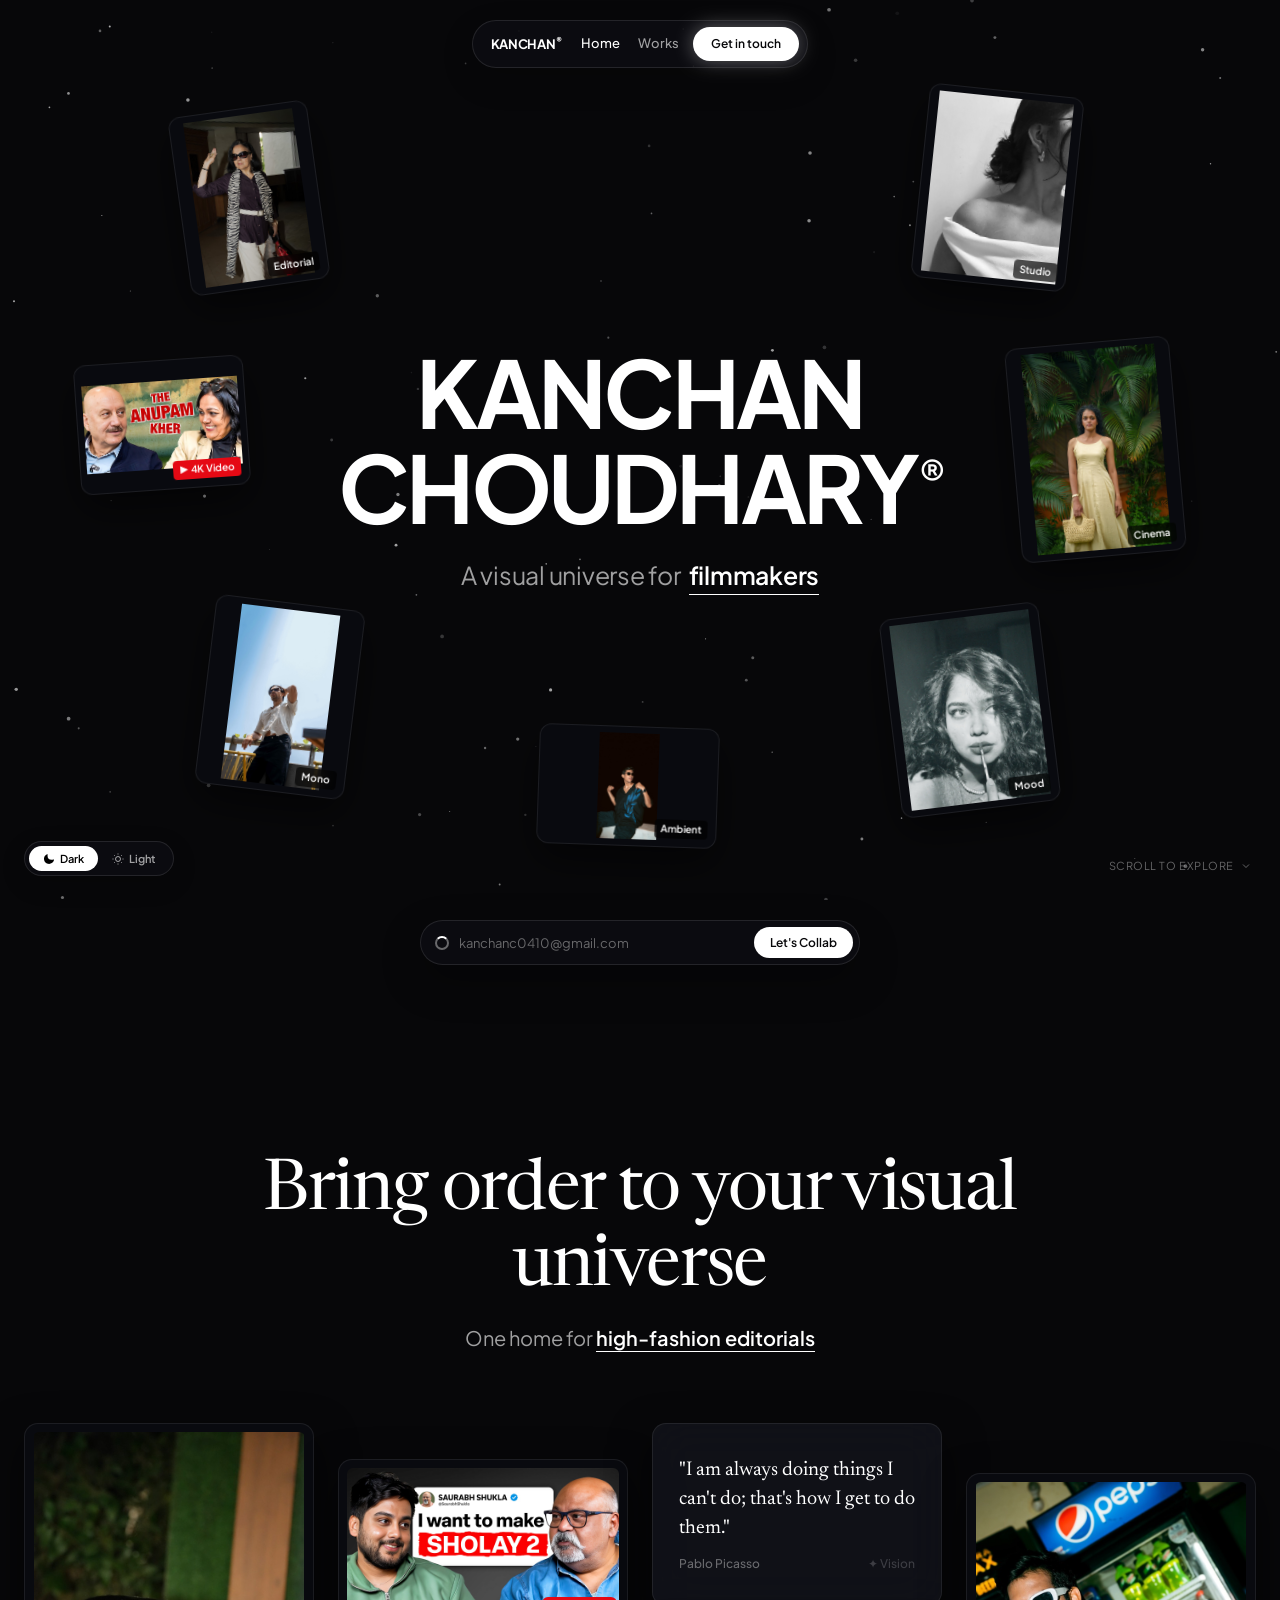
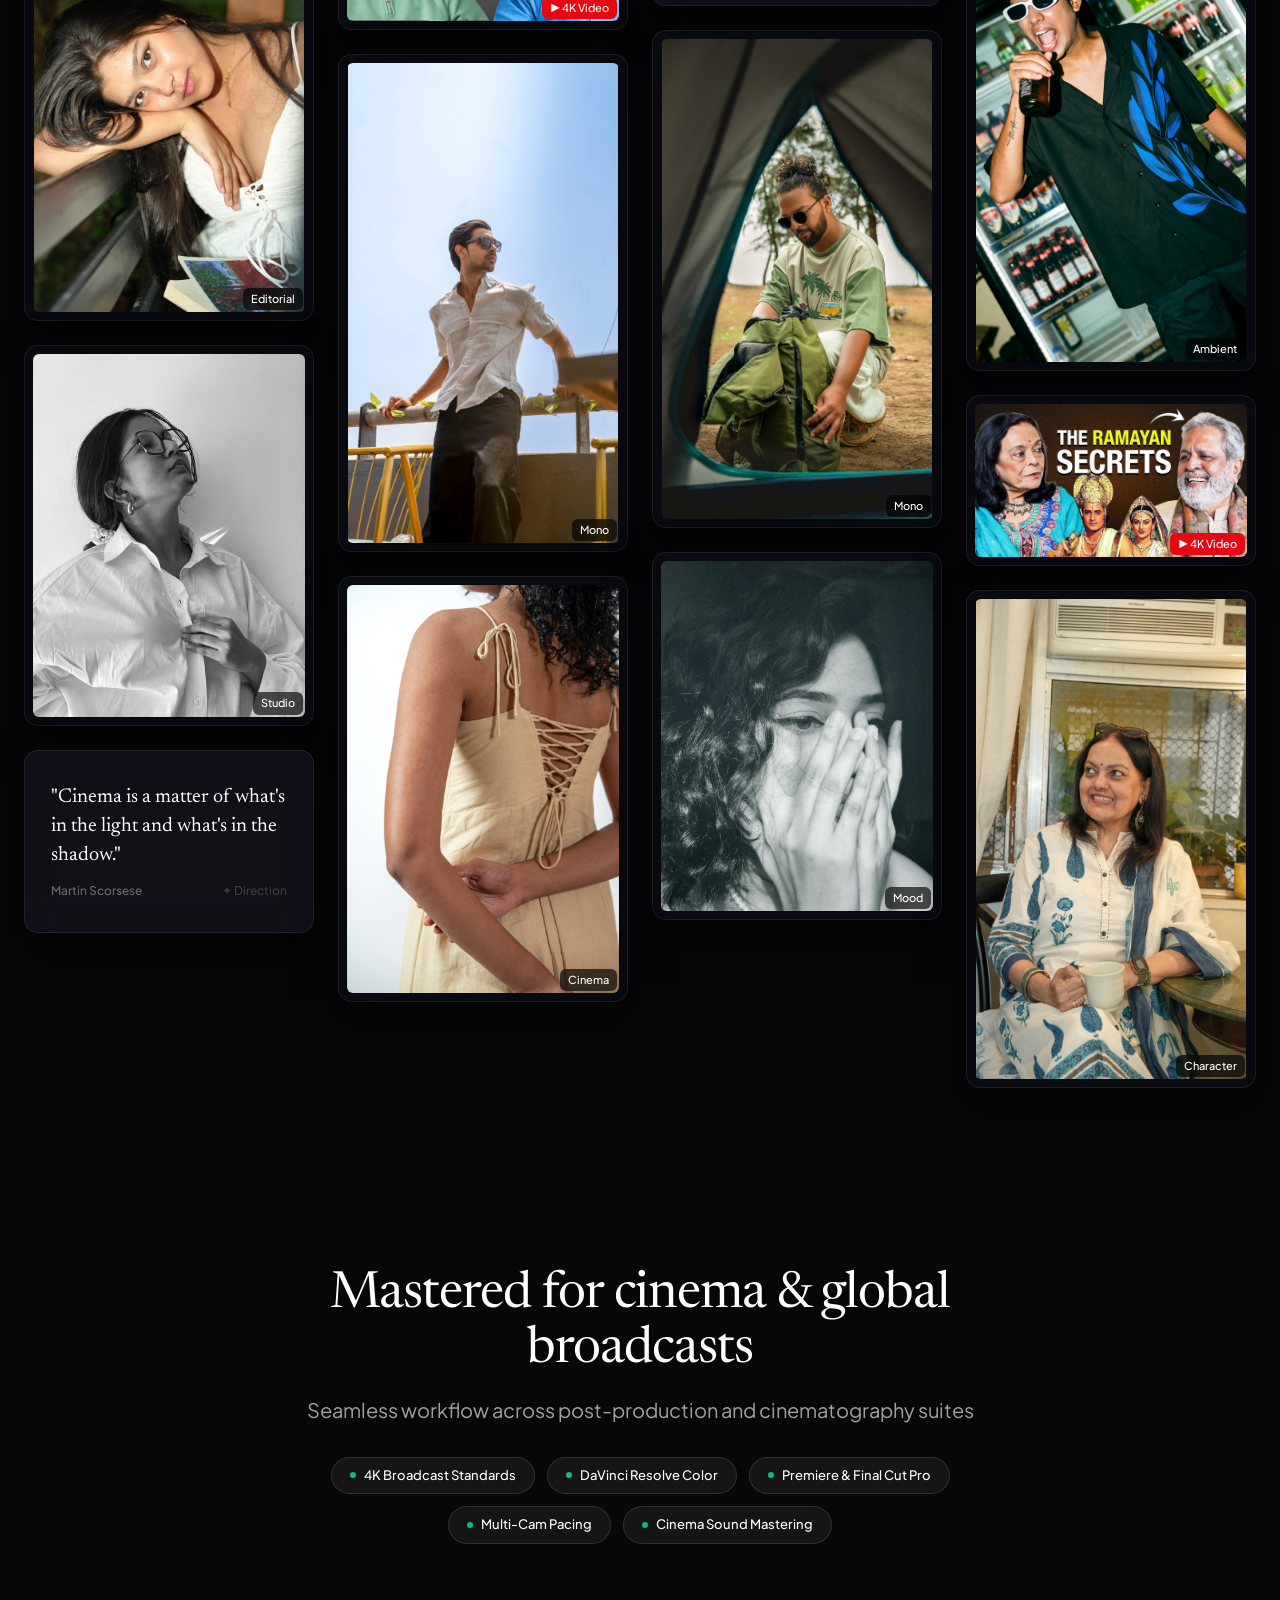
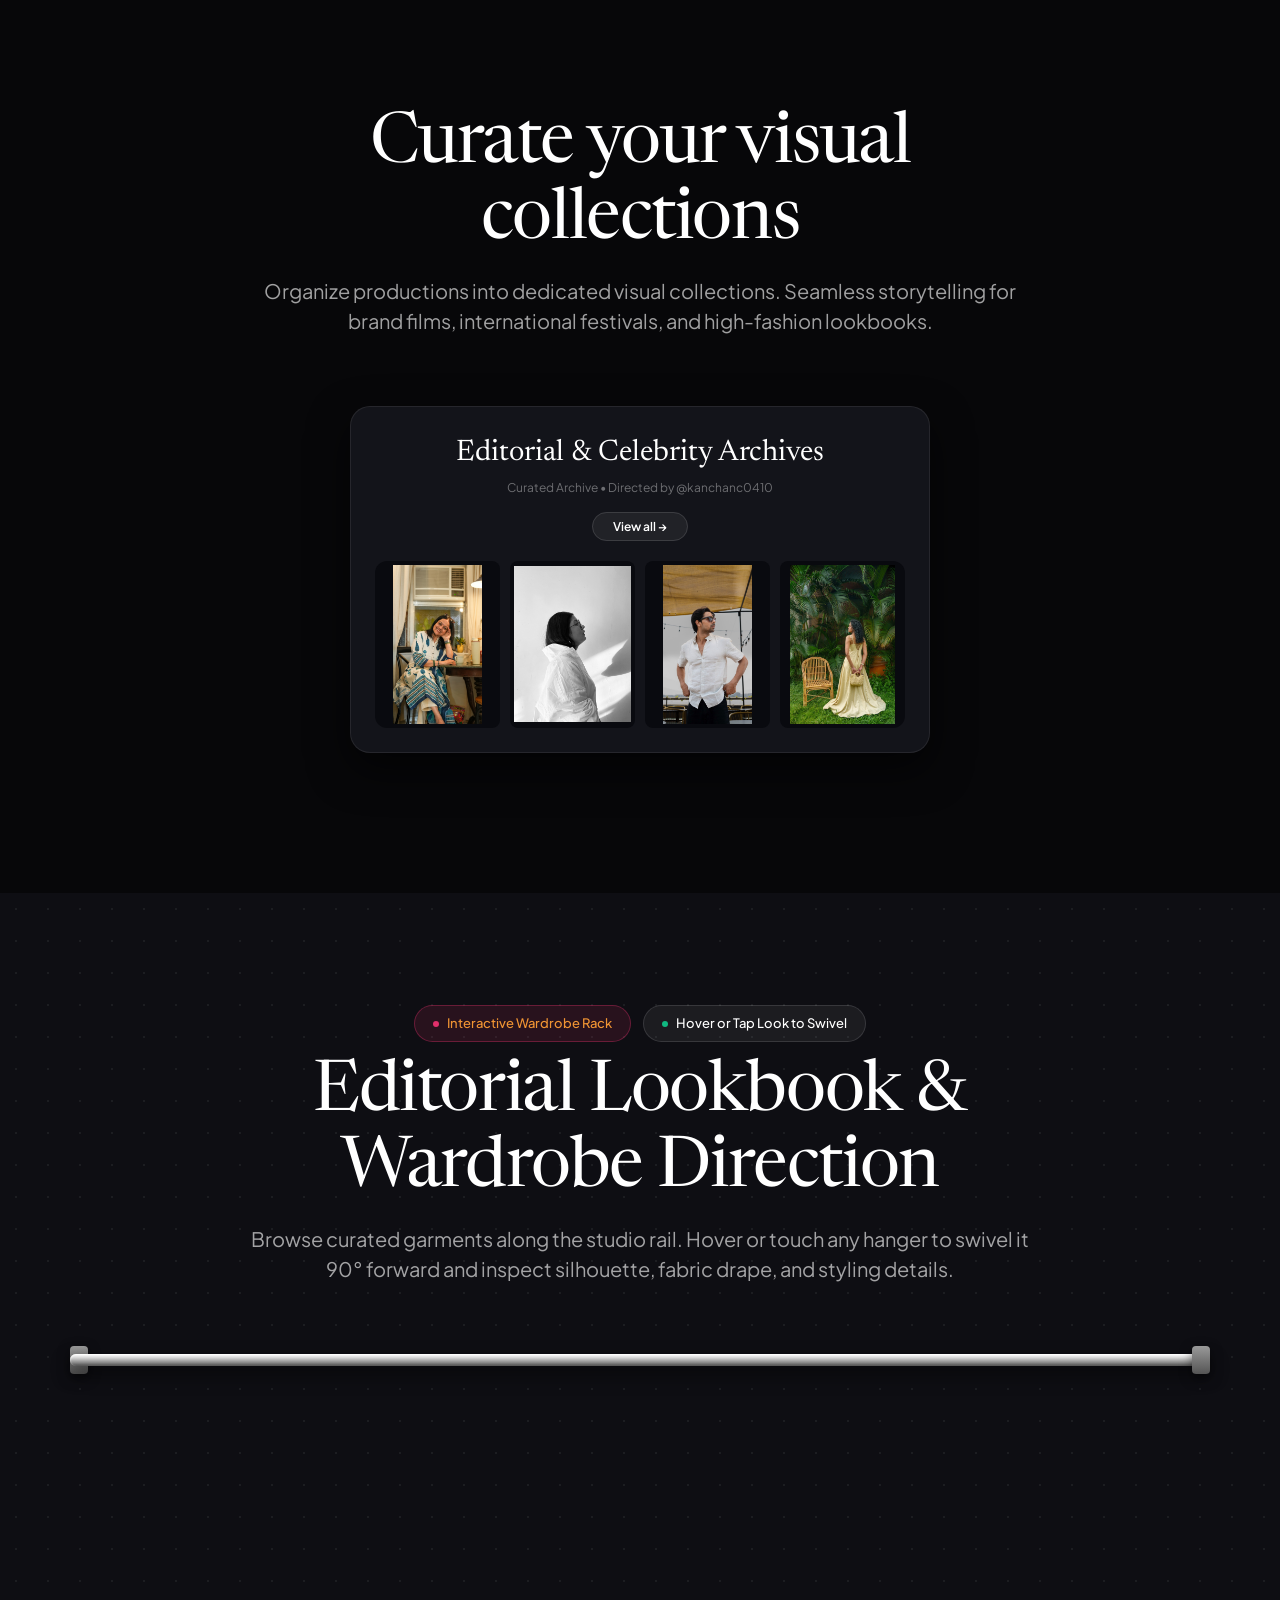
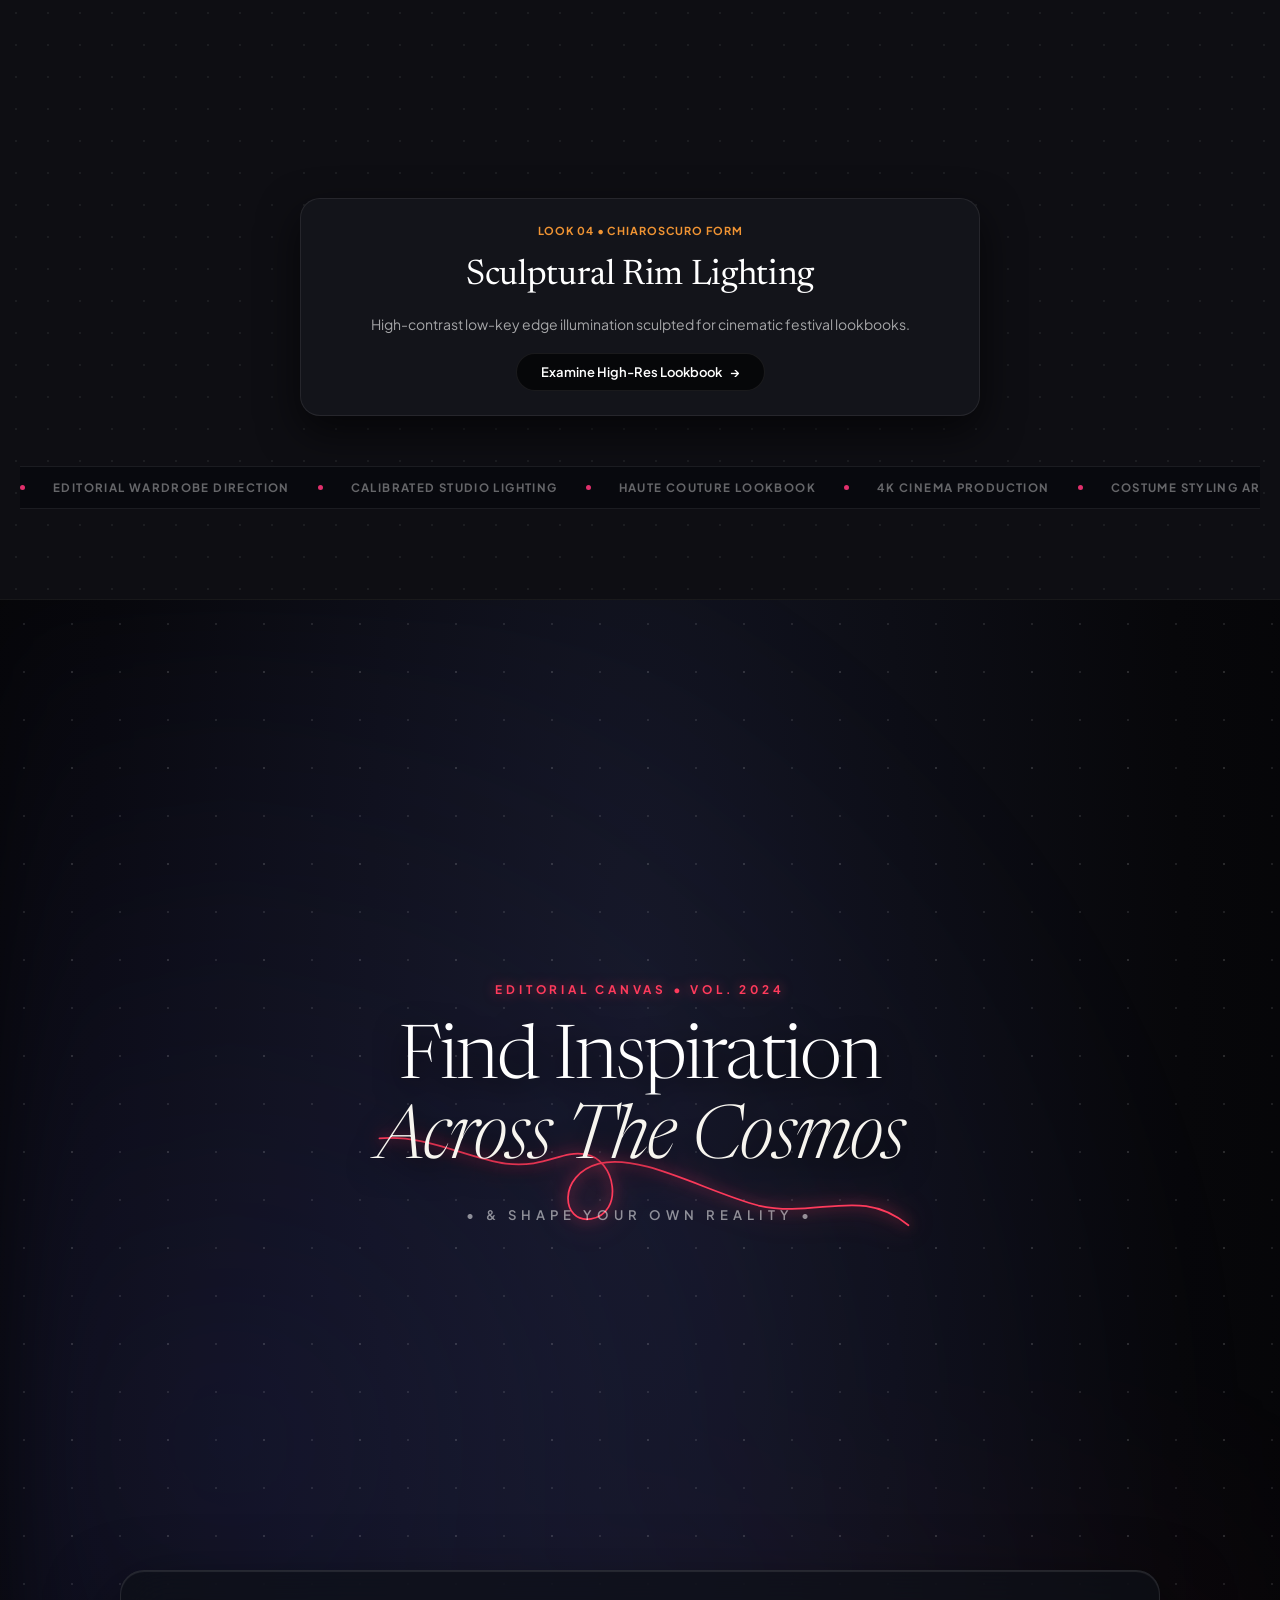
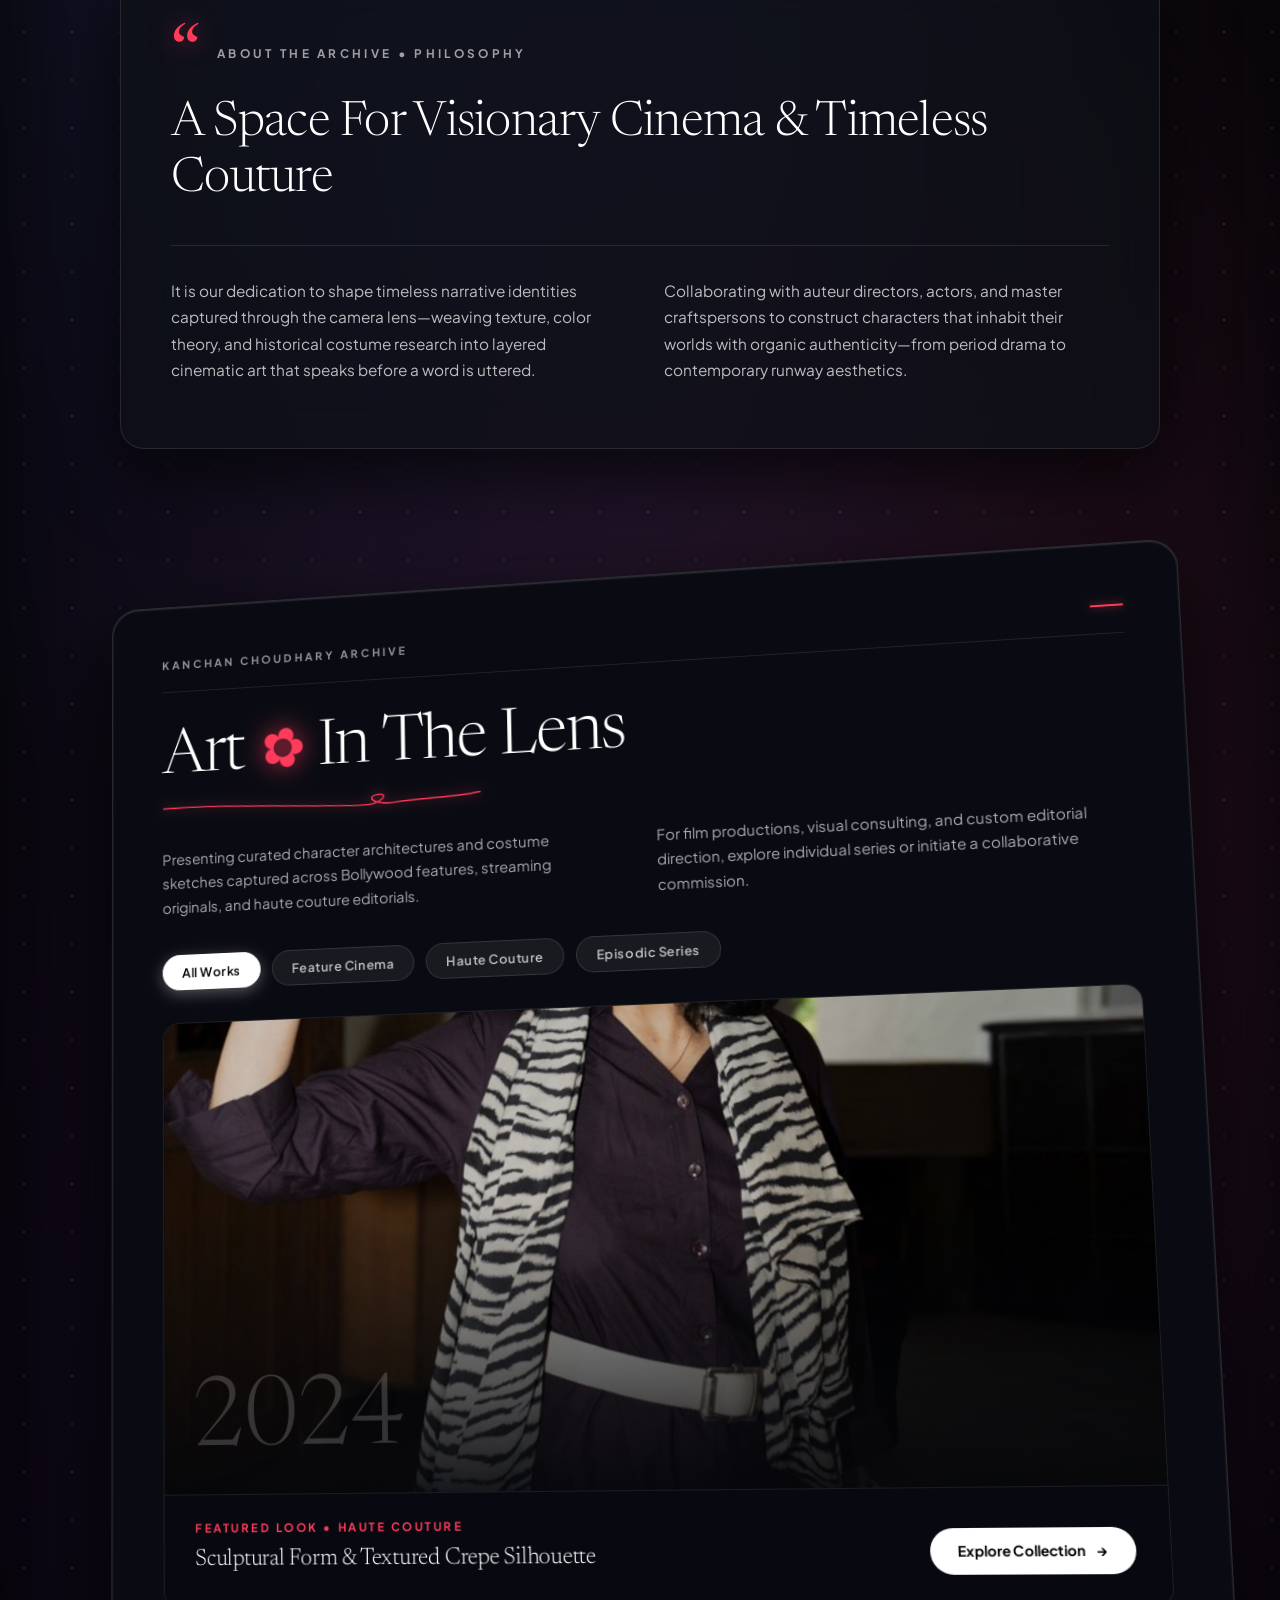
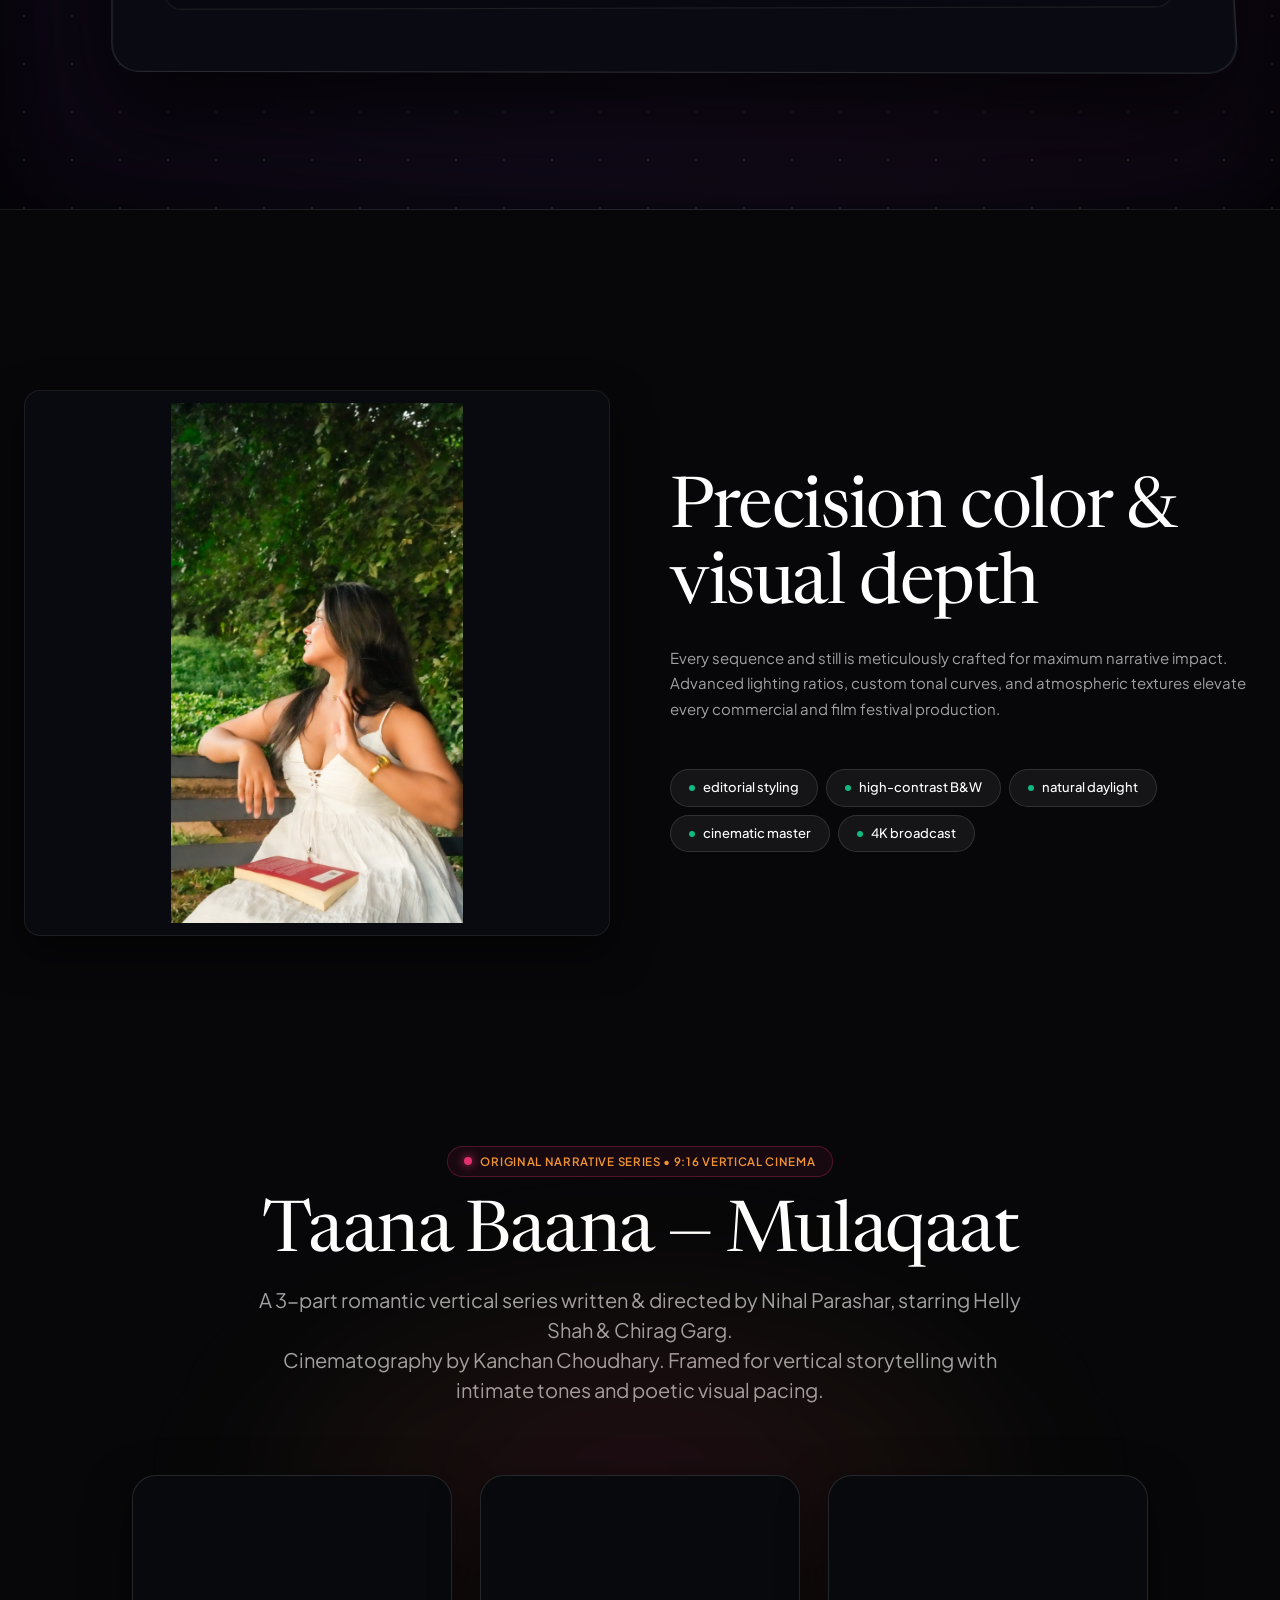
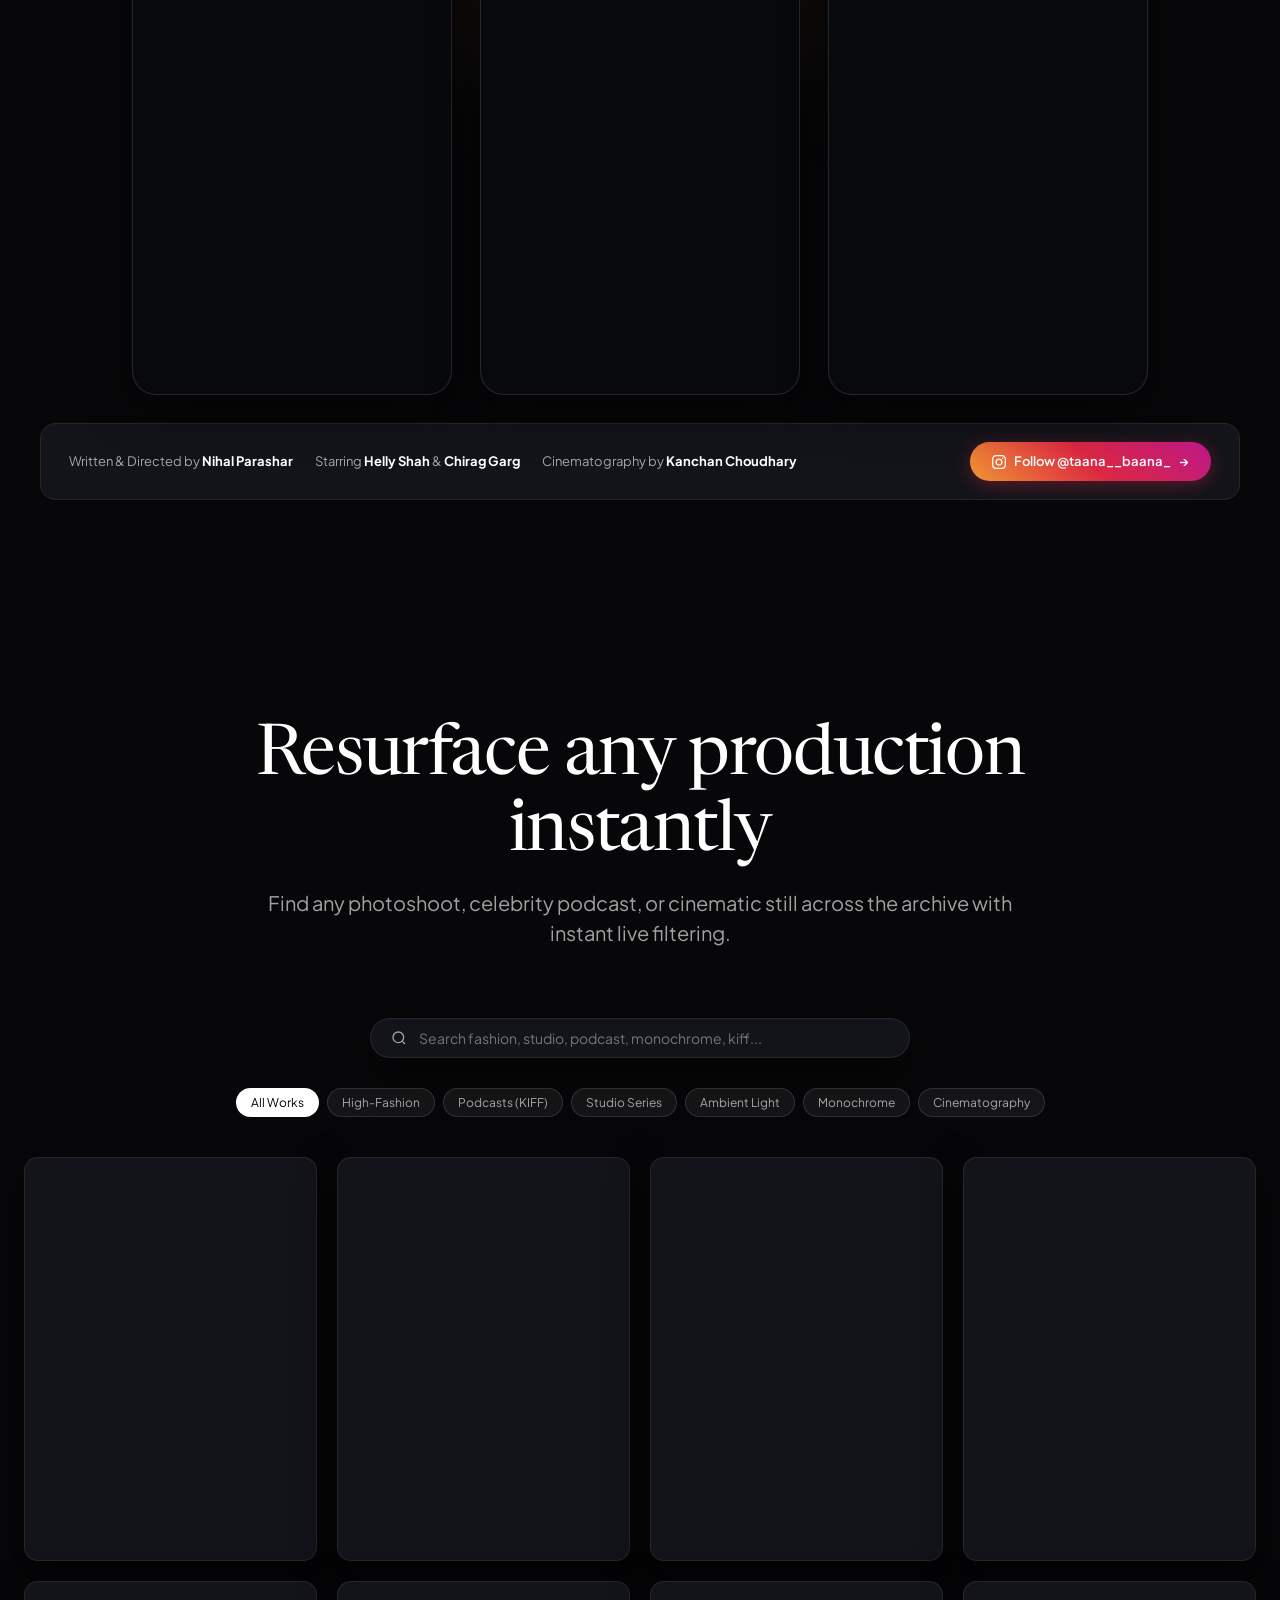
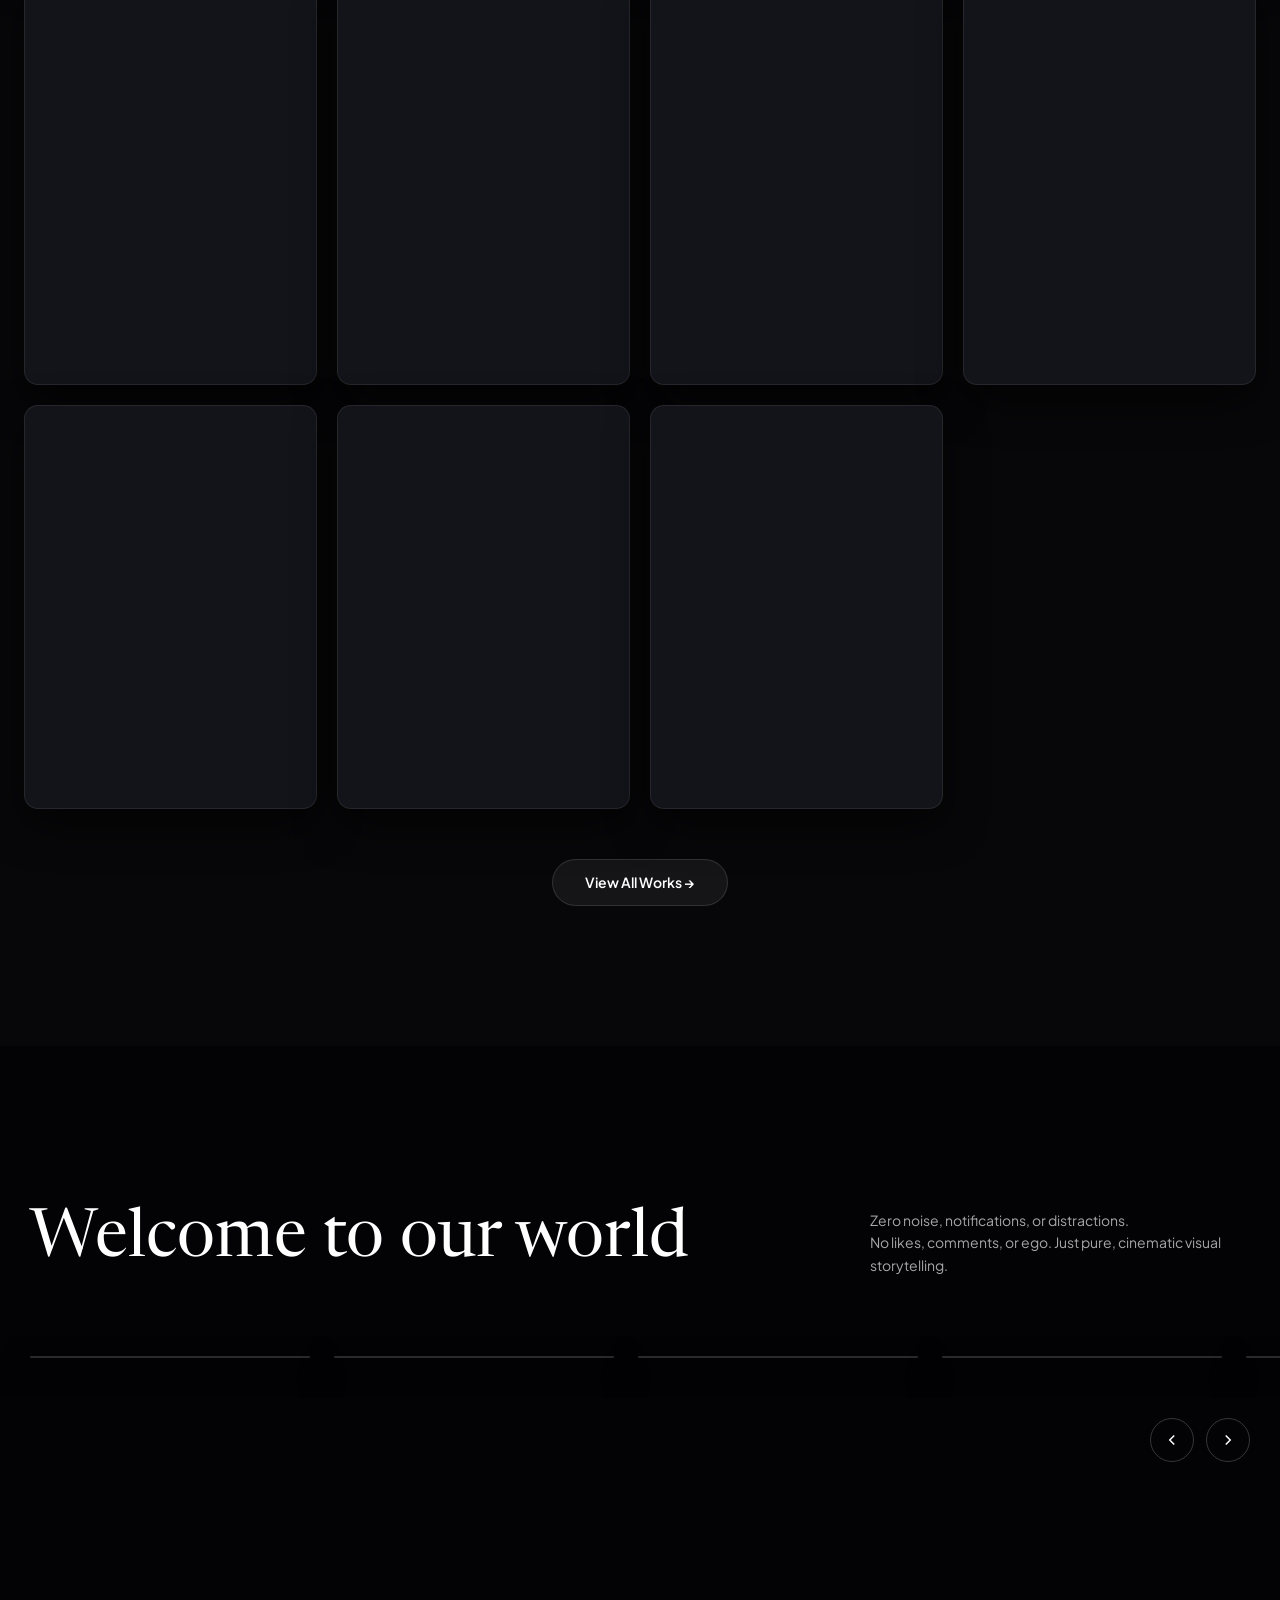
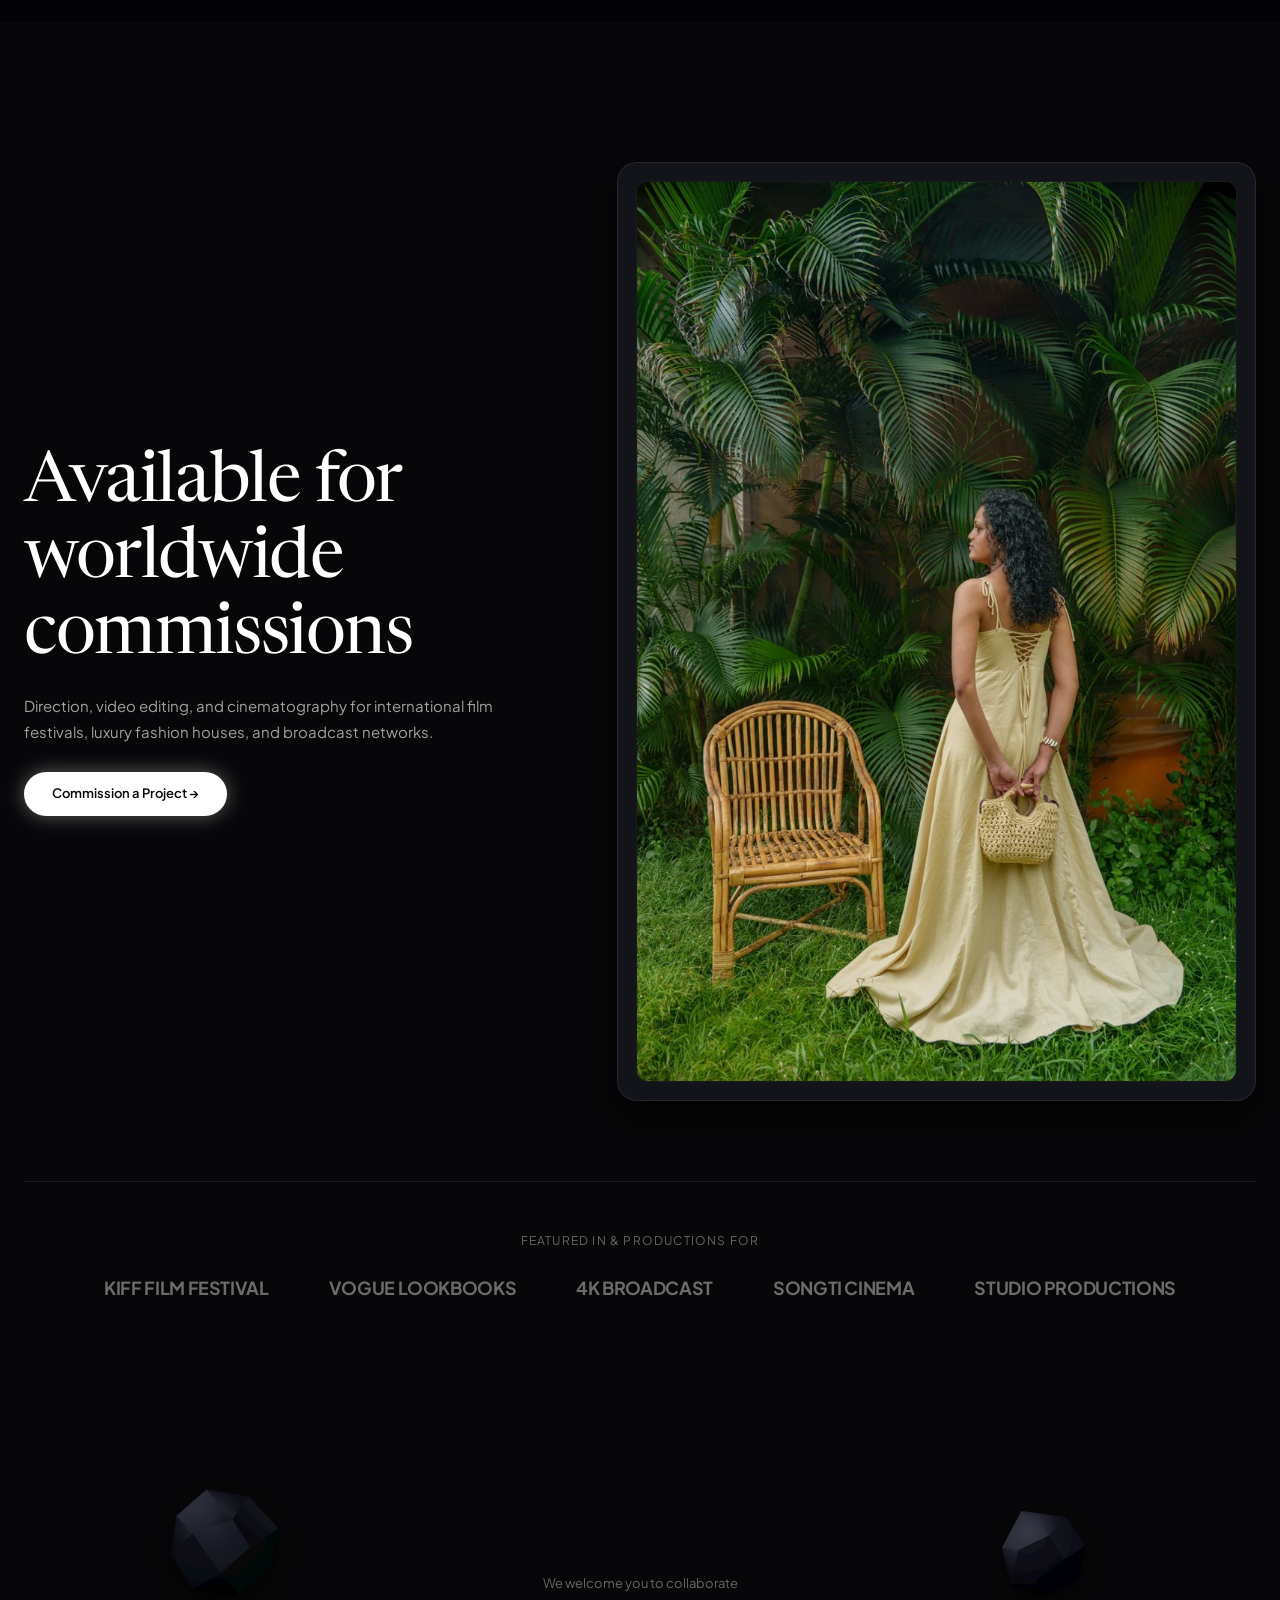
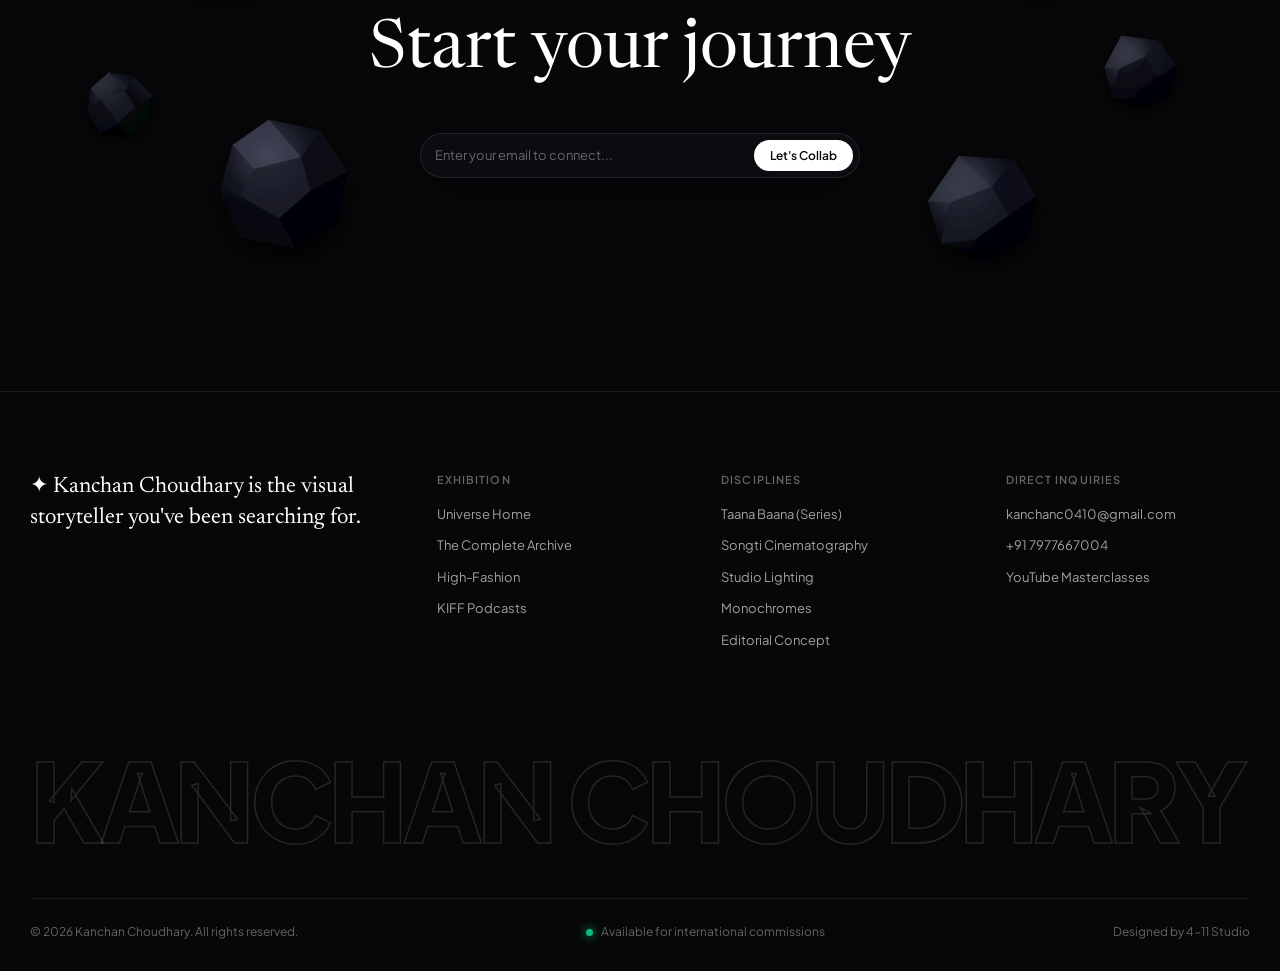
==== index.html @ fb9f8746 "Add Art In The Lens editorial showcase with floating canvas, ribbon thread, and 3D lookbook plate in" ====
<!DOCTYPE html>
<html lang="en">
<head>
  <meta charset="utf-8"/>
  <title>Kanchan Choudhary® — Creative Universe &amp; Visual Works Archive</title>
  <meta name="viewport" content="width=device-width, initial-scale=1, maximum-scale=1, viewport-fit=cover"/>
  <meta content="Kanchan Choudhary — Video Editor, Cinematographer &amp; Visual Storyteller. A creative universe for directors, fashion houses, and filmmakers. Curated photographs and 4K celebrity masterclasses." name="description"/>
  <meta content="Kanchan Choudhary® — Creative Universe" property="og:title"/>
  <meta content="Kanchan Choudhary — Video Editor, Cinematographer &amp; Visual Storyteller. A creative universe for directors, fashion houses, and filmmakers." property="og:description"/>
  <meta content="assets/slide_10_1.jpg" property="og:image"/>

  <!-- Google Fonts: Plus Jakarta Sans & Newsreader / Instrument Serif -->
  <link rel="preconnect" href="https://fonts.googleapis.com">
  <link rel="preconnect" href="https://fonts.gstatic.com" crossorigin>
  <link href="https://fonts.googleapis.com/css2?family=Newsreader:ital,opsz,wght@0,6..72,300;0,6..72,400;0,6..72,500;1,6..72,300;1,6..72,400&family=Plus+Jakarta+Sans:wght@300;400;500;600;700;800&display=swap" rel="stylesheet">

  <!-- Cosmos Stylesheet -->
  <link rel="stylesheet" href="css/cosmos.css">
</head>
<body>

  <!-- =========================================================================
       1. COSMOS PRELOADER (Exact to 00:00 in video)
       ========================================================================= -->
  <div id="cosmos-loader">
    <div class="loader-logo">KANCHAN CHOUDHARY<span style="font-size:0.5em; vertical-align:super;">®</span></div>
    <div class="loader-counter" id="loader-counter">0%</div>
  </div>


  <!-- =========================================================================
       FLOATING TOP NAVIGATION PILL
       ========================================================================= -->
  <div class="cosmos-nav-wrapper">
    <nav class="cosmos-nav">
      <a href="index.html" class="nav-brand">KANCHAN<span style="font-size:0.7em; vertical-align:super;">®</span></a>
      <div class="nav-links">
        <a href="index.html" class="nav-link active">Home</a>
        <a href="work.html" class="nav-link">Works</a>
      </div>
      <a href="mailto:kanchanc0410@gmail.com" class="nav-cta-btn">Get in touch</a>
    </nav>
  </div>


  <!-- =========================================================================
       BOTTOM FLOATING CONTROLS: Dark | Light Switch & Scroll Indicator
       ========================================================================= -->
  <div class="bottom-controls-left">
    <div class="theme-pill-switch">
      <button type="button" class="theme-btn active" id="theme-btn-dark" aria-label="Dark Mode">
        <svg viewBox="0 0 24 24" fill="currentColor"><path d="M21.64 13a1 1 0 0 0-1.05-.14 8.05 8.05 0 0 1-3.37.73A8.15 8.15 0 0 1 9.08 5.49a8.59 8.59 0 0 1 .25-2A1 1 0 0 0 8 2.36a10.14 10.14 0 1 0 14 11.69 1 1 0 0 0-.36-1.05z"/></svg>
        Dark
      </button>
      <button type="button" class="theme-btn" id="theme-btn-light" aria-label="Light Mode">
        <svg viewBox="0 0 24 24" fill="none" stroke="currentColor" stroke-width="2"><circle cx="12" cy="12" r="5"/><path d="M12 1v2M12 21v2M4.22 4.22l1.42 1.42M18.36 18.36l1.42 1.42M1 12h2M21 12h2M4.22 19.78l1.42-1.42M18.36 5.64l1.42-1.42"/></svg>
        Light
      </button>
    </div>
  </div>

  <div class="bottom-controls-right">
    <div class="scroll-hint">
      <span>Scroll to explore</span>
      <svg width="12" height="12" viewBox="0 0 24 24" fill="none" stroke="currentColor" stroke-width="2"><path d="M6 9l6 6 6-6"/></svg>
    </div>
  </div>


  <!-- =========================================================================
       HERO SECTION (Cosmic Constellation Vortex 00:01 - 00:07)
       ========================================================================= -->
  <section class="hero-cosmos" id="hero">
    <canvas id="cosmos-starfield"></canvas>

    <!-- 3D Orbit Layer with Floating Kanchan Moodboard Cards -->
    <div class="hero-vortex-orbit">
      <div class="orbit-layer">

        <!-- Card 1: High-Fashion Portrait -->
        <div class="orbit-card card-orbit-1" data-lightbox="true" data-src="assets/slide_10_1.jpg" data-title="High-Fashion Editorial Portrait">
          <img src="assets/slide_10_1.jpg" alt="High-Fashion Editorial Portrait" loading="eager"/>
          <span class="orbit-badge">Editorial</span>
        </div>

        <!-- Card 2: Studio Lighting Series -->
        <div class="orbit-card card-orbit-2" data-lightbox="true" data-src="assets/slide_5_1.jpg" data-title="Sculptural Rim Lighting">
          <img src="assets/slide_5_1.jpg" alt="Sculptural Rim Lighting" loading="eager"/>
          <span class="orbit-badge">Studio</span>
        </div>

        <!-- Card 3: KIFF 4K Celebrity Masterclass (Anupam Kher) -->
        <div class="orbit-card card-orbit-3" data-lightbox="true" data-video-id="Sh0jTGE660o" data-title="Anupam Kher Unfiltered — KIFF Masterclass">
          <img src="assets/yt_anupam_kher.jpg" alt="Anupam Kher KIFF Masterclass" loading="eager"/>
          <span class="orbit-badge" style="background:#e50914; color:#fff;">▶ 4K Video</span>
        </div>

        <!-- Card 4: Songti Cinematography Still -->
        <div class="orbit-card card-orbit-4" data-lightbox="true" data-src="assets/slide_7_1.jpg" data-title="Songti Film Production Still">
          <img src="assets/slide_7_1.jpg" alt="Songti Film Production Still" loading="eager"/>
          <span class="orbit-badge">Cinema</span>
        </div>

        <!-- Card 5: Monochrome & Tone -->
        <div class="orbit-card card-orbit-5" data-lightbox="true" data-src="assets/slide_13_1.jpg" data-title="Deep Monochrome Contrast">
          <img src="assets/slide_13_1.jpg" alt="Deep Monochrome Contrast" loading="eager"/>
          <span class="orbit-badge">Mono</span>
        </div>

        <!-- Card 6: Mood & Styling Series -->
        <div class="orbit-card card-orbit-6" data-lightbox="true" data-src="assets/slide_6_1.jpg" data-title="Natural Daylight Mood">
          <img src="assets/slide_6_1.jpg" alt="Natural Daylight Mood" loading="eager"/>
          <span class="orbit-badge">Mood</span>
        </div>

        <!-- Card 7: Ambient Light Series -->
        <div class="orbit-card card-orbit-7" data-lightbox="true" data-src="assets/slide_8_1.jpg" data-title="Organic Daylight Reflections">
          <img src="assets/slide_8_1.jpg" alt="Organic Daylight Reflections" loading="eager"/>
          <span class="orbit-badge">Ambient</span>
        </div>

      </div>
    </div>

    <!-- Center Hero Typography -->
    <div class="hero-content">
      <h1 class="hero-title">
        KANCHAN CHOUDHARY<span class="trademark">®</span>
      </h1>
      <div class="hero-subtitle-container">
        <span class="hero-static-sub">A visual universe for</span>
        <span id="hero-cycle" class="hero-cycling-word">directors</span>
      </div>
    </div>
  </section>


  <!-- =========================================================================
       STICKY FLOATING INPUT PILL (Transform from 00:08 - 00:11)
       ========================================================================= -->
  <div class="sticky-pill-bar">
    <form class="interactive-waitlist-pill waitlist-form" action="mailto:kanchanc0410@gmail.com" method="GET">
      <div class="pill-spinner"></div>
      <input type="email" class="pill-email-input" placeholder="kanchanc0410@gmail.com" required/>
      <button type="submit" class="pill-submit-btn">Let's Collab</button>
    </form>
  </div>


  <!-- =========================================================================
       SECTION 2: "Bring order to your creative universe" (00:09 - 00:11)
       ========================================================================= -->
  <section class="cosmos-section" id="order">
    <div class="section-editorial-header">
      <h2 class="editorial-title">Bring order to your visual universe</h2>
      <p class="editorial-subtitle">
        One home for <span id="sub-cycle" class="cycle-item">cinematography</span>
      </p>
    </div>

    <!-- 4-Column Floating Moodboard Grid with Parallax -->
    <div class="floating-moodboard-grid">

      <!-- Column 1 -->
      <div class="moodboard-column">
        <div class="moodboard-card" data-lightbox="true" data-src="assets/slide_12_1.jpg" data-title="Dramatic Facial Contours">
          <img src="assets/slide_12_1.jpg" alt="Dramatic Facial Contours" loading="lazy"/>
          <span class="moodboard-badge">Editorial</span>
        </div>
        <div class="moodboard-card" data-lightbox="true" data-src="assets/slide_5_4.jpg" data-title="Studio Shadow &amp; Symmetry">
          <img src="assets/slide_5_4.jpg" alt="Studio Shadow &amp; Symmetry" loading="lazy"/>
          <span class="moodboard-badge">Studio</span>
        </div>
        <div class="moodboard-quote-card">
          <p class="quote-text">"Cinema is a matter of what's in the light and what's in the shadow."</p>
          <div class="quote-author">
            <span>Martin Scorsese</span>
            <span style="opacity:0.5;">✦ Direction</span>
          </div>
        </div>
      </div>

      <!-- Column 2 -->
      <div class="moodboard-column" style="margin-top: 36px;">
        <div class="moodboard-card" data-lightbox="true" data-video-id="ojgap437XT8" data-title="Saurabh Shukla on Screenwriting &amp; Satya">
          <img src="assets/yt_saurabh_shukla.jpg" alt="Saurabh Shukla KIFF Masterclass" loading="lazy"/>
          <span class="moodboard-badge" style="background:#e50914; color:#fff;">▶ 4K Video</span>
        </div>
        <div class="moodboard-card" data-lightbox="true" data-src="assets/slide_13_2.jpg" data-title="Monochrome Shadow Play">
          <img src="assets/slide_13_2.jpg" alt="Monochrome Shadow Play" loading="lazy"/>
          <span class="moodboard-badge">Mono</span>
        </div>
        <div class="moodboard-card" data-lightbox="true" data-src="assets/slide_7_3.jpg" data-title="Songti Narrative Scene Study">
          <img src="assets/slide_7_3.jpg" alt="Songti Narrative Scene Study" loading="lazy"/>
          <span class="moodboard-badge">Cinema</span>
        </div>
      </div>

      <!-- Column 3 -->
      <div class="moodboard-column">
        <div class="moodboard-quote-card">
          <p class="quote-text">"I am always doing things I can't do; that's how I get to do them."</p>
          <div class="quote-author">
            <span>Pablo Picasso</span>
            <span style="opacity:0.5;">✦ Vision</span>
          </div>
        </div>
        <div class="moodboard-card" data-lightbox="true" data-src="assets/slide_14_1.jpg" data-title="Minimalist Shadow Profile">
          <img src="assets/slide_14_1.jpg" alt="Minimalist Shadow Profile" loading="lazy"/>
          <span class="moodboard-badge">Mono</span>
        </div>
        <div class="moodboard-card" data-lightbox="true" data-src="assets/slide_6_3.jpg" data-title="Subtle Color Palette">
          <img src="assets/slide_6_3.jpg" alt="Subtle Color Palette" loading="lazy"/>
          <span class="moodboard-badge">Mood</span>
        </div>
      </div>

      <!-- Column 4 -->
      <div class="moodboard-column" style="margin-top: 50px;">
        <div class="moodboard-card" data-lightbox="true" data-src="assets/slide_8_2.jpg" data-title="Ambient Rim Lighting Series">
          <img src="assets/slide_8_2.jpg" alt="Ambient Rim Lighting" loading="lazy"/>
          <span class="moodboard-badge">Ambient</span>
        </div>
        <div class="moodboard-card" data-lightbox="true" data-video-id="AWiazyKn8ak" data-title="Subhash Sehgal — National Award Film Editing">
          <img src="assets/yt_subhash_sehgal.jpg" alt="Subhash Sehgal Film Editing" loading="lazy"/>
          <span class="moodboard-badge" style="background:#e50914; color:#fff;">▶ 4K Video</span>
        </div>
        <div class="moodboard-card" data-lightbox="true" data-src="assets/slide_11_3.jpg" data-title="Cinematic Character Presence">
          <img src="assets/slide_11_3.jpg" alt="Cinematic Character Presence" loading="lazy"/>
          <span class="moodboard-badge">Character</span>
        </div>
      </div>

    </div>
  </section>


  <!-- =========================================================================
       SECTION 3: "Mastered for broadcast & cinema" / Craft Pills (00:12 - 00:14)
       ========================================================================= -->
  <section class="cosmos-section" style="padding-top: 40px; padding-bottom: 80px;">
    <div class="section-editorial-header" style="margin-bottom: 24px;">
      <h2 class="editorial-title" style="font-size: clamp(2rem, 4.2vw, 3.2rem);">Mastered for cinema &amp; global broadcasts</h2>
      <p class="editorial-subtitle">Seamless workflow across post-production and cinematography suites</p>
      
      <div class="craft-pills-row">
        <div class="craft-pill"><span class="dot"></span> 4K Broadcast Standards</div>
        <div class="craft-pill"><span class="dot"></span> DaVinci Resolve Color</div>
        <div class="craft-pill"><span class="dot"></span> Premiere &amp; Final Cut Pro</div>
        <div class="craft-pill"><span class="dot"></span> Multi-Cam Pacing</div>
        <div class="craft-pill"><span class="dot"></span> Cinema Sound Mastering</div>
      </div>
    </div>
  </section>


  <!-- =========================================================================
       SECTION 4: "Curate your elements" / Cluster Card Showcase (00:15 - 00:18)
       ========================================================================= -->
  <section class="cosmos-section" id="curate" style="padding-top: 60px;">
    <div class="section-editorial-header">
      <h2 class="editorial-title">Curate your visual collections</h2>
      <p class="editorial-subtitle">
        Organize productions into dedicated visual collections. Seamless storytelling for brand films, international festivals, and high-fashion lookbooks.
      </p>
    </div>

    <div class="cluster-showcase-wrapper">
      <div class="cluster-card">
        <div class="cluster-header">
          <h3 class="cluster-title">Editorial &amp; Celebrity Archives</h3>
          <p class="cluster-meta">Curated Archive • Directed by @kanchanc0410</p>
          <a href="work.html" class="cluster-follow-btn">View all &rarr;</a>
        </div>
        <div class="cluster-previews">
          <div class="cluster-thumb" data-lightbox="true" data-src="assets/slide_11_1.jpg" data-title="Intense Character Gaze">
            <img src="assets/slide_11_1.jpg" alt="Character Study" loading="lazy" decoding="async"/>
          </div>
          <div class="cluster-thumb" data-lightbox="true" data-src="assets/slide_5_2.jpg" data-title="Studio Lighting Series">
            <img src="assets/slide_5_2.jpg" alt="Studio Series" loading="lazy"/>
          </div>
          <div class="cluster-thumb" data-lightbox="true" data-src="assets/slide_13_3.jpg" data-title="Monochrome Collection">
            <img src="assets/slide_13_3.jpg" alt="Monochrome" loading="lazy"/>
          </div>
          <div class="cluster-thumb" data-lightbox="true" data-src="assets/slide_7_4.jpg" data-title="Songti Cinematography">
            <img src="assets/slide_7_4.jpg" alt="Songti Still" loading="lazy"/>
          </div>
        </div>
      </div>
    </div>
  </section>


  <!-- =========================================================================
       SECTION 4B: "Interactive Wardrobe & Closet Rack" (3D Swivel & Hover Spacing)
       ========================================================================= -->
  <section class="cosmos-section wardrobe-rack-section" id="wardrobe-rack">
    <!-- Studio Matrix Wall Background -->
    <div class="wardrobe-wall-bg" aria-hidden="true"></div>

    <div class="section-editorial-header" style="position: relative; z-index: 1;">
      <div class="craft-pills-row" style="justify-content: center; margin-bottom: 14px;">
        <span class="craft-pill" style="background: rgba(225, 48, 108, 0.12); border-color: rgba(225, 48, 108, 0.35); color: #f09433;">
          <span class="dot" style="background: #e1306c;"></span> Interactive Wardrobe Rack
        </span>
        <span class="craft-pill">
          <span class="dot"></span> Hover or Tap Look to Swivel
        </span>
      </div>
      <h2 class="editorial-title">Editorial Lookbook &amp; Wardrobe Direction</h2>
      <p class="editorial-subtitle">
        Browse curated garments along the studio rail. Hover or touch any hanger to swivel it 90&deg; forward and inspect silhouette, fabric drape, and styling details.
      </p>
    </div>

    <!-- Wardrobe Stage & Chrome Rail -->
    <div class="wardrobe-stage-wrapper">

      <!-- Chrome Rod Assembly -->
      <div class="wardrobe-rod-assembly">
        <div class="wardrobe-rod-bracket left"></div>
        <div class="wardrobe-chrome-rod"></div>
        <div class="wardrobe-rod-bracket right"></div>
      </div>

      <!-- Hangers Row (Dynamic 3D Swivel on Hover) -->
      <div class="wardrobe-hangers-row">

        <!-- Look 01 -->
        <div class="wardrobe-hanger-slot" data-index="0" data-title="Contemporary Haute Couture" data-tag="Look 01 &bull; High-Fashion Editorial" data-desc="Tailored architectural silhouette with directional studio lighting and textured wool-crepe contour." data-src="assets/slide_10_1.jpg">
          <div class="wardrobe-hanger-unit">
            <div class="hanger-hook"></div>
            <div class="hanger-wood"></div>
            <div class="garment-body">
              <img src="assets/slide_10_1.jpg" alt="Haute Couture Look" loading="lazy" decoding="async"/>
              <div class="garment-crease-overlay"></div>
              <span class="garment-tag-chip">Look 01</span>
            </div>
          </div>
        </div>

        <!-- Look 02 -->
        <div class="wardrobe-hanger-slot" data-index="1" data-title="Modern Wardrobe Direction" data-tag="Look 02 &bull; Streetwear &amp; Fluid Form" data-desc="Layered urban styling, relaxed drop-shoulder contour, and directional ambient daylight tone." data-src="assets/slide_7_4.jpg">
          <div class="wardrobe-hanger-unit">
            <div class="hanger-hook"></div>
            <div class="hanger-wood"></div>
            <div class="garment-body">
              <img src="assets/slide_7_4.jpg" alt="Modern Wardrobe Direction" loading="lazy" decoding="async"/>
              <div class="garment-crease-overlay"></div>
              <span class="garment-tag-chip">Look 02</span>
            </div>
          </div>
        </div>

        <!-- Look 03 -->
        <div class="wardrobe-hanger-slot" data-index="2" data-title="Textured Fabric Expression" data-tag="Look 03 &bull; Tactile Silhouette" data-desc="Tactile woven textures, rhythmic movement, and high-contrast ambient shadow play." data-src="assets/slide_7_3.jpg">
          <div class="wardrobe-hanger-unit">
            <div class="hanger-hook"></div>
            <div class="hanger-wood"></div>
            <div class="garment-body">
              <img src="assets/slide_7_3.jpg" alt="Textured Fabric Expression" loading="lazy" decoding="async"/>
              <div class="garment-crease-overlay"></div>
              <span class="garment-tag-chip">Look 03</span>
            </div>
          </div>
        </div>

        <!-- Look 04 (Center Default) -->
        <div class="wardrobe-hanger-slot is-active" data-index="3" data-title="Sculptural Rim Lighting" data-tag="Look 04 &bull; Chiaroscuro Form" data-desc="High-contrast low-key edge illumination sculpted for cinematic festival lookbooks." data-src="assets/slide_5_1.jpg">
          <div class="wardrobe-hanger-unit">
            <div class="hanger-hook"></div>
            <div class="hanger-wood"></div>
            <div class="garment-body">
              <img src="assets/slide_5_1.jpg" alt="Sculptural Rim Lighting" loading="lazy" decoding="async"/>
              <div class="garment-crease-overlay"></div>
              <span class="garment-tag-chip">Look 04</span>
            </div>
          </div>
        </div>

        <!-- Look 05 -->
        <div class="wardrobe-hanger-slot" data-index="4" data-title="Cinematic Natural Pose" data-tag="Look 05 &bull; Organic Harmony" data-desc="Organic daylight styling, earth-tone color grading, and relaxed editorial pose." data-src="assets/slide_7_5.jpg">
          <div class="wardrobe-hanger-unit">
            <div class="hanger-hook"></div>
            <div class="hanger-wood"></div>
            <div class="garment-body">
              <img src="assets/slide_7_5.jpg" alt="Cinematic Natural Pose" loading="lazy" decoding="async"/>
              <div class="garment-crease-overlay"></div>
              <span class="garment-tag-chip">Look 05</span>
            </div>
          </div>
        </div>

        <!-- Look 06 -->
        <div class="wardrobe-hanger-slot" data-index="5" data-title="Poised Editorial Attitude" data-tag="Look 06 &bull; Character Form" data-desc="Expressive character stance with balanced studio key and fill lighting ratios." data-src="assets/slide_12_5.jpg">
          <div class="wardrobe-hanger-unit">
            <div class="hanger-hook"></div>
            <div class="hanger-wood"></div>
            <div class="garment-body">
              <img src="assets/slide_12_5.jpg" alt="Poised Editorial Attitude" loading="lazy" decoding="async"/>
              <div class="garment-crease-overlay"></div>
              <span class="garment-tag-chip">Look 06</span>
            </div>
          </div>
        </div>

        <!-- Look 07 -->
        <div class="wardrobe-hanger-slot" data-index="6" data-title="Avant-Garde Cover Direction" data-tag="Look 07 &bull; Concept Lookbook" data-desc="Signature portfolio cover direction with noir shadow play and calibrated LUT curves." data-src="assets/slide_1_1.jpg">
          <div class="wardrobe-hanger-unit">
            <div class="hanger-hook"></div>
            <div class="hanger-wood"></div>
            <div class="garment-body">
              <img src="assets/slide_1_1.jpg" alt="Avant-Garde Concept" loading="lazy" decoding="async"/>
              <div class="garment-crease-overlay"></div>
              <span class="garment-tag-chip">Look 07</span>
            </div>
          </div>
        </div>

      </div>

      <!-- Active Look Floating Details Plaque -->
      <div class="wardrobe-details-plaque">
        <span class="wardrobe-plaque-tag" id="rack-active-tag">Look 04 &bull; Chiaroscuro Form</span>
        <h3 class="wardrobe-plaque-title" id="rack-active-title">Sculptural Rim Lighting</h3>
        <p class="wardrobe-plaque-desc" id="rack-active-desc">High-contrast low-key edge illumination sculpted for cinematic festival lookbooks.</p>
        <button type="button" class="wardrobe-examine-btn" id="rack-active-btn" data-lightbox="true" data-src="assets/slide_5_1.jpg" data-title="Sculptural Rim Lighting">
          <span>Examine High-Res Lookbook</span> &rarr;
        </button>
      </div>

    </div>

    <!-- Continuous Marquee Ticker Tape (Exact to video) -->
    <div class="wardrobe-ticker-strip">
      <div class="wardrobe-ticker-track">
        <div class="wardrobe-ticker-text">
          <span class="dot"></span> EDITORIAL WARDROBE DIRECTION
          <span class="dot"></span> CALIBRATED STUDIO LIGHTING
          <span class="dot"></span> HAUTE COUTURE LOOKBOOK
          <span class="dot"></span> 4K CINEMA PRODUCTION
          <span class="dot"></span> COSTUME STYLING ARCHIVE
          <span class="dot"></span> EDITORIAL WARDROBE DIRECTION
          <span class="dot"></span> CALIBRATED STUDIO LIGHTING
          <span class="dot"></span> HAUTE COUTURE LOOKBOOK
          <span class="dot"></span> 4K CINEMA PRODUCTION
          <span class="dot"></span> COSTUME STYLING ARCHIVE
        </div>
        <div class="wardrobe-ticker-text" aria-hidden="true">
          <span class="dot"></span> EDITORIAL WARDROBE DIRECTION
          <span class="dot"></span> CALIBRATED STUDIO LIGHTING
          <span class="dot"></span> HAUTE COUTURE LOOKBOOK
          <span class="dot"></span> 4K CINEMA PRODUCTION
          <span class="dot"></span> COSTUME STYLING ARCHIVE
          <span class="dot"></span> EDITORIAL WARDROBE DIRECTION
          <span class="dot"></span> CALIBRATED STUDIO LIGHTING
          <span class="dot"></span> HAUTE COUTURE LOOKBOOK
          <span class="dot"></span> 4K CINEMA PRODUCTION
          <span class="dot"></span> COSTUME STYLING ARCHIVE
        </div>
      </div>
    </div>
  </section>


  <!-- =========================================================================
       SECTION 4C: "Art In The Lens — The Creative Universe" (Pinterest Inspired)
       ========================================================================= -->
  <section class="cosmos-section art-lens-section" id="art-lens">
    <!-- Cosmic Nebula & Starfield Canvas Backdrop -->
    <div class="art-lens-nebula"></div>
    <div class="art-lens-stars"></div>

    <!-- Part 1: Floating Editorial Canvas -->
    <div class="art-lens-canvas" id="art-lens-canvas">
      
      <!-- Interactive Magnetic Floating Cursor Badge -->
      <div class="art-lens-cursor-badge" id="art-lens-cursor" aria-hidden="true">
        <svg class="art-lens-badge-svg" viewBox="0 0 100 100">
          <path id="badge-circle-path" d="M 50, 50 m -36, 0 a 36,36 0 1,1 72,0 a 36,36 0 1,1 -72,0" fill="none" />
          <text class="art-lens-badge-text">
            <textPath href="#badge-circle-path" startOffset="0%">
              ✦ EXPLORE ARCHIVE ✦ KANCHAN CHOUDHARY ✦
            </textPath>
          </text>
        </svg>
        <div class="art-lens-badge-center">
          <svg class="badge-flower-icon" viewBox="0 0 24 24" fill="currentColor">
            <path d="M12 2C12 7 7 12 2 12C7 12 12 17 12 22C12 17 17 12 22 12C17 12 12 7 12 2Z"/>
          </svg>
        </div>
      </div>

      <!-- Center Title & Handcrafted Looping Crimson Ribbon -->
      <div class="art-lens-center-hero">
        <span class="art-lens-kicker">EDITORIAL CANVAS &bull; VOL. 2024</span>
        <h2 class="art-lens-hero-title">
          Find Inspiration<br>
          <span class="hero-line-break">Across The Cosmos</span>
        </h2>
        <p class="art-lens-hero-subtitle">&bull; &amp; SHAPE YOUR OWN REALITY &bull;</p>

        <!-- Handcrafted Looping Crimson Thread Line (Exact to video) -->
        <svg class="art-lens-thread-svg" viewBox="0 0 720 200" fill="none" xmlns="http://www.w3.org/2000/svg">
          <path class="art-lens-thread-path" d="M 30 60 C 90 55, 140 85, 190 92 C 240 98, 260 75, 290 80 C 330 86, 340 155, 298 162 C 260 168, 255 106, 308 92 C 360 78, 445 128, 510 145 C 585 162, 640 120, 700 170" />
        </svg>
      </div>

      <!-- Scattered Floating Lookbook Cards with Parallax Physics -->
      <div class="art-lens-floating-cards" id="art-lens-cards-grid">
        <!-- Card 1: Top Left -->
        <div class="art-lens-card card-pos-1" data-depth="0.18">
          <div class="art-lens-card-inner">
            <img src="assets/slide_10_1.jpg" alt="Contemporary Haute Couture" loading="lazy">
          </div>
          <span class="art-lens-card-label">&mdash; BUTTERFLY</span>
        </div>

        <!-- Card 2: Top Center Left -->
        <div class="art-lens-card card-pos-2" data-depth="0.12">
          <div class="art-lens-card-inner">
            <img src="assets/slide_7_4.jpg" alt="Modern Fluid Form" loading="lazy">
          </div>
          <span class="art-lens-card-label">&mdash; SILHOUETTE</span>
        </div>

        <!-- Card 3: Top Right -->
        <div class="art-lens-card card-pos-3" data-depth="0.22">
          <div class="art-lens-card-inner">
            <img src="assets/slide_1_1.jpg" alt="Noir Vision" loading="lazy">
          </div>
          <span class="art-lens-card-label">&mdash; NOIR VISION</span>
        </div>

        <!-- Card 4: Middle Left -->
        <div class="art-lens-card card-pos-4" data-depth="0.15">
          <div class="art-lens-card-inner">
            <img src="assets/slide_5_1.jpg" alt="Chiaroscuro Form" loading="lazy">
          </div>
          <span class="art-lens-card-label">&mdash; CHIAROSCURO</span>
        </div>

        <!-- Card 5: Middle Right -->
        <div class="art-lens-card card-pos-5" data-depth="0.25">
          <div class="art-lens-card-inner">
            <img src="assets/yt_anupam_kher.jpg" alt="Cinema Icon Costume" loading="lazy">
          </div>
          <span class="art-lens-card-label">&mdash; ANUPAM KHER</span>
        </div>

        <!-- Card 6: Bottom Left -->
        <div class="art-lens-card card-pos-6" data-depth="0.14">
          <div class="art-lens-card-inner">
            <img src="assets/slide_7_3.jpg" alt="Tactile Texture" loading="lazy">
          </div>
          <span class="art-lens-card-label">&mdash; TACTILE FORM</span>
        </div>

        <!-- Card 7: Bottom Center -->
        <div class="art-lens-card card-pos-7" data-depth="0.20">
          <div class="art-lens-card-inner">
            <img src="assets/mulaqaat_ep1.jpg" alt="Mulaqaat Series" loading="lazy">
          </div>
          <span class="art-lens-card-label">&mdash; MULAQAAT</span>
        </div>

        <!-- Card 8: Bottom Right -->
        <div class="art-lens-card card-pos-8" data-depth="0.16">
          <div class="art-lens-card-inner">
            <img src="assets/slide_12_5.jpg" alt="Character Attitude" loading="lazy">
          </div>
          <span class="art-lens-card-label">&mdash; CHARACTER</span>
        </div>
      </div>
    </div>

    <!-- Part 2: Manifesto & Dark Statement Transition -->
    <div class="art-lens-manifesto-wrap">
      <div class="art-lens-manifesto-inner">
        <div class="manifesto-top-meta">
          <span class="manifesto-quote-mark">&ldquo;</span>
          <span class="manifesto-kicker">ABOUT THE ARCHIVE &bull; PHILOSOPHY</span>
        </div>
        <h3 class="manifesto-headline">A Space For Visionary Cinema &amp; Timeless Couture</h3>
        <div class="manifesto-columns">
          <p class="manifesto-col">
            It is our dedication to shape timeless narrative identities captured through the camera lens&mdash;weaving texture, color theory, and historical costume research into layered cinematic art that speaks before a word is uttered.
          </p>
          <p class="manifesto-col">
            Collaborating with auteur directors, actors, and master craftspersons to construct characters that inhabit their worlds with organic authenticity&mdash;from period drama to contemporary runway aesthetics.
          </p>
        </div>
      </div>
    </div>

    <!-- Part 3: The 3D Tilted Lookbook Spread (Art In The Lens) -->
    <div class="art-lens-spread-stage">
      <div class="art-lens-3d-plate" id="art-lens-plate">
        <div class="plate-top-bar">
          <span class="plate-journal-tag">KANCHAN CHOUDHARY ARCHIVE</span>
          <div class="plate-hamburger-line"></div>
        </div>

        <!-- Art In The Lens Headline with Floral Star Glyph & Calligraphic Flourish -->
        <div class="plate-title-row">
          <h2 class="plate-main-title">
            Art <span class="plate-flower-glyph" aria-hidden="true">&#10047;</span> In The Lens
          </h2>
          <!-- Elegant Calligraphic SVG Flourish Underline -->
          <svg class="plate-flourish-svg" viewBox="0 0 460 28" fill="none" xmlns="http://www.w3.org/2000/svg">
            <path d="M 2 12 C 90 8, 220 22, 290 22 C 320 22, 330 6, 312 8 C 295 10, 305 24, 340 20 C 380 16, 420 18, 458 12" stroke="currentColor" stroke-width="1.8" stroke-linecap="round"/>
          </svg>
        </div>

        <!-- Two Column Overview inside the Plate -->
        <div class="plate-columns-row">
          <p class="plate-subtext">
            Presenting curated character architectures and costume sketches captured across Bollywood features, streaming originals, and haute couture editorials.
          </p>
          <p class="plate-subtext">
            For film productions, visual consulting, and custom editorial direction, explore individual series or initiate a collaborative commission.
          </p>
        </div>

        <!-- Interactive Category Tabs -->
        <div class="plate-tabs-row" id="plate-tabs">
          <button type="button" class="plate-tab is-active" data-filter="all">All Works</button>
          <button type="button" class="plate-tab" data-filter="cinema">Feature Cinema</button>
          <button type="button" class="plate-tab" data-filter="editorial">Haute Couture</button>
          <button type="button" class="plate-tab" data-filter="series">Episodic Series</button>
        </div>

        <!-- Plate Featured Visual Showcase -->
        <div class="plate-visual-showcase">
          <div class="showcase-img-wrap">
            <img src="assets/slide_10_1.jpg" id="plate-active-img" alt="Art In The Lens Feature Look" loading="lazy">
            <div class="showcase-watermark-year">2024</div>
            <div class="showcase-gradient-shade"></div>
          </div>
          <div class="showcase-caption-bar">
            <div>
              <span class="showcase-tag" id="plate-active-tag">FEATURED LOOK &bull; HAUTE COUTURE</span>
              <h4 class="showcase-name" id="plate-active-name">Sculptural Form &amp; Textured Crepe Silhouette</h4>
            </div>
            <a href="#curate" class="showcase-explore-btn">
              <span>Explore Collection</span> &rarr;
            </a>
          </div>
        </div>
      </div>
    </div>

  </section>


  <!-- =========================================================================
       SECTION 5: "Precision Color & Visual Direction" (Featured Editorial Still)
       ========================================================================= -->
  <section class="cosmos-section" id="tagging">
    <div class="tagged-interactive-grid">

      <!-- Left: Full Pristine Featured Photograph (Clean & Unblocked) -->
      <div class="interactive-image-box" data-lightbox="true" data-src="assets/slide_12_3.jpg" data-title="Bold Cinematic Expression" style="cursor: pointer;">
        <img src="assets/slide_12_3.jpg" alt="Bold Cinematic Expression" loading="lazy" decoding="async"/>
      </div>

      <!-- Right: Editorial Content -->
      <div class="tagged-content-side">
        <h2 class="editorial-title" style="text-align:left; margin-bottom: 20px;">
          Precision color &amp; visual depth
        </h2>
        <p style="font-size: 15px; color: var(--text-secondary); line-height: 1.7; margin-bottom: 24px;">
          Every sequence and still is meticulously crafted for maximum narrative impact. Advanced lighting ratios, custom tonal curves, and atmospheric textures elevate every commercial and film festival production.
        </p>

        <div class="tagged-pills-shelf">
          <span class="craft-pill"><span class="dot"></span> editorial styling</span>
          <span class="craft-pill"><span class="dot"></span> high-contrast B&amp;W</span>
          <span class="craft-pill"><span class="dot"></span> natural daylight</span>
          <span class="craft-pill"><span class="dot"></span> cinematic master</span>
          <span class="craft-pill"><span class="dot"></span> 4K broadcast</span>
        </div>
      </div>

    </div>
  </section>


  <!-- =========================================================================
       SECTION 5B: "Featured Vertical Cinematography" — Taana Baana (Mulaqaat)
       Horizontal Cinema Runway
       ========================================================================= -->
  <section class="cosmos-section reels-horizon-section" id="reels-series">
    <!-- Atmospheric Ambient Glow -->
    <div class="reels-ambient-glow" aria-hidden="true"></div>

    <div class="section-editorial-header">
      <div class="reels-eyebrow-pill">
        <span class="live-rec-dot"></span>
        <span>Original Narrative Series &bull; 9:16 Vertical Cinema</span>
      </div>
      <h2 class="editorial-title" style="margin-top: 12px; margin-bottom: 12px;">Taana Baana — Mulaqaat</h2>
      <p class="editorial-subtitle">
        A 3-part romantic vertical series written &amp; directed by Nihal Parashar, starring Helly Shah &amp; Chirag Garg.<br class="hide-mobile"/>
        Cinematography by Kanchan Choudhary. Framed for vertical storytelling with intimate tones and poetic visual pacing.
      </p>
    </div>

    <!-- Single Continuous Horizontal Runway Line of Reel Cards -->
    <div class="reels-horizontal-track-wrapper">
      <div class="reels-horizontal-track">

        <!-- Card 1: Episode 1 -->
        <div class="cinema-reel-frame" data-lightbox="true" data-src="assets/mulaqaat_ep1.jpg" data-title="Mulaqaat | Episode 1: Sab Badhiya Hai" data-reel-url="https://www.instagram.com/taana__baana_/reel/DevZG4rhivG/" data-embed-url="https://www.instagram.com/reel/DevZG4rhivG/embed/">
          <!-- Background Poster Still -->
          <img src="assets/mulaqaat_ep1.jpg" alt="Mulaqaat Episode 1" class="reel-bg-image" loading="lazy" decoding="async"/>
          <div class="reel-cinema-vignette"></div>

          <!-- Top Meta Bar -->
          <div class="reel-top-bar">
            <span class="reel-ep-chip">Episode 01</span>
            <span class="reel-dop-chip">Cinematography</span>
          </div>

          <!-- Center Hover Play Action -->
          <div class="reel-center-play">
            <div class="reel-play-circle">
              <svg width="22" height="22" viewBox="0 0 24 24" fill="currentColor"><path d="M8 5v14l11-7z"/></svg>
            </div>
            <span class="reel-play-text">Play Episode</span>
          </div>

          <!-- Bottom Story Details Card -->
          <div class="reel-bottom-sheet">
            <span class="reel-sheet-label">Mulaqaat &bull; Part 1</span>
            <h3 class="reel-sheet-title">Sab Badhiya Hai</h3>
            <p class="reel-sheet-quote">&ldquo;He receives a message from her after years&hellip;&rdquo;</p>
            <div class="reel-sheet-footer">
              <span class="reel-likes-badge">&hearts; 1,060+ likes</span>
              <span class="reel-cta-link">Watch on Instagram &rarr;</span>
            </div>
          </div>
        </div>

        <!-- Card 2: Episode 2 -->
        <div class="cinema-reel-frame" data-lightbox="true" data-src="assets/mulaqaat_ep2.jpg" data-title="Mulaqaat | Episode 2: Kitna Bewkoof Tha Main" data-reel-url="https://www.instagram.com/taana__baana_/reel/De3Hg0VBuUY/" data-embed-url="https://www.instagram.com/reel/De3Hg0VBuUY/embed/">
          <!-- Background Poster Still -->
          <img src="assets/mulaqaat_ep2.jpg" alt="Mulaqaat Episode 2" class="reel-bg-image" loading="lazy" decoding="async"/>
          <div class="reel-cinema-vignette"></div>

          <!-- Top Meta Bar -->
          <div class="reel-top-bar">
            <span class="reel-ep-chip">Episode 02</span>
            <span class="reel-dop-chip">Cinematography</span>
          </div>

          <!-- Center Hover Play Action -->
          <div class="reel-center-play">
            <div class="reel-play-circle">
              <svg width="22" height="22" viewBox="0 0 24 24" fill="currentColor"><path d="M8 5v14l11-7z"/></svg>
            </div>
            <span class="reel-play-text">Play Episode</span>
          </div>

          <!-- Bottom Story Details Card -->
          <div class="reel-bottom-sheet">
            <span class="reel-sheet-label">Mulaqaat &bull; Part 2</span>
            <h3 class="reel-sheet-title">Kitna Bewkoof Tha Main</h3>
            <p class="reel-sheet-quote">&ldquo;She remembers a meaningless conversation&hellip;&rdquo;</p>
            <div class="reel-sheet-footer">
              <span class="reel-likes-badge">&hearts; 998+ likes</span>
              <span class="reel-cta-link">Watch on Instagram &rarr;</span>
            </div>
          </div>
        </div>

        <!-- Card 3: Episode 3 -->
        <div class="cinema-reel-frame" data-lightbox="true" data-src="assets/mulaqaat_ep3.jpg" data-title="Mulaqaat | Episode 3: Woh Jeevan Beet Chuka Hai" data-reel-url="https://www.instagram.com/taana__baana_/reel/DfJ9HEUBVZ6/" data-embed-url="https://www.instagram.com/reel/DfJ9HEUBVZ6/embed/">
          <!-- Background Poster Still -->
          <img src="assets/mulaqaat_ep3.jpg" alt="Mulaqaat Episode 3" class="reel-bg-image" loading="lazy" decoding="async"/>
          <div class="reel-cinema-vignette"></div>

          <!-- Top Meta Bar -->
          <div class="reel-top-bar">
            <span class="reel-ep-chip">Episode 03</span>
            <span class="reel-dop-chip">Cinematography</span>
          </div>

          <!-- Center Hover Play Action -->
          <div class="reel-center-play">
            <div class="reel-play-circle">
              <svg width="22" height="22" viewBox="0 0 24 24" fill="currentColor"><path d="M8 5v14l11-7z"/></svg>
            </div>
            <span class="reel-play-text">Play Episode</span>
          </div>

          <!-- Bottom Story Details Card -->
          <div class="reel-bottom-sheet">
            <span class="reel-sheet-label">Mulaqaat &bull; Part 3</span>
            <h3 class="reel-sheet-title">Woh Jeevan Beet Chuka Hai</h3>
            <p class="reel-sheet-quote">&ldquo;He asks her to recite a forgotten poem from their life&hellip;&rdquo;</p>
            <div class="reel-sheet-footer">
              <span class="reel-likes-badge">&hearts; 2,510+ likes</span>
              <span class="reel-cta-link">Watch on Instagram &rarr;</span>
            </div>
          </div>
        </div>

      </div>
    </div>

    <!-- Sleek Horizontal Credits Bar -->
    <div class="reels-credits-banner">
      <div class="reels-credits-content">
        <span>Written &amp; Directed by <strong>Nihal Parashar</strong></span>
        <span>Starring <strong>Helly Shah</strong> &amp; <strong>Chirag Garg</strong></span>
        <span>Cinematography by <strong>Kanchan Choudhary</strong></span>
      </div>
      <a href="https://www.instagram.com/taana__baana_/" target="_blank" rel="noopener noreferrer" class="reels-follow-btn">
        <svg width="14" height="14" viewBox="0 0 24 24" fill="currentColor"><path d="M12 2.163c3.204 0 3.584.012 4.85.07 3.252.148 4.771 1.691 4.919 4.919.058 1.265.069 1.645.069 4.849 0 3.205-.012 3.584-.069 4.849-.149 3.225-1.664 4.771-4.919 4.919-1.266.058-1.644.07-4.85.07-3.204 0-3.584-.012-4.849-.07-3.26-.149-4.771-1.699-4.919-4.92-.058-1.265-.07-1.644-.07-4.849 0-3.204.013-3.583.07-4.849.149-3.227 1.664-4.771 4.919-4.919 1.266-.057 1.645-.069 4.849-.069zm0-2.163c-3.259 0-3.667.014-4.947.072-4.358.2-6.78 2.618-6.98 6.98-.059 1.281-.073 1.689-.073 4.948 0 3.259.014 3.668.072 4.948.2 4.358 2.618 6.78 6.98 6.98 1.281.058 1.689.072 4.948.072 3.259 0 3.668-.014 4.948-.072 4.354-.2 6.782-2.618 6.979-6.98.059-1.28.073-1.689.073-4.948 0-3.259-.014-3.667-.072-4.947-.196-4.354-2.617-6.78-6.979-6.98-1.281-.059-1.69-.073-4.949-.073zm0 5.838c-3.403 0-6.162 2.759-6.162 6.162s2.759 6.163 6.162 6.163 6.162-2.759 6.162-6.163c0-3.403-2.759-6.162-6.162-6.162zm0 10.162c-2.209 0-4-1.79-4-4 0-2.209 1.791-4 4-4s4 1.791 4 4c0 2.21-1.791 4-4 4zm6.406-11.845c-.796 0-1.441.645-1.441 1.44s.645 1.44 1.441 1.44c.795 0 1.439-.645 1.439-1.44s-.644-1.44-1.439-1.44z"/></svg>
        <span>Follow @taana__baana_</span> &rarr;
      </a>
    </div>
  </section>


  <!-- =========================================================================
       SECTION 6: "Resurface your elements instantly" (Live Search & Grid 00:22 - 00:23)
       ========================================================================= -->
  <section class="cosmos-section" id="resurface">
    <div class="section-editorial-header">
      <h2 class="editorial-title">Resurface any production instantly</h2>
      <p class="editorial-subtitle">
        Find any photoshoot, celebrity podcast, or cinematic still across the archive with instant live filtering.
      </p>
    </div>

    <!-- Live Search Input Pill -->
    <div class="resurface-search-bar">
      <svg width="16" height="16" viewBox="0 0 24 24" fill="none" stroke="currentColor" stroke-width="2" style="opacity:0.6;"><circle cx="11" cy="11" r="8"/><path d="M21 21l-4.35-4.35"/></svg>
      <input type="text" id="resurface-input" class="resurface-search-input" placeholder="Search fashion, studio, podcast, monochrome, kiff..."/>
    </div>

    <!-- Quick Filter Category Pills -->
    <div class="search-filters-row">
      <button type="button" class="search-filter-btn active" data-filter="all">All Works</button>
      <button type="button" class="search-filter-btn" data-filter="fashion">High-Fashion</button>
      <button type="button" class="search-filter-btn" data-filter="podcast">Podcasts (KIFF)</button>
      <button type="button" class="search-filter-btn" data-filter="studio">Studio Series</button>
      <button type="button" class="search-filter-btn" data-filter="ambient">Ambient Light</button>
      <button type="button" class="search-filter-btn" data-filter="mono">Monochrome</button>
      <button type="button" class="search-filter-btn" data-filter="cinema">Cinematography</button>
    </div>

    <!-- Instant Resurface Results Grid -->
    <div class="resurface-results-grid" id="resurface-grid">

      <!-- Item 1: High-Fashion -->
      <div class="resurface-item" data-cat="fashion editorial" data-title="High-Fashion Editorial Portrait" data-tags="fashion portrait model styling" data-lightbox="true" data-src="assets/slide_10_1.jpg">
        <img src="assets/slide_10_1.jpg" alt="High-Fashion Editorial Portrait" loading="lazy"/>
        <div class="resurface-meta">
          <span class="resurface-title">Editorial Portrait</span>
          <span class="resurface-tag">Fashion</span>
        </div>
      </div>

      <!-- Item 2: KIFF Anupam Kher Video -->
      <div class="resurface-item" data-cat="podcast video kiff" data-title="Anupam Kher Unfiltered (KIFF)" data-tags="podcast acting masterclass interview film" data-lightbox="true" data-video-id="Sh0jTGE660o">
        <img src="assets/yt_anupam_kher.jpg" alt="Anupam Kher" loading="lazy"/>
        <div class="resurface-meta">
          <span class="resurface-title">Anupam Kher</span>
          <span class="resurface-tag" style="color:#e50914;">▶ 4K Video</span>
        </div>
      </div>

      <!-- Item 3: Studio Lighting Series -->
      <div class="resurface-item" data-cat="studio lighting" data-title="Intimate Contour Study" data-tags="studio shadows forms poses" data-lightbox="true" data-src="assets/slide_5_5.jpg">
        <img src="assets/slide_5_5.jpg" alt="Studio Series" loading="lazy"/>
        <div class="resurface-meta">
          <span class="resurface-title">Intimate Contour</span>
          <span class="resurface-tag">Studio</span>
        </div>
      </div>

      <!-- Item 4: Saurabh Shukla Podcast -->
      <div class="resurface-item" data-cat="podcast video kiff" data-title="Saurabh Shukla — Satya &amp; Cinema" data-tags="podcast screenwriting interview satya" data-lightbox="true" data-video-id="ojgap437XT8">
        <img src="assets/yt_saurabh_shukla.jpg" alt="Saurabh Shukla" loading="lazy"/>
        <div class="resurface-meta">
          <span class="resurface-title">Saurabh Shukla</span>
          <span class="resurface-tag" style="color:#e50914;">▶ 4K Video</span>
        </div>
      </div>

      <!-- Item 5: Songti Cinematography -->
      <div class="resurface-item" data-cat="cinema still" data-title="Songti Color Grade Framing" data-tags="cinema production color grading" data-lightbox="true" data-src="assets/slide_7_2.jpg">
        <img src="assets/slide_7_2.jpg" alt="Songti Still" loading="lazy"/>
        <div class="resurface-meta">
          <span class="resurface-title">Songti Still</span>
          <span class="resurface-tag">Cinema</span>
        </div>
      </div>

      <!-- Item 5b: Taana Baana Episode 1 -->
      <div class="resurface-item" data-cat="cinema video taanabaana" data-title="Mulaqaat | Ep 1: Sab Badhiya Hai" data-tags="cinema cinematography mulaqaat taana baana series reel episode helly shah chirag garg" data-lightbox="true" data-src="assets/mulaqaat_ep1.jpg" data-reel-url="https://www.instagram.com/taana__baana_/reel/DevZG4rhivG/" data-embed-url="https://www.instagram.com/reel/DevZG4rhivG/embed/">
        <img src="assets/mulaqaat_ep1.jpg" alt="Mulaqaat Episode 1" loading="lazy" decoding="async"/>
        <div class="resurface-meta">
          <span class="resurface-title">Mulaqaat | Ep 1</span>
          <span class="resurface-tag" style="background: linear-gradient(45deg, #f09433, #dc2743, #bc1888); -webkit-background-clip: text; -webkit-text-fill-color: transparent; font-weight:700;">▶ Reel</span>
        </div>
      </div>

      <!-- Item 5c: Taana Baana Episode 2 -->
      <div class="resurface-item" data-cat="cinema video taanabaana" data-title="Mulaqaat | Ep 2: Kitna Bewkoof Tha Main" data-tags="cinema cinematography mulaqaat taana baana series reel episode helly shah chirag garg" data-lightbox="true" data-src="assets/mulaqaat_ep2.jpg" data-reel-url="https://www.instagram.com/taana__baana_/reel/De3Hg0VBuUY/" data-embed-url="https://www.instagram.com/reel/De3Hg0VBuUY/embed/">
        <img src="assets/mulaqaat_ep2.jpg" alt="Mulaqaat Episode 2" loading="lazy" decoding="async"/>
        <div class="resurface-meta">
          <span class="resurface-title">Mulaqaat | Ep 2</span>
          <span class="resurface-tag" style="background: linear-gradient(45deg, #f09433, #dc2743, #bc1888); -webkit-background-clip: text; -webkit-text-fill-color: transparent; font-weight:700;">▶ Reel</span>
        </div>
      </div>

      <!-- Item 5d: Taana Baana Episode 3 -->
      <div class="resurface-item" data-cat="cinema video taanabaana" data-title="Mulaqaat | Ep 3: Woh Jeevan Beet Chuka Hai" data-tags="cinema cinematography mulaqaat taana baana series reel episode helly shah chirag garg" data-lightbox="true" data-src="assets/mulaqaat_ep3.jpg" data-reel-url="https://www.instagram.com/taana__baana_/reel/DfJ9HEUBVZ6/" data-embed-url="https://www.instagram.com/reel/DfJ9HEUBVZ6/embed/">
        <img src="assets/mulaqaat_ep3.jpg" alt="Mulaqaat Episode 3" loading="lazy" decoding="async"/>
        <div class="resurface-meta">
          <span class="resurface-title">Mulaqaat | Ep 3</span>
          <span class="resurface-tag" style="background: linear-gradient(45deg, #f09433, #dc2743, #bc1888); -webkit-background-clip: text; -webkit-text-fill-color: transparent; font-weight:700;">▶ Reel</span>
        </div>
      </div>

      <!-- Item 6: Monochrome Tone -->
      <div class="resurface-item" data-cat="mono monochrome" data-title="Silver Gelatin Tone" data-tags="monochrome black white shadow" data-lightbox="true" data-src="assets/slide_13_4.jpg">
        <img src="assets/slide_13_4.jpg" alt="Monochrome Study" loading="lazy"/>
        <div class="resurface-meta">
          <span class="resurface-title">Monochrome Tone</span>
          <span class="resurface-tag">Mono</span>
        </div>
      </div>

      <!-- Item 7: Deepshikha Nagpal Podcast -->
      <div class="resurface-item" data-cat="podcast video kiff" data-title="Deepshikha Nagpal (KIFF)" data-tags="podcast interview industry direction" data-lightbox="true" data-video-id="hcNVkH6HhVk">
        <img src="assets/yt_deepshikha_nagpal.jpg" alt="Deepshikha Nagpal" loading="lazy"/>
        <div class="resurface-meta">
          <span class="resurface-title">Deepshikha Nagpal</span>
          <span class="resurface-tag" style="color:#e50914;">▶ 4K Video</span>
        </div>
      </div>

      <!-- Item 8: Ambient Light Series -->
      <div class="resurface-item" data-cat="ambient light" data-title="Atmospheric Depth &amp; Grain" data-tags="ambient light mood daylight" data-lightbox="true" data-src="assets/slide_8_4.jpg">
        <img src="assets/slide_8_4.jpg" alt="Ambient Light" loading="lazy"/>
        <div class="resurface-meta">
          <span class="resurface-title">Ambient Study</span>
          <span class="resurface-tag">Ambient</span>
        </div>
      </div>

    </div>

    <!-- Link to full works -->
    <div style="text-align: center; margin-top: 50px;">
      <a href="work.html" class="craft-pill" style="padding: 12px 32px; font-weight: 600; font-size: 14px;">
        View All Works &rarr;
      </a>
    </div>
  </section>


  <!-- =========================================================================
       SECTION 7: "Welcome to our world" / Constellation Starfield & Carousel (00:24 - 00:30)
       ========================================================================= -->
  <section class="world-section" id="world">
    <canvas id="world-starfield" class="world-starfield"></canvas>

    <div class="world-header-row">
      <h2 class="world-title">Welcome to our world</h2>
      <p class="world-subtext">
        Zero noise, notifications, or distractions.<br/>
        No likes, comments, or ego. Just pure, cinematic visual storytelling.
      </p>
    </div>

    <!-- Draggable Carousel Track -->
    <div class="world-carousel-wrapper">
      <div class="world-carousel-track">

        <!-- Card 1: High-Fashion Editorial -->
        <div class="world-card" data-lightbox="true" data-src="assets/slide_10_4.jpg" data-title="Editorial Form &amp; Texture">
          <div class="world-card-media">
            <img src="assets/slide_10_4.jpg" alt="Editorial Form &amp; Texture" loading="lazy"/>
          </div>
          <div class="world-card-info">
            <h4 class="world-card-title">High-Fashion Editorial</h4>
            <span class="world-card-creator">By @kanchanc0410</span>
          </div>
        </div>

        <!-- Card 2: Anupam Kher Masterclass -->
        <div class="world-card" data-lightbox="true" data-video-id="Sh0jTGE660o" data-title="Anupam Kher Unfiltered — KIFF Masterclass">
          <div class="world-card-media">
            <img src="assets/yt_anupam_kher.jpg" alt="Anupam Kher" loading="lazy"/>
            <span class="orbit-badge" style="background:#e50914; color:#fff;">▶ 4K Video</span>
          </div>
          <div class="world-card-info">
            <h4 class="world-card-title">KIFF Celebrity Podcast</h4>
            <span class="world-card-creator">By @kanchanc0410</span>
          </div>
        </div>

        <!-- Card 3: Studio Lighting Series -->
        <div class="world-card" data-lightbox="true" data-src="assets/slide_5_6.jpg" data-title="Studio Lighting Series">
          <div class="world-card-media">
            <img src="assets/slide_5_6.jpg" alt="Studio Series" loading="lazy"/>
          </div>
          <div class="world-card-info">
            <h4 class="world-card-title">Studio Lighting Series</h4>
            <span class="world-card-creator">By @kanchanc0410</span>
          </div>
        </div>

        <!-- Card 4: Saurabh Shukla Interview -->
        <div class="world-card" data-lightbox="true" data-video-id="ojgap437XT8" data-title="Saurabh Shukla — Satya Screenwriting">
          <div class="world-card-media">
            <img src="assets/yt_saurabh_shukla.jpg" alt="Saurabh Shukla" loading="lazy"/>
            <span class="orbit-badge" style="background:#e50914; color:#fff;">▶ 4K Video</span>
          </div>
          <div class="world-card-info">
            <h4 class="world-card-title">Screenplay &amp; Directing</h4>
            <span class="world-card-creator">By @kanchanc0410</span>
          </div>
        </div>

        <!-- Card 5: Songti Cinematography -->
        <div class="world-card" data-lightbox="true" data-src="assets/slide_7_5.jpg" data-title="Songti Production Stills">
          <div class="world-card-media">
            <img src="assets/slide_7_5.jpg" alt="Songti Production" loading="lazy"/>
          </div>
          <div class="world-card-info">
            <h4 class="world-card-title">Songti Cinematography</h4>
            <span class="world-card-creator">By @kanchanc0410</span>
          </div>
        </div>

        <!-- Card 5b: Taana Baana Cinematography Series -->
        <div class="world-card" data-lightbox="true" data-src="assets/mulaqaat_ep1.jpg" data-title="Taana Baana — Mulaqaat (Original Series)" data-reel-url="https://www.instagram.com/taana__baana_/reel/DevZG4rhivG/" data-embed-url="https://www.instagram.com/reel/DevZG4rhivG/embed/">
          <div class="world-card-media">
            <img src="assets/mulaqaat_ep1.jpg" alt="Taana Baana Mulaqaat" loading="lazy" decoding="async"/>
            <span class="orbit-badge" style="background: linear-gradient(45deg, #f09433, #dc2743, #bc1888); color:#fff;">▶ Series</span>
          </div>
          <div class="world-card-info">
            <h4 class="world-card-title">Taana Baana: Mulaqaat</h4>
            <span class="world-card-creator">Cinematography by @kanchanc0410</span>
          </div>
        </div>

        <!-- Card 6: Monochromes & Tone -->
        <div class="world-card" data-lightbox="true" data-src="assets/slide_13_5.jpg" data-title="Monochromes &amp; Tone">
          <div class="world-card-media">
            <img src="assets/slide_13_5.jpg" alt="Monochromes" loading="lazy"/>
          </div>
          <div class="world-card-info">
            <h4 class="world-card-title">Monochromes &amp; Tone</h4>
            <span class="world-card-creator">By @kanchanc0410</span>
          </div>
        </div>

        <!-- Card 7: Limited Edition 2030 -->
        <div class="world-card" data-lightbox="true" data-src="assets/slide_1_1.jpg" data-title="Cover Visual Direction">
          <div class="world-card-media">
            <img src="assets/slide_1_1.jpg" alt="Cover Visual Direction" loading="lazy"/>
          </div>
          <div class="world-card-info">
            <h4 class="world-card-title">Editorial Concept</h4>
            <span class="world-card-creator">By @kanchanc0410</span>
          </div>
        </div>

      </div>
    </div>

    <!-- Navigation Arrows -->
    <div class="carousel-nav-arrows">
      <button type="button" class="carousel-arrow-btn" id="carousel-prev" aria-label="Previous">
        <svg width="18" height="18" viewBox="0 0 24 24" fill="none" stroke="currentColor" stroke-width="2"><path d="M15 18l-6-6 6-6"/></svg>
      </button>
      <button type="button" class="carousel-arrow-btn" id="carousel-next" aria-label="Next">
        <svg width="18" height="18" viewBox="0 0 24 24" fill="none" stroke="currentColor" stroke-width="2"><path d="M9 18l6-6-6-6"/></svg>
      </button>
    </div>
  </section>


  <!-- =========================================================================
       SECTION 8: "Available across platforms" & Collaborators (00:31 - 00:32)
       ========================================================================= -->
  <section class="cosmos-section" style="padding-bottom: 60px;">
    <div class="platforms-grid">
      <div>
        <h2 class="editorial-title" style="text-align: left; margin-bottom: 18px;">
          Available for worldwide commissions
        </h2>
        <p style="font-size: 15px; color: var(--text-secondary); line-height: 1.7; margin-bottom: 28px;">
          Direction, video editing, and cinematography for international film festivals, luxury fashion houses, and broadcast networks.
        </p>
        <a href="mailto:kanchanc0410@gmail.com" class="nav-cta-btn" style="display:inline-block; margin-left:0; padding:12px 28px; font-size:13px;">
          Commission a Project &rarr;
        </a>
      </div>

      <div class="platform-mockup-wrapper">
        <div class="device-mockup-inner">
          <img src="assets/slide_7_4.jpg" alt="Kanchan Portfolio Production" style="width:100%; height:auto; opacity:0.9;" loading="lazy" decoding="async"/>
        </div>
      </div>
    </div>

    <!-- Collaborators & Festivals Row (matching logos at 00:32) -->
    <div class="collaborators-row">
      <div class="collaborators-label">Featured In &amp; Productions For</div>
      <div class="collaborators-list">
        <span class="collab-brand">KIFF FILM FESTIVAL</span>
        <span class="collab-brand">VOGUE LOOKBOOKS</span>
        <span class="collab-brand">4K BROADCAST</span>
        <span class="collab-brand">SONGTI CINEMA</span>
        <span class="collab-brand">STUDIO PRODUCTIONS</span>
      </div>
    </div>
  </section>


  <!-- =========================================================================
       SECTION 9: "Start your journey" & Floating 3D Cosmic Rocks (00:33 - 00:34)
       ========================================================================= -->
  <section class="journey-section" id="journey">

    <!-- Floating 3D Asteroid Layer with Parallax -->
    <div class="floating-rocks-layer">
      <img src="assets/rock_1.svg" class="cosmic-rock rock-1" alt="Cosmic asteroid"/>
      <img src="assets/rock_2.svg" class="cosmic-rock rock-2" alt="Cosmic asteroid"/>
      <img src="assets/rock_3.svg" class="cosmic-rock rock-3" alt="Cosmic asteroid"/>
      <img src="assets/rock_4.svg" class="cosmic-rock rock-4" alt="Cosmic asteroid"/>
      <img src="assets/rock_1.svg" class="cosmic-rock rock-5" alt="Cosmic asteroid"/>
      <img src="assets/rock_2.svg" class="cosmic-rock rock-6" alt="Cosmic asteroid"/>
    </div>

    <div class="journey-content">
      <div class="journey-eyebrow">We welcome you to collaborate</div>
      <h2 class="journey-title">Start your journey</h2>

      <form class="interactive-waitlist-pill waitlist-form" style="margin: 0 auto;" action="mailto:kanchanc0410@gmail.com" method="GET">
        <input type="email" class="pill-email-input" placeholder="Enter your email to connect..." required/>
        <button type="submit" class="pill-submit-btn">Let's Collab</button>
      </form>
    </div>
  </section>


  <!-- =========================================================================
       SECTION 10: GIANT FOOTER (Cosmos Full-Bleed Typography 00:35 - 00:36)
       ========================================================================= -->
  <footer class="cosmos-footer">
    <div class="footer-top-grid">

      <!-- Col 1: Quote -->
      <div>
        <p class="footer-quote">
          ✦ Kanchan Choudhary is the visual storyteller you've been searching for.
        </p>
      </div>

      <!-- Col 2: Navigation -->
      <div>
        <div class="footer-col-title">Exhibition</div>
        <div class="footer-links-list">
          <a href="index.html">Universe Home</a>
          <a href="work.html">The Complete Archive</a>
          <a href="work.html#cat-editorial">High-Fashion</a>
          <a href="work.html#cat-kiff">KIFF Podcasts</a>
        </div>
      </div>

      <!-- Col 3: Disciplines -->
      <div>
        <div class="footer-col-title">Disciplines</div>
        <div class="footer-links-list">
          <a href="work.html#cat-mulaqaat">Taana Baana (Series)</a>
          <a href="work.html#cat-songti">Songti Cinematography</a>
          <a href="work.html#cat-studio">Studio Lighting</a>
          <a href="work.html#cat-monochrome">Monochromes</a>
          <a href="work.html#cat-limited-edition">Editorial Concept</a>
        </div>
      </div>

      <!-- Col 4: Contact -->
      <div>
        <div class="footer-col-title">Direct Inquiries</div>
        <div class="footer-links-list">
          <a href="mailto:kanchanc0410@gmail.com">kanchanc0410@gmail.com</a>
          <a href="tel:7977667004">+91 7977667004</a>
          <a href="https://www.youtube.com/watch?v=Sh0jTGE660o" target="_blank" rel="noopener">YouTube Masterclasses</a>
        </div>
      </div>

    </div>

    <!-- Giant Viewport Outline Typography (Exact to 00:36 in video) -->
    <div class="giant-footer-brand">
      <span class="giant-footer-text">KANCHAN CHOUDHARY®</span>
    </div>

    <!-- Bottom Bar -->
    <div class="footer-bottom-bar">
      <div>&copy; 2026 Kanchan Choudhary. All rights reserved.</div>
      <div class="footer-availability">
        <span class="status-dot"></span>
        <span>Available for international commissions</span>
      </div>
      <div>Designed by 4-11 Studio</div>
    </div>
  </footer>


  <!-- =========================================================================
       FULLSCREEN LIGHTBOX MODAL & 4K VIDEO LIGHTBOX
       ========================================================================= -->
  <div id="cosmos-lightbox">
    <div class="lightbox-dialog">

      <div class="lightbox-header">
        <div class="lightbox-meta">
          <span class="lightbox-title" id="lightbox-title">Photograph Exhibition</span>
        </div>
        <button type="button" class="lightbox-close-btn" id="lightbox-close">Close &times;</button>
      </div>

      <div class="lightbox-body" id="lightbox-body">
        <img src="" alt="" class="lightbox-img" id="lightbox-img"/>
        <div class="lightbox-video-container" id="lightbox-video" style="display:none;"></div>
      </div>

      <div class="lightbox-footer">
        <button type="button" class="lightbox-nav-btn" id="lb-prev">&larr; Previous</button>
        <span style="font-size:12px; color:var(--text-muted);">Kanchan Choudhary Archive</span>
        <button type="button" class="lightbox-nav-btn" id="lb-next">Next &rarr;</button>
      </div>

    </div>
  </div>

  <!-- Cosmos Scripts -->
  <script src="js/cosmos.js"></script>
</body>
</html>
---- css/cosmos.css ----
/* ==========================================================================
   COSMOS — Kanchan Choudhary Creative Portfolio
   Inspired by Cosmos (cosmos.so) by Unseen Studio
   ========================================================================== */

:root {
  /* Dark Mode (Default Cosmos Palette) */
  --bg-color: #070709;
  --bg-secondary: #0e0f14;
  --card-bg: rgba(20, 21, 28, 0.75);
  --card-bg-solid: #13141a;
  --card-border: rgba(255, 255, 255, 0.08);
  --card-border-hover: rgba(255, 255, 255, 0.24);
  --text-primary: #ffffff;
  --text-secondary: rgba(255, 255, 255, 0.62);
  --text-muted: rgba(255, 255, 255, 0.38);
  --pill-bg: rgba(255, 255, 255, 0.06);
  --pill-bg-hover: rgba(255, 255, 255, 0.12);
  --pill-border: rgba(255, 255, 255, 0.12);
  --pill-active-bg: #ffffff;
  --pill-active-text: #000000;
  --cta-btn-bg: #ffffff;
  --cta-btn-text: #070709;
  --cta-btn-glow: rgba(255, 255, 255, 0.35);
  --nav-bg: rgba(14, 15, 20, 0.72);
  --nav-border: rgba(255, 255, 255, 0.1);
  --footer-outline: rgba(255, 255, 255, 0.12);
  --quote-bg: rgba(18, 19, 26, 0.85);
  --badge-bg: rgba(0, 0, 0, 0.65);
  --badge-text: #ffffff;
  --shadow-card: 0 16px 40px rgba(0, 0, 0, 0.6);
  --star-opacity: 0.85;
  --rock-filter: brightness(0.85) contrast(1.1);

  /* Typography */
  --font-sans: 'Plus Jakarta Sans', -apple-system, BlinkMacSystemFont, 'Segoe UI', Roboto, sans-serif;
  --font-serif: 'Newsreader', 'Instrument Serif', Georgia, serif;
}

/* Light Mode (Warm Ivory Editorial Palette - exact to 00:06 in video) */
body.light-theme {
  --bg-color: #f7f6f2;
  --bg-secondary: #eeebe3;
  --card-bg: rgba(255, 255, 255, 0.82);
  --card-bg-solid: #ffffff;
  --card-border: rgba(0, 0, 0, 0.08);
  --card-border-hover: rgba(0, 0, 0, 0.22);
  --text-primary: #121214;
  --text-secondary: rgba(18, 18, 20, 0.65);
  --text-muted: rgba(18, 18, 20, 0.42);
  --pill-bg: rgba(0, 0, 0, 0.04);
  --pill-bg-hover: rgba(0, 0, 0, 0.08);
  --pill-border: rgba(0, 0, 0, 0.12);
  --pill-active-bg: #121214;
  --pill-active-text: #ffffff;
  --cta-btn-bg: #121214;
  --cta-btn-text: #ffffff;
  --cta-btn-glow: rgba(0, 0, 0, 0.18);
  --nav-bg: rgba(247, 246, 242, 0.82);
  --nav-border: rgba(0, 0, 0, 0.1);
  --footer-outline: rgba(0, 0, 0, 0.12);
  --quote-bg: rgba(255, 255, 255, 0.9);
  --badge-bg: rgba(255, 255, 255, 0.85);
  --badge-text: #121214;
  --shadow-card: 0 16px 36px rgba(0, 0, 0, 0.07);
  --star-opacity: 0.15;
  --rock-filter: brightness(0.3) contrast(1.2);
}

/* Base Reset */
*, *::before, *::after {
  box-sizing: border-box;
  margin: 0;
  padding: 0;
}

html {
  scroll-behavior: smooth;
  font-size: 16px;
  background-color: var(--bg-color);
  color: var(--text-primary);
  transition: background-color 0.45s cubic-bezier(0.16, 1, 0.3, 1), color 0.45s cubic-bezier(0.16, 1, 0.3, 1);
}

body {
  font-family: var(--font-sans);
  background-color: var(--bg-color);
  color: var(--text-primary);
  line-height: 1.5;
  overflow-x: hidden;
  -webkit-font-smoothing: antialiased;
  -moz-osx-font-smoothing: grayscale;
  transition: background-color 0.45s cubic-bezier(0.16, 1, 0.3, 1), color 0.45s cubic-bezier(0.16, 1, 0.3, 1);
}

a {
  color: inherit;
  text-decoration: none;
}

button {
  font-family: inherit;
  cursor: pointer;
  border: none;
  background: none;
  color: inherit;
}

img {
  max-width: 100%;
  display: block;
}

/* ==========================================================================
   Preloader
   ========================================================================== */
#cosmos-loader {
  position: fixed;
  inset: 0;
  background: #f7f6f2;
  color: #121214;
  z-index: 999999;
  display: flex;
  flex-direction: column;
  justify-content: center;
  align-items: center;
  transition: opacity 0.25s ease, visibility 0.25s;
  will-change: opacity;
}

/* Rendering performance containment for smooth 60fps scrolling */
.orbit-card, .moodboard-card, .resurface-item, .world-card, .photo-card-wrapper, .cinema-reel-frame, .wardrobe-hanger-slot, .art-lens-card {
  contain: content;
  content-visibility: auto;
}

#cosmos-loader.loaded {
  opacity: 0;
  visibility: hidden;
  pointer-events: none;
}

.loader-logo {
  font-family: var(--font-sans);
  font-size: clamp(2rem, 5vw, 3.5rem);
  font-weight: 600;
  letter-spacing: -0.04em;
  margin-bottom: 1rem;
}

.loader-counter {
  font-size: 11px;
  letter-spacing: 0.1em;
  color: #88888e;
  font-weight: 500;
  font-variant-numeric: tabular-nums;
  position: absolute;
  bottom: 40px;
}

/* ==========================================================================
   Floating Top Navigation (Cosmos Glass Pill)
   ========================================================================== */
.cosmos-nav-wrapper {
  position: fixed;
  top: 20px;
  left: 0;
  width: 100%;
  z-index: 1000;
  display: flex;
  justify-content: center;
  pointer-events: none;
  padding: 0 16px;
}

.cosmos-nav {
  pointer-events: auto;
  display: flex;
  align-items: center;
  gap: 8px;
  background: var(--nav-bg);
  backdrop-filter: blur(24px);
  -webkit-backdrop-filter: blur(24px);
  border: 1px solid var(--nav-border);
  padding: 6px 8px 6px 18px;
  border-radius: 9999px;
  box-shadow: 0 12px 32px rgba(0, 0, 0, 0.18);
  transition: all 0.35s ease;
}

.nav-brand {
  font-weight: 700;
  font-size: 13px;
  letter-spacing: -0.02em;
  margin-right: 12px;
  white-space: nowrap;
}

.nav-links {
  display: flex;
  align-items: center;
  gap: 18px;
}

.nav-link {
  font-size: 13px;
  font-weight: 500;
  color: var(--text-secondary);
  transition: color 0.2s ease;
  white-space: nowrap;
}

.nav-link:hover, .nav-link.active {
  color: var(--text-primary);
}

.nav-cta-btn {
  background: var(--cta-btn-bg);
  color: var(--cta-btn-text);
  font-size: 12px;
  font-weight: 600;
  padding: 8px 18px;
  border-radius: 9999px;
  box-shadow: 0 0 20px var(--cta-btn-glow);
  transition: transform 0.2s ease, opacity 0.2s ease;
  white-space: nowrap;
  margin-left: 6px;
}

.nav-cta-btn:hover {
  transform: scale(1.03);
  opacity: 0.95;
}

@media (max-width: 680px) {
  .cosmos-nav-wrapper {
    top: 10px;
    padding: 0 10px;
  }
  .cosmos-nav {
    padding: 5px 6px 5px 12px;
    gap: 8px;
    max-width: calc(100vw - 20px);
  }
  .nav-brand {
    font-size: 11px;
    margin-right: 2px;
  }
  .nav-links {
    display: flex;
    gap: 10px;
  }
  .nav-link {
    font-size: 11px;
  }
  .nav-cta-btn {
    font-size: 11px;
    padding: 6px 12px;
    margin-left: 2px;
  }
}

/* ==========================================================================
   Bottom Floating Theme Switcher & Scroll Indicators
   ========================================================================== */
.bottom-controls-left {
  position: fixed;
  bottom: 24px;
  left: 24px;
  z-index: 990;
}

.theme-pill-switch {
  display: flex;
  align-items: center;
  background: var(--nav-bg);
  backdrop-filter: blur(20px);
  -webkit-backdrop-filter: blur(20px);
  border: 1px solid var(--nav-border);
  border-radius: 9999px;
  padding: 4px;
  box-shadow: 0 8px 24px rgba(0, 0, 0, 0.2);
}

.theme-btn {
  display: flex;
  align-items: center;
  gap: 5px;
  padding: 6px 14px;
  font-size: 11px;
  font-weight: 600;
  border-radius: 9999px;
  color: var(--text-secondary);
  transition: all 0.25s ease;
}

.theme-btn.active {
  background: var(--pill-active-bg);
  color: var(--pill-active-text);
}

.theme-btn svg {
  width: 12px;
  height: 12px;
}

.bottom-controls-right {
  position: fixed;
  bottom: 26px;
  right: 28px;
  z-index: 990;
}

.scroll-hint {
  display: flex;
  align-items: center;
  gap: 6px;
  font-size: 11px;
  color: var(--text-muted);
  letter-spacing: 0.05em;
  text-transform: uppercase;
  pointer-events: none;
}

.scroll-hint svg {
  animation: bounceHint 2s infinite ease-in-out;
}

@keyframes bounceHint {
  0%, 100% { transform: translateY(0); }
  50% { transform: translateY(4px); }
}

@media (max-width: 600px) {
  .bottom-controls-left {
    bottom: calc(16px + env(safe-area-inset-bottom, 0px));
    left: 14px;
  }
  .theme-btn {
    padding: 5px 10px;
    font-size: 10px;
  }
  .bottom-controls-right {
    display: none;
  }
}

/* ==========================================================================
   HERO SECTION (Cosmic Constellation Vortex)
   ========================================================================== */
.hero-cosmos {
  position: relative;
  min-height: 100vh;
  width: 100vw;
  display: flex;
  flex-direction: column;
  justify-content: center;
  align-items: center;
  overflow: hidden;
  padding: 120px 20px 80px 20px;
}

#cosmos-starfield {
  position: absolute;
  inset: 0;
  width: 100%;
  height: 100%;
  pointer-events: none;
  opacity: var(--star-opacity);
  transition: opacity 0.5s ease;
}

.hero-vortex-orbit {
  position: absolute;
  inset: 0;
  width: 100%;
  height: 100%;
  perspective: 1200px;
  pointer-events: none;
  overflow: hidden;
}

.orbit-layer {
  position: absolute;
  inset: 0;
  width: 100%;
  height: 100%;
  transform-style: preserve-3d;
  transition: transform 0.15s ease-out;
}

/* Individual Orbiting Floating Cards */
.orbit-card {
  position: absolute;
  pointer-events: auto;
  border-radius: 12px;
  overflow: hidden;
  border: 1px solid var(--card-border);
  background: #090a0f;
  box-shadow: var(--shadow-card);
  transition: transform 0.3s cubic-bezier(0.16, 1, 0.3, 1), border-color 0.25s, box-shadow 0.3s;
  cursor: pointer;
  display: flex;
  align-items: center;
  justify-content: center;
  padding: 6px;
}

.orbit-card:hover {
  transform: scale(1.08) translateZ(40px) !important;
  border-color: var(--card-border-hover);
  z-index: 50;
  box-shadow: 0 24px 60px rgba(0, 0, 0, 0.45);
}

.orbit-card img {
  max-width: 100%;
  max-height: 100%;
  width: auto;
  height: auto;
  object-fit: contain !important;
  display: block;
  margin: auto;
}

.orbit-badge {
  position: absolute;
  bottom: 8px;
  right: 8px;
  background: var(--badge-bg);
  color: var(--badge-text);
  font-size: 10px;
  font-weight: 600;
  padding: 2px 6px;
  border-radius: 4px;
  backdrop-filter: blur(8px);
}

/* Specific Orbit Card Positions */
.card-orbit-1 { width: 140px; height: 180px; top: 12%; left: 14%; transform: rotate(-8deg); }
.card-orbit-2 { width: 155px; height: 195px; top: 10%; right: 16%; transform: rotate(6deg); }
.card-orbit-3 { width: 170px; height: 130px; top: 40%; left: 6%; transform: rotate(-4deg); }
.card-orbit-4 { width: 165px; height: 215px; top: 38%; right: 8%; transform: rotate(-5deg); }
.card-orbit-5 { width: 150px; height: 190px; bottom: 12%; left: 16%; transform: rotate(7deg); }
.card-orbit-6 { width: 160px; height: 200px; bottom: 10%; right: 18%; transform: rotate(-7deg); }
.card-orbit-7 { width: 180px; height: 120px; bottom: 6%; left: 42%; transform: rotate(2deg); }
.card-orbit-8 { width: 130px; height: 160px; top: 22%; left: 32%; transform: rotate(11deg); opacity: 0.75; }

@media (max-width: 900px) {
  .card-orbit-1, .card-orbit-2, .card-orbit-5, .card-orbit-6 {
    opacity: 0.35;
    transform: scale(0.75);
  }
  .card-orbit-3, .card-orbit-4, .card-orbit-7, .card-orbit-8 {
    display: none;
  }
}

/* Center Hero Typography */
.hero-content {
  position: relative;
  z-index: 10;
  text-align: center;
  max-width: 820px;
  margin: auto;
  pointer-events: none;
}

.hero-title {
  font-family: var(--font-sans);
  font-size: clamp(2.8rem, 7.5vw, 5.8rem);
  font-weight: 700;
  letter-spacing: -0.04em;
  line-height: 1.02;
  margin-bottom: 22px;
  text-transform: uppercase;
}

.hero-title .trademark {
  font-size: 0.45em;
  vertical-align: super;
  font-weight: 400;
  margin-left: 2px;
}

.hero-subtitle-container {
  display: inline-flex;
  align-items: center;
  justify-content: center;
  flex-wrap: wrap;
  gap: 8px;
  font-size: clamp(1.1rem, 2.2vw, 1.55rem);
  color: var(--text-secondary);
  font-weight: 400;
  letter-spacing: -0.01em;
}

.hero-static-sub {
  color: var(--text-secondary);
}

.hero-cycling-word {
  color: var(--text-primary);
  font-weight: 600;
  border-bottom: 1px solid var(--text-primary);
  display: inline-block;
  min-width: 120px;
  text-align: left;
  transition: opacity 0.25s, transform 0.25s;
}

/* ==========================================================================
   INPUT PILL (Between Hero and Section 2)
   ========================================================================== */
.sticky-pill-bar {
  position: relative;
  z-index: 50;
  display: flex;
  justify-content: center;
  padding: 10px 16px;
  margin: 10px auto 40px auto;
  pointer-events: auto;
}

.interactive-waitlist-pill {
  pointer-events: auto;
  display: flex;
  align-items: center;
  gap: 10px;
  background: var(--nav-bg);
  backdrop-filter: blur(28px);
  -webkit-backdrop-filter: blur(28px);
  border: 1px solid var(--nav-border);
  padding: 6px 6px 6px 14px;
  border-radius: 9999px;
  box-shadow: 0 16px 40px rgba(0, 0, 0, 0.3);
  max-width: 440px;
  width: 100%;
  transition: border-color 0.25s ease, box-shadow 0.25s ease;
}

.interactive-waitlist-pill:focus-within {
  border-color: rgba(255, 255, 255, 0.35);
  box-shadow: 0 20px 50px rgba(0, 0, 0, 0.5);
}

.pill-spinner {
  width: 14px;
  height: 14px;
  border: 2px solid var(--text-muted);
  border-top-color: var(--text-primary);
  border-radius: 50%;
  animation: spinPill 1.6s linear infinite;
  flex-shrink: 0;
}

@keyframes spinPill {
  to { transform: rotate(360deg); }
}

.pill-email-input {
  flex-grow: 1;
  background: none;
  border: none;
  outline: none;
  font-size: 13px;
  color: var(--text-primary);
  font-family: inherit;
}

.pill-email-input::placeholder {
  color: var(--text-muted);
}

.pill-submit-btn {
  background: var(--cta-btn-bg);
  color: var(--cta-btn-text);
  font-size: 12px;
  font-weight: 600;
  padding: 8px 16px;
  border-radius: 9999px;
  white-space: nowrap;
  transition: transform 0.2s, opacity 0.2s;
}

.pill-submit-btn:hover {
  transform: scale(1.02);
  opacity: 0.95;
}

/* ==========================================================================
   SECTION 2: "Bring order to your creative universe"
   ========================================================================== */
.cosmos-section {
  position: relative;
  padding: 140px 24px;
  max-width: 1340px;
  margin: 0 auto;
}

.section-editorial-header {
  text-align: center;
  max-width: 780px;
  margin: 0 auto 70px auto;
}

.editorial-title {
  font-family: var(--font-serif);
  font-size: clamp(2.4rem, 5.5vw, 4.4rem);
  font-weight: 400;
  letter-spacing: -0.02em;
  line-height: 1.08;
  margin-bottom: 16px;
}

.editorial-subtitle {
  font-size: clamp(1rem, 1.8vw, 1.25rem);
  color: var(--text-secondary);
  font-weight: 400;
}

.editorial-subtitle .cycle-item {
  color: var(--text-primary);
  font-weight: 600;
  border-bottom: 1px solid var(--text-primary);
  padding-bottom: 1px;
}

/* Floating Moodboard Grid with Parallax */
.floating-moodboard-grid {
  display: grid;
  grid-template-columns: repeat(4, 1fr);
  gap: 24px;
  align-items: start;
}

.moodboard-column {
  display: flex;
  flex-direction: column;
  gap: 24px;
  transition: transform 0.2s ease-out;
}

.moodboard-card {
  position: relative;
  border-radius: 14px;
  overflow: hidden;
  background: #090a0f;
  border: 1px solid var(--card-border);
  box-shadow: var(--shadow-card);
  transition: transform 0.35s cubic-bezier(0.16, 1, 0.3, 1), border-color 0.25s, box-shadow 0.35s;
  cursor: pointer;
  display: flex;
  align-items: center;
  justify-content: center;
  padding: 8px;
}

.moodboard-card:hover {
  transform: translateY(-8px) scale(1.02);
  border-color: var(--card-border-hover);
  box-shadow: 0 24px 50px rgba(0, 0, 0, 0.4);
}

.moodboard-card img {
  width: 100%;
  height: auto;
  max-height: 480px;
  object-fit: contain !important;
  display: block;
  margin: auto;
  border-radius: 6px;
}

.moodboard-badge {
  position: absolute;
  bottom: 10px;
  right: 10px;
  background: var(--badge-bg);
  color: var(--badge-text);
  font-size: 11px;
  font-weight: 500;
  padding: 3px 8px;
  border-radius: 6px;
  backdrop-filter: blur(10px);
  -webkit-backdrop-filter: blur(10px);
}

.moodboard-quote-card {
  background: var(--quote-bg);
  backdrop-filter: blur(20px);
  -webkit-backdrop-filter: blur(20px);
  border: 1px solid var(--card-border);
  border-radius: 14px;
  padding: 32px 26px;
  box-shadow: var(--shadow-card);
}

.quote-text {
  font-family: var(--font-serif);
  font-size: 1.25rem;
  line-height: 1.45;
  color: var(--text-primary);
  margin-bottom: 12px;
}

.quote-author {
  font-size: 12px;
  color: var(--text-muted);
  font-weight: 500;
  display: flex;
  align-items: center;
  justify-content: space-between;
}

@media (max-width: 1024px) {
  .floating-moodboard-grid {
    grid-template-columns: repeat(2, 1fr);
  }
}

@media (max-width: 600px) {
  .floating-moodboard-grid {
    grid-template-columns: 1fr;
  }
}

/* ==========================================================================
   SECTION 3: "Save from anywhere with our extensions" / Craft Pills
   ========================================================================== */
.craft-pills-row {
  display: flex;
  justify-content: center;
  gap: 12px;
  flex-wrap: wrap;
  margin-top: 32px;
}

.craft-pill {
  display: inline-flex;
  align-items: center;
  gap: 8px;
  background: var(--pill-bg);
  border: 1px solid var(--pill-border);
  padding: 8px 18px;
  border-radius: 9999px;
  font-size: 13px;
  font-weight: 500;
  color: var(--text-primary);
  transition: all 0.2s ease;
}

.craft-pill:hover {
  background: var(--pill-bg-hover);
  border-color: var(--card-border-hover);
}

.craft-pill .dot {
  width: 6px;
  height: 6px;
  border-radius: 50%;
  background: #10b981;
}

/* ==========================================================================
   SECTION 4: "Curate your elements" / Cluster Card Showcase
   ========================================================================== */
.cluster-showcase-wrapper {
  max-width: 580px;
  margin: 40px auto 0 auto;
}

.cluster-card {
  background: var(--card-bg-solid);
  border: 1px solid var(--card-border);
  border-radius: 20px;
  padding: 24px;
  box-shadow: var(--shadow-card);
  transition: transform 0.3s ease, border-color 0.3s ease;
}

.cluster-card:hover {
  border-color: var(--card-border-hover);
  transform: translateY(-4px);
}

.cluster-header {
  text-align: center;
  margin-bottom: 24px;
}

.cluster-title {
  font-family: var(--font-serif);
  font-size: 1.85rem;
  font-weight: 400;
  margin-bottom: 4px;
}

.cluster-meta {
  font-size: 12px;
  color: var(--text-muted);
  margin-bottom: 16px;
}

.cluster-follow-btn {
  background: var(--pill-bg);
  border: 1px solid var(--pill-border);
  color: var(--text-primary);
  font-size: 12px;
  font-weight: 600;
  padding: 6px 20px;
  border-radius: 9999px;
  transition: all 0.2s;
}

.cluster-follow-btn:hover {
  background: var(--pill-active-bg);
  color: var(--pill-active-text);
}

.cluster-previews {
  display: grid;
  grid-template-columns: repeat(4, 1fr);
  gap: 10px;
  border-radius: 12px;
  overflow: hidden;
}

.cluster-thumb {
  aspect-ratio: 3/4;
  overflow: hidden;
  border-radius: 8px;
  background: #090a0f;
  cursor: pointer;
  display: flex;
  align-items: center;
  justify-content: center;
  padding: 4px;
}

.cluster-thumb img {
  max-width: 100%;
  max-height: 100%;
  width: auto;
  height: auto;
  object-fit: contain !important;
  display: block;
  margin: auto;
  transition: transform 0.3s ease;
}

.cluster-thumb:hover img {
  transform: scale(1.08);
}

/* ==========================================================================
   SECTION 5: "AI-Powered Tagging System" (Interactive Tagged Image)
   ========================================================================== */
.tagged-interactive-grid {
  display: grid;
  grid-template-columns: 1fr 1fr;
  gap: 60px;
  align-items: center;
  margin-top: 40px;
}

.interactive-image-box {
  position: relative;
  border-radius: 16px;
  overflow: hidden;
  background: #090a0f;
  border: 1px solid var(--card-border);
  box-shadow: var(--shadow-card);
  display: flex;
  align-items: center;
  justify-content: center;
  padding: 12px;
}

.interactive-image-box img {
  max-width: 100%;
  max-height: 520px;
  width: auto;
  height: auto;
  object-fit: contain !important;
  display: block;
  margin: auto;
}

/* Pulsing Hotspots & Emanating Tags */
.hotspot-pin {
  position: absolute;
  cursor: pointer;
  z-index: 20;
}

.pin-dot {
  width: 12px;
  height: 12px;
  background: #ffffff;
  border-radius: 50%;
  box-shadow: 0 0 16px rgba(255, 255, 255, 0.9);
  position: relative;
  transition: transform 0.2s;
}

.pin-dot::after {
  content: '';
  position: absolute;
  inset: -6px;
  border-radius: 50%;
  border: 1px solid rgba(255, 255, 255, 0.7);
  animation: pulsePin 2s infinite ease-out;
}

@keyframes pulsePin {
  0% { transform: scale(0.8); opacity: 1; }
  100% { transform: scale(2.2); opacity: 0; }
}

.pin-tag {
  position: absolute;
  left: 20px;
  top: -8px;
  background: rgba(10, 11, 16, 0.88);
  backdrop-filter: blur(14px);
  -webkit-backdrop-filter: blur(14px);
  border: 1px solid rgba(255, 255, 255, 0.2);
  color: #fff;
  font-size: 11px;
  font-weight: 600;
  padding: 4px 10px;
  border-radius: 9999px;
  white-space: nowrap;
  pointer-events: none;
  opacity: 0.95;
  transform: translateX(0);
  transition: all 0.2s ease;
  box-shadow: 0 6px 18px rgba(0, 0, 0, 0.4);
}

.hotspot-pin:hover .pin-dot {
  transform: scale(1.3);
}

.hotspot-pin:hover .pin-tag {
  opacity: 1;
  background: #ffffff;
  color: #000000;
}

.tagged-content-side {
  display: flex;
  flex-direction: column;
  justify-content: center;
}

.tagged-pills-shelf {
  display: flex;
  gap: 8px;
  flex-wrap: wrap;
  margin-top: 24px;
}

@media (max-width: 860px) {
  .tagged-interactive-grid {
    grid-template-columns: 1fr;
    gap: 36px;
  }
}

/* ==========================================================================
   SECTION 6: "Resurface your elements instantly" (Live Search & Grid)
   ========================================================================== */
.resurface-search-bar {
  display: flex;
  align-items: center;
  gap: 12px;
  background: var(--card-bg-solid);
  border: 1px solid var(--card-border);
  border-radius: 9999px;
  padding: 10px 20px;
  max-width: 540px;
  margin: 0 auto 30px auto;
  box-shadow: var(--shadow-card);
  transition: border-color 0.25s;
}

.resurface-search-bar:focus-within {
  border-color: var(--card-border-hover);
}

.resurface-search-input {
  flex-grow: 1;
  background: none;
  border: none;
  outline: none;
  font-size: 14px;
  color: var(--text-primary);
  font-family: inherit;
}

.search-filters-row {
  display: flex;
  justify-content: center;
  gap: 8px;
  flex-wrap: wrap;
  margin-bottom: 40px;
}

.search-filter-btn {
  font-size: 12px;
  padding: 6px 14px;
  border-radius: 9999px;
  background: var(--pill-bg);
  border: 1px solid var(--pill-border);
  color: var(--text-secondary);
  transition: all 0.2s;
}

.search-filter-btn.active, .search-filter-btn:hover {
  background: var(--pill-active-bg);
  color: var(--pill-active-text);
}

.resurface-results-grid {
  display: grid;
  grid-template-columns: repeat(4, 1fr);
  gap: 20px;
}

.resurface-item {
  border-radius: 14px;
  overflow: hidden;
  background: var(--card-bg-solid);
  border: 1px solid var(--card-border);
  box-shadow: var(--shadow-card);
  cursor: pointer;
  transition: transform 0.3s, border-color 0.3s;
  display: flex;
  flex-direction: column;
}

.resurface-item:hover {
  transform: translateY(-6px);
  border-color: var(--card-border-hover);
}

.resurface-item img {
  width: 100%;
  aspect-ratio: 4/5;
  background: #090a0f;
  object-fit: contain !important;
  display: block;
  margin: auto;
  padding: 8px;
  box-sizing: border-box;
  transition: transform 0.25s ease;
}

.resurface-item:hover img {
  transform: scale(1.03);
}

.resurface-meta {
  padding: 10px 14px;
  display: flex;
  justify-content: space-between;
  align-items: center;
  font-size: 12px;
}

.resurface-title {
  color: var(--text-primary);
  font-weight: 500;
  white-space: nowrap;
  overflow: hidden;
  text-overflow: ellipsis;
  max-width: 140px;
}

.resurface-tag {
  color: var(--text-muted);
}

@media (max-width: 991px) {
  .resurface-results-grid {
    grid-template-columns: repeat(2, 1fr);
  }
}

@media (max-width: 500px) {
  .resurface-results-grid {
    grid-template-columns: 1fr;
  }
}

/* ==========================================================================
   SECTION 7: "Welcome to our world" / Constellation Starfield & Carousel
   ========================================================================== */
.world-section {
  position: relative;
  background: #030305;
  color: #ffffff;
  padding: 160px 0;
  overflow: hidden;
}

.world-starfield {
  position: absolute;
  inset: 0;
  width: 100%;
  height: 100%;
  pointer-events: none;
}

.world-header-row {
  max-width: 1300px;
  margin: 0 auto 60px auto;
  padding: 0 30px;
  display: flex;
  justify-content: space-between;
  align-items: flex-end;
  gap: 40px;
  flex-wrap: wrap;
}

.world-title {
  font-family: var(--font-serif);
  font-size: clamp(2.6rem, 5.5vw, 4.2rem);
  font-weight: 400;
  line-height: 1.05;
}

.world-subtext {
  max-width: 380px;
  font-size: 14px;
  color: rgba(255, 255, 255, 0.65);
  line-height: 1.6;
}

/* Horizontal Draggable Carousel */
.world-carousel-wrapper {
  position: relative;
  width: 100%;
  overflow-x: auto;
  padding: 20px 30px 40px 30px;
  scrollbar-width: none;
  -ms-overflow-style: none;
  cursor: grab;
}

.world-carousel-wrapper::-webkit-scrollbar {
  display: none;
}

.world-carousel-track {
  display: flex;
  gap: 24px;
  width: max-content;
}

.world-card {
  width: 280px;
  border-radius: 18px;
  overflow: hidden;
  background: rgba(20, 21, 28, 0.85);
  backdrop-filter: blur(16px);
  border: 1px solid rgba(255, 255, 255, 0.1);
  box-shadow: 0 20px 50px rgba(0, 0, 0, 0.6);
  transition: transform 0.3s cubic-bezier(0.16, 1, 0.3, 1), border-color 0.25s;
  flex-shrink: 0;
  cursor: pointer;
}

.world-card:hover {
  transform: translateY(-8px) scale(1.02);
  border-color: rgba(255, 255, 255, 0.35);
}

.world-card-media {
  width: 100%;
  aspect-ratio: 4/5;
  background: #090a0f;
  overflow: hidden;
  position: relative;
  display: flex;
  align-items: center;
  justify-content: center;
  padding: 10px;
}

.world-card-media img {
  max-width: 100%;
  max-height: 100%;
  width: auto;
  height: auto;
  object-fit: contain !important;
  display: block;
  margin: auto;
  transition: transform 0.3s ease;
}

.world-card:hover .world-card-media img {
  transform: scale(1.04);
}

.world-card-info {
  padding: 16px 18px;
}

.world-card-title {
  font-family: var(--font-sans);
  font-size: 15px;
  font-weight: 600;
  color: #fff;
  margin-bottom: 4px;
}

.world-card-creator {
  font-size: 12px;
  color: rgba(255, 255, 255, 0.5);
}

.carousel-nav-arrows {
  display: flex;
  justify-content: flex-end;
  gap: 12px;
  max-width: 1300px;
  margin: 20px auto 0 auto;
  padding: 0 30px;
}

.carousel-arrow-btn {
  width: 44px;
  height: 44px;
  border-radius: 50%;
  border: 1px solid rgba(255, 255, 255, 0.2);
  display: flex;
  align-items: center;
  justify-content: center;
  color: #fff;
  transition: all 0.2s;
}

.carousel-arrow-btn:hover {
  background: #fff;
  color: #000;
}

/* ==========================================================================
   SECTION 8: "Available across platforms" & Collaborators
   ========================================================================== */
.platforms-grid {
  display: grid;
  grid-template-columns: 1fr 1.2fr;
  gap: 60px;
  align-items: center;
  margin-bottom: 80px;
}

.platform-mockup-wrapper {
  position: relative;
  border-radius: 20px;
  overflow: hidden;
  background: var(--card-bg-solid);
  border: 1px solid var(--card-border);
  box-shadow: var(--shadow-card);
  padding: 18px;
}

.device-mockup-inner {
  border-radius: 12px;
  overflow: hidden;
  background: #000;
  border: 1px solid rgba(255, 255, 255, 0.1);
}

.collaborators-row {
  border-top: 1px solid var(--card-border);
  padding-top: 50px;
  text-align: center;
}

.collaborators-label {
  font-size: 12px;
  text-transform: uppercase;
  letter-spacing: 0.1em;
  color: var(--text-muted);
  margin-bottom: 24px;
}

.collaborators-list {
  display: flex;
  justify-content: center;
  align-items: center;
  gap: clamp(24px, 5vw, 60px);
  flex-wrap: wrap;
}

.collab-brand {
  font-family: var(--font-sans);
  font-size: clamp(14px, 1.8vw, 18px);
  font-weight: 700;
  letter-spacing: -0.02em;
  color: var(--text-secondary);
  opacity: 0.65;
  transition: opacity 0.2s, color 0.2s;
}

.collab-brand:hover {
  opacity: 1;
  color: var(--text-primary);
}

@media (max-width: 860px) {
  .platforms-grid {
    grid-template-columns: 1fr;
  }
}

/* ==========================================================================
   SECTION 9: "Start your journey" & Floating 3D Cosmic Rocks (00:33 - 00:34)
   ========================================================================== */
.journey-section {
  position: relative;
  min-height: 70vh;
  display: flex;
  flex-direction: column;
  justify-content: center;
  align-items: center;
  text-align: center;
  padding: 140px 20px;
  overflow: hidden;
}

.floating-rocks-layer {
  position: absolute;
  inset: 0;
  pointer-events: none;
  overflow: hidden;
}

.cosmic-rock {
  position: absolute;
  filter: var(--rock-filter);
  transition: transform 0.2s ease-out;
  animation: floatRock 8s ease-in-out infinite alternate;
}

@keyframes floatRock {
  0% { transform: translateY(0) rotate(0deg); }
  50% { transform: translateY(-16px) rotate(4deg); }
  100% { transform: translateY(0) rotate(-2deg); }
}

.rock-1 { width: 140px; top: 18%; left: 12%; animation-duration: 9s; }
.rock-2 { width: 110px; top: 22%; right: 14%; animation-duration: 7s; }
.rock-3 { width: 160px; bottom: 20%; left: 16%; animation-duration: 11s; }
.rock-4 { width: 135px; bottom: 18%; right: 18%; animation-duration: 8.5s; }
.rock-5 { width: 85px; top: 48%; left: 6%; animation-duration: 6.5s; }
.rock-6 { width: 95px; top: 42%; right: 7%; animation-duration: 10s; }

.journey-content {
  position: relative;
  z-index: 10;
  max-width: 600px;
}

.journey-eyebrow {
  font-size: 13px;
  color: var(--text-muted);
  margin-bottom: 8px;
}

.journey-title {
  font-family: var(--font-serif);
  font-size: clamp(2.4rem, 5.5vw, 4.2rem);
  font-weight: 400;
  margin-bottom: 30px;
}

/* ==========================================================================
   SECTION 10: GIANT FOOTER (Cosmos Edge-to-Edge Typography 00:35 - 00:36)
   ========================================================================== */
.cosmos-footer {
  position: relative;
  border-top: 1px solid var(--card-border);
  padding: 80px 30px 30px 30px;
  background: var(--bg-color);
  overflow: hidden;
}

.footer-top-grid {
  max-width: 1300px;
  margin: 0 auto 60px auto;
  display: grid;
  grid-template-columns: 1.5fr 1fr 1fr 1fr;
  gap: 40px;
}

.footer-quote {
  font-family: var(--font-serif);
  font-size: 1.4rem;
  line-height: 1.4;
  color: var(--text-primary);
  max-width: 360px;
}

.footer-col-title {
  font-size: 11px;
  font-weight: 600;
  text-transform: uppercase;
  letter-spacing: 0.1em;
  color: var(--text-muted);
  margin-bottom: 16px;
}

.footer-links-list {
  display: flex;
  flex-direction: column;
  gap: 12px;
}

.footer-links-list a {
  font-size: 13px;
  color: var(--text-secondary);
  transition: color 0.2s;
}

.footer-links-list a:hover {
  color: var(--text-primary);
}

/* Giant Viewport Outline Typography */
.giant-footer-brand {
  width: 100%;
  text-align: center;
  overflow: hidden;
  user-select: none;
  pointer-events: none;
  padding: 40px 0 20px 0;
}

.giant-footer-text {
  font-family: var(--font-sans);
  font-size: clamp(1.8rem, 8.5vw, 12rem);
  font-weight: 800;
  letter-spacing: -0.05em;
  line-height: 0.9;
  text-transform: uppercase;
  color: transparent;
  -webkit-text-stroke: 1.5px var(--footer-outline);
  white-space: nowrap;
  display: block;
}

.footer-bottom-bar {
  max-width: 1300px;
  margin: 30px auto 0 auto;
  padding-top: 24px;
  border-top: 1px solid var(--card-border);
  display: flex;
  justify-content: space-between;
  align-items: center;
  font-size: 12px;
  color: var(--text-muted);
  flex-wrap: wrap;
  gap: 14px;
}

.footer-availability {
  display: flex;
  align-items: center;
  gap: 8px;
}

.status-dot {
  width: 7px;
  height: 7px;
  border-radius: 50%;
  background: #10b981;
  box-shadow: 0 0 10px #10b981;
}

@media (max-width: 860px) {
  .footer-top-grid {
    grid-template-columns: 1fr 1fr;
  }
}

@media (max-width: 500px) {
  .footer-top-grid {
    grid-template-columns: 1fr;
  }
}

/* ==========================================================================
   FULLSCREEN LIGHTBOX MODAL & 4K VIDEO PLAYER
   ========================================================================== */
#cosmos-lightbox {
  display: none;
  position: fixed;
  inset: 0;
  width: 100vw;
  height: 100vh;
  background: rgba(4, 5, 8, 0.96);
  backdrop-filter: blur(20px);
  -webkit-backdrop-filter: blur(20px);
  z-index: 999999;
  align-items: center;
  justify-content: center;
  padding: 1.5rem;
}

.lightbox-dialog {
  position: relative;
  width: 100%;
  max-width: 1100px;
  max-height: 94vh;
  background: #08090d;
  border: 1px solid rgba(255, 255, 255, 0.12);
  border-radius: 16px;
  display: flex;
  flex-direction: column;
  overflow: hidden;
  box-shadow: 0 30px 80px rgba(0, 0, 0, 0.85);
}

.lightbox-header {
  display: flex;
  justify-content: space-between;
  align-items: center;
  padding: 14px 22px;
  border-bottom: 1px solid rgba(255, 255, 255, 0.08);
}

.lightbox-meta {
  display: flex;
  align-items: center;
  gap: 12px;
}

.lightbox-counter {
  font-size: 12px;
  color: var(--text-muted);
}

.lightbox-title {
  font-size: 14px;
  font-weight: 600;
  color: #fff;
}

.lightbox-close-btn {
  font-size: 13px;
  color: rgba(255, 255, 255, 0.7);
  padding: 4px 10px;
  border-radius: 9999px;
  border: 1px solid rgba(255, 255, 255, 0.15);
  transition: all 0.2s;
}

.lightbox-close-btn:hover {
  color: #fff;
  border-color: #fff;
}

.lightbox-body {
  position: relative;
  width: 100%;
  flex-grow: 1;
  display: flex;
  align-items: center;
  justify-content: center;
  overflow: hidden;
  background: #000;
  padding: 16px;
  min-height: 380px;
}

.lightbox-img {
  max-width: 100%;
  max-height: 72vh;
  object-fit: contain;
  display: block;
}

.lightbox-video-container {
  width: 100%;
  max-width: 960px;
  aspect-ratio: 16/9;
}

.lightbox-video-container.is-reel {
  max-width: 440px;
  aspect-ratio: unset;
  height: auto;
}

.lightbox-footer {
  display: flex;
  justify-content: space-between;
  align-items: center;
  padding: 12px 22px;
  border-top: 1px solid rgba(255, 255, 255, 0.08);
}

.lightbox-nav-btn {
  border: 1px solid rgba(255, 255, 255, 0.15);
  padding: 6px 16px;
  border-radius: 9999px;
  font-size: 12px;
  color: #fff;
  transition: all 0.2s;
}

.lightbox-nav-btn:hover {
  background: #fff;
  color: #000;
}

/* ==========================================================================
   HOMEPAGE HORIZONTAL REEL RUNWAY: "Taana Baana — Mulaqaat"
   ========================================================================== */
.reels-horizon-section {
  position: relative;
  overflow: hidden;
  padding: 70px 20px 80px 20px;
}

.reels-ambient-glow {
  position: absolute;
  top: 15%;
  left: 50%;
  transform: translateX(-50%);
  width: 900px;
  height: 480px;
  background: radial-gradient(ellipse at center, rgba(225, 48, 108, 0.12) 0%, rgba(240, 148, 51, 0.05) 45%, transparent 70%);
  filter: blur(60px);
  pointer-events: none;
  z-index: 0;
}

.reels-eyebrow-pill {
  display: inline-flex;
  align-items: center;
  gap: 8px;
  padding: 6px 16px;
  border-radius: 9999px;
  background: rgba(225, 48, 108, 0.08);
  border: 1px solid rgba(225, 48, 108, 0.28);
  color: #f09433;
  font-size: 11.5px;
  font-weight: 600;
  letter-spacing: 0.06em;
  text-transform: uppercase;
  margin-bottom: 8px;
}

.live-rec-dot {
  width: 8px;
  height: 8px;
  border-radius: 50%;
  background: #e1306c;
  box-shadow: 0 0 10px #e1306c;
  animation: recPulse 1.8s infinite ease-in-out;
}

@keyframes recPulse {
  0%, 100% { opacity: 1; transform: scale(1); }
  50% { opacity: 0.4; transform: scale(0.85); }
}

/* Horizontal Track Wrapper */
.reels-horizontal-track-wrapper {
  position: relative;
  z-index: 1;
  max-width: 1200px;
  margin: 44px auto 28px auto;
}

.reels-horizontal-track {
  display: flex;
  flex-direction: row;
  justify-content: center;
  align-items: stretch;
  gap: 28px;
  flex-wrap: nowrap;
}

/* Single Vertical Cinema Frame */
.cinema-reel-frame {
  position: relative;
  flex: 0 0 320px;
  width: 320px;
  height: 520px;
  border-radius: 24px;
  overflow: hidden;
  background: #08090d;
  border: 1px solid rgba(255, 255, 255, 0.12);
  cursor: pointer;
  box-shadow: 0 16px 45px rgba(0, 0, 0, 0.5);
  transition: transform 0.4s cubic-bezier(0.16, 1, 0.3, 1), 
              border-color 0.35s ease, 
              box-shadow 0.4s cubic-bezier(0.16, 1, 0.3, 1);
  contain: content;
  content-visibility: auto;
}

.cinema-reel-frame:hover {
  transform: translateY(-10px) scale(1.02);
  border-color: rgba(225, 48, 108, 0.55);
  box-shadow: 0 28px 70px rgba(0, 0, 0, 0.6), 0 0 30px rgba(225, 48, 108, 0.25);
}

.reel-bg-image {
  position: absolute;
  inset: 0;
  width: 100%;
  height: 100%;
  object-fit: cover;
  transition: transform 0.6s cubic-bezier(0.16, 1, 0.3, 1);
  z-index: 1;
}

.cinema-reel-frame:hover .reel-bg-image {
  transform: scale(1.06);
}

/* Full Bleed Cinematic Vignette Overlay */
.reel-cinema-vignette {
  position: absolute;
  inset: 0;
  background: linear-gradient(to top, 
    rgba(6, 7, 10, 0.96) 0%, 
    rgba(6, 7, 10, 0.72) 34%, 
    rgba(6, 7, 10, 0.15) 60%, 
    rgba(6, 7, 10, 0.65) 100%);
  z-index: 2;
  pointer-events: none;
  transition: opacity 0.3s ease;
}

.cinema-reel-frame:hover .reel-cinema-vignette {
  background: linear-gradient(to top, 
    rgba(6, 7, 10, 0.98) 0%, 
    rgba(6, 7, 10, 0.65) 34%, 
    rgba(6, 7, 10, 0.1) 60%, 
    rgba(6, 7, 10, 0.55) 100%);
}

/* Top Meta Bar */
.reel-top-bar {
  position: absolute;
  top: 16px;
  left: 16px;
  right: 16px;
  display: flex;
  justify-content: space-between;
  align-items: center;
  z-index: 3;
}

.reel-ep-chip {
  padding: 5px 12px;
  border-radius: 9999px;
  background: linear-gradient(135deg, rgba(240, 148, 51, 0.9), rgba(220, 39, 67, 0.9));
  color: #fff;
  font-size: 10.5px;
  font-weight: 700;
  letter-spacing: 0.08em;
  text-transform: uppercase;
  box-shadow: 0 4px 14px rgba(220, 39, 67, 0.4);
}

.reel-dop-chip {
  padding: 4px 10px;
  border-radius: 9999px;
  background: rgba(0, 0, 0, 0.5);
  backdrop-filter: blur(10px);
  -webkit-backdrop-filter: blur(10px);
  color: rgba(255, 255, 255, 0.85);
  border: 1px solid rgba(255, 255, 255, 0.18);
  font-size: 10px;
  font-weight: 600;
  letter-spacing: 0.05em;
  text-transform: uppercase;
}

/* Center Play Action */
.reel-center-play {
  position: absolute;
  top: 44%;
  left: 50%;
  transform: translate(-50%, -50%);
  display: flex;
  flex-direction: column;
  align-items: center;
  gap: 10px;
  z-index: 3;
  opacity: 0.85;
  transition: opacity 0.3s ease, transform 0.3s ease;
}

.reel-play-circle {
  width: 54px;
  height: 54px;
  border-radius: 50%;
  background: rgba(0, 0, 0, 0.45);
  backdrop-filter: blur(12px);
  -webkit-backdrop-filter: blur(12px);
  border: 1.5px solid rgba(255, 255, 255, 0.4);
  color: #fff;
  display: flex;
  align-items: center;
  justify-content: center;
  transition: all 0.3s cubic-bezier(0.16, 1, 0.3, 1);
  box-shadow: 0 8px 24px rgba(0, 0, 0, 0.4);
}

.reel-play-circle svg {
  margin-left: 2px;
}

.reel-play-text {
  font-size: 11px;
  font-weight: 600;
  letter-spacing: 0.06em;
  text-transform: uppercase;
  color: #fff;
  text-shadow: 0 2px 8px rgba(0, 0, 0, 0.8);
  opacity: 0;
  transform: translateY(4px);
  transition: all 0.3s ease;
}

.cinema-reel-frame:hover .reel-center-play {
  opacity: 1;
}

.cinema-reel-frame:hover .reel-play-circle {
  background: linear-gradient(45deg, #f09433, #dc2743, #bc1888);
  border-color: rgba(255, 255, 255, 0.8);
  transform: scale(1.12);
  box-shadow: 0 10px 28px rgba(220, 39, 67, 0.55);
}

.cinema-reel-frame:hover .reel-play-text {
  opacity: 1;
  transform: translateY(0);
}

/* Bottom Sheet Details */
.reel-bottom-sheet {
  position: absolute;
  bottom: 0;
  left: 0;
  right: 0;
  padding: 24px 20px 20px 20px;
  display: flex;
  flex-direction: column;
  gap: 6px;
  z-index: 3;
}

.reel-sheet-label {
  font-size: 10.5px;
  font-weight: 600;
  text-transform: uppercase;
  letter-spacing: 0.08em;
  color: var(--text-muted);
}

.reel-sheet-title {
  font-family: var(--font-serif);
  font-size: 1.4rem;
  font-weight: 400;
  color: #fff;
  margin: 0;
  line-height: 1.2;
}

.reel-sheet-quote {
  font-size: 12.5px;
  color: rgba(255, 255, 255, 0.75);
  line-height: 1.45;
  margin: 2px 0 6px 0;
  font-style: italic;
}

.reel-sheet-footer {
  display: flex;
  justify-content: space-between;
  align-items: center;
  padding-top: 10px;
  border-top: 1px solid rgba(255, 255, 255, 0.12);
  font-size: 11.5px;
}

.reel-likes-badge {
  color: rgba(255, 255, 255, 0.65);
  font-weight: 500;
}

.reel-cta-link {
  background: linear-gradient(45deg, #f09433, #dc2743, #bc1888);
  -webkit-background-clip: text;
  -webkit-text-fill-color: transparent;
  font-weight: 700;
  letter-spacing: 0.02em;
}

.reels-credits-banner {
  max-width: 1200px;
  margin: 24px auto 0 auto;
  padding: 18px 28px;
  background: var(--card-bg-solid);
  border: 1px solid var(--card-border);
  border-radius: 16px;
  display: flex;
  justify-content: space-between;
  align-items: center;
  flex-wrap: wrap;
  gap: 16px;
  font-size: 13px;
  color: var(--text-secondary);
}

.reels-credits-content {
  display: flex;
  align-items: center;
  gap: 22px;
  flex-wrap: wrap;
}

.reels-credits-content strong {
  color: var(--text-primary);
}

/* Follow Button */
.reels-follow-btn {
  padding: 10px 22px;
  font-size: 13px;
  font-weight: 600;
  text-decoration: none;
  background: linear-gradient(45deg, #f09433, #dc2743, #bc1888);
  color: #fff !important;
  border-radius: 9999px;
  display: inline-flex;
  align-items: center;
  gap: 8px;
  box-shadow: 0 4px 18px rgba(220, 39, 67, 0.35);
  transition: transform 0.25s ease, box-shadow 0.25s ease;
}

.reels-follow-btn:hover {
  transform: translateY(-2px);
  box-shadow: 0 8px 24px rgba(220, 39, 67, 0.55);
}

/* Responsive behavior: Keeps them in ONE horizontal line with horizontal scroll on smaller viewports */
@media (max-width: 1080px) {
  .reels-horizontal-track-wrapper {
    overflow-x: auto;
    -webkit-overflow-scrolling: touch;
    scroll-snap-type: x mandatory;
    padding: 10px 20px 20px 20px;
  }
  .reels-horizontal-track {
    justify-content: flex-start;
    width: max-content;
    gap: 22px;
  }
  .cinema-reel-frame {
    scroll-snap-align: center;
    flex: 0 0 290px;
    width: 290px;
    height: 480px;
  }
  .reels-credits-banner {
    margin: 16px;
    flex-direction: column;
    align-items: flex-start;
  }
}

/* ==========================================================================
   INTERACTIVE WARDROBE RACK SECTION (Pinterest Closet Animation)
   ========================================================================== */
.wardrobe-rack-section {
  position: relative;
  overflow: hidden;
  padding: 80px 20px 90px 20px;
}

/* Studio Matrix Wall Background */
.wardrobe-wall-bg {
  position: absolute;
  inset: 0;
  background-color: var(--card-bg-solid);
  background-image: radial-gradient(rgba(255, 255, 255, 0.1) 1px, transparent 1px);
  background-size: 32px 32px;
  opacity: 0.6;
  pointer-events: none;
  z-index: 0;
}

body.light-theme .wardrobe-wall-bg {
  background-color: #f6f5f2;
  background-image: radial-gradient(rgba(0, 0, 0, 0.12) 1px, transparent 1px);
}

.wardrobe-stage-wrapper {
  position: relative;
  z-index: 1;
  max-width: 1140px;
  margin: 50px auto 30px auto;
  perspective: 1200px;
  -webkit-perspective: 1200px;
}

/* The Chrome Wardrobe Rod & Wall Mounts */
.wardrobe-rod-assembly {
  position: relative;
  width: 100%;
  height: 14px;
  margin-bottom: -10px;
  z-index: 5;
}

.wardrobe-chrome-rod {
  width: 100%;
  height: 12px;
  background: linear-gradient(180deg, #ffffff 0%, #d8d8d8 30%, #8c8c8c 70%, #4a4a4a 100%);
  border-radius: 6px;
  box-shadow: 0 8px 18px rgba(0, 0, 0, 0.6), inset 0 1px 2px rgba(255, 255, 255, 0.8);
  position: relative;
}

.wardrobe-rod-bracket {
  position: absolute;
  top: -8px;
  width: 18px;
  height: 28px;
  background: linear-gradient(180deg, #999, #555);
  border-radius: 4px;
  box-shadow: 0 4px 12px rgba(0, 0, 0, 0.5);
}
.wardrobe-rod-bracket.left { left: 0; }
.wardrobe-rod-bracket.right { right: 0; }

/* The Hangers Row Container */
.wardrobe-hangers-row {
  display: flex;
  justify-content: center;
  align-items: flex-start;
  padding: 0 20px;
  transform-style: preserve-3d;
  -webkit-transform-style: preserve-3d;
  gap: 16px;
  overflow-x: auto;
  -webkit-overflow-scrolling: touch;
  padding-bottom: 24px;
}

/* Individual Hanger Slot */
.wardrobe-hanger-slot {
  position: relative;
  flex: 0 0 120px;
  width: 120px;
  height: 380px;
  cursor: pointer;
  transform-style: preserve-3d;
  -webkit-transform-style: preserve-3d;
  transition: transform 0.45s cubic-bezier(0.22, 1, 0.36, 1), 
              margin 0.45s cubic-bezier(0.22, 1, 0.36, 1), 
              z-index 0.3s ease;
  user-select: none;
}

/* Hanger Unit */
.wardrobe-hanger-unit {
  position: relative;
  width: 100%;
  height: 100%;
  display: flex;
  flex-direction: column;
  align-items: center;
  transform-origin: center top;
  transform-style: preserve-3d;
  -webkit-transform-style: preserve-3d;
  transition: transform 0.48s cubic-bezier(0.25, 1, 0.5, 1), box-shadow 0.4s ease;
  transform: rotateY(-54deg);
}

/* Metal Hook */
.hanger-hook {
  width: 16px;
  height: 24px;
  border: 3px solid #e0e0e0;
  border-bottom: none;
  border-radius: 12px 12px 0 0;
  background: transparent;
  margin-bottom: -2px;
  position: relative;
  z-index: 6;
  filter: drop-shadow(0 2px 4px rgba(0,0,0,0.4));
}

/* Wooden Hanger Bar */
.hanger-wood {
  width: 150px;
  height: 18px;
  background: linear-gradient(180deg, #96613d 0%, #5a3821 100%);
  border-radius: 10px 10px 4px 4px;
  box-shadow: 0 4px 10px rgba(0, 0, 0, 0.5), inset 0 1px 1px rgba(255, 255, 255, 0.25);
  position: relative;
  z-index: 5;
}

/* Garment Cutout / Silhouette Card */
.garment-body {
  position: relative;
  width: 165px;
  height: 320px;
  margin-top: -6px;
  border-radius: 14px 14px 20px 20px;
  overflow: hidden;
  background: #0a0b10;
  border: 1px solid rgba(255, 255, 255, 0.12);
  box-shadow: 0 14px 32px rgba(0, 0, 0, 0.6);
  transition: transform 0.45s ease, box-shadow 0.45s ease, border-color 0.3s ease;
}

.garment-body img {
  width: 100%;
  height: 100%;
  object-fit: cover;
  display: block;
  transition: transform 0.5s ease;
}

.garment-crease-overlay {
  position: absolute;
  inset: 0;
  background: linear-gradient(90deg, 
    rgba(255, 255, 255, 0.08) 0%, 
    rgba(0, 0, 0, 0.25) 30%, 
    rgba(255, 255, 255, 0.05) 55%, 
    rgba(0, 0, 0, 0.4) 100%);
  pointer-events: none;
  transition: opacity 0.35s ease;
}

.garment-tag-chip {
  position: absolute;
  bottom: 12px;
  left: 50%;
  transform: translateX(-50%);
  background: rgba(0, 0, 0, 0.75);
  backdrop-filter: blur(8px);
  -webkit-backdrop-filter: blur(8px);
  color: #fff;
  font-size: 10px;
  font-weight: 700;
  letter-spacing: 0.06em;
  text-transform: uppercase;
  padding: 3px 10px;
  border-radius: 6px;
  border: 1px solid rgba(255, 255, 255, 0.15);
  white-space: nowrap;
}

/* ==========================================================================
   INTERACTION STATES: Swivel 90° Forward & Slide Neighbors Aside
   ========================================================================== */

/* Active Frontal Swivel */
.wardrobe-hanger-slot.is-active {
  z-index: 10;
  flex: 0 0 190px;
  width: 190px;
}

.wardrobe-hanger-slot.is-active .wardrobe-hanger-unit {
  transform: rotateY(0deg) translateZ(40px) scale(1.06);
}

.wardrobe-hanger-slot.is-active .garment-body {
  border-color: rgba(225, 48, 108, 0.6);
  box-shadow: 0 26px 65px rgba(0, 0, 0, 0.7), 0 0 30px rgba(225, 48, 108, 0.3);
}

.wardrobe-hanger-slot.is-active .garment-crease-overlay {
  opacity: 0.2;
}

.wardrobe-hanger-slot.is-active .garment-body img {
  transform: scale(1.03);
}

/* Slide Neighbors to Left */
.wardrobe-hanger-slot.slide-left {
  transform: translateX(-18px);
}

.wardrobe-hanger-slot.slide-left .wardrobe-hanger-unit {
  transform: rotateY(-62deg);
}

/* Slide Neighbors to Right */
.wardrobe-hanger-slot.slide-right {
  transform: translateX(18px);
}

.wardrobe-hanger-slot.slide-right .wardrobe-hanger-unit {
  transform: rotateY(-46deg);
}

/* Active Look Floating Details Plaque */
.wardrobe-details-plaque {
  max-width: 680px;
  margin: 36px auto 0 auto;
  padding: 24px 32px;
  background: var(--card-bg-solid);
  border: 1px solid var(--card-border);
  border-radius: 20px;
  box-shadow: var(--shadow-card);
  text-align: center;
  display: flex;
  flex-direction: column;
  align-items: center;
  gap: 10px;
  position: relative;
  z-index: 2;
  transition: all 0.3s ease;
}

.wardrobe-plaque-tag {
  font-size: 11px;
  font-weight: 700;
  letter-spacing: 0.08em;
  text-transform: uppercase;
  color: #f09433;
}

.wardrobe-plaque-title {
  font-family: var(--font-serif);
  font-size: clamp(1.6rem, 3.2vw, 2.2rem);
  font-weight: 400;
  color: var(--text-primary);
  margin: 0;
  letter-spacing: -0.01em;
}

.wardrobe-plaque-desc {
  font-size: 14px;
  color: var(--text-secondary);
  line-height: 1.6;
  max-width: 540px;
  margin: 0;
}

.wardrobe-examine-btn {
  margin-top: 8px;
  padding: 10px 24px;
  font-size: 13px;
  font-weight: 600;
  border-radius: 9999px;
  background: var(--badge-bg);
  border: 1px solid var(--card-border);
  color: var(--text-primary);
  display: inline-flex;
  align-items: center;
  gap: 8px;
  cursor: pointer;
  transition: all 0.25s ease;
  text-decoration: none;
}

.wardrobe-examine-btn:hover {
  background: #fff;
  color: #000;
  transform: translateY(-2px);
}

/* Continuous Bottom Marquee Ticker (Exact to video) */
.wardrobe-ticker-strip {
  width: 100%;
  overflow: hidden;
  background: #08090e;
  border-top: 1px solid rgba(255, 255, 255, 0.08);
  border-bottom: 1px solid rgba(255, 255, 255, 0.08);
  padding: 12px 0;
  margin-top: 50px;
  position: relative;
  z-index: 1;
}

.wardrobe-ticker-track {
  display: flex;
  white-space: nowrap;
  gap: 28px;
  width: max-content;
  animation: wardrobeTicker 22s linear infinite;
}

.wardrobe-ticker-text {
  font-size: 11.5px;
  font-weight: 700;
  letter-spacing: 0.12em;
  text-transform: uppercase;
  color: var(--text-muted);
  display: inline-flex;
  align-items: center;
  gap: 28px;
}

.wardrobe-ticker-text span.dot {
  width: 5px;
  height: 5px;
  border-radius: 50%;
  background: #e1306c;
}

@keyframes wardrobeTicker {
  0% { transform: translateX(0); }
  100% { transform: translateX(-50%); }
}

@media (max-width: 768px) {
  .wardrobe-hanger-slot {
    flex: 0 0 100px;
    width: 100px;
    height: 330px;
  }
  .wardrobe-hanger-slot.is-active {
    flex: 0 0 150px;
    width: 150px;
  }
  .hanger-wood {
    width: 120px;
  }
  .garment-body {
    width: 135px;
    height: 270px;
  }
  .wardrobe-hangers-row {
    justify-content: flex-start;
  }
}

/* ==========================================================================
   SECTION 4C: ART IN THE LENS — THE CREATIVE UNIVERSE
   Inspired by Mob Journal Editorial Concept (Black Galaxy Theme)
   ========================================================================== */
.art-lens-section {
  position: relative;
  overflow: hidden;
  padding: 130px 24px 150px 24px;
  background: radial-gradient(ellipse at 50% 15%, #131522 0%, #07070a 60%, #030305 100%) !important;
  color: #ffffff !important;
  border-top: 1px solid rgba(255, 255, 255, 0.08);
  border-bottom: 1px solid rgba(255, 255, 255, 0.08);
}

/* Nebula Dust & Ambient Starfield */
.art-lens-nebula {
  position: absolute;
  inset: 0;
  background: 
    radial-gradient(circle at 18% 30%, rgba(99, 102, 241, 0.12) 0%, transparent 45%),
    radial-gradient(circle at 82% 65%, rgba(255, 59, 92, 0.09) 0%, transparent 50%),
    radial-gradient(circle at 50% 85%, rgba(147, 51, 234, 0.1) 0%, transparent 60%);
  filter: blur(50px);
  pointer-events: none;
  z-index: 0;
}

.art-lens-stars {
  position: absolute;
  inset: 0;
  background-image: 
    radial-gradient(rgba(255, 255, 255, 0.22) 1px, transparent 1px),
    radial-gradient(rgba(255, 255, 255, 0.12) 1.5px, transparent 1.5px);
  background-size: 48px 48px, 96px 96px;
  background-position: 0 0, 24px 24px;
  opacity: 0.45;
  pointer-events: none;
  z-index: 0;
}

/* --------------------------------------------------------------------------
   PART 1: FLOATING EDITORIAL CANVAS & PARALLAX LOOKBOOK CARDS
   -------------------------------------------------------------------------- */
.art-lens-canvas {
  position: relative;
  z-index: 1;
  max-width: 1280px;
  min-height: 740px;
  margin: 0 auto 100px auto;
  display: flex;
  align-items: center;
  justify-content: center;
}

/* Custom Magnetic Cursor Follower Badge */
.art-lens-cursor-badge {
  position: absolute;
  top: 0;
  left: 0;
  width: 104px;
  height: 104px;
  pointer-events: none;
  z-index: 45;
  transform: translate(-50%, -50%);
  opacity: 0;
  transition: opacity 0.3s ease, transform 0.08s linear;
  display: flex;
  align-items: center;
  justify-content: center;
}

.art-lens-badge-svg {
  width: 100%;
  height: 100%;
  animation: rotateBadge 12s linear infinite;
  transform-origin: center center;
}

.art-lens-badge-text {
  font-family: var(--font-sans);
  font-size: 8.2px;
  font-weight: 700;
  letter-spacing: 0.18em;
  fill: #ffffff;
  text-transform: uppercase;
}

.art-lens-badge-center {
  position: absolute;
  width: 36px;
  height: 36px;
  border-radius: 50%;
  background: rgba(255, 59, 92, 0.18);
  border: 1px solid rgba(255, 59, 92, 0.45);
  display: flex;
  align-items: center;
  justify-content: center;
  box-shadow: 0 0 16px rgba(255, 59, 92, 0.5);
  color: #ff3b5c;
}

.badge-flower-icon {
  width: 16px;
  height: 16px;
  animation: pulseFlower 3s ease-in-out infinite alternate;
}

@keyframes rotateBadge {
  0% { transform: rotate(0deg); }
  100% { transform: rotate(360deg); }
}

@keyframes pulseFlower {
  0% { transform: scale(0.9) rotate(0deg); }
  100% { transform: scale(1.15) rotate(20deg); }
}

/* Center Editorial Hero Typography */
.art-lens-center-hero {
  position: relative;
  z-index: 10;
  text-align: center;
  max-width: 820px;
  padding: 0 20px;
  pointer-events: none;
}

.art-lens-kicker {
  display: inline-block;
  font-family: var(--font-sans);
  font-size: 0.74rem;
  font-weight: 700;
  letter-spacing: 0.32em;
  text-transform: uppercase;
  color: #ff3b5c;
  margin-bottom: 22px;
  text-shadow: 0 0 12px rgba(255, 59, 92, 0.6);
}

.art-lens-hero-title {
  font-family: var(--font-serif);
  font-size: clamp(2.9rem, 5.8vw, 5.2rem);
  font-weight: 300;
  line-height: 1.08;
  letter-spacing: -0.025em;
  color: #ffffff;
  margin: 0;
  text-shadow: 0 10px 30px rgba(0, 0, 0, 0.9);
}

.art-lens-hero-title .hero-line-break {
  display: block;
  font-style: italic;
  font-weight: 300;
  color: #f7f5ef;
}

.art-lens-hero-subtitle {
  font-family: var(--font-sans);
  font-size: 0.82rem;
  letter-spacing: 0.38em;
  text-transform: uppercase;
  color: rgba(255, 255, 255, 0.52);
  margin-top: 24px;
  font-weight: 600;
}

/* Flowing Looping Crimson Thread SVG */
.art-lens-thread-svg {
  position: absolute;
  left: 50%;
  top: 54%;
  transform: translate(-50%, -20%);
  width: 100%;
  max-width: 720px;
  height: 200px;
  pointer-events: none;
  z-index: -1;
  overflow: visible;
}

.art-lens-thread-path {
  stroke: #ff3b5c;
  stroke-width: 2.2px;
  stroke-linecap: round;
  stroke-linejoin: round;
  fill: none;
  filter: drop-shadow(0 0 8px rgba(255, 59, 92, 0.85)) drop-shadow(0 0 20px rgba(255, 59, 92, 0.45));
  stroke-dasharray: 1400;
  stroke-dashoffset: 0;
  animation: threadBreathe 6s ease-in-out infinite alternate;
}

@keyframes threadBreathe {
  0% { transform: scale(1) translateY(0); opacity: 0.9; }
  100% { transform: scale(1.02) translateY(-4px); opacity: 1; }
}

/* Scattered Floating Lookbook Cards */
.art-lens-floating-cards {
  position: absolute;
  inset: 0;
  pointer-events: none;
}

.art-lens-card {
  position: absolute;
  pointer-events: auto;
  cursor: pointer;
  transition: transform 0.45s cubic-bezier(0.22, 1, 0.36, 1), box-shadow 0.35s ease, z-index 0.2s ease;
  will-change: transform;
}

.art-lens-card-inner {
  position: relative;
  width: 100%;
  height: 100%;
  border-radius: 10px;
  overflow: hidden;
  background: #0d0f17;
  border: 1px solid rgba(255, 255, 255, 0.12);
  box-shadow: 0 18px 42px rgba(0, 0, 0, 0.7);
  transition: border-color 0.3s ease, box-shadow 0.35s ease;
}

.art-lens-card-inner img {
  width: 100%;
  height: 100%;
  object-fit: cover;
  display: block;
  filter: brightness(0.9) contrast(1.04);
  transition: transform 0.6s cubic-bezier(0.22, 1, 0.36, 1), filter 0.3s ease;
}

.art-lens-card-label {
  display: block;
  margin-top: 8px;
  font-family: var(--font-sans);
  font-size: 0.66rem;
  font-weight: 700;
  letter-spacing: 0.2em;
  text-transform: uppercase;
  color: rgba(255, 255, 255, 0.45);
  transition: color 0.3s ease, transform 0.3s ease;
  white-space: nowrap;
}

.art-lens-card:hover {
  z-index: 35 !important;
}

.art-lens-card:hover .art-lens-card-inner {
  border-color: rgba(255, 255, 255, 0.38);
  box-shadow: 0 26px 58px rgba(0, 0, 0, 0.85), 0 0 24px rgba(255, 59, 92, 0.35);
}

.art-lens-card:hover .art-lens-card-inner img {
  transform: scale(1.06);
  filter: brightness(1.06) contrast(1.05);
}

.art-lens-card:hover .art-lens-card-label {
  color: #ff3b5c;
  transform: translateX(4px);
}

/* Asymmetrical Coordinate Positioning (Echoing the video layout) */
.card-pos-1 { top: 4%; left: 3%; width: 115px; height: 160px; }
.card-pos-2 { top: 1%; left: 33%; width: 92px; height: 125px; }
.card-pos-3 { top: 6%; right: 4%; width: 125px; height: 170px; }
.card-pos-4 { top: 46%; left: 6%; width: 105px; height: 145px; }
.card-pos-5 { top: 38%; right: 5%; width: 135px; height: 130px; }
.card-pos-6 { bottom: 6%; left: 14%; width: 98px; height: 135px; }
.card-pos-7 { bottom: 2%; left: 45%; width: 105px; height: 150px; }
.card-pos-8 { bottom: 5%; right: 15%; width: 112px; height: 150px; }

/* --------------------------------------------------------------------------
   PART 2: MANIFESTO & PHILOSOPHY TRANSITION
   -------------------------------------------------------------------------- */
.art-lens-manifesto-wrap {
  position: relative;
  z-index: 2;
  max-width: 1040px;
  margin: 40px auto 110px auto;
  padding: 64px 50px;
  background: rgba(14, 16, 24, 0.7);
  border: 1px solid rgba(255, 255, 255, 0.1);
  border-radius: 24px;
  backdrop-filter: blur(24px);
  -webkit-backdrop-filter: blur(24px);
  box-shadow: 0 28px 70px rgba(0, 0, 0, 0.65), inset 0 1px 1px rgba(255, 255, 255, 0.1);
}

.manifesto-top-meta {
  display: flex;
  align-items: center;
  gap: 16px;
  margin-bottom: 24px;
}

.manifesto-quote-mark {
  font-family: var(--font-serif);
  font-size: 4.6rem;
  line-height: 0.5;
  color: #ff3b5c;
  display: inline-block;
  transform: translateY(6px);
  filter: drop-shadow(0 0 12px rgba(255, 59, 92, 0.5));
}

.manifesto-kicker {
  font-family: var(--font-sans);
  font-size: 0.74rem;
  font-weight: 700;
  letter-spacing: 0.28em;
  text-transform: uppercase;
  color: rgba(255, 255, 255, 0.6);
}

.manifesto-headline {
  font-family: var(--font-serif);
  font-size: clamp(2.1rem, 3.8vw, 3.2rem);
  font-weight: 300;
  line-height: 1.16;
  letter-spacing: -0.015em;
  color: #ffffff;
  margin: 0 0 36px 0;
  max-width: 860px;
}

.manifesto-columns {
  display: grid;
  grid-template-columns: 1fr 1fr;
  gap: 48px;
  border-top: 1px solid rgba(255, 255, 255, 0.1);
  padding-top: 32px;
}

.manifesto-col {
  font-family: var(--font-sans);
  font-size: 0.96rem;
  line-height: 1.72;
  color: rgba(255, 255, 255, 0.72);
  margin: 0;
  font-weight: 400;
}

/* --------------------------------------------------------------------------
   PART 3: 3D TILTED LOOKBOOK PLATE ("ART IN THE LENS")
   -------------------------------------------------------------------------- */
.art-lens-spread-stage {
  position: relative;
  z-index: 2;
  max-width: 1100px;
  margin: 0 auto;
  perspective: 1600px;
  -webkit-perspective: 1600px;
}

.art-lens-3d-plate {
  position: relative;
  background: #0a0b12;
  border: 1px solid rgba(255, 255, 255, 0.13);
  border-radius: 28px;
  padding: 54px 54px 60px 54px;
  box-shadow: 0 36px 90px rgba(0, 0, 0, 0.85), inset 0 1px 2px rgba(255, 255, 255, 0.18);
  transform-style: preserve-3d;
  -webkit-transform-style: preserve-3d;
  transform: rotateX(4.5deg) rotateY(-6deg) rotateZ(-1.5deg);
  transition: transform 0.55s cubic-bezier(0.22, 1, 0.36, 1), box-shadow 0.55s ease, border-color 0.4s ease;
  will-change: transform;
}

.art-lens-3d-plate:hover {
  transform: rotateX(0deg) rotateY(0deg) rotateZ(0deg) translateY(-8px);
  border-color: rgba(255, 255, 255, 0.28);
  box-shadow: 0 46px 110px rgba(0, 0, 0, 0.95), 0 0 32px rgba(255, 59, 92, 0.18);
}

.plate-top-bar {
  display: flex;
  justify-content: space-between;
  align-items: center;
  border-bottom: 1px solid rgba(255, 255, 255, 0.09);
  padding-bottom: 20px;
  margin-bottom: 36px;
}

.plate-journal-tag {
  font-family: var(--font-sans);
  font-size: 0.72rem;
  font-weight: 700;
  letter-spacing: 0.26em;
  text-transform: uppercase;
  color: rgba(255, 255, 255, 0.55);
}

.plate-hamburger-line {
  width: 32px;
  height: 2px;
  background: #ff3b5c;
  box-shadow: 0 0 8px rgba(255, 59, 92, 0.7);
}

.plate-title-row {
  margin-bottom: 24px;
}

.plate-main-title {
  font-family: var(--font-serif);
  font-size: clamp(2.6rem, 5.2vw, 4.6rem);
  font-weight: 300;
  line-height: 1.05;
  letter-spacing: -0.02em;
  color: #ffffff;
  margin: 0;
  display: flex;
  align-items: center;
  flex-wrap: wrap;
}

.plate-flower-glyph {
  color: #ff3b5c;
  font-size: 0.85em;
  margin: 0 16px;
  display: inline-block;
  transform: rotate(15deg);
  filter: drop-shadow(0 0 12px rgba(255, 59, 92, 0.8));
}

.plate-flourish-svg {
  width: 340px;
  height: 24px;
  color: #ff3b5c;
  margin-top: 8px;
  display: block;
  filter: drop-shadow(0 0 6px rgba(255, 59, 92, 0.7));
}

.plate-columns-row {
  display: grid;
  grid-template-columns: 1fr 1fr;
  gap: 48px;
  margin: 28px 0 38px 0;
}

.plate-subtext {
  font-family: var(--font-sans);
  font-size: 0.94rem;
  line-height: 1.68;
  color: rgba(255, 255, 255, 0.65);
  margin: 0;
}

/* Category Filter Tabs inside Plate */
.plate-tabs-row {
  display: flex;
  gap: 12px;
  margin-bottom: 34px;
  flex-wrap: wrap;
}

.plate-tab {
  background: rgba(255, 255, 255, 0.06);
  border: 1px solid rgba(255, 255, 255, 0.12);
  color: rgba(255, 255, 255, 0.72);
  padding: 9px 20px;
  border-radius: 999px;
  font-family: var(--font-sans);
  font-size: 0.82rem;
  font-weight: 600;
  letter-spacing: 0.04em;
  cursor: pointer;
  transition: all 0.25s ease;
}

.plate-tab:hover {
  background: rgba(255, 255, 255, 0.16);
  color: #ffffff;
  border-color: rgba(255, 255, 255, 0.3);
}

.plate-tab.is-active {
  background: #ffffff;
  color: #000000;
  border-color: #ffffff;
  box-shadow: 0 4px 16px rgba(255, 255, 255, 0.3);
}

/* Large Featured Visual Showcase */
.plate-visual-showcase {
  position: relative;
  width: 100%;
  border-radius: 18px;
  overflow: hidden;
  background: #05060a;
  border: 1px solid rgba(255, 255, 255, 0.1);
}

.showcase-img-wrap {
  position: relative;
  width: 100%;
  height: 480px;
  overflow: hidden;
  background: #05060a;
}

.showcase-img-wrap img {
  width: 100%;
  height: 100%;
  object-fit: cover;
  display: block;
  transition: transform 0.65s cubic-bezier(0.22, 1, 0.36, 1), opacity 0.35s ease;
}

.showcase-watermark-year {
  position: absolute;
  bottom: 24px;
  left: 28px;
  font-family: var(--font-serif);
  font-size: 6rem;
  font-weight: 300;
  line-height: 1;
  color: rgba(255, 255, 255, 0.18);
  pointer-events: none;
  z-index: 2;
  letter-spacing: -0.03em;
}

.showcase-gradient-shade {
  position: absolute;
  inset: 0;
  background: linear-gradient(180deg, transparent 40%, rgba(5, 6, 10, 0.9) 100%);
  pointer-events: none;
  z-index: 1;
}

.showcase-caption-bar {
  display: flex;
  justify-content: space-between;
  align-items: flex-end;
  padding: 24px 32px 30px 32px;
  background: #080910;
  border-top: 1px solid rgba(255, 255, 255, 0.08);
}

.showcase-tag {
  font-family: var(--font-sans);
  font-size: 0.72rem;
  font-weight: 700;
  letter-spacing: 0.22em;
  text-transform: uppercase;
  color: #ff3b5c;
  display: block;
  margin-bottom: 6px;
}

.showcase-name {
  font-family: var(--font-serif);
  font-size: 1.45rem;
  font-weight: 300;
  color: #ffffff;
  margin: 0;
  letter-spacing: -0.01em;
}

.showcase-explore-btn {
  display: inline-flex;
  align-items: center;
  gap: 10px;
  background: #ffffff;
  color: #07070a;
  padding: 12px 26px;
  border-radius: 999px;
  font-family: var(--font-sans);
  font-size: 0.85rem;
  font-weight: 700;
  text-decoration: none;
  transition: transform 0.25s ease, box-shadow 0.25s ease, background-color 0.25s ease;
  flex-shrink: 0;
}

.showcase-explore-btn:hover {
  transform: translateY(-2px);
  background: #f0f0f5;
  box-shadow: 0 8px 24px rgba(255, 255, 255, 0.35);
}

/* --------------------------------------------------------------------------
   RESPONSIVE DESIGN (Tablets & Mobile)
   -------------------------------------------------------------------------- */
@media (max-width: 1024px) {
  .art-lens-canvas {
    min-height: 620px;
  }
  .card-pos-1 { width: 95px; height: 135px; }
  .card-pos-3 { width: 105px; height: 145px; }
  .card-pos-5 { width: 110px; height: 110px; }
  .card-pos-7 { display: none; }
  .art-lens-manifesto-wrap {
    padding: 48px 36px;
  }
  .art-lens-3d-plate {
    padding: 38px 30px;
    transform: none !important;
  }
}

@media (max-width: 768px) {
  .art-lens-section {
    padding: 90px 18px 110px 18px;
  }
  .art-lens-canvas {
    min-height: 520px;
    margin-bottom: 60px;
  }
  .art-lens-cursor-badge {
    display: none; /* Hide custom cursor on touch devices */
  }
  .art-lens-hero-title {
    font-size: 2.5rem;
  }
  .art-lens-thread-svg {
    max-width: 320px;
    height: 120px;
  }
  /* Show only 4 corner floating cards on mobile to prevent clutter */
  .card-pos-2, .card-pos-5, .card-pos-6, .card-pos-7 {
    display: none;
  }
  .card-pos-1 { top: 2%; left: 2%; width: 78px; height: 105px; }
  .card-pos-3 { top: 2%; right: 2%; width: 85px; height: 115px; }
  .card-pos-4 { bottom: 4%; left: 3%; top: auto; width: 75px; height: 105px; }
  .card-pos-8 { bottom: 4%; right: 3%; width: 82px; height: 110px; }
  
  .art-lens-manifesto-wrap {
    padding: 36px 24px;
    margin-bottom: 70px;
  }
  .manifesto-columns {
    grid-template-columns: 1fr;
    gap: 20px;
  }
  
  .art-lens-3d-plate {
    padding: 28px 20px 34px 20px;
    border-radius: 20px;
  }
  .plate-columns-row {
    grid-template-columns: 1fr;
    gap: 16px;
    margin: 20px 0 26px 0;
  }
  .plate-flourish-svg {
    width: 240px;
  }
  .showcase-img-wrap {
    height: 320px;
  }
  .showcase-watermark-year {
    font-size: 3.5rem;
  }
  .showcase-caption-bar {
    flex-direction: column;
    align-items: flex-start;
    gap: 18px;
    padding: 20px;
  }
}
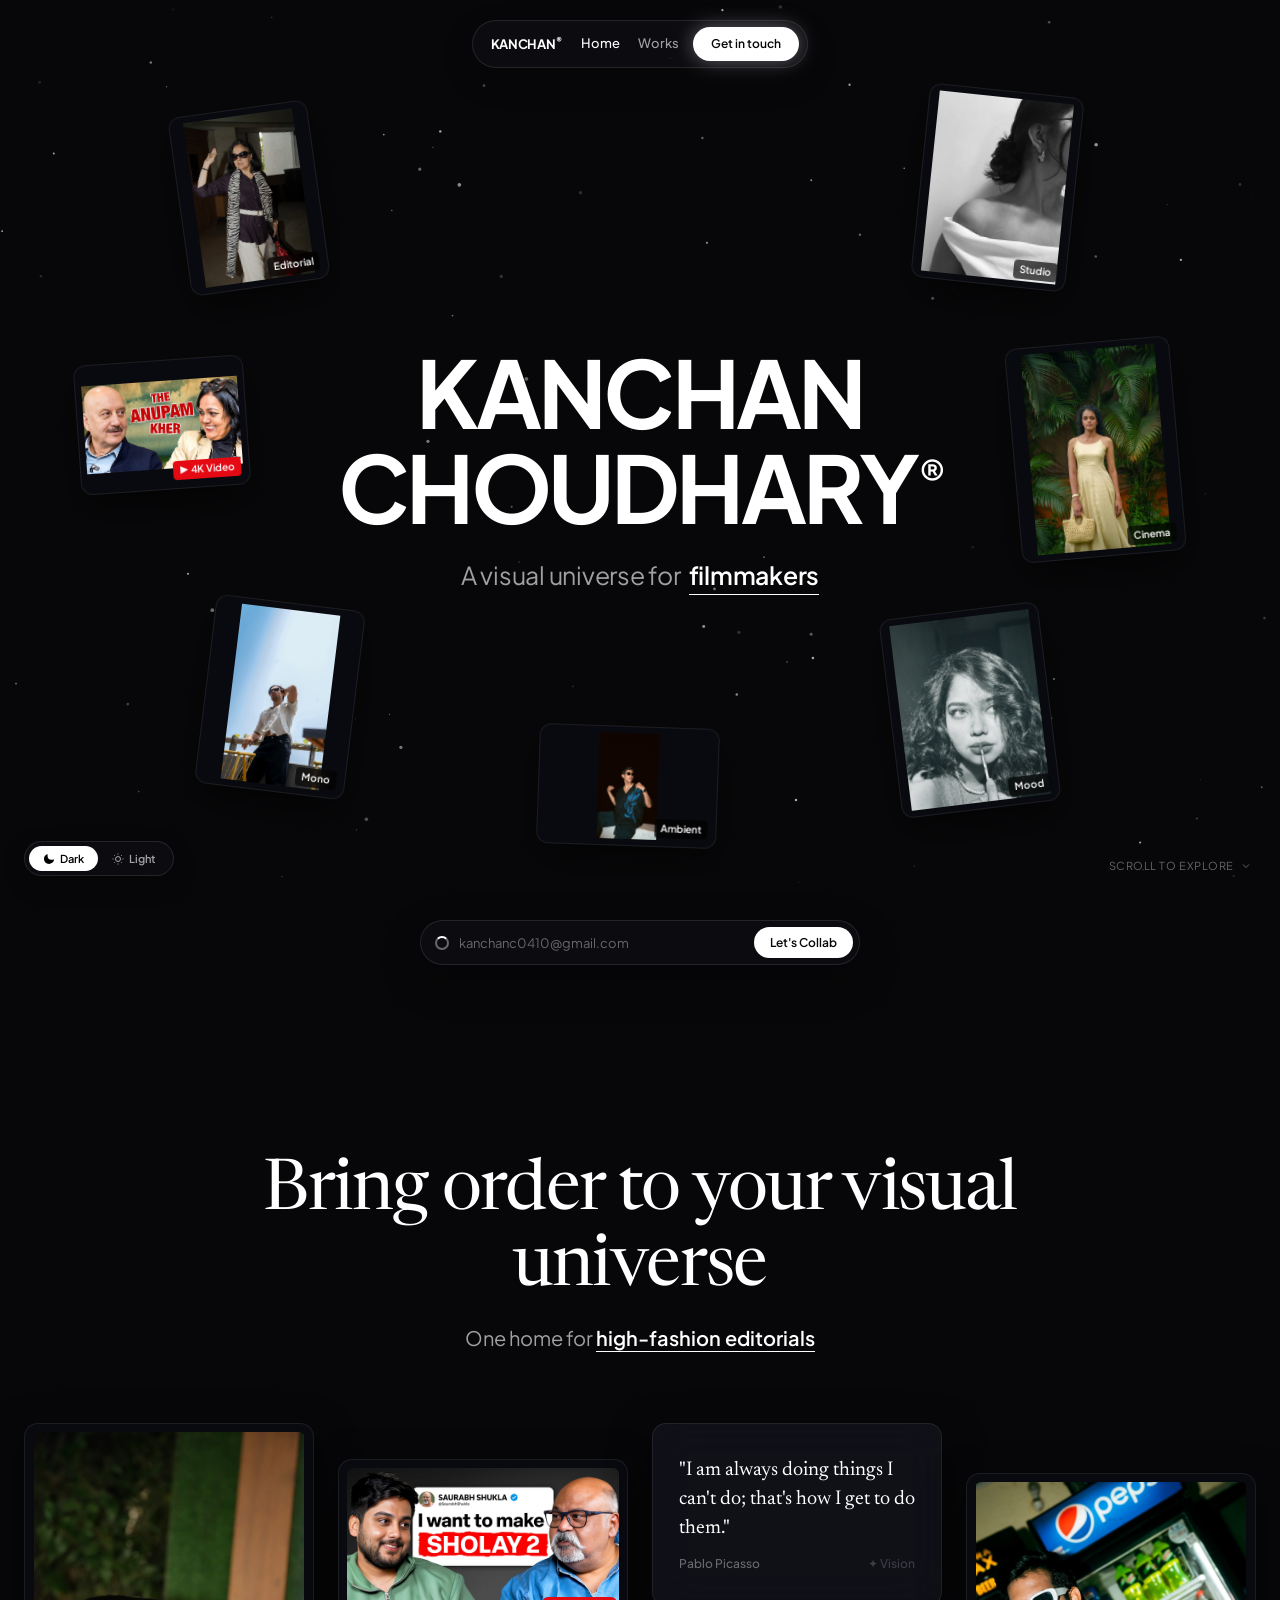
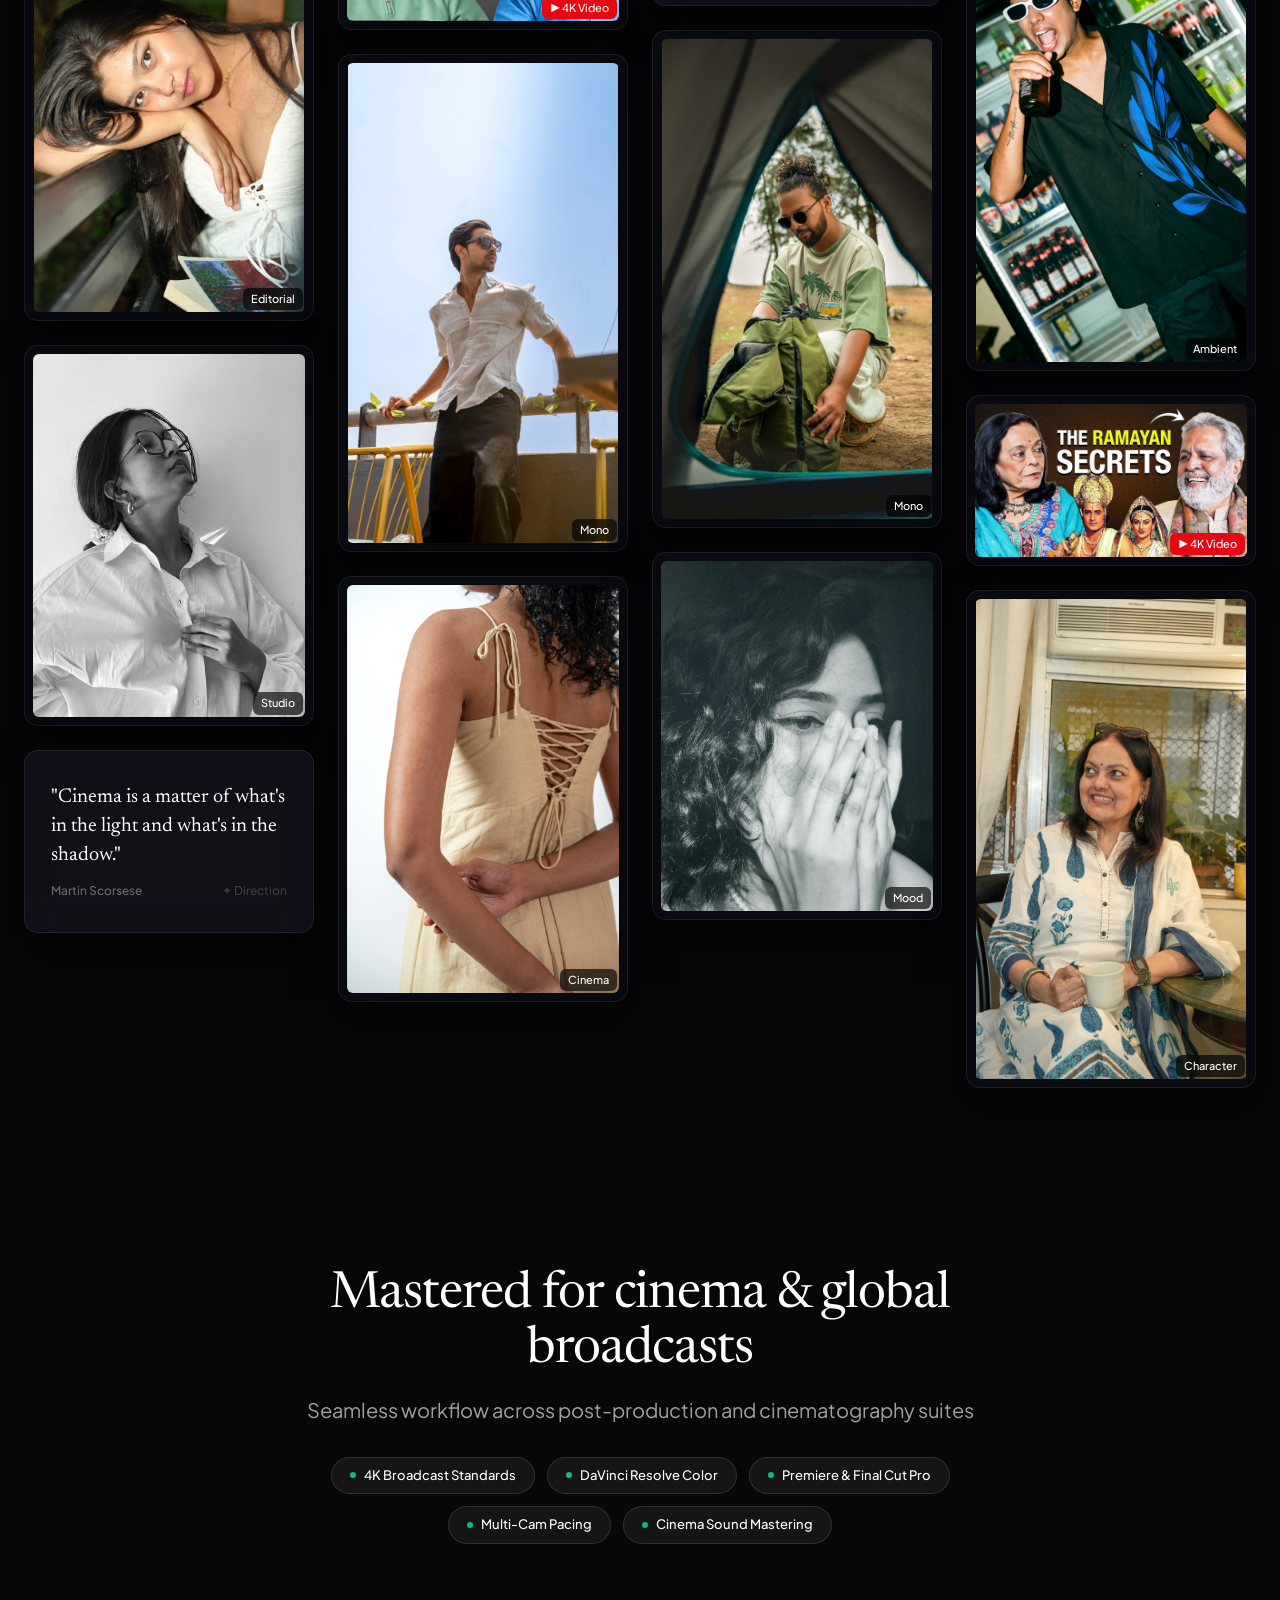
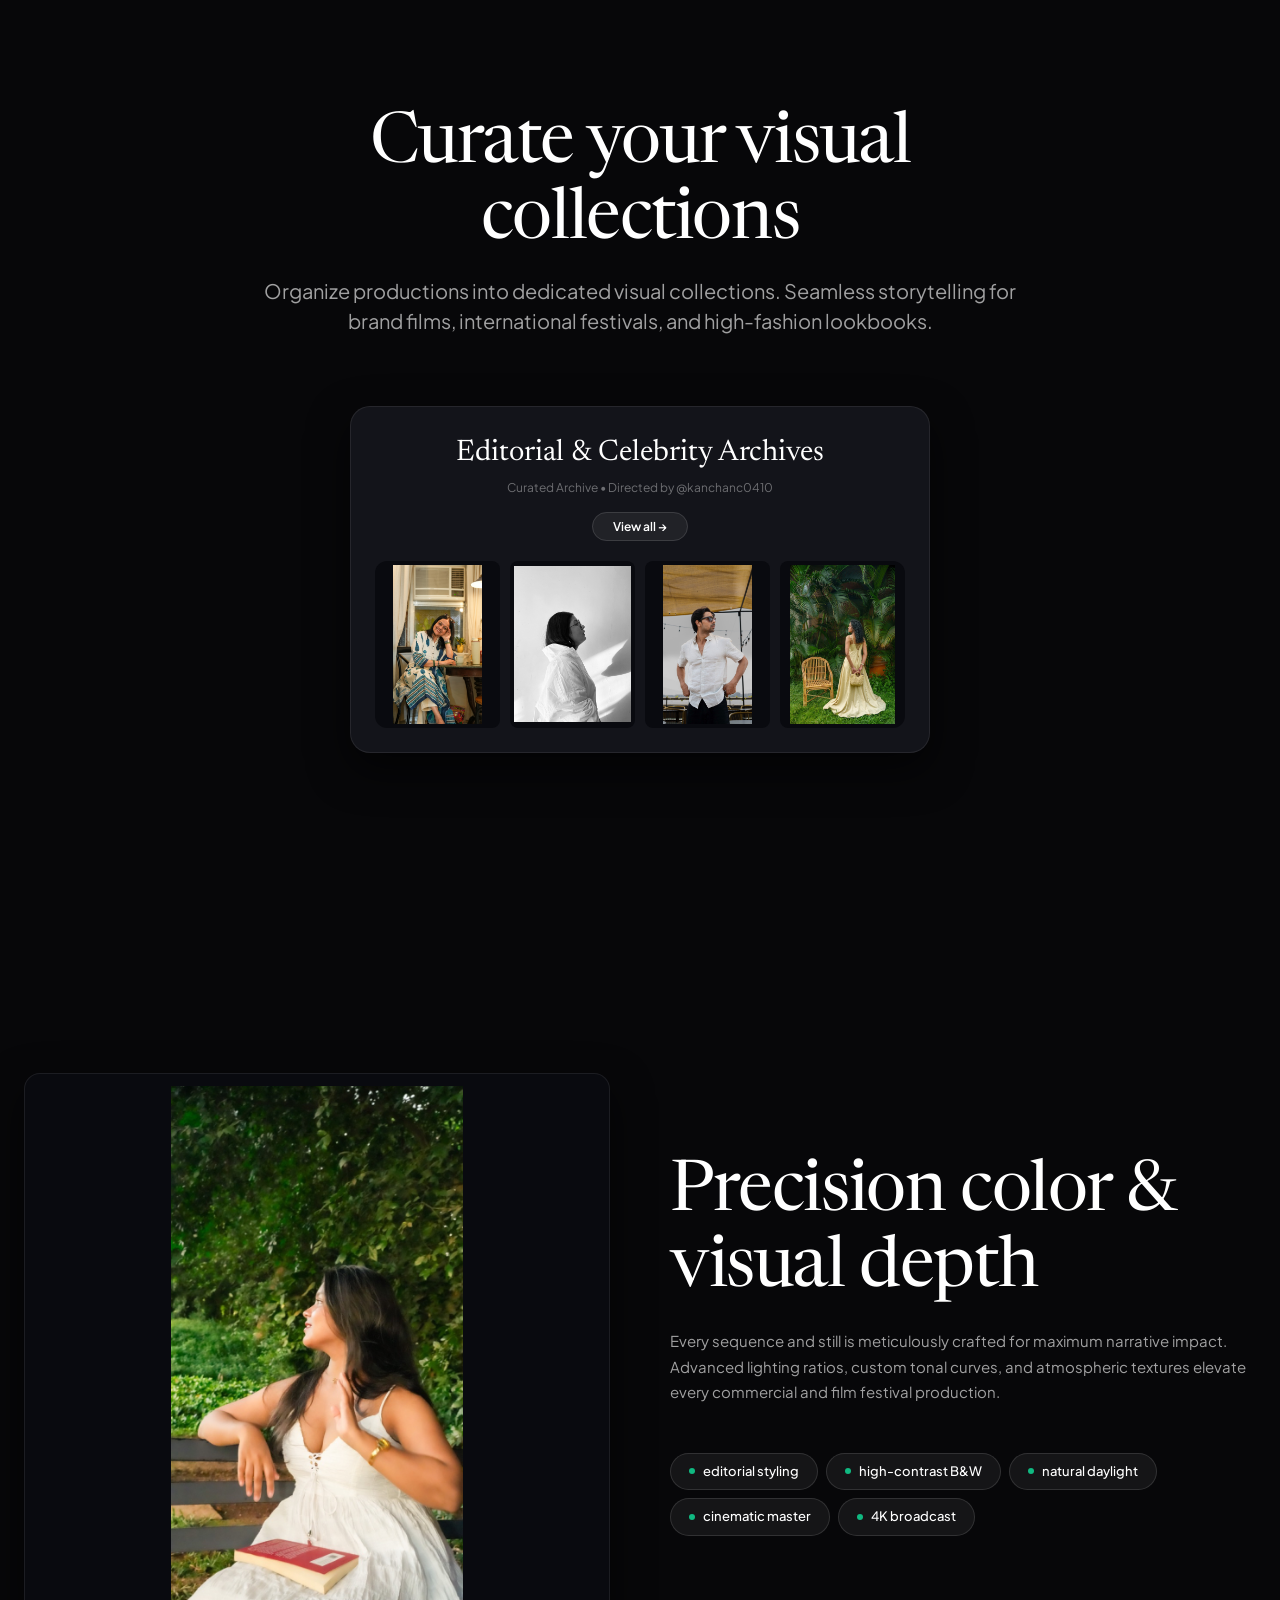
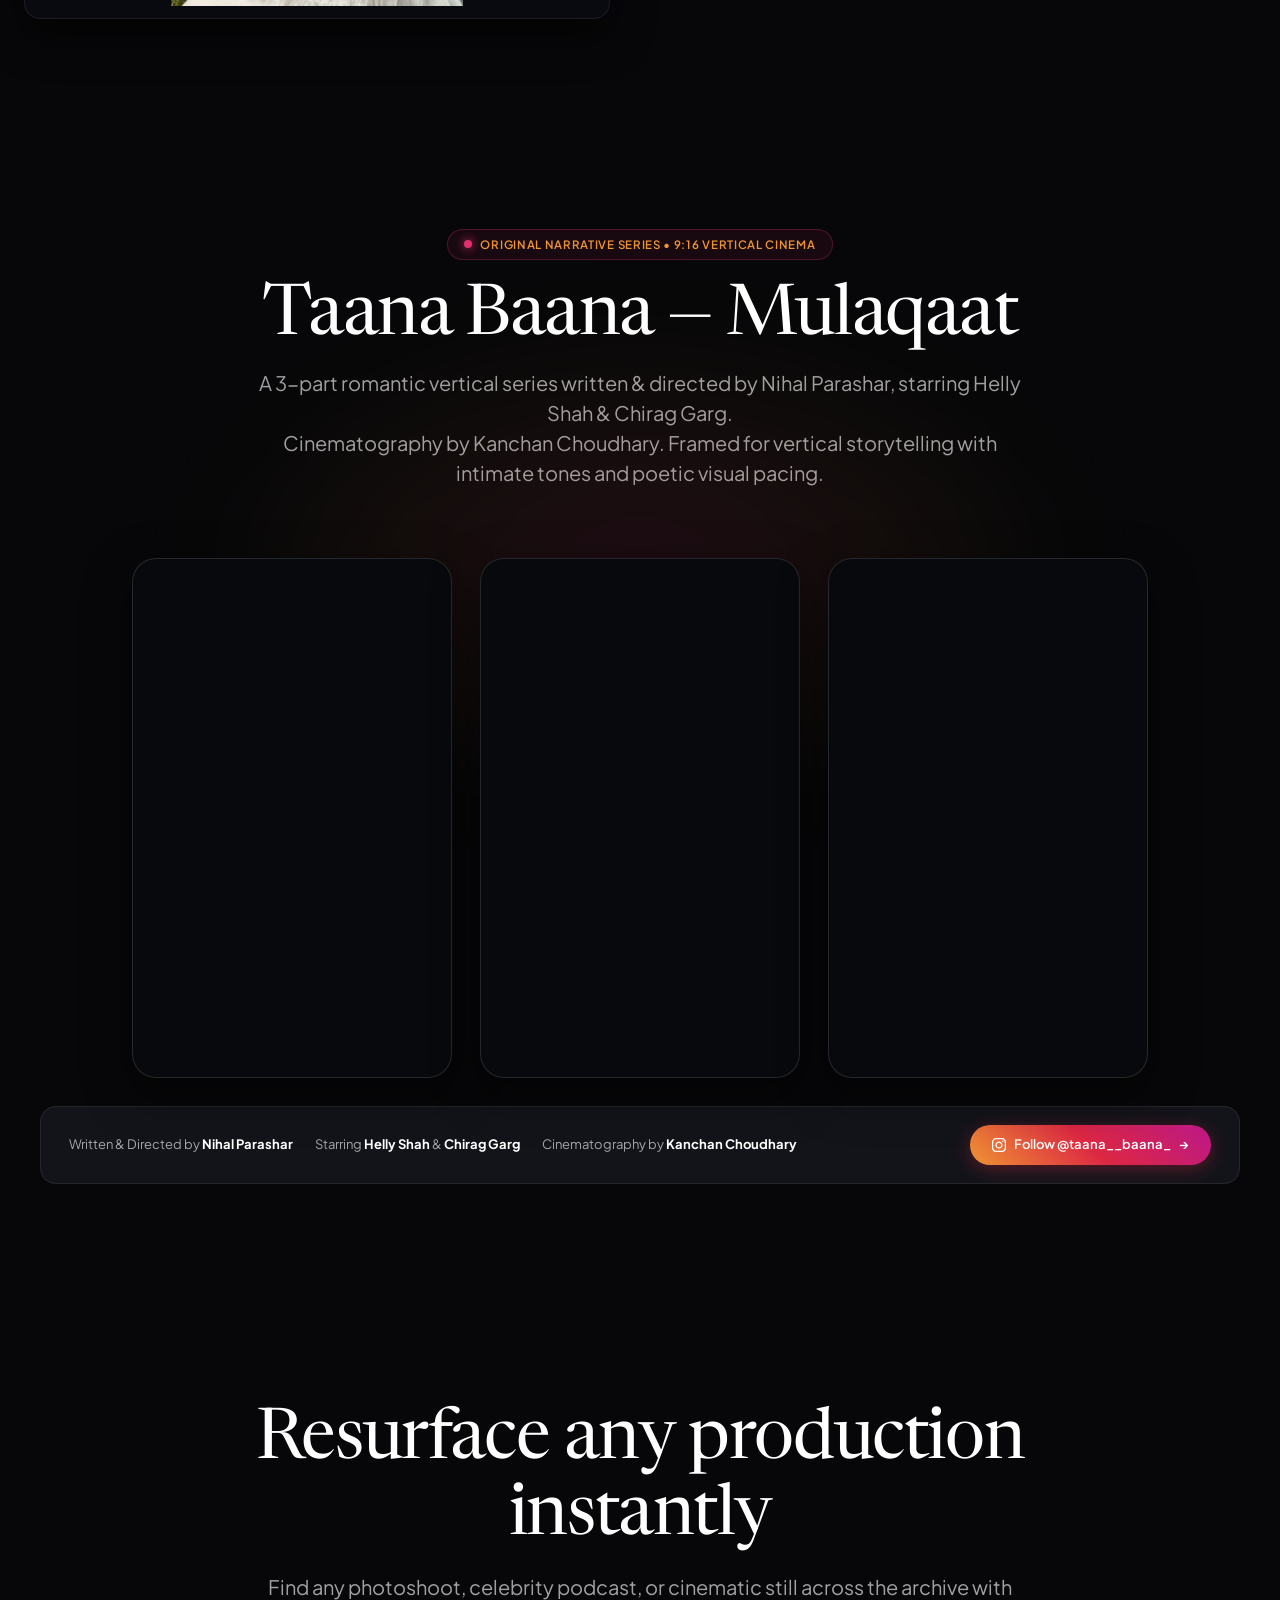
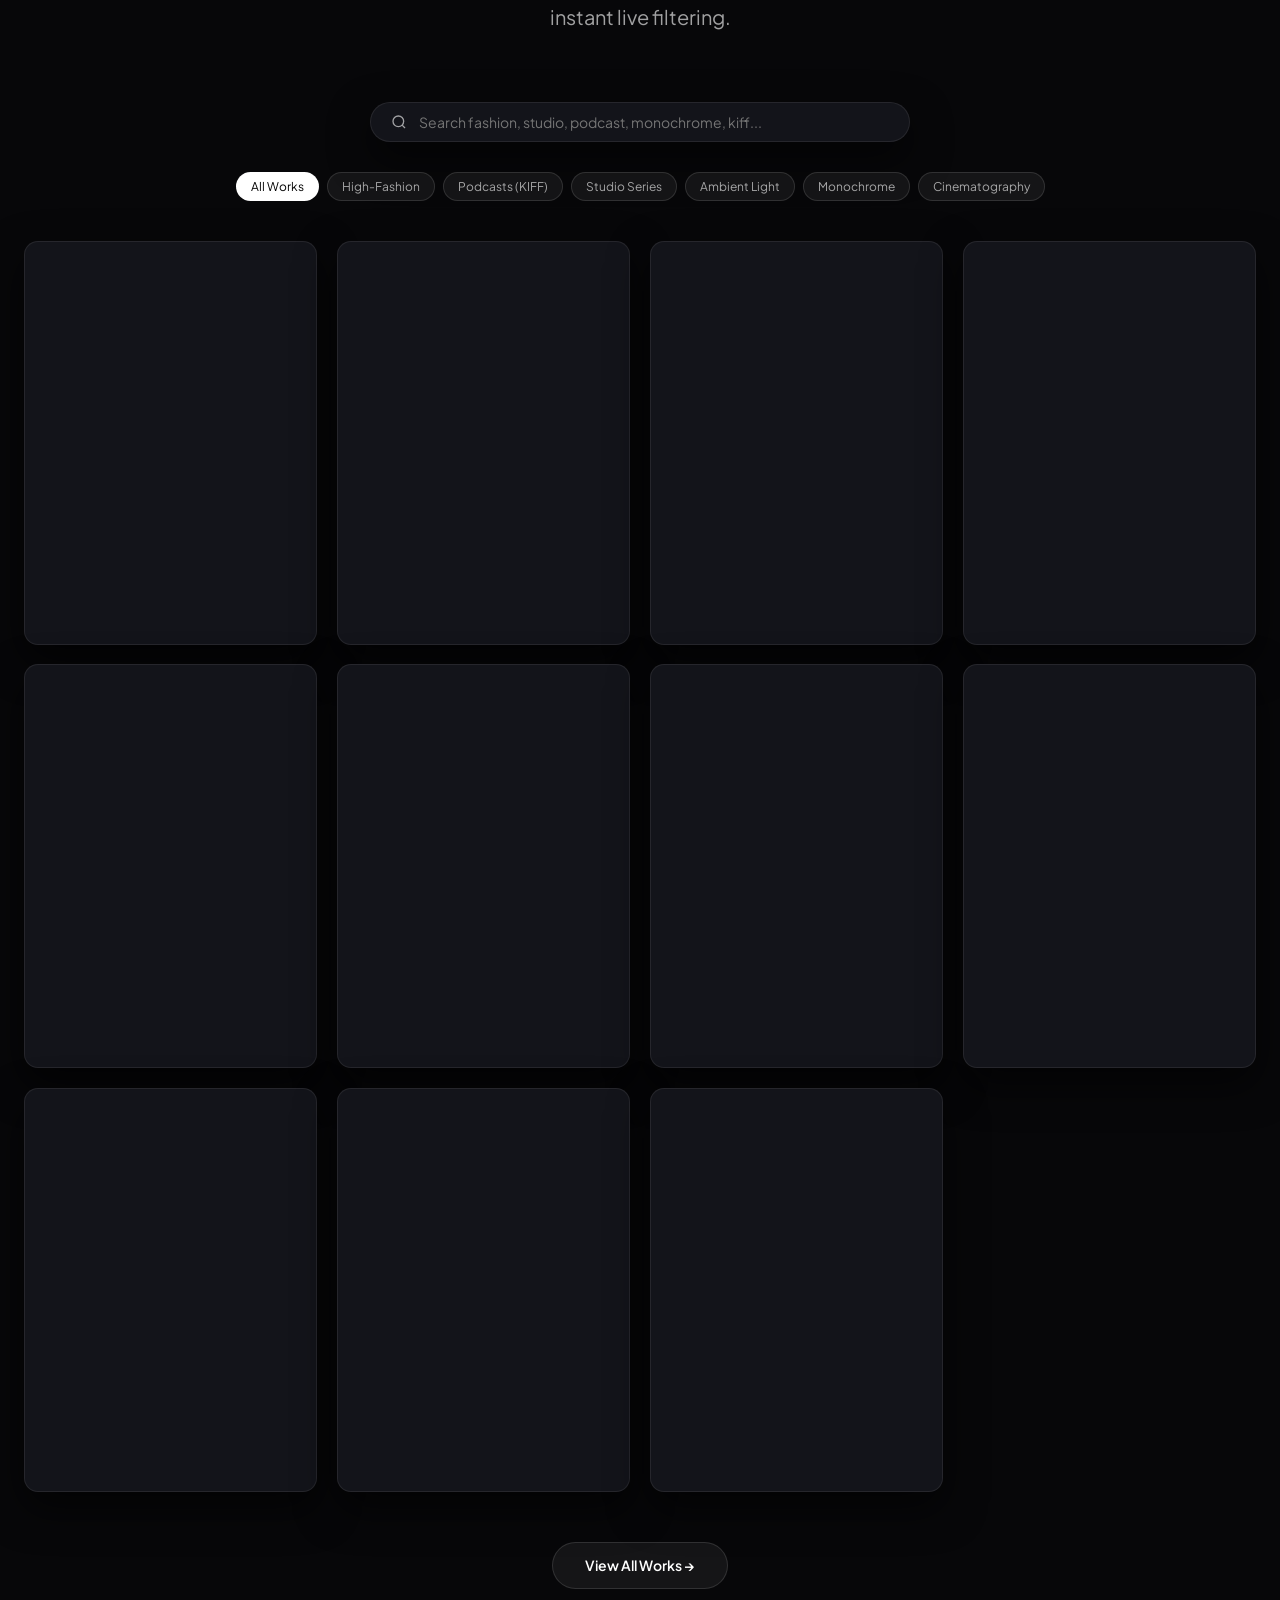
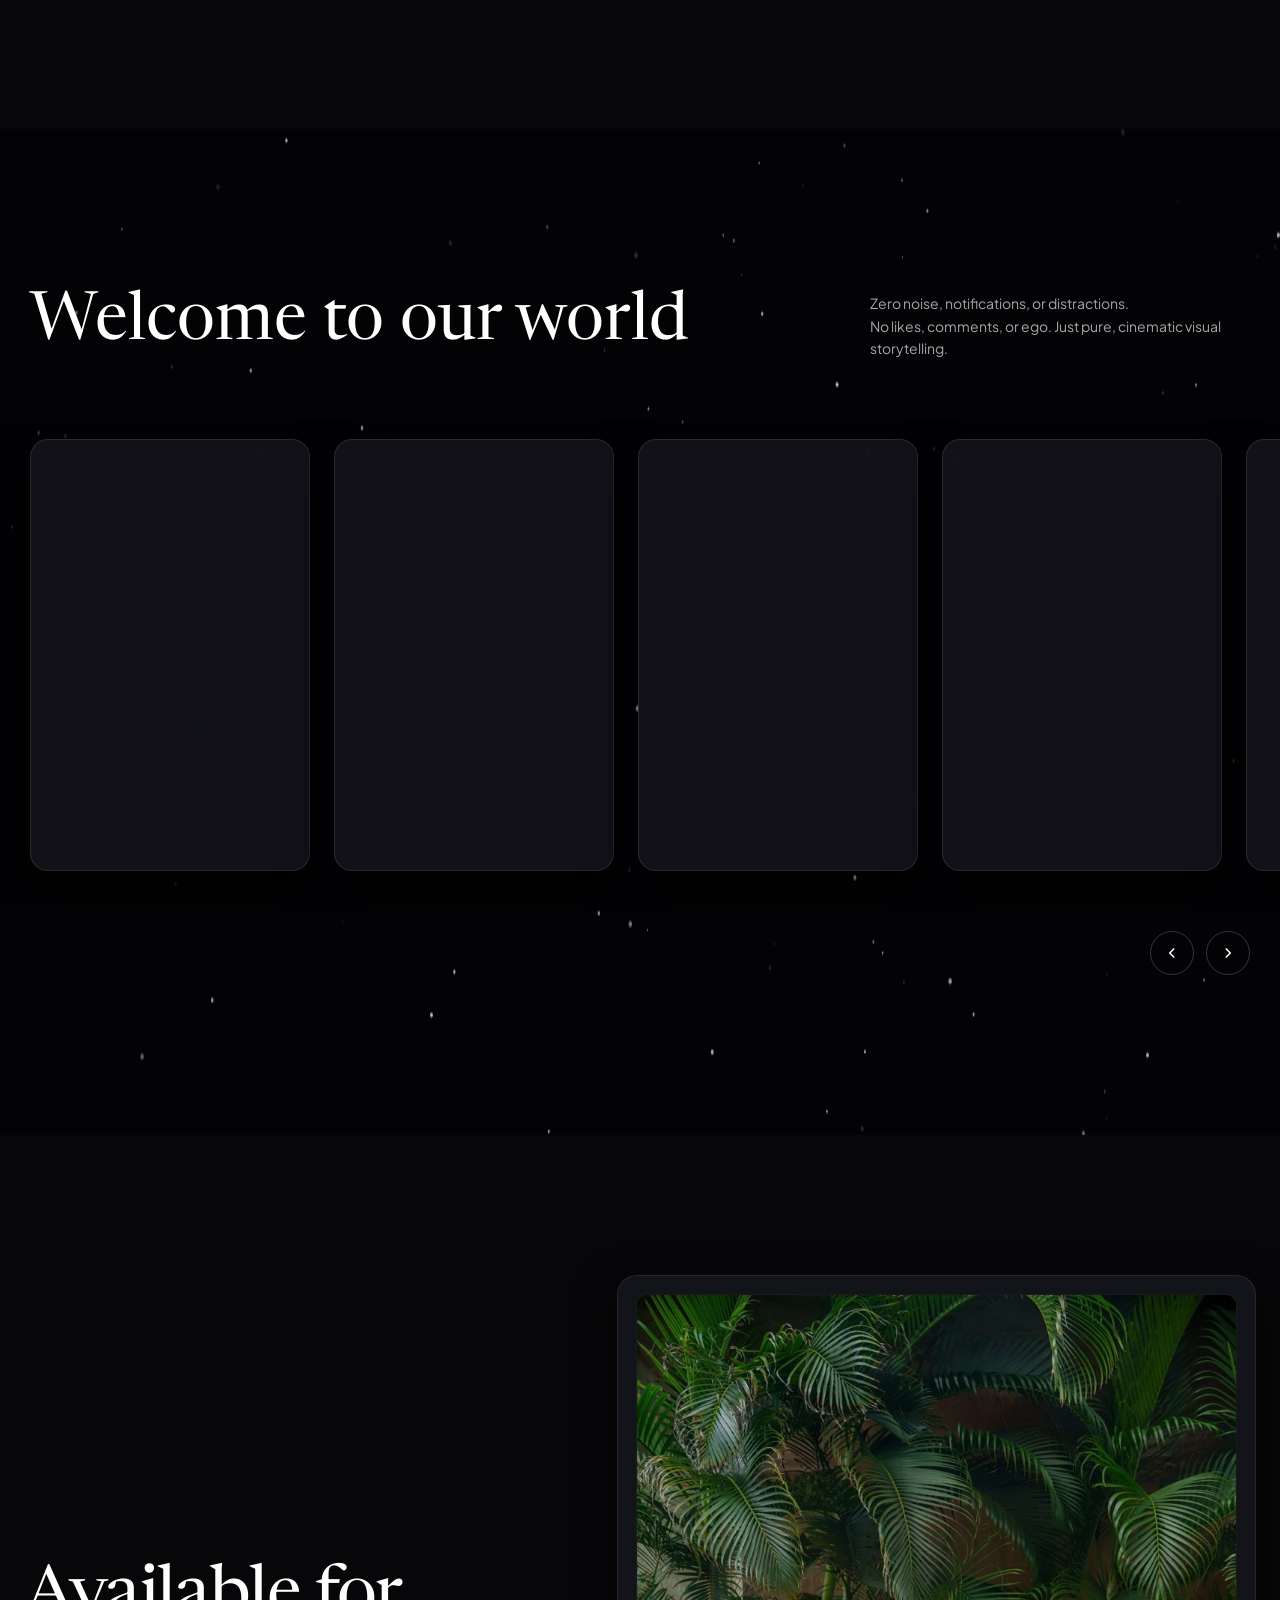
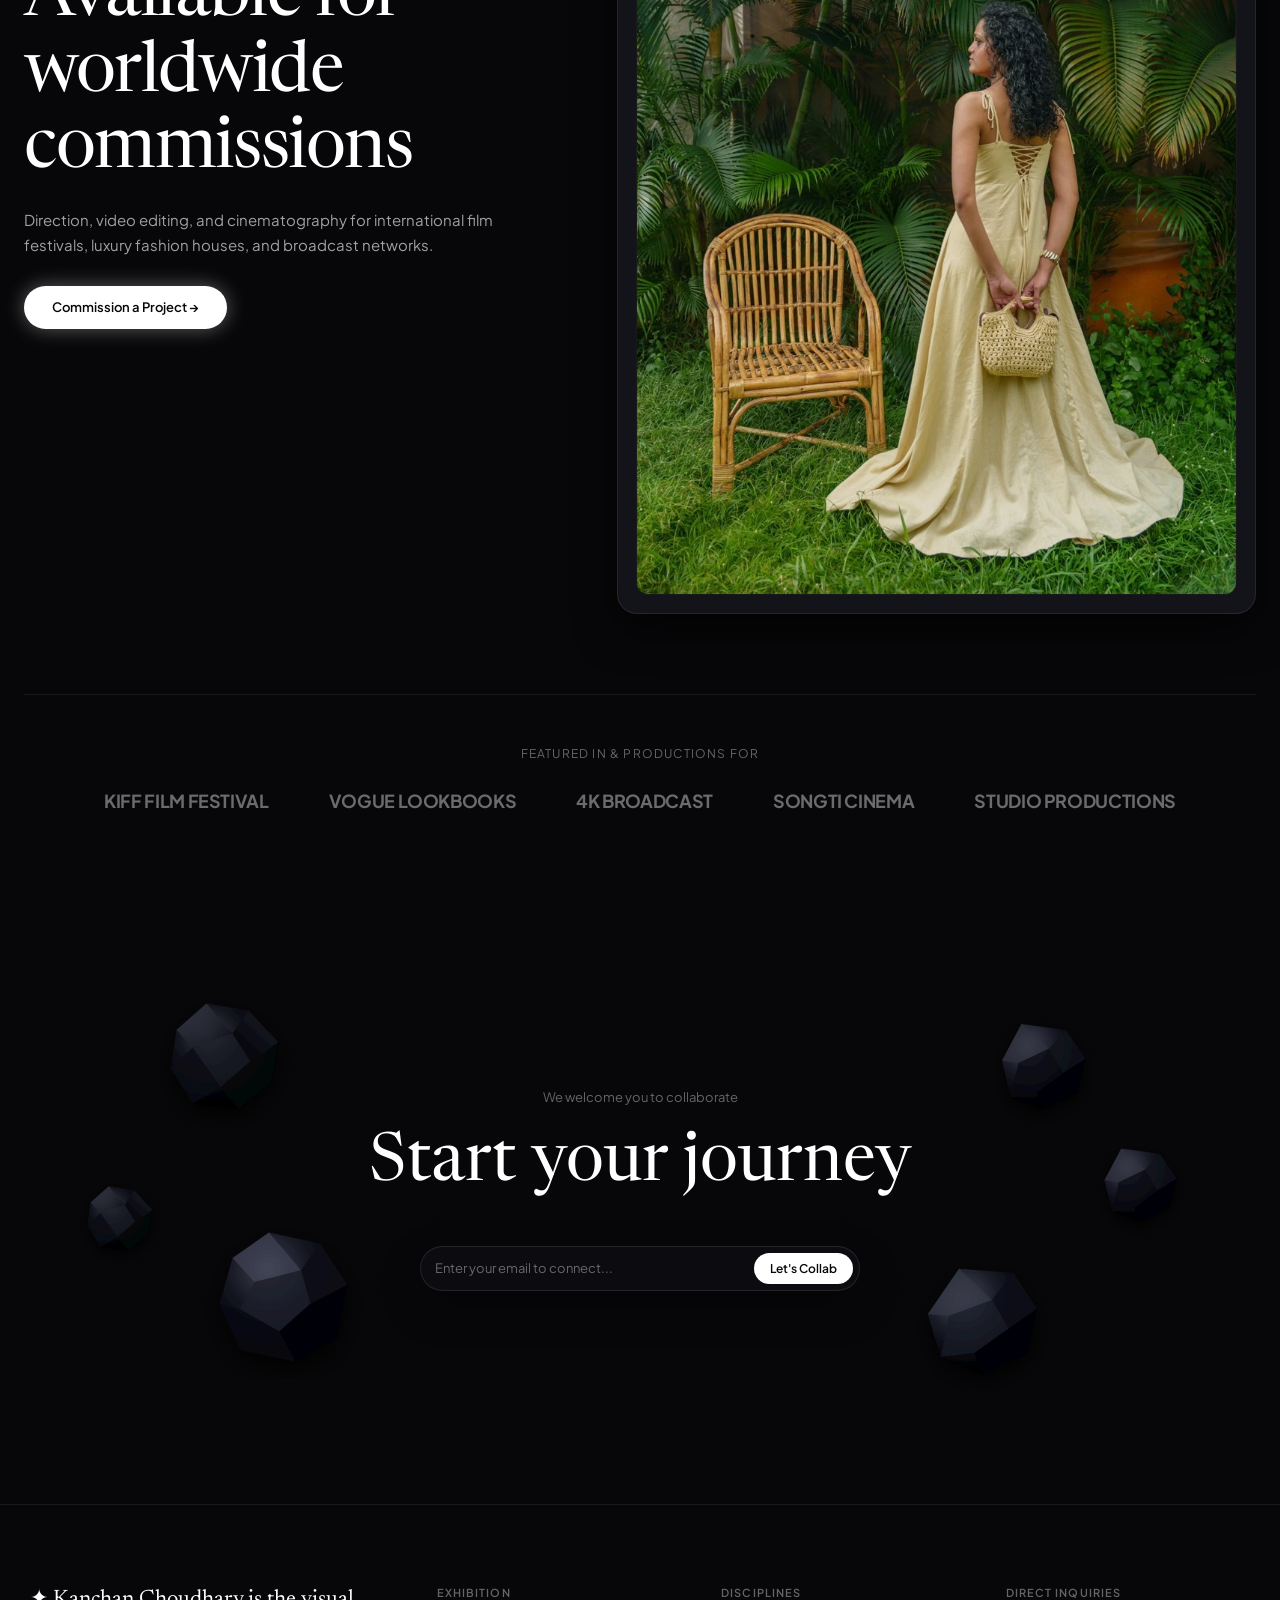
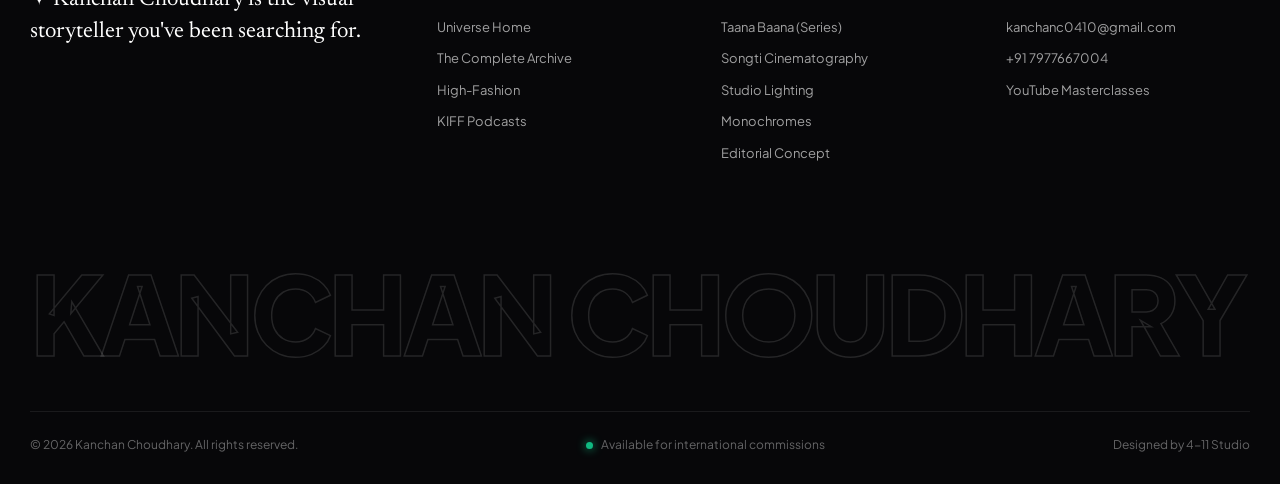
==== commit 5d1e5654: "Remove wardrobe rack and Art in the Lens sections from homepage as requested" ====
--- a/index.html
+++ b/index.html
@@ -288,368 +288,6 @@
         </div>
       </div>
     </div>
-  </section>
-
-
-  <!-- =========================================================================
-       SECTION 4B: "Interactive Wardrobe & Closet Rack" (3D Swivel & Hover Spacing)
-       ========================================================================= -->
-  <section class="cosmos-section wardrobe-rack-section" id="wardrobe-rack">
-    <!-- Studio Matrix Wall Background -->
-    <div class="wardrobe-wall-bg" aria-hidden="true"></div>
-
-    <div class="section-editorial-header" style="position: relative; z-index: 1;">
-      <div class="craft-pills-row" style="justify-content: center; margin-bottom: 14px;">
-        <span class="craft-pill" style="background: rgba(225, 48, 108, 0.12); border-color: rgba(225, 48, 108, 0.35); color: #f09433;">
-          <span class="dot" style="background: #e1306c;"></span> Interactive Wardrobe Rack
-        </span>
-        <span class="craft-pill">
-          <span class="dot"></span> Hover or Tap Look to Swivel
-        </span>
-      </div>
-      <h2 class="editorial-title">Editorial Lookbook &amp; Wardrobe Direction</h2>
-      <p class="editorial-subtitle">
-        Browse curated garments along the studio rail. Hover or touch any hanger to swivel it 90&deg; forward and inspect silhouette, fabric drape, and styling details.
-      </p>
-    </div>
-
-    <!-- Wardrobe Stage & Chrome Rail -->
-    <div class="wardrobe-stage-wrapper">
-
-      <!-- Chrome Rod Assembly -->
-      <div class="wardrobe-rod-assembly">
-        <div class="wardrobe-rod-bracket left"></div>
-        <div class="wardrobe-chrome-rod"></div>
-        <div class="wardrobe-rod-bracket right"></div>
-      </div>
-
-      <!-- Hangers Row (Dynamic 3D Swivel on Hover) -->
-      <div class="wardrobe-hangers-row">
-
-        <!-- Look 01 -->
-        <div class="wardrobe-hanger-slot" data-index="0" data-title="Contemporary Haute Couture" data-tag="Look 01 &bull; High-Fashion Editorial" data-desc="Tailored architectural silhouette with directional studio lighting and textured wool-crepe contour." data-src="assets/slide_10_1.jpg">
-          <div class="wardrobe-hanger-unit">
-            <div class="hanger-hook"></div>
-            <div class="hanger-wood"></div>
-            <div class="garment-body">
-              <img src="assets/slide_10_1.jpg" alt="Haute Couture Look" loading="lazy" decoding="async"/>
-              <div class="garment-crease-overlay"></div>
-              <span class="garment-tag-chip">Look 01</span>
-            </div>
-          </div>
-        </div>
-
-        <!-- Look 02 -->
-        <div class="wardrobe-hanger-slot" data-index="1" data-title="Modern Wardrobe Direction" data-tag="Look 02 &bull; Streetwear &amp; Fluid Form" data-desc="Layered urban styling, relaxed drop-shoulder contour, and directional ambient daylight tone." data-src="assets/slide_7_4.jpg">
-          <div class="wardrobe-hanger-unit">
-            <div class="hanger-hook"></div>
-            <div class="hanger-wood"></div>
-            <div class="garment-body">
-              <img src="assets/slide_7_4.jpg" alt="Modern Wardrobe Direction" loading="lazy" decoding="async"/>
-              <div class="garment-crease-overlay"></div>
-              <span class="garment-tag-chip">Look 02</span>
-            </div>
-          </div>
-        </div>
-
-        <!-- Look 03 -->
-        <div class="wardrobe-hanger-slot" data-index="2" data-title="Textured Fabric Expression" data-tag="Look 03 &bull; Tactile Silhouette" data-desc="Tactile woven textures, rhythmic movement, and high-contrast ambient shadow play." data-src="assets/slide_7_3.jpg">
-          <div class="wardrobe-hanger-unit">
-            <div class="hanger-hook"></div>
-            <div class="hanger-wood"></div>
-            <div class="garment-body">
-              <img src="assets/slide_7_3.jpg" alt="Textured Fabric Expression" loading="lazy" decoding="async"/>
-              <div class="garment-crease-overlay"></div>
-              <span class="garment-tag-chip">Look 03</span>
-            </div>
-          </div>
-        </div>
-
-        <!-- Look 04 (Center Default) -->
-        <div class="wardrobe-hanger-slot is-active" data-index="3" data-title="Sculptural Rim Lighting" data-tag="Look 04 &bull; Chiaroscuro Form" data-desc="High-contrast low-key edge illumination sculpted for cinematic festival lookbooks." data-src="assets/slide_5_1.jpg">
-          <div class="wardrobe-hanger-unit">
-            <div class="hanger-hook"></div>
-            <div class="hanger-wood"></div>
-            <div class="garment-body">
-              <img src="assets/slide_5_1.jpg" alt="Sculptural Rim Lighting" loading="lazy" decoding="async"/>
-              <div class="garment-crease-overlay"></div>
-              <span class="garment-tag-chip">Look 04</span>
-            </div>
-          </div>
-        </div>
-
-        <!-- Look 05 -->
-        <div class="wardrobe-hanger-slot" data-index="4" data-title="Cinematic Natural Pose" data-tag="Look 05 &bull; Organic Harmony" data-desc="Organic daylight styling, earth-tone color grading, and relaxed editorial pose." data-src="assets/slide_7_5.jpg">
-          <div class="wardrobe-hanger-unit">
-            <div class="hanger-hook"></div>
-            <div class="hanger-wood"></div>
-            <div class="garment-body">
-              <img src="assets/slide_7_5.jpg" alt="Cinematic Natural Pose" loading="lazy" decoding="async"/>
-              <div class="garment-crease-overlay"></div>
-              <span class="garment-tag-chip">Look 05</span>
-            </div>
-          </div>
-        </div>
-
-        <!-- Look 06 -->
-        <div class="wardrobe-hanger-slot" data-index="5" data-title="Poised Editorial Attitude" data-tag="Look 06 &bull; Character Form" data-desc="Expressive character stance with balanced studio key and fill lighting ratios." data-src="assets/slide_12_5.jpg">
-          <div class="wardrobe-hanger-unit">
-            <div class="hanger-hook"></div>
-            <div class="hanger-wood"></div>
-            <div class="garment-body">
-              <img src="assets/slide_12_5.jpg" alt="Poised Editorial Attitude" loading="lazy" decoding="async"/>
-              <div class="garment-crease-overlay"></div>
-              <span class="garment-tag-chip">Look 06</span>
-            </div>
-          </div>
-        </div>
-
-        <!-- Look 07 -->
-        <div class="wardrobe-hanger-slot" data-index="6" data-title="Avant-Garde Cover Direction" data-tag="Look 07 &bull; Concept Lookbook" data-desc="Signature portfolio cover direction with noir shadow play and calibrated LUT curves." data-src="assets/slide_1_1.jpg">
-          <div class="wardrobe-hanger-unit">
-            <div class="hanger-hook"></div>
-            <div class="hanger-wood"></div>
-            <div class="garment-body">
-              <img src="assets/slide_1_1.jpg" alt="Avant-Garde Concept" loading="lazy" decoding="async"/>
-              <div class="garment-crease-overlay"></div>
-              <span class="garment-tag-chip">Look 07</span>
-            </div>
-          </div>
-        </div>
-
-      </div>
-
-      <!-- Active Look Floating Details Plaque -->
-      <div class="wardrobe-details-plaque">
-        <span class="wardrobe-plaque-tag" id="rack-active-tag">Look 04 &bull; Chiaroscuro Form</span>
-        <h3 class="wardrobe-plaque-title" id="rack-active-title">Sculptural Rim Lighting</h3>
-        <p class="wardrobe-plaque-desc" id="rack-active-desc">High-contrast low-key edge illumination sculpted for cinematic festival lookbooks.</p>
-        <button type="button" class="wardrobe-examine-btn" id="rack-active-btn" data-lightbox="true" data-src="assets/slide_5_1.jpg" data-title="Sculptural Rim Lighting">
-          <span>Examine High-Res Lookbook</span> &rarr;
-        </button>
-      </div>
-
-    </div>
-
-    <!-- Continuous Marquee Ticker Tape (Exact to video) -->
-    <div class="wardrobe-ticker-strip">
-      <div class="wardrobe-ticker-track">
-        <div class="wardrobe-ticker-text">
-          <span class="dot"></span> EDITORIAL WARDROBE DIRECTION
-          <span class="dot"></span> CALIBRATED STUDIO LIGHTING
-          <span class="dot"></span> HAUTE COUTURE LOOKBOOK
-          <span class="dot"></span> 4K CINEMA PRODUCTION
-          <span class="dot"></span> COSTUME STYLING ARCHIVE
-          <span class="dot"></span> EDITORIAL WARDROBE DIRECTION
-          <span class="dot"></span> CALIBRATED STUDIO LIGHTING
-          <span class="dot"></span> HAUTE COUTURE LOOKBOOK
-          <span class="dot"></span> 4K CINEMA PRODUCTION
-          <span class="dot"></span> COSTUME STYLING ARCHIVE
-        </div>
-        <div class="wardrobe-ticker-text" aria-hidden="true">
-          <span class="dot"></span> EDITORIAL WARDROBE DIRECTION
-          <span class="dot"></span> CALIBRATED STUDIO LIGHTING
-          <span class="dot"></span> HAUTE COUTURE LOOKBOOK
-          <span class="dot"></span> 4K CINEMA PRODUCTION
-          <span class="dot"></span> COSTUME STYLING ARCHIVE
-          <span class="dot"></span> EDITORIAL WARDROBE DIRECTION
-          <span class="dot"></span> CALIBRATED STUDIO LIGHTING
-          <span class="dot"></span> HAUTE COUTURE LOOKBOOK
-          <span class="dot"></span> 4K CINEMA PRODUCTION
-          <span class="dot"></span> COSTUME STYLING ARCHIVE
-        </div>
-      </div>
-    </div>
-  </section>
-
-
-  <!-- =========================================================================
-       SECTION 4C: "Art In The Lens — The Creative Universe" (Pinterest Inspired)
-       ========================================================================= -->
-  <section class="cosmos-section art-lens-section" id="art-lens">
-    <!-- Cosmic Nebula & Starfield Canvas Backdrop -->
-    <div class="art-lens-nebula"></div>
-    <div class="art-lens-stars"></div>
-
-    <!-- Part 1: Floating Editorial Canvas -->
-    <div class="art-lens-canvas" id="art-lens-canvas">
-      
-      <!-- Interactive Magnetic Floating Cursor Badge -->
-      <div class="art-lens-cursor-badge" id="art-lens-cursor" aria-hidden="true">
-        <svg class="art-lens-badge-svg" viewBox="0 0 100 100">
-          <path id="badge-circle-path" d="M 50, 50 m -36, 0 a 36,36 0 1,1 72,0 a 36,36 0 1,1 -72,0" fill="none" />
-          <text class="art-lens-badge-text">
-            <textPath href="#badge-circle-path" startOffset="0%">
-              ✦ EXPLORE ARCHIVE ✦ KANCHAN CHOUDHARY ✦
-            </textPath>
-          </text>
-        </svg>
-        <div class="art-lens-badge-center">
-          <svg class="badge-flower-icon" viewBox="0 0 24 24" fill="currentColor">
-            <path d="M12 2C12 7 7 12 2 12C7 12 12 17 12 22C12 17 17 12 22 12C17 12 12 7 12 2Z"/>
-          </svg>
-        </div>
-      </div>
-
-      <!-- Center Title & Handcrafted Looping Crimson Ribbon -->
-      <div class="art-lens-center-hero">
-        <span class="art-lens-kicker">EDITORIAL CANVAS &bull; VOL. 2024</span>
-        <h2 class="art-lens-hero-title">
-          Find Inspiration<br>
-          <span class="hero-line-break">Across The Cosmos</span>
-        </h2>
-        <p class="art-lens-hero-subtitle">&bull; &amp; SHAPE YOUR OWN REALITY &bull;</p>
-
-        <!-- Handcrafted Looping Crimson Thread Line (Exact to video) -->
-        <svg class="art-lens-thread-svg" viewBox="0 0 720 200" fill="none" xmlns="http://www.w3.org/2000/svg">
-          <path class="art-lens-thread-path" d="M 30 60 C 90 55, 140 85, 190 92 C 240 98, 260 75, 290 80 C 330 86, 340 155, 298 162 C 260 168, 255 106, 308 92 C 360 78, 445 128, 510 145 C 585 162, 640 120, 700 170" />
-        </svg>
-      </div>
-
-      <!-- Scattered Floating Lookbook Cards with Parallax Physics -->
-      <div class="art-lens-floating-cards" id="art-lens-cards-grid">
-        <!-- Card 1: Top Left -->
-        <div class="art-lens-card card-pos-1" data-depth="0.18">
-          <div class="art-lens-card-inner">
-            <img src="assets/slide_10_1.jpg" alt="Contemporary Haute Couture" loading="lazy">
-          </div>
-          <span class="art-lens-card-label">&mdash; BUTTERFLY</span>
-        </div>
-
-        <!-- Card 2: Top Center Left -->
-        <div class="art-lens-card card-pos-2" data-depth="0.12">
-          <div class="art-lens-card-inner">
-            <img src="assets/slide_7_4.jpg" alt="Modern Fluid Form" loading="lazy">
-          </div>
-          <span class="art-lens-card-label">&mdash; SILHOUETTE</span>
-        </div>
-
-        <!-- Card 3: Top Right -->
-        <div class="art-lens-card card-pos-3" data-depth="0.22">
-          <div class="art-lens-card-inner">
-            <img src="assets/slide_1_1.jpg" alt="Noir Vision" loading="lazy">
-          </div>
-          <span class="art-lens-card-label">&mdash; NOIR VISION</span>
-        </div>
-
-        <!-- Card 4: Middle Left -->
-        <div class="art-lens-card card-pos-4" data-depth="0.15">
-          <div class="art-lens-card-inner">
-            <img src="assets/slide_5_1.jpg" alt="Chiaroscuro Form" loading="lazy">
-          </div>
-          <span class="art-lens-card-label">&mdash; CHIAROSCURO</span>
-        </div>
-
-        <!-- Card 5: Middle Right -->
-        <div class="art-lens-card card-pos-5" data-depth="0.25">
-          <div class="art-lens-card-inner">
-            <img src="assets/yt_anupam_kher.jpg" alt="Cinema Icon Costume" loading="lazy">
-          </div>
-          <span class="art-lens-card-label">&mdash; ANUPAM KHER</span>
-        </div>
-
-        <!-- Card 6: Bottom Left -->
-        <div class="art-lens-card card-pos-6" data-depth="0.14">
-          <div class="art-lens-card-inner">
-            <img src="assets/slide_7_3.jpg" alt="Tactile Texture" loading="lazy">
-          </div>
-          <span class="art-lens-card-label">&mdash; TACTILE FORM</span>
-        </div>
-
-        <!-- Card 7: Bottom Center -->
-        <div class="art-lens-card card-pos-7" data-depth="0.20">
-          <div class="art-lens-card-inner">
-            <img src="assets/mulaqaat_ep1.jpg" alt="Mulaqaat Series" loading="lazy">
-          </div>
-          <span class="art-lens-card-label">&mdash; MULAQAAT</span>
-        </div>
-
-        <!-- Card 8: Bottom Right -->
-        <div class="art-lens-card card-pos-8" data-depth="0.16">
-          <div class="art-lens-card-inner">
-            <img src="assets/slide_12_5.jpg" alt="Character Attitude" loading="lazy">
-          </div>
-          <span class="art-lens-card-label">&mdash; CHARACTER</span>
-        </div>
-      </div>
-    </div>
-
-    <!-- Part 2: Manifesto & Dark Statement Transition -->
-    <div class="art-lens-manifesto-wrap">
-      <div class="art-lens-manifesto-inner">
-        <div class="manifesto-top-meta">
-          <span class="manifesto-quote-mark">&ldquo;</span>
-          <span class="manifesto-kicker">ABOUT THE ARCHIVE &bull; PHILOSOPHY</span>
-        </div>
-        <h3 class="manifesto-headline">A Space For Visionary Cinema &amp; Timeless Couture</h3>
-        <div class="manifesto-columns">
-          <p class="manifesto-col">
-            It is our dedication to shape timeless narrative identities captured through the camera lens&mdash;weaving texture, color theory, and historical costume research into layered cinematic art that speaks before a word is uttered.
-          </p>
-          <p class="manifesto-col">
-            Collaborating with auteur directors, actors, and master craftspersons to construct characters that inhabit their worlds with organic authenticity&mdash;from period drama to contemporary runway aesthetics.
-          </p>
-        </div>
-      </div>
-    </div>
-
-    <!-- Part 3: The 3D Tilted Lookbook Spread (Art In The Lens) -->
-    <div class="art-lens-spread-stage">
-      <div class="art-lens-3d-plate" id="art-lens-plate">
-        <div class="plate-top-bar">
-          <span class="plate-journal-tag">KANCHAN CHOUDHARY ARCHIVE</span>
-          <div class="plate-hamburger-line"></div>
-        </div>
-
-        <!-- Art In The Lens Headline with Floral Star Glyph & Calligraphic Flourish -->
-        <div class="plate-title-row">
-          <h2 class="plate-main-title">
-            Art <span class="plate-flower-glyph" aria-hidden="true">&#10047;</span> In The Lens
-          </h2>
-          <!-- Elegant Calligraphic SVG Flourish Underline -->
-          <svg class="plate-flourish-svg" viewBox="0 0 460 28" fill="none" xmlns="http://www.w3.org/2000/svg">
-            <path d="M 2 12 C 90 8, 220 22, 290 22 C 320 22, 330 6, 312 8 C 295 10, 305 24, 340 20 C 380 16, 420 18, 458 12" stroke="currentColor" stroke-width="1.8" stroke-linecap="round"/>
-          </svg>
-        </div>
-
-        <!-- Two Column Overview inside the Plate -->
-        <div class="plate-columns-row">
-          <p class="plate-subtext">
-            Presenting curated character architectures and costume sketches captured across Bollywood features, streaming originals, and haute couture editorials.
-          </p>
-          <p class="plate-subtext">
-            For film productions, visual consulting, and custom editorial direction, explore individual series or initiate a collaborative commission.
-          </p>
-        </div>
-
-        <!-- Interactive Category Tabs -->
-        <div class="plate-tabs-row" id="plate-tabs">
-          <button type="button" class="plate-tab is-active" data-filter="all">All Works</button>
-          <button type="button" class="plate-tab" data-filter="cinema">Feature Cinema</button>
-          <button type="button" class="plate-tab" data-filter="editorial">Haute Couture</button>
-          <button type="button" class="plate-tab" data-filter="series">Episodic Series</button>
-        </div>
-
-        <!-- Plate Featured Visual Showcase -->
-        <div class="plate-visual-showcase">
-          <div class="showcase-img-wrap">
-            <img src="assets/slide_10_1.jpg" id="plate-active-img" alt="Art In The Lens Feature Look" loading="lazy">
-            <div class="showcase-watermark-year">2024</div>
-            <div class="showcase-gradient-shade"></div>
-          </div>
-          <div class="showcase-caption-bar">
-            <div>
-              <span class="showcase-tag" id="plate-active-tag">FEATURED LOOK &bull; HAUTE COUTURE</span>
-              <h4 class="showcase-name" id="plate-active-name">Sculptural Form &amp; Textured Crepe Silhouette</h4>
-            </div>
-            <a href="#curate" class="showcase-explore-btn">
-              <span>Explore Collection</span> &rarr;
-            </a>
-          </div>
-        </div>
-      </div>
-    </div>
-
   </section>
 
 
--- a/css/cosmos.css
+++ b/css/cosmos.css
@@ -129,7 +129,7 @@
 }
 
 /* Rendering performance containment for smooth 60fps scrolling */
-.orbit-card, .moodboard-card, .resurface-item, .world-card, .photo-card-wrapper, .cinema-reel-frame, .wardrobe-hanger-slot, .art-lens-card {
+.orbit-card, .moodboard-card, .resurface-item, .world-card, .photo-card-wrapper, .cinema-reel-frame {
   contain: content;
   content-visibility: auto;
 }
@@ -1985,1040 +1985,3 @@
   }
 }
 
-/* ==========================================================================
-   INTERACTIVE WARDROBE RACK SECTION (Pinterest Closet Animation)
-   ========================================================================== */
-.wardrobe-rack-section {
-  position: relative;
-  overflow: hidden;
-  padding: 80px 20px 90px 20px;
-}
-
-/* Studio Matrix Wall Background */
-.wardrobe-wall-bg {
-  position: absolute;
-  inset: 0;
-  background-color: var(--card-bg-solid);
-  background-image: radial-gradient(rgba(255, 255, 255, 0.1) 1px, transparent 1px);
-  background-size: 32px 32px;
-  opacity: 0.6;
-  pointer-events: none;
-  z-index: 0;
-}
-
-body.light-theme .wardrobe-wall-bg {
-  background-color: #f6f5f2;
-  background-image: radial-gradient(rgba(0, 0, 0, 0.12) 1px, transparent 1px);
-}
-
-.wardrobe-stage-wrapper {
-  position: relative;
-  z-index: 1;
-  max-width: 1140px;
-  margin: 50px auto 30px auto;
-  perspective: 1200px;
-  -webkit-perspective: 1200px;
-}
-
-/* The Chrome Wardrobe Rod & Wall Mounts */
-.wardrobe-rod-assembly {
-  position: relative;
-  width: 100%;
-  height: 14px;
-  margin-bottom: -10px;
-  z-index: 5;
-}
-
-.wardrobe-chrome-rod {
-  width: 100%;
-  height: 12px;
-  background: linear-gradient(180deg, #ffffff 0%, #d8d8d8 30%, #8c8c8c 70%, #4a4a4a 100%);
-  border-radius: 6px;
-  box-shadow: 0 8px 18px rgba(0, 0, 0, 0.6), inset 0 1px 2px rgba(255, 255, 255, 0.8);
-  position: relative;
-}
-
-.wardrobe-rod-bracket {
-  position: absolute;
-  top: -8px;
-  width: 18px;
-  height: 28px;
-  background: linear-gradient(180deg, #999, #555);
-  border-radius: 4px;
-  box-shadow: 0 4px 12px rgba(0, 0, 0, 0.5);
-}
-.wardrobe-rod-bracket.left { left: 0; }
-.wardrobe-rod-bracket.right { right: 0; }
-
-/* The Hangers Row Container */
-.wardrobe-hangers-row {
-  display: flex;
-  justify-content: center;
-  align-items: flex-start;
-  padding: 0 20px;
-  transform-style: preserve-3d;
-  -webkit-transform-style: preserve-3d;
-  gap: 16px;
-  overflow-x: auto;
-  -webkit-overflow-scrolling: touch;
-  padding-bottom: 24px;
-}
-
-/* Individual Hanger Slot */
-.wardrobe-hanger-slot {
-  position: relative;
-  flex: 0 0 120px;
-  width: 120px;
-  height: 380px;
-  cursor: pointer;
-  transform-style: preserve-3d;
-  -webkit-transform-style: preserve-3d;
-  transition: transform 0.45s cubic-bezier(0.22, 1, 0.36, 1), 
-              margin 0.45s cubic-bezier(0.22, 1, 0.36, 1), 
-              z-index 0.3s ease;
-  user-select: none;
-}
-
-/* Hanger Unit */
-.wardrobe-hanger-unit {
-  position: relative;
-  width: 100%;
-  height: 100%;
-  display: flex;
-  flex-direction: column;
-  align-items: center;
-  transform-origin: center top;
-  transform-style: preserve-3d;
-  -webkit-transform-style: preserve-3d;
-  transition: transform 0.48s cubic-bezier(0.25, 1, 0.5, 1), box-shadow 0.4s ease;
-  transform: rotateY(-54deg);
-}
-
-/* Metal Hook */
-.hanger-hook {
-  width: 16px;
-  height: 24px;
-  border: 3px solid #e0e0e0;
-  border-bottom: none;
-  border-radius: 12px 12px 0 0;
-  background: transparent;
-  margin-bottom: -2px;
-  position: relative;
-  z-index: 6;
-  filter: drop-shadow(0 2px 4px rgba(0,0,0,0.4));
-}
-
-/* Wooden Hanger Bar */
-.hanger-wood {
-  width: 150px;
-  height: 18px;
-  background: linear-gradient(180deg, #96613d 0%, #5a3821 100%);
-  border-radius: 10px 10px 4px 4px;
-  box-shadow: 0 4px 10px rgba(0, 0, 0, 0.5), inset 0 1px 1px rgba(255, 255, 255, 0.25);
-  position: relative;
-  z-index: 5;
-}
-
-/* Garment Cutout / Silhouette Card */
-.garment-body {
-  position: relative;
-  width: 165px;
-  height: 320px;
-  margin-top: -6px;
-  border-radius: 14px 14px 20px 20px;
-  overflow: hidden;
-  background: #0a0b10;
-  border: 1px solid rgba(255, 255, 255, 0.12);
-  box-shadow: 0 14px 32px rgba(0, 0, 0, 0.6);
-  transition: transform 0.45s ease, box-shadow 0.45s ease, border-color 0.3s ease;
-}
-
-.garment-body img {
-  width: 100%;
-  height: 100%;
-  object-fit: cover;
-  display: block;
-  transition: transform 0.5s ease;
-}
-
-.garment-crease-overlay {
-  position: absolute;
-  inset: 0;
-  background: linear-gradient(90deg, 
-    rgba(255, 255, 255, 0.08) 0%, 
-    rgba(0, 0, 0, 0.25) 30%, 
-    rgba(255, 255, 255, 0.05) 55%, 
-    rgba(0, 0, 0, 0.4) 100%);
-  pointer-events: none;
-  transition: opacity 0.35s ease;
-}
-
-.garment-tag-chip {
-  position: absolute;
-  bottom: 12px;
-  left: 50%;
-  transform: translateX(-50%);
-  background: rgba(0, 0, 0, 0.75);
-  backdrop-filter: blur(8px);
-  -webkit-backdrop-filter: blur(8px);
-  color: #fff;
-  font-size: 10px;
-  font-weight: 700;
-  letter-spacing: 0.06em;
-  text-transform: uppercase;
-  padding: 3px 10px;
-  border-radius: 6px;
-  border: 1px solid rgba(255, 255, 255, 0.15);
-  white-space: nowrap;
-}
-
-/* ==========================================================================
-   INTERACTION STATES: Swivel 90° Forward & Slide Neighbors Aside
-   ========================================================================== */
-
-/* Active Frontal Swivel */
-.wardrobe-hanger-slot.is-active {
-  z-index: 10;
-  flex: 0 0 190px;
-  width: 190px;
-}
-
-.wardrobe-hanger-slot.is-active .wardrobe-hanger-unit {
-  transform: rotateY(0deg) translateZ(40px) scale(1.06);
-}
-
-.wardrobe-hanger-slot.is-active .garment-body {
-  border-color: rgba(225, 48, 108, 0.6);
-  box-shadow: 0 26px 65px rgba(0, 0, 0, 0.7), 0 0 30px rgba(225, 48, 108, 0.3);
-}
-
-.wardrobe-hanger-slot.is-active .garment-crease-overlay {
-  opacity: 0.2;
-}
-
-.wardrobe-hanger-slot.is-active .garment-body img {
-  transform: scale(1.03);
-}
-
-/* Slide Neighbors to Left */
-.wardrobe-hanger-slot.slide-left {
-  transform: translateX(-18px);
-}
-
-.wardrobe-hanger-slot.slide-left .wardrobe-hanger-unit {
-  transform: rotateY(-62deg);
-}
-
-/* Slide Neighbors to Right */
-.wardrobe-hanger-slot.slide-right {
-  transform: translateX(18px);
-}
-
-.wardrobe-hanger-slot.slide-right .wardrobe-hanger-unit {
-  transform: rotateY(-46deg);
-}
-
-/* Active Look Floating Details Plaque */
-.wardrobe-details-plaque {
-  max-width: 680px;
-  margin: 36px auto 0 auto;
-  padding: 24px 32px;
-  background: var(--card-bg-solid);
-  border: 1px solid var(--card-border);
-  border-radius: 20px;
-  box-shadow: var(--shadow-card);
-  text-align: center;
-  display: flex;
-  flex-direction: column;
-  align-items: center;
-  gap: 10px;
-  position: relative;
-  z-index: 2;
-  transition: all 0.3s ease;
-}
-
-.wardrobe-plaque-tag {
-  font-size: 11px;
-  font-weight: 700;
-  letter-spacing: 0.08em;
-  text-transform: uppercase;
-  color: #f09433;
-}
-
-.wardrobe-plaque-title {
-  font-family: var(--font-serif);
-  font-size: clamp(1.6rem, 3.2vw, 2.2rem);
-  font-weight: 400;
-  color: var(--text-primary);
-  margin: 0;
-  letter-spacing: -0.01em;
-}
-
-.wardrobe-plaque-desc {
-  font-size: 14px;
-  color: var(--text-secondary);
-  line-height: 1.6;
-  max-width: 540px;
-  margin: 0;
-}
-
-.wardrobe-examine-btn {
-  margin-top: 8px;
-  padding: 10px 24px;
-  font-size: 13px;
-  font-weight: 600;
-  border-radius: 9999px;
-  background: var(--badge-bg);
-  border: 1px solid var(--card-border);
-  color: var(--text-primary);
-  display: inline-flex;
-  align-items: center;
-  gap: 8px;
-  cursor: pointer;
-  transition: all 0.25s ease;
-  text-decoration: none;
-}
-
-.wardrobe-examine-btn:hover {
-  background: #fff;
-  color: #000;
-  transform: translateY(-2px);
-}
-
-/* Continuous Bottom Marquee Ticker (Exact to video) */
-.wardrobe-ticker-strip {
-  width: 100%;
-  overflow: hidden;
-  background: #08090e;
-  border-top: 1px solid rgba(255, 255, 255, 0.08);
-  border-bottom: 1px solid rgba(255, 255, 255, 0.08);
-  padding: 12px 0;
-  margin-top: 50px;
-  position: relative;
-  z-index: 1;
-}
-
-.wardrobe-ticker-track {
-  display: flex;
-  white-space: nowrap;
-  gap: 28px;
-  width: max-content;
-  animation: wardrobeTicker 22s linear infinite;
-}
-
-.wardrobe-ticker-text {
-  font-size: 11.5px;
-  font-weight: 700;
-  letter-spacing: 0.12em;
-  text-transform: uppercase;
-  color: var(--text-muted);
-  display: inline-flex;
-  align-items: center;
-  gap: 28px;
-}
-
-.wardrobe-ticker-text span.dot {
-  width: 5px;
-  height: 5px;
-  border-radius: 50%;
-  background: #e1306c;
-}
-
-@keyframes wardrobeTicker {
-  0% { transform: translateX(0); }
-  100% { transform: translateX(-50%); }
-}
-
-@media (max-width: 768px) {
-  .wardrobe-hanger-slot {
-    flex: 0 0 100px;
-    width: 100px;
-    height: 330px;
-  }
-  .wardrobe-hanger-slot.is-active {
-    flex: 0 0 150px;
-    width: 150px;
-  }
-  .hanger-wood {
-    width: 120px;
-  }
-  .garment-body {
-    width: 135px;
-    height: 270px;
-  }
-  .wardrobe-hangers-row {
-    justify-content: flex-start;
-  }
-}
-
-/* ==========================================================================
-   SECTION 4C: ART IN THE LENS — THE CREATIVE UNIVERSE
-   Inspired by Mob Journal Editorial Concept (Black Galaxy Theme)
-   ========================================================================== */
-.art-lens-section {
-  position: relative;
-  overflow: hidden;
-  padding: 130px 24px 150px 24px;
-  background: radial-gradient(ellipse at 50% 15%, #131522 0%, #07070a 60%, #030305 100%) !important;
-  color: #ffffff !important;
-  border-top: 1px solid rgba(255, 255, 255, 0.08);
-  border-bottom: 1px solid rgba(255, 255, 255, 0.08);
-}
-
-/* Nebula Dust & Ambient Starfield */
-.art-lens-nebula {
-  position: absolute;
-  inset: 0;
-  background: 
-    radial-gradient(circle at 18% 30%, rgba(99, 102, 241, 0.12) 0%, transparent 45%),
-    radial-gradient(circle at 82% 65%, rgba(255, 59, 92, 0.09) 0%, transparent 50%),
-    radial-gradient(circle at 50% 85%, rgba(147, 51, 234, 0.1) 0%, transparent 60%);
-  filter: blur(50px);
-  pointer-events: none;
-  z-index: 0;
-}
-
-.art-lens-stars {
-  position: absolute;
-  inset: 0;
-  background-image: 
-    radial-gradient(rgba(255, 255, 255, 0.22) 1px, transparent 1px),
-    radial-gradient(rgba(255, 255, 255, 0.12) 1.5px, transparent 1.5px);
-  background-size: 48px 48px, 96px 96px;
-  background-position: 0 0, 24px 24px;
-  opacity: 0.45;
-  pointer-events: none;
-  z-index: 0;
-}
-
-/* --------------------------------------------------------------------------
-   PART 1: FLOATING EDITORIAL CANVAS & PARALLAX LOOKBOOK CARDS
-   -------------------------------------------------------------------------- */
-.art-lens-canvas {
-  position: relative;
-  z-index: 1;
-  max-width: 1280px;
-  min-height: 740px;
-  margin: 0 auto 100px auto;
-  display: flex;
-  align-items: center;
-  justify-content: center;
-}
-
-/* Custom Magnetic Cursor Follower Badge */
-.art-lens-cursor-badge {
-  position: absolute;
-  top: 0;
-  left: 0;
-  width: 104px;
-  height: 104px;
-  pointer-events: none;
-  z-index: 45;
-  transform: translate(-50%, -50%);
-  opacity: 0;
-  transition: opacity 0.3s ease, transform 0.08s linear;
-  display: flex;
-  align-items: center;
-  justify-content: center;
-}
-
-.art-lens-badge-svg {
-  width: 100%;
-  height: 100%;
-  animation: rotateBadge 12s linear infinite;
-  transform-origin: center center;
-}
-
-.art-lens-badge-text {
-  font-family: var(--font-sans);
-  font-size: 8.2px;
-  font-weight: 700;
-  letter-spacing: 0.18em;
-  fill: #ffffff;
-  text-transform: uppercase;
-}
-
-.art-lens-badge-center {
-  position: absolute;
-  width: 36px;
-  height: 36px;
-  border-radius: 50%;
-  background: rgba(255, 59, 92, 0.18);
-  border: 1px solid rgba(255, 59, 92, 0.45);
-  display: flex;
-  align-items: center;
-  justify-content: center;
-  box-shadow: 0 0 16px rgba(255, 59, 92, 0.5);
-  color: #ff3b5c;
-}
-
-.badge-flower-icon {
-  width: 16px;
-  height: 16px;
-  animation: pulseFlower 3s ease-in-out infinite alternate;
-}
-
-@keyframes rotateBadge {
-  0% { transform: rotate(0deg); }
-  100% { transform: rotate(360deg); }
-}
-
-@keyframes pulseFlower {
-  0% { transform: scale(0.9) rotate(0deg); }
-  100% { transform: scale(1.15) rotate(20deg); }
-}
-
-/* Center Editorial Hero Typography */
-.art-lens-center-hero {
-  position: relative;
-  z-index: 10;
-  text-align: center;
-  max-width: 820px;
-  padding: 0 20px;
-  pointer-events: none;
-}
-
-.art-lens-kicker {
-  display: inline-block;
-  font-family: var(--font-sans);
-  font-size: 0.74rem;
-  font-weight: 700;
-  letter-spacing: 0.32em;
-  text-transform: uppercase;
-  color: #ff3b5c;
-  margin-bottom: 22px;
-  text-shadow: 0 0 12px rgba(255, 59, 92, 0.6);
-}
-
-.art-lens-hero-title {
-  font-family: var(--font-serif);
-  font-size: clamp(2.9rem, 5.8vw, 5.2rem);
-  font-weight: 300;
-  line-height: 1.08;
-  letter-spacing: -0.025em;
-  color: #ffffff;
-  margin: 0;
-  text-shadow: 0 10px 30px rgba(0, 0, 0, 0.9);
-}
-
-.art-lens-hero-title .hero-line-break {
-  display: block;
-  font-style: italic;
-  font-weight: 300;
-  color: #f7f5ef;
-}
-
-.art-lens-hero-subtitle {
-  font-family: var(--font-sans);
-  font-size: 0.82rem;
-  letter-spacing: 0.38em;
-  text-transform: uppercase;
-  color: rgba(255, 255, 255, 0.52);
-  margin-top: 24px;
-  font-weight: 600;
-}
-
-/* Flowing Looping Crimson Thread SVG */
-.art-lens-thread-svg {
-  position: absolute;
-  left: 50%;
-  top: 54%;
-  transform: translate(-50%, -20%);
-  width: 100%;
-  max-width: 720px;
-  height: 200px;
-  pointer-events: none;
-  z-index: -1;
-  overflow: visible;
-}
-
-.art-lens-thread-path {
-  stroke: #ff3b5c;
-  stroke-width: 2.2px;
-  stroke-linecap: round;
-  stroke-linejoin: round;
-  fill: none;
-  filter: drop-shadow(0 0 8px rgba(255, 59, 92, 0.85)) drop-shadow(0 0 20px rgba(255, 59, 92, 0.45));
-  stroke-dasharray: 1400;
-  stroke-dashoffset: 0;
-  animation: threadBreathe 6s ease-in-out infinite alternate;
-}
-
-@keyframes threadBreathe {
-  0% { transform: scale(1) translateY(0); opacity: 0.9; }
-  100% { transform: scale(1.02) translateY(-4px); opacity: 1; }
-}
-
-/* Scattered Floating Lookbook Cards */
-.art-lens-floating-cards {
-  position: absolute;
-  inset: 0;
-  pointer-events: none;
-}
-
-.art-lens-card {
-  position: absolute;
-  pointer-events: auto;
-  cursor: pointer;
-  transition: transform 0.45s cubic-bezier(0.22, 1, 0.36, 1), box-shadow 0.35s ease, z-index 0.2s ease;
-  will-change: transform;
-}
-
-.art-lens-card-inner {
-  position: relative;
-  width: 100%;
-  height: 100%;
-  border-radius: 10px;
-  overflow: hidden;
-  background: #0d0f17;
-  border: 1px solid rgba(255, 255, 255, 0.12);
-  box-shadow: 0 18px 42px rgba(0, 0, 0, 0.7);
-  transition: border-color 0.3s ease, box-shadow 0.35s ease;
-}
-
-.art-lens-card-inner img {
-  width: 100%;
-  height: 100%;
-  object-fit: cover;
-  display: block;
-  filter: brightness(0.9) contrast(1.04);
-  transition: transform 0.6s cubic-bezier(0.22, 1, 0.36, 1), filter 0.3s ease;
-}
-
-.art-lens-card-label {
-  display: block;
-  margin-top: 8px;
-  font-family: var(--font-sans);
-  font-size: 0.66rem;
-  font-weight: 700;
-  letter-spacing: 0.2em;
-  text-transform: uppercase;
-  color: rgba(255, 255, 255, 0.45);
-  transition: color 0.3s ease, transform 0.3s ease;
-  white-space: nowrap;
-}
-
-.art-lens-card:hover {
-  z-index: 35 !important;
-}
-
-.art-lens-card:hover .art-lens-card-inner {
-  border-color: rgba(255, 255, 255, 0.38);
-  box-shadow: 0 26px 58px rgba(0, 0, 0, 0.85), 0 0 24px rgba(255, 59, 92, 0.35);
-}
-
-.art-lens-card:hover .art-lens-card-inner img {
-  transform: scale(1.06);
-  filter: brightness(1.06) contrast(1.05);
-}
-
-.art-lens-card:hover .art-lens-card-label {
-  color: #ff3b5c;
-  transform: translateX(4px);
-}
-
-/* Asymmetrical Coordinate Positioning (Echoing the video layout) */
-.card-pos-1 { top: 4%; left: 3%; width: 115px; height: 160px; }
-.card-pos-2 { top: 1%; left: 33%; width: 92px; height: 125px; }
-.card-pos-3 { top: 6%; right: 4%; width: 125px; height: 170px; }
-.card-pos-4 { top: 46%; left: 6%; width: 105px; height: 145px; }
-.card-pos-5 { top: 38%; right: 5%; width: 135px; height: 130px; }
-.card-pos-6 { bottom: 6%; left: 14%; width: 98px; height: 135px; }
-.card-pos-7 { bottom: 2%; left: 45%; width: 105px; height: 150px; }
-.card-pos-8 { bottom: 5%; right: 15%; width: 112px; height: 150px; }
-
-/* --------------------------------------------------------------------------
-   PART 2: MANIFESTO & PHILOSOPHY TRANSITION
-   -------------------------------------------------------------------------- */
-.art-lens-manifesto-wrap {
-  position: relative;
-  z-index: 2;
-  max-width: 1040px;
-  margin: 40px auto 110px auto;
-  padding: 64px 50px;
-  background: rgba(14, 16, 24, 0.7);
-  border: 1px solid rgba(255, 255, 255, 0.1);
-  border-radius: 24px;
-  backdrop-filter: blur(24px);
-  -webkit-backdrop-filter: blur(24px);
-  box-shadow: 0 28px 70px rgba(0, 0, 0, 0.65), inset 0 1px 1px rgba(255, 255, 255, 0.1);
-}
-
-.manifesto-top-meta {
-  display: flex;
-  align-items: center;
-  gap: 16px;
-  margin-bottom: 24px;
-}
-
-.manifesto-quote-mark {
-  font-family: var(--font-serif);
-  font-size: 4.6rem;
-  line-height: 0.5;
-  color: #ff3b5c;
-  display: inline-block;
-  transform: translateY(6px);
-  filter: drop-shadow(0 0 12px rgba(255, 59, 92, 0.5));
-}
-
-.manifesto-kicker {
-  font-family: var(--font-sans);
-  font-size: 0.74rem;
-  font-weight: 700;
-  letter-spacing: 0.28em;
-  text-transform: uppercase;
-  color: rgba(255, 255, 255, 0.6);
-}
-
-.manifesto-headline {
-  font-family: var(--font-serif);
-  font-size: clamp(2.1rem, 3.8vw, 3.2rem);
-  font-weight: 300;
-  line-height: 1.16;
-  letter-spacing: -0.015em;
-  color: #ffffff;
-  margin: 0 0 36px 0;
-  max-width: 860px;
-}
-
-.manifesto-columns {
-  display: grid;
-  grid-template-columns: 1fr 1fr;
-  gap: 48px;
-  border-top: 1px solid rgba(255, 255, 255, 0.1);
-  padding-top: 32px;
-}
-
-.manifesto-col {
-  font-family: var(--font-sans);
-  font-size: 0.96rem;
-  line-height: 1.72;
-  color: rgba(255, 255, 255, 0.72);
-  margin: 0;
-  font-weight: 400;
-}
-
-/* --------------------------------------------------------------------------
-   PART 3: 3D TILTED LOOKBOOK PLATE ("ART IN THE LENS")
-   -------------------------------------------------------------------------- */
-.art-lens-spread-stage {
-  position: relative;
-  z-index: 2;
-  max-width: 1100px;
-  margin: 0 auto;
-  perspective: 1600px;
-  -webkit-perspective: 1600px;
-}
-
-.art-lens-3d-plate {
-  position: relative;
-  background: #0a0b12;
-  border: 1px solid rgba(255, 255, 255, 0.13);
-  border-radius: 28px;
-  padding: 54px 54px 60px 54px;
-  box-shadow: 0 36px 90px rgba(0, 0, 0, 0.85), inset 0 1px 2px rgba(255, 255, 255, 0.18);
-  transform-style: preserve-3d;
-  -webkit-transform-style: preserve-3d;
-  transform: rotateX(4.5deg) rotateY(-6deg) rotateZ(-1.5deg);
-  transition: transform 0.55s cubic-bezier(0.22, 1, 0.36, 1), box-shadow 0.55s ease, border-color 0.4s ease;
-  will-change: transform;
-}
-
-.art-lens-3d-plate:hover {
-  transform: rotateX(0deg) rotateY(0deg) rotateZ(0deg) translateY(-8px);
-  border-color: rgba(255, 255, 255, 0.28);
-  box-shadow: 0 46px 110px rgba(0, 0, 0, 0.95), 0 0 32px rgba(255, 59, 92, 0.18);
-}
-
-.plate-top-bar {
-  display: flex;
-  justify-content: space-between;
-  align-items: center;
-  border-bottom: 1px solid rgba(255, 255, 255, 0.09);
-  padding-bottom: 20px;
-  margin-bottom: 36px;
-}
-
-.plate-journal-tag {
-  font-family: var(--font-sans);
-  font-size: 0.72rem;
-  font-weight: 700;
-  letter-spacing: 0.26em;
-  text-transform: uppercase;
-  color: rgba(255, 255, 255, 0.55);
-}
-
-.plate-hamburger-line {
-  width: 32px;
-  height: 2px;
-  background: #ff3b5c;
-  box-shadow: 0 0 8px rgba(255, 59, 92, 0.7);
-}
-
-.plate-title-row {
-  margin-bottom: 24px;
-}
-
-.plate-main-title {
-  font-family: var(--font-serif);
-  font-size: clamp(2.6rem, 5.2vw, 4.6rem);
-  font-weight: 300;
-  line-height: 1.05;
-  letter-spacing: -0.02em;
-  color: #ffffff;
-  margin: 0;
-  display: flex;
-  align-items: center;
-  flex-wrap: wrap;
-}
-
-.plate-flower-glyph {
-  color: #ff3b5c;
-  font-size: 0.85em;
-  margin: 0 16px;
-  display: inline-block;
-  transform: rotate(15deg);
-  filter: drop-shadow(0 0 12px rgba(255, 59, 92, 0.8));
-}
-
-.plate-flourish-svg {
-  width: 340px;
-  height: 24px;
-  color: #ff3b5c;
-  margin-top: 8px;
-  display: block;
-  filter: drop-shadow(0 0 6px rgba(255, 59, 92, 0.7));
-}
-
-.plate-columns-row {
-  display: grid;
-  grid-template-columns: 1fr 1fr;
-  gap: 48px;
-  margin: 28px 0 38px 0;
-}
-
-.plate-subtext {
-  font-family: var(--font-sans);
-  font-size: 0.94rem;
-  line-height: 1.68;
-  color: rgba(255, 255, 255, 0.65);
-  margin: 0;
-}
-
-/* Category Filter Tabs inside Plate */
-.plate-tabs-row {
-  display: flex;
-  gap: 12px;
-  margin-bottom: 34px;
-  flex-wrap: wrap;
-}
-
-.plate-tab {
-  background: rgba(255, 255, 255, 0.06);
-  border: 1px solid rgba(255, 255, 255, 0.12);
-  color: rgba(255, 255, 255, 0.72);
-  padding: 9px 20px;
-  border-radius: 999px;
-  font-family: var(--font-sans);
-  font-size: 0.82rem;
-  font-weight: 600;
-  letter-spacing: 0.04em;
-  cursor: pointer;
-  transition: all 0.25s ease;
-}
-
-.plate-tab:hover {
-  background: rgba(255, 255, 255, 0.16);
-  color: #ffffff;
-  border-color: rgba(255, 255, 255, 0.3);
-}
-
-.plate-tab.is-active {
-  background: #ffffff;
-  color: #000000;
-  border-color: #ffffff;
-  box-shadow: 0 4px 16px rgba(255, 255, 255, 0.3);
-}
-
-/* Large Featured Visual Showcase */
-.plate-visual-showcase {
-  position: relative;
-  width: 100%;
-  border-radius: 18px;
-  overflow: hidden;
-  background: #05060a;
-  border: 1px solid rgba(255, 255, 255, 0.1);
-}
-
-.showcase-img-wrap {
-  position: relative;
-  width: 100%;
-  height: 480px;
-  overflow: hidden;
-  background: #05060a;
-}
-
-.showcase-img-wrap img {
-  width: 100%;
-  height: 100%;
-  object-fit: cover;
-  display: block;
-  transition: transform 0.65s cubic-bezier(0.22, 1, 0.36, 1), opacity 0.35s ease;
-}
-
-.showcase-watermark-year {
-  position: absolute;
-  bottom: 24px;
-  left: 28px;
-  font-family: var(--font-serif);
-  font-size: 6rem;
-  font-weight: 300;
-  line-height: 1;
-  color: rgba(255, 255, 255, 0.18);
-  pointer-events: none;
-  z-index: 2;
-  letter-spacing: -0.03em;
-}
-
-.showcase-gradient-shade {
-  position: absolute;
-  inset: 0;
-  background: linear-gradient(180deg, transparent 40%, rgba(5, 6, 10, 0.9) 100%);
-  pointer-events: none;
-  z-index: 1;
-}
-
-.showcase-caption-bar {
-  display: flex;
-  justify-content: space-between;
-  align-items: flex-end;
-  padding: 24px 32px 30px 32px;
-  background: #080910;
-  border-top: 1px solid rgba(255, 255, 255, 0.08);
-}
-
-.showcase-tag {
-  font-family: var(--font-sans);
-  font-size: 0.72rem;
-  font-weight: 700;
-  letter-spacing: 0.22em;
-  text-transform: uppercase;
-  color: #ff3b5c;
-  display: block;
-  margin-bottom: 6px;
-}
-
-.showcase-name {
-  font-family: var(--font-serif);
-  font-size: 1.45rem;
-  font-weight: 300;
-  color: #ffffff;
-  margin: 0;
-  letter-spacing: -0.01em;
-}
-
-.showcase-explore-btn {
-  display: inline-flex;
-  align-items: center;
-  gap: 10px;
-  background: #ffffff;
-  color: #07070a;
-  padding: 12px 26px;
-  border-radius: 999px;
-  font-family: var(--font-sans);
-  font-size: 0.85rem;
-  font-weight: 700;
-  text-decoration: none;
-  transition: transform 0.25s ease, box-shadow 0.25s ease, background-color 0.25s ease;
-  flex-shrink: 0;
-}
-
-.showcase-explore-btn:hover {
-  transform: translateY(-2px);
-  background: #f0f0f5;
-  box-shadow: 0 8px 24px rgba(255, 255, 255, 0.35);
-}
-
-/* --------------------------------------------------------------------------
-   RESPONSIVE DESIGN (Tablets & Mobile)
-   -------------------------------------------------------------------------- */
-@media (max-width: 1024px) {
-  .art-lens-canvas {
-    min-height: 620px;
-  }
-  .card-pos-1 { width: 95px; height: 135px; }
-  .card-pos-3 { width: 105px; height: 145px; }
-  .card-pos-5 { width: 110px; height: 110px; }
-  .card-pos-7 { display: none; }
-  .art-lens-manifesto-wrap {
-    padding: 48px 36px;
-  }
-  .art-lens-3d-plate {
-    padding: 38px 30px;
-    transform: none !important;
-  }
-}
-
-@media (max-width: 768px) {
-  .art-lens-section {
-    padding: 90px 18px 110px 18px;
-  }
-  .art-lens-canvas {
-    min-height: 520px;
-    margin-bottom: 60px;
-  }
-  .art-lens-cursor-badge {
-    display: none; /* Hide custom cursor on touch devices */
-  }
-  .art-lens-hero-title {
-    font-size: 2.5rem;
-  }
-  .art-lens-thread-svg {
-    max-width: 320px;
-    height: 120px;
-  }
-  /* Show only 4 corner floating cards on mobile to prevent clutter */
-  .card-pos-2, .card-pos-5, .card-pos-6, .card-pos-7 {
-    display: none;
-  }
-  .card-pos-1 { top: 2%; left: 2%; width: 78px; height: 105px; }
-  .card-pos-3 { top: 2%; right: 2%; width: 85px; height: 115px; }
-  .card-pos-4 { bottom: 4%; left: 3%; top: auto; width: 75px; height: 105px; }
-  .card-pos-8 { bottom: 4%; right: 3%; width: 82px; height: 110px; }
-  
-  .art-lens-manifesto-wrap {
-    padding: 36px 24px;
-    margin-bottom: 70px;
-  }
-  .manifesto-columns {
-    grid-template-columns: 1fr;
-    gap: 20px;
-  }
-  
-  .art-lens-3d-plate {
-    padding: 28px 20px 34px 20px;
-    border-radius: 20px;
-  }
-  .plate-columns-row {
-    grid-template-columns: 1fr;
-    gap: 16px;
-    margin: 20px 0 26px 0;
-  }
-  .plate-flourish-svg {
-    width: 240px;
-  }
-  .showcase-img-wrap {
-    height: 320px;
-  }
-  .showcase-watermark-year {
-    font-size: 3.5rem;
-  }
-  .showcase-caption-bar {
-    flex-direction: column;
-    align-items: flex-start;
-    gap: 18px;
-    padding: 20px;
-  }
-}
-
-
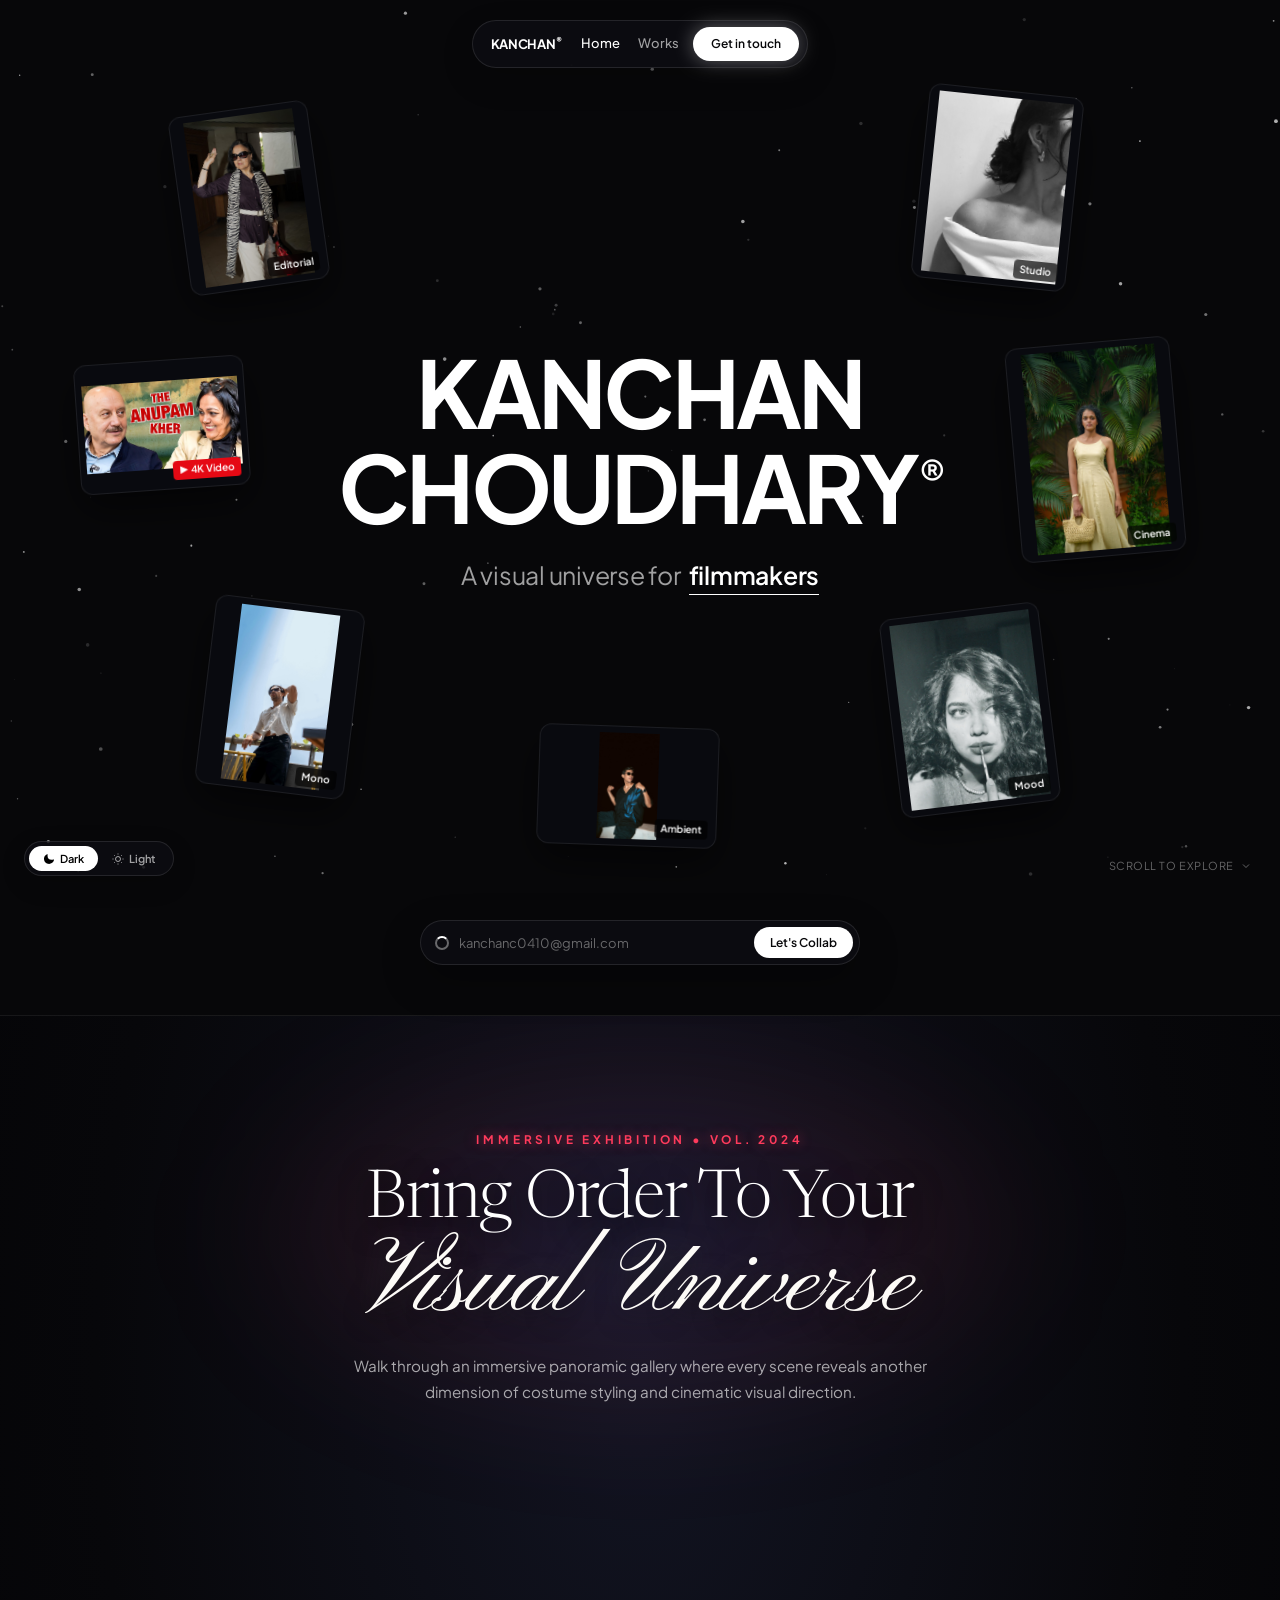
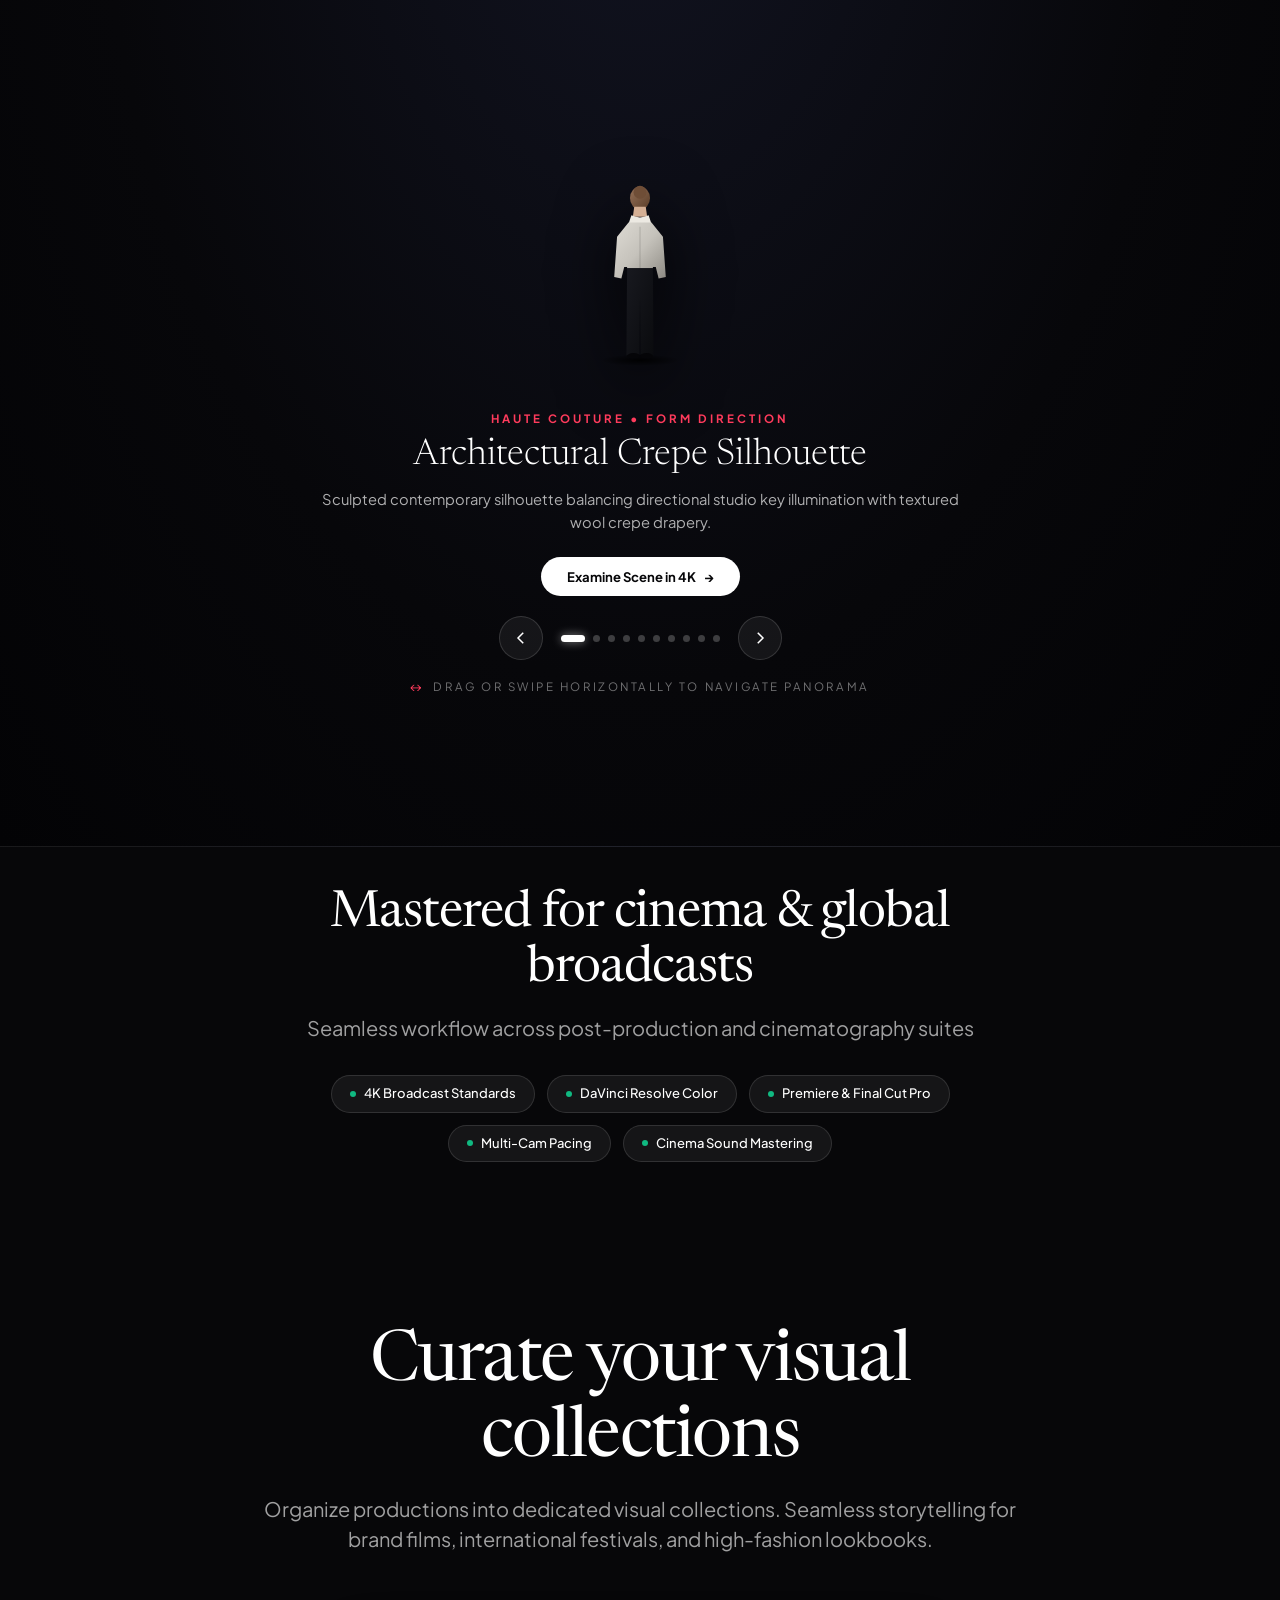
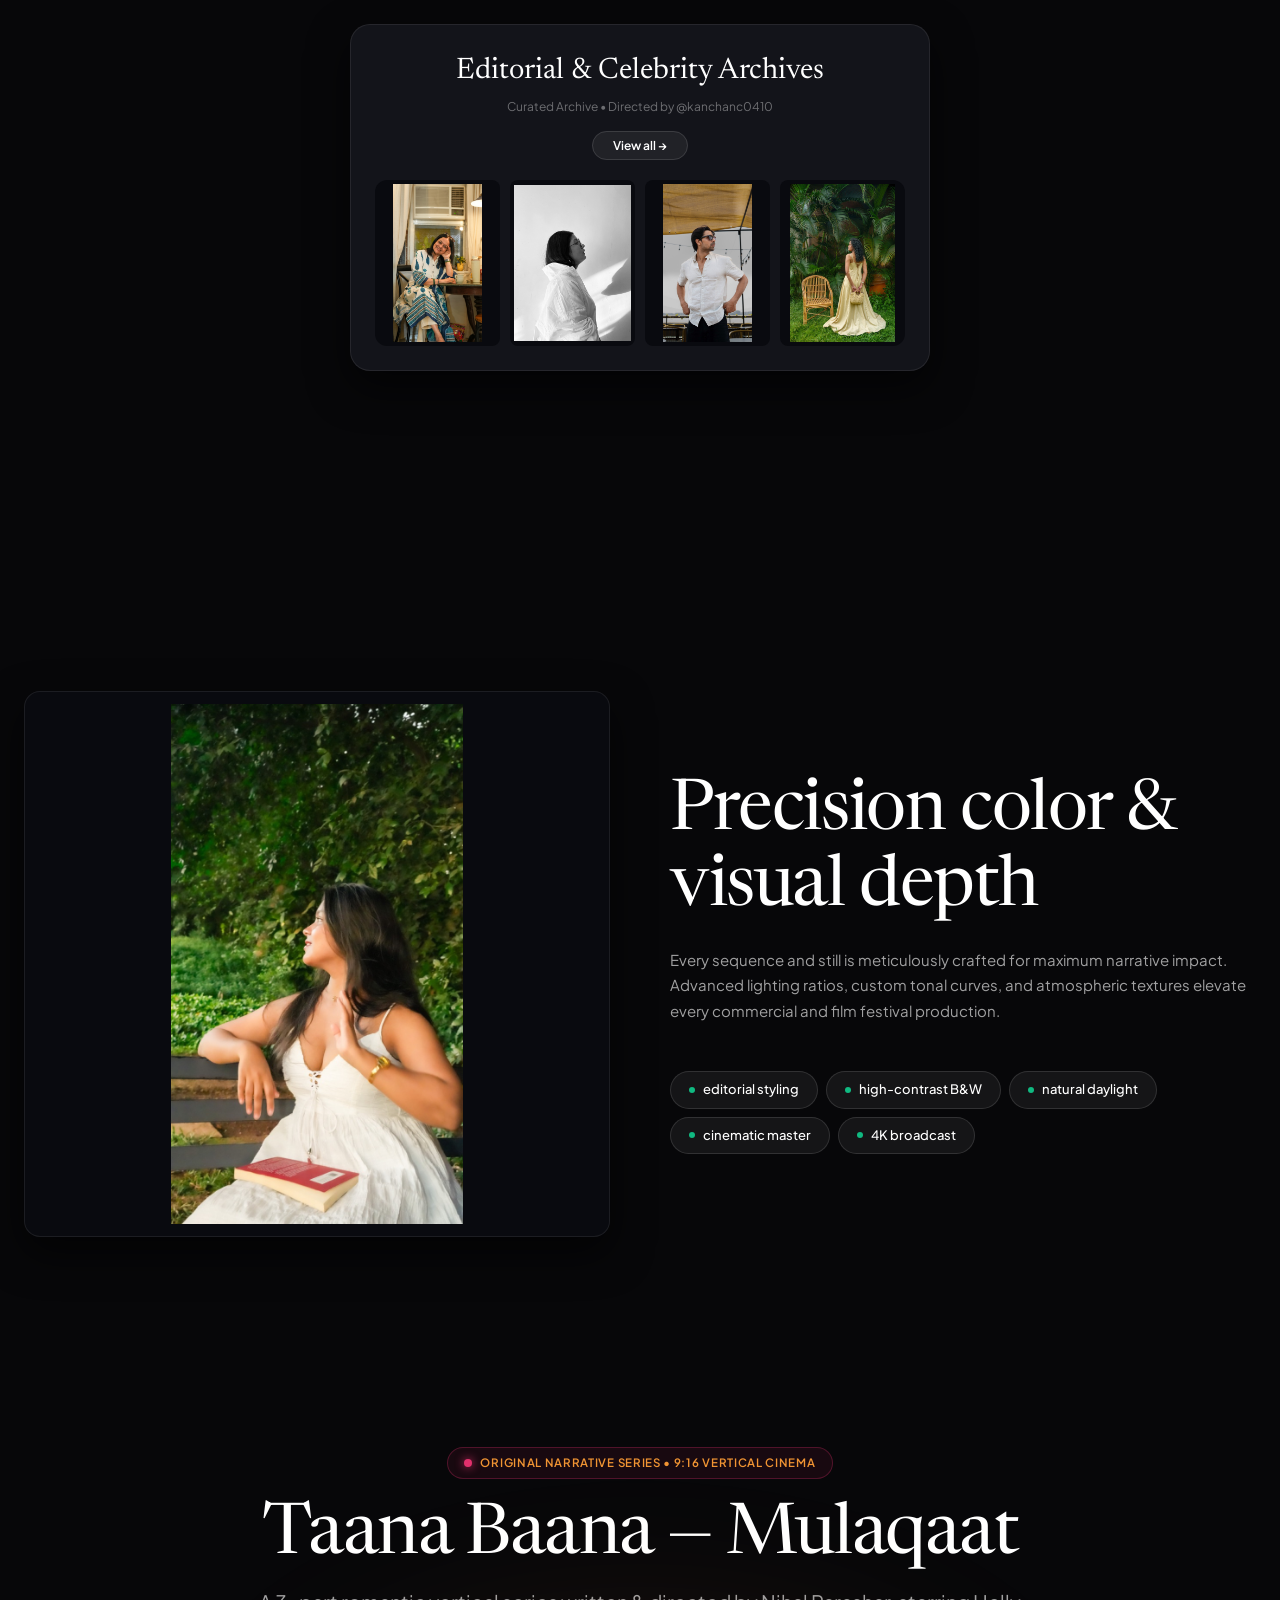
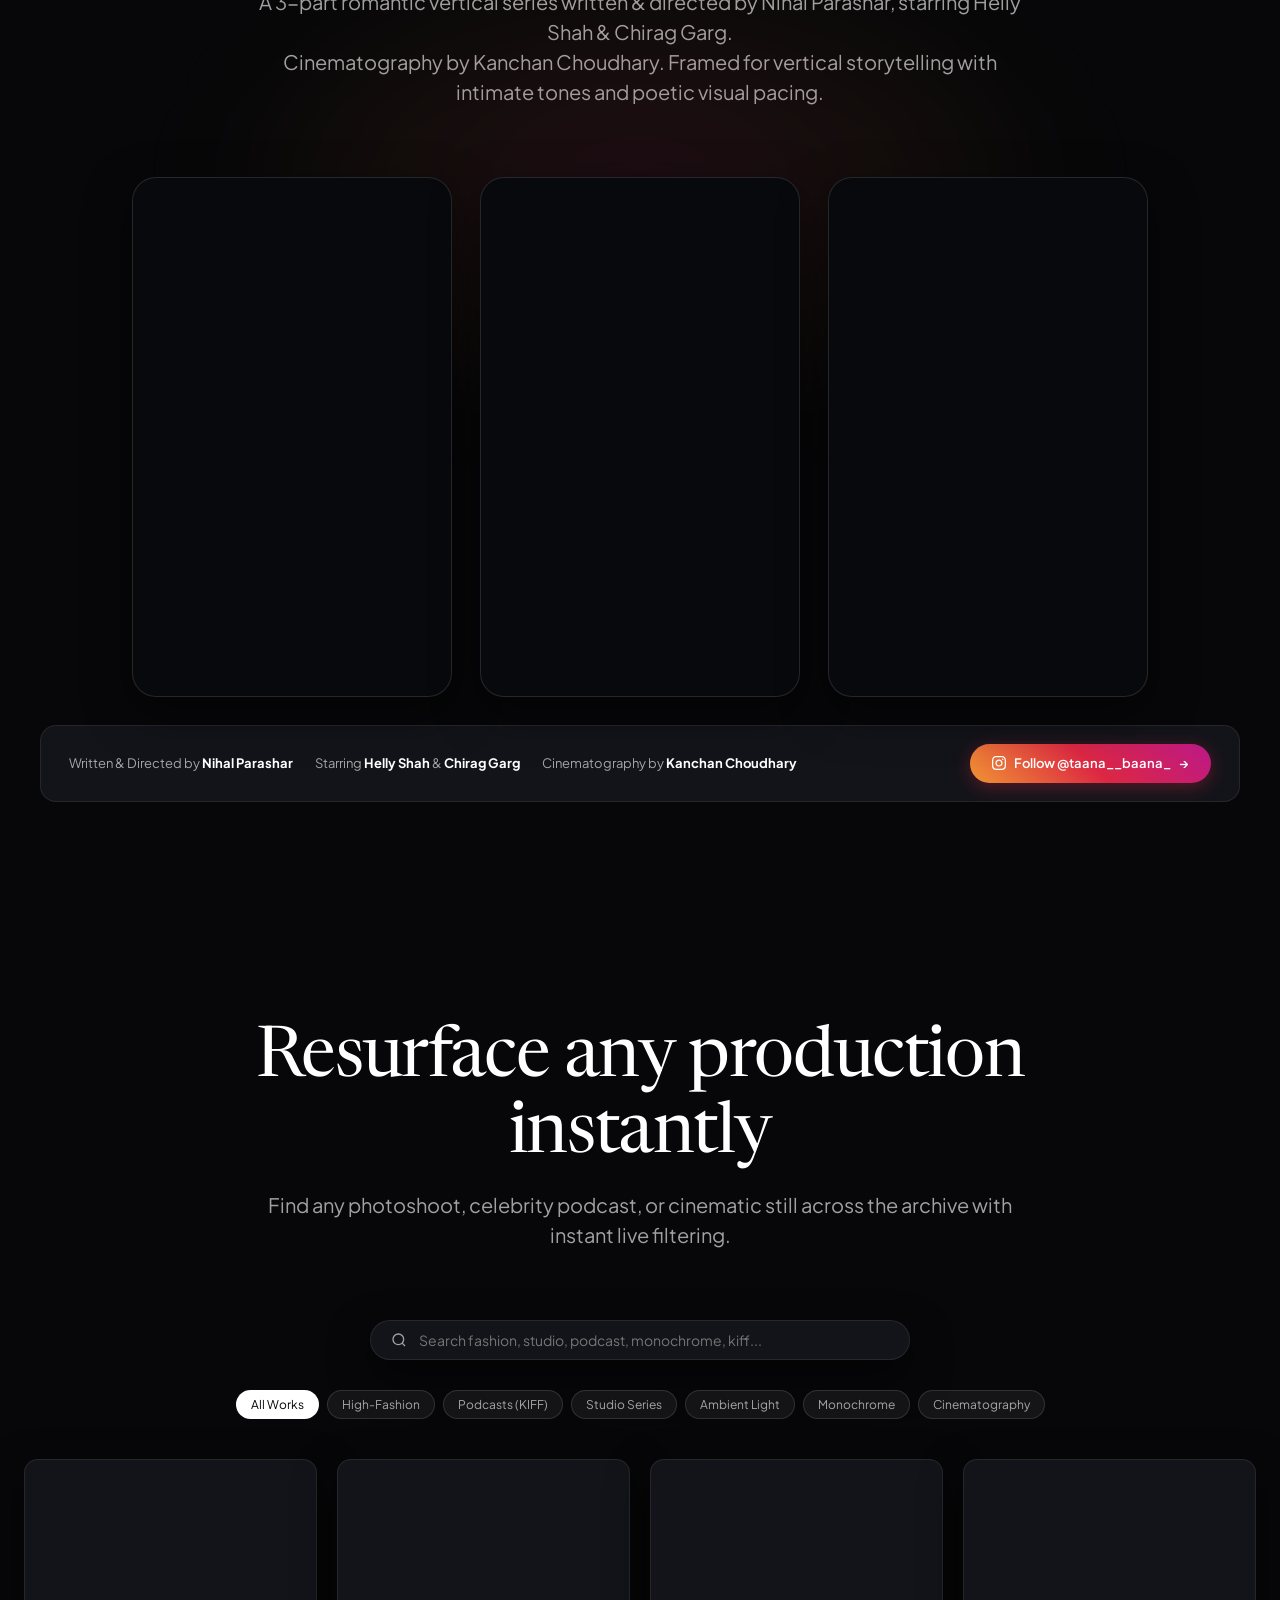
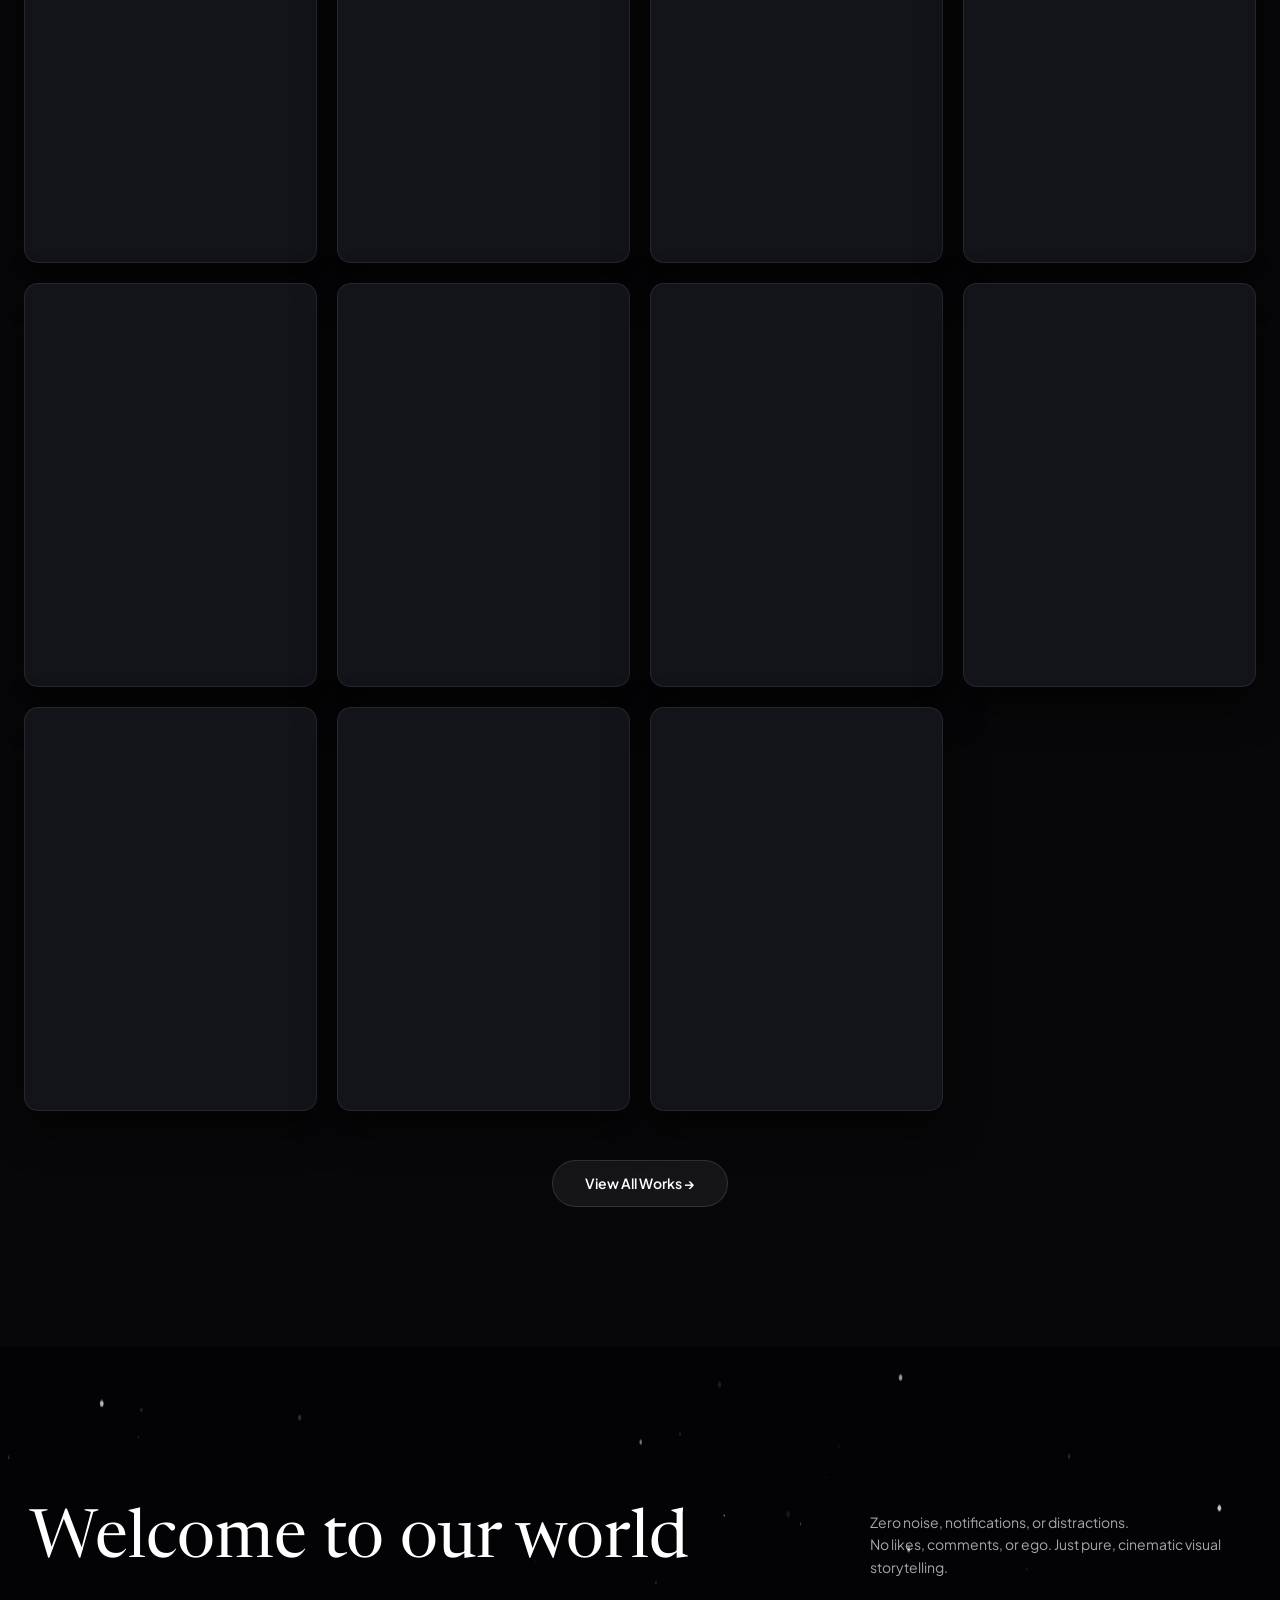
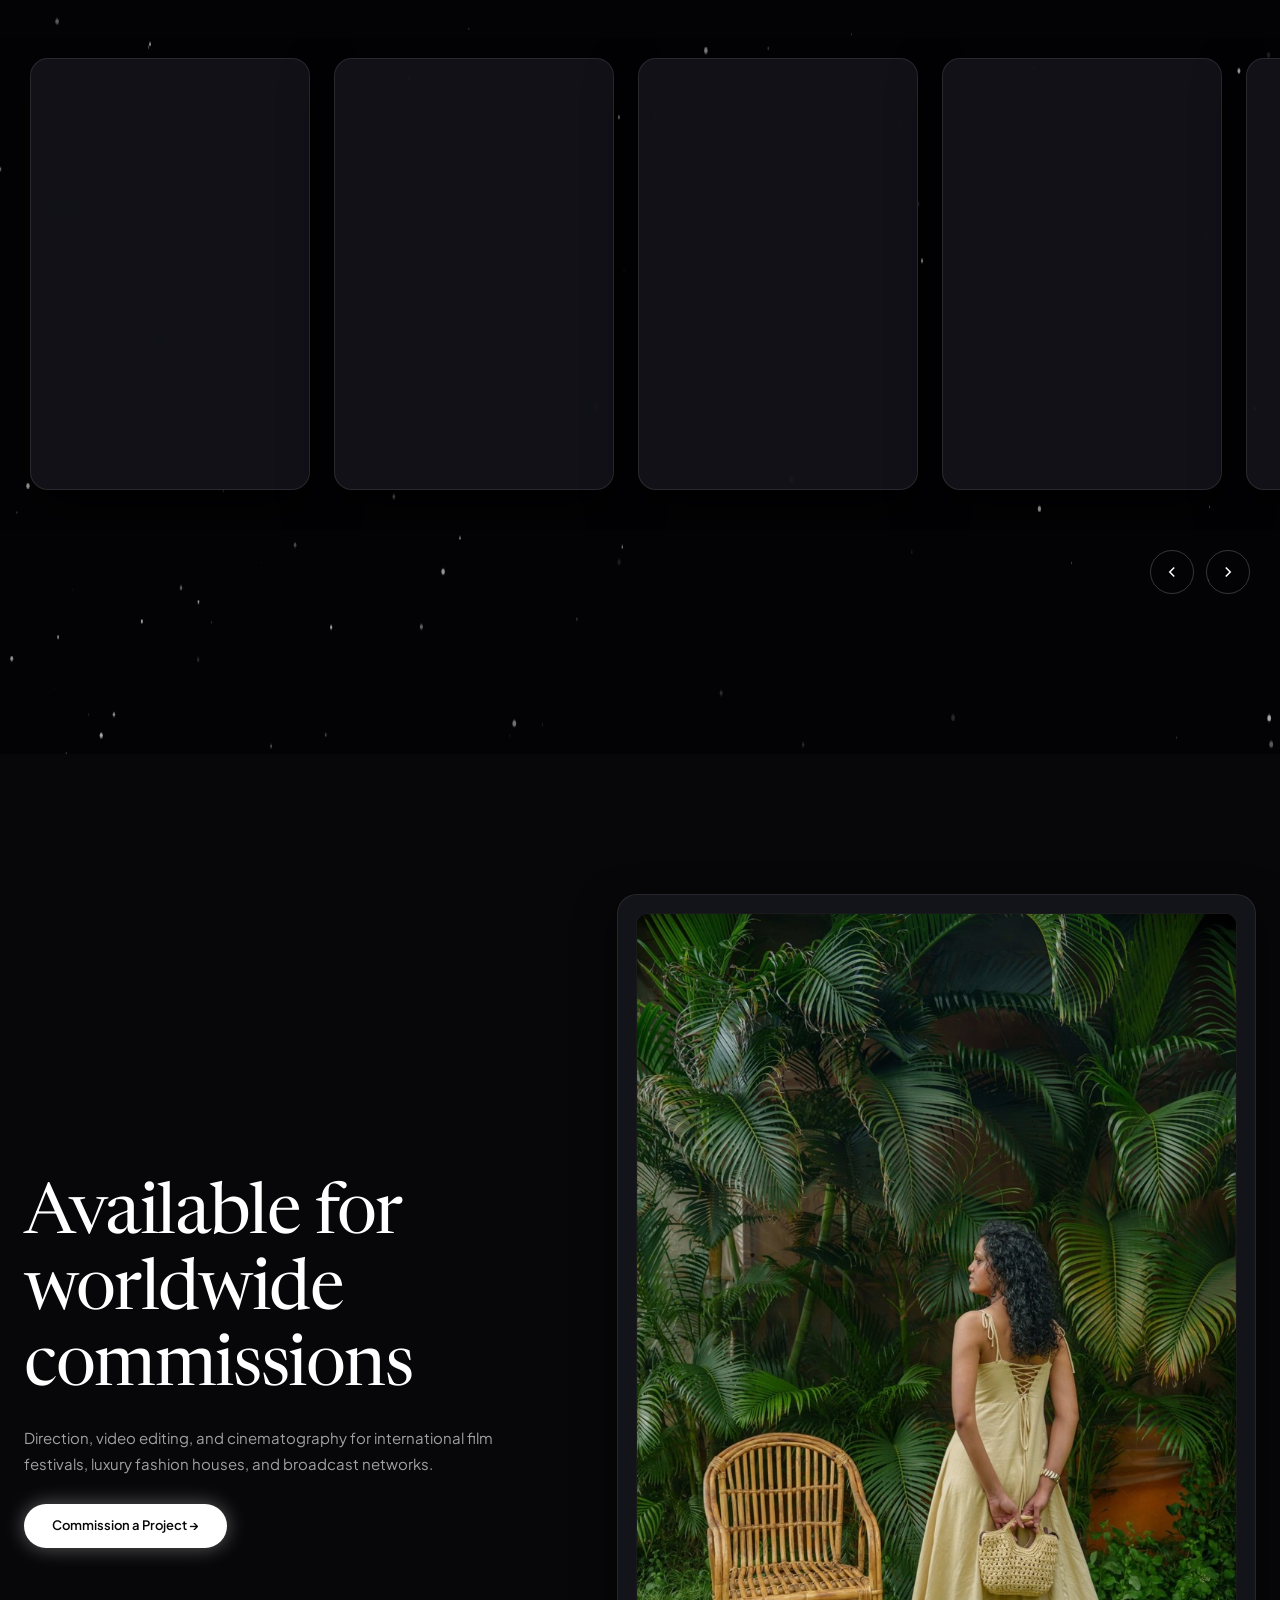
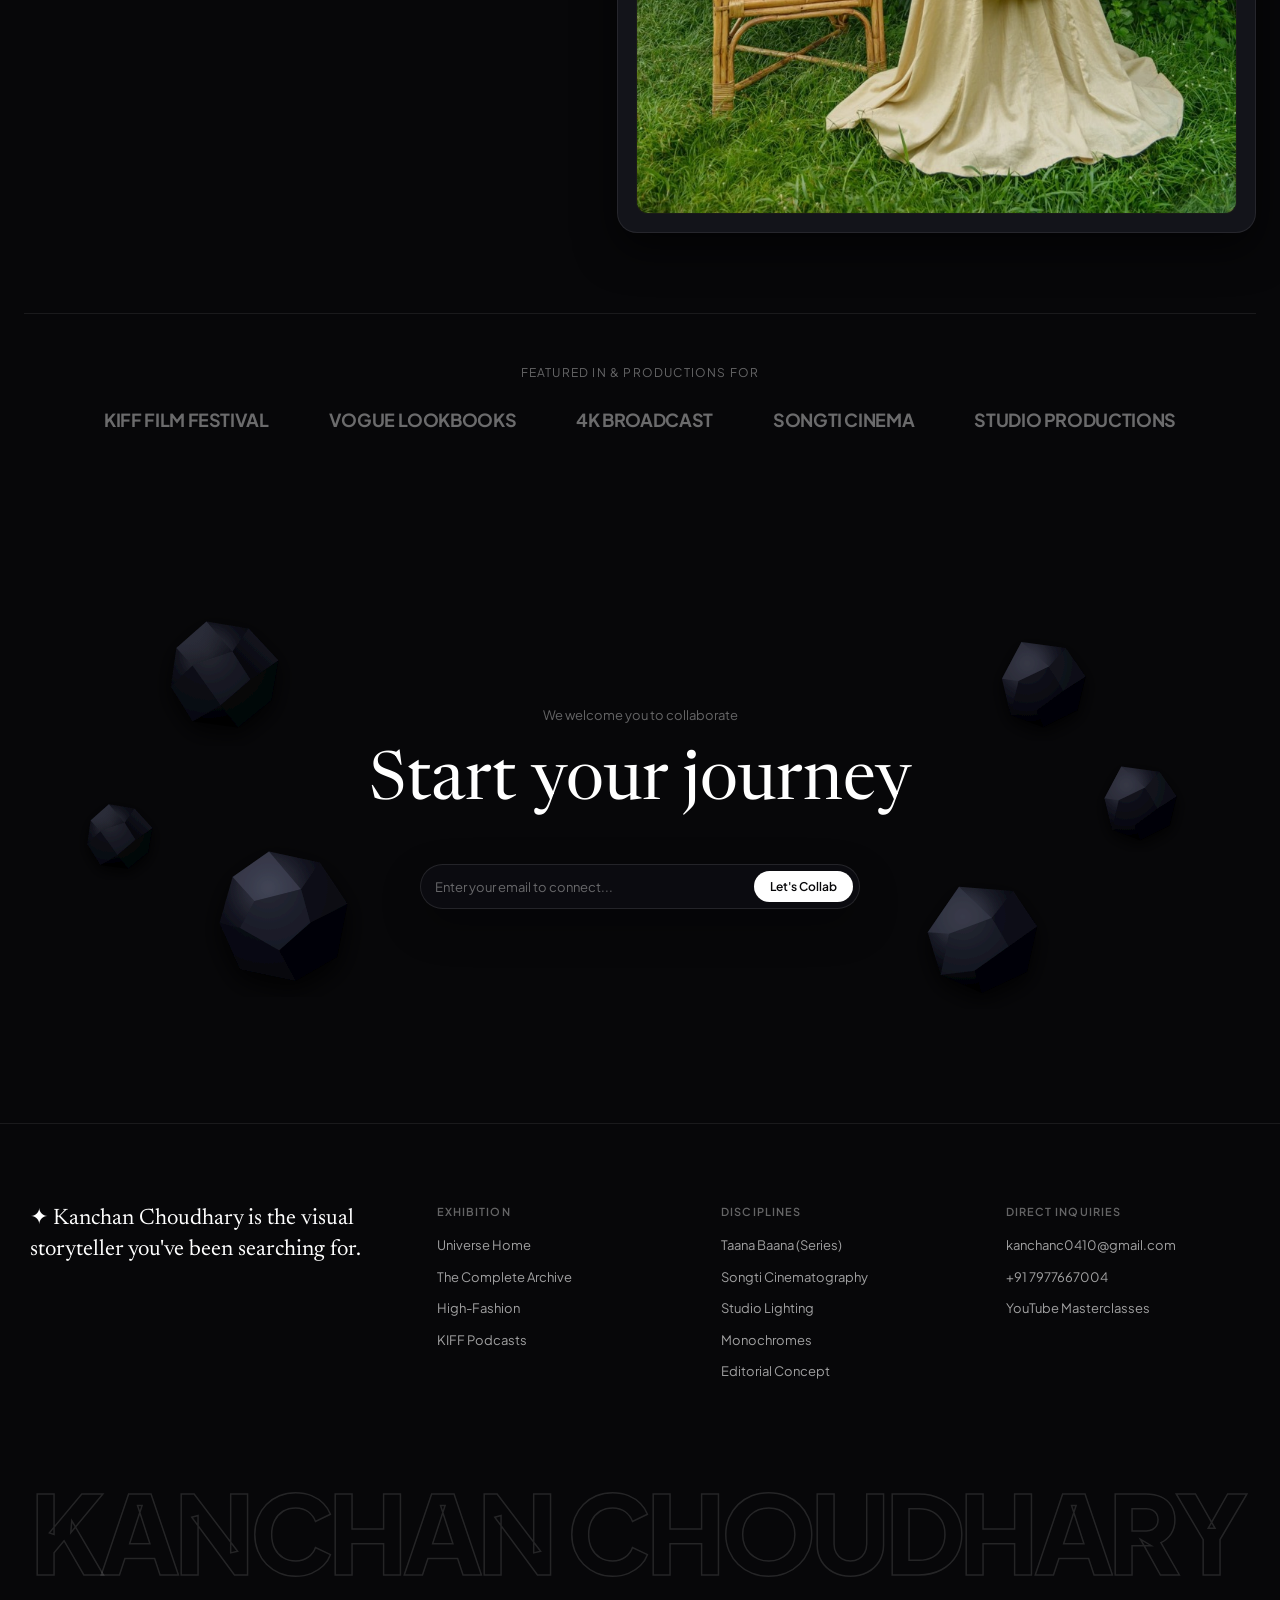
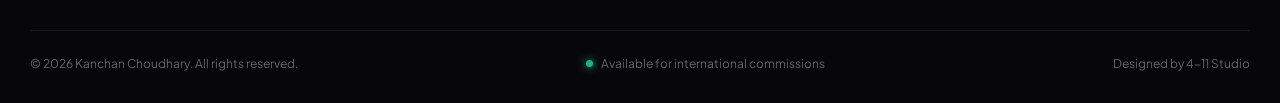
==== commit ce639816: "Transform Bring Order to Your Visual Universe section into 3D cylindrical curved panorama gallery" ====
--- a/index.html
+++ b/index.html
@@ -9,10 +9,10 @@
   <meta content="Kanchan Choudhary — Video Editor, Cinematographer &amp; Visual Storyteller. A creative universe for directors, fashion houses, and filmmakers." property="og:description"/>
   <meta content="assets/slide_10_1.jpg" property="og:image"/>
 
-  <!-- Google Fonts: Plus Jakarta Sans & Newsreader / Instrument Serif -->
+  <!-- Google Fonts: Plus Jakarta Sans, Newsreader & Pinyon Script -->
   <link rel="preconnect" href="https://fonts.googleapis.com">
   <link rel="preconnect" href="https://fonts.gstatic.com" crossorigin>
-  <link href="https://fonts.googleapis.com/css2?family=Newsreader:ital,opsz,wght@0,6..72,300;0,6..72,400;0,6..72,500;1,6..72,300;1,6..72,400&family=Plus+Jakarta+Sans:wght@300;400;500;600;700;800&display=swap" rel="stylesheet">
+  <link href="https://fonts.googleapis.com/css2?family=Newsreader:ital,opsz,wght@0,6..72,300;0,6..72,400;0,6..72,500;1,6..72,300;1,6..72,400&family=Pinyon+Script&family=Plus+Jakarta+Sans:wght@300;400;500;600;700;800&display=swap" rel="stylesheet">
 
   <!-- Cosmos Stylesheet -->
   <link rel="stylesheet" href="css/cosmos.css">
@@ -148,87 +148,193 @@
 
 
   <!-- =========================================================================
-       SECTION 2: "Bring order to your creative universe" (00:09 - 00:11)
-       ========================================================================= -->
-  <section class="cosmos-section" id="order">
-    <div class="section-editorial-header">
-      <h2 class="editorial-title">Bring order to your visual universe</h2>
-      <p class="editorial-subtitle">
-        One home for <span id="sub-cycle" class="cycle-item">cinematography</span>
+       SECTION 2: "Bring Order To Your Visual Universe" (3D Cylindrical Panorama Gallery)
+       Inspired by Dusk & Moss Immersive Curved Exhibition
+       ========================================================================= -->
+  <section class="cosmos-section panorama-section" id="order">
+    <!-- Ambient Panorama Nebula Glow -->
+    <div class="panorama-ambient-glow" aria-hidden="true"></div>
+
+    <div class="panorama-header">
+      <span class="panorama-kicker">IMMERSIVE EXHIBITION &bull; VOL. 2024</span>
+      <h2 class="panorama-main-title">
+        Bring Order To Your<br>
+        <span class="panorama-script-title">Visual Universe</span>
+      </h2>
+      <p class="panorama-subtitle">
+        Walk through an immersive panoramic gallery where every scene reveals another dimension of costume styling and cinematic visual direction.
       </p>
     </div>
 
-    <!-- 4-Column Floating Moodboard Grid with Parallax -->
-    <div class="floating-moodboard-grid">
-
-      <!-- Column 1 -->
-      <div class="moodboard-column">
-        <div class="moodboard-card" data-lightbox="true" data-src="assets/slide_12_1.jpg" data-title="Dramatic Facial Contours">
-          <img src="assets/slide_12_1.jpg" alt="Dramatic Facial Contours" loading="lazy"/>
-          <span class="moodboard-badge">Editorial</span>
-        </div>
-        <div class="moodboard-card" data-lightbox="true" data-src="assets/slide_5_4.jpg" data-title="Studio Shadow &amp; Symmetry">
-          <img src="assets/slide_5_4.jpg" alt="Studio Shadow &amp; Symmetry" loading="lazy"/>
-          <span class="moodboard-badge">Studio</span>
-        </div>
-        <div class="moodboard-quote-card">
-          <p class="quote-text">"Cinema is a matter of what's in the light and what's in the shadow."</p>
-          <div class="quote-author">
-            <span>Martin Scorsese</span>
-            <span style="opacity:0.5;">✦ Direction</span>
-          </div>
-        </div>
-      </div>
-
-      <!-- Column 2 -->
-      <div class="moodboard-column" style="margin-top: 36px;">
-        <div class="moodboard-card" data-lightbox="true" data-video-id="ojgap437XT8" data-title="Saurabh Shukla on Screenwriting &amp; Satya">
-          <img src="assets/yt_saurabh_shukla.jpg" alt="Saurabh Shukla KIFF Masterclass" loading="lazy"/>
-          <span class="moodboard-badge" style="background:#e50914; color:#fff;">▶ 4K Video</span>
-        </div>
-        <div class="moodboard-card" data-lightbox="true" data-src="assets/slide_13_2.jpg" data-title="Monochrome Shadow Play">
-          <img src="assets/slide_13_2.jpg" alt="Monochrome Shadow Play" loading="lazy"/>
-          <span class="moodboard-badge">Mono</span>
-        </div>
-        <div class="moodboard-card" data-lightbox="true" data-src="assets/slide_7_3.jpg" data-title="Songti Narrative Scene Study">
-          <img src="assets/slide_7_3.jpg" alt="Songti Narrative Scene Study" loading="lazy"/>
-          <span class="moodboard-badge">Cinema</span>
-        </div>
-      </div>
-
-      <!-- Column 3 -->
-      <div class="moodboard-column">
-        <div class="moodboard-quote-card">
-          <p class="quote-text">"I am always doing things I can't do; that's how I get to do them."</p>
-          <div class="quote-author">
-            <span>Pablo Picasso</span>
-            <span style="opacity:0.5;">✦ Vision</span>
-          </div>
-        </div>
-        <div class="moodboard-card" data-lightbox="true" data-src="assets/slide_14_1.jpg" data-title="Minimalist Shadow Profile">
-          <img src="assets/slide_14_1.jpg" alt="Minimalist Shadow Profile" loading="lazy"/>
-          <span class="moodboard-badge">Mono</span>
-        </div>
-        <div class="moodboard-card" data-lightbox="true" data-src="assets/slide_6_3.jpg" data-title="Subtle Color Palette">
-          <img src="assets/slide_6_3.jpg" alt="Subtle Color Palette" loading="lazy"/>
-          <span class="moodboard-badge">Mood</span>
-        </div>
-      </div>
-
-      <!-- Column 4 -->
-      <div class="moodboard-column" style="margin-top: 50px;">
-        <div class="moodboard-card" data-lightbox="true" data-src="assets/slide_8_2.jpg" data-title="Ambient Rim Lighting Series">
-          <img src="assets/slide_8_2.jpg" alt="Ambient Rim Lighting" loading="lazy"/>
-          <span class="moodboard-badge">Ambient</span>
-        </div>
-        <div class="moodboard-card" data-lightbox="true" data-video-id="AWiazyKn8ak" data-title="Subhash Sehgal — National Award Film Editing">
-          <img src="assets/yt_subhash_sehgal.jpg" alt="Subhash Sehgal Film Editing" loading="lazy"/>
-          <span class="moodboard-badge" style="background:#e50914; color:#fff;">▶ 4K Video</span>
-        </div>
-        <div class="moodboard-card" data-lightbox="true" data-src="assets/slide_11_3.jpg" data-title="Cinematic Character Presence">
-          <img src="assets/slide_11_3.jpg" alt="Cinematic Character Presence" loading="lazy"/>
-          <span class="moodboard-badge">Character</span>
-        </div>
+    <!-- 3D Cylindrical Curved Panoramic Horizon Stage -->
+    <div class="panorama-stage" id="panorama-stage">
+      <div class="panorama-viewport" id="panorama-viewport" title="Drag or swipe to rotate gallery">
+        <div class="panorama-cylinder" id="panorama-cylinder">
+          
+          <!-- Scene 01 -->
+          <div class="panorama-card" data-index="0"
+               data-title="Architectural Crepe Silhouette"
+               data-tag="Haute Couture &bull; Form Direction"
+               data-desc="Sculpted contemporary silhouette balancing directional studio key illumination with textured wool crepe drapery."
+               data-src="assets/slide_10_1.jpg">
+            <div class="panorama-card-frame">
+              <img src="assets/slide_10_1.jpg" alt="Architectural Crepe Silhouette" loading="lazy">
+              <div class="panorama-card-overlay"></div>
+              <span class="panorama-card-chip">Scene 01</span>
+            </div>
+          </div>
+
+          <!-- Scene 02 -->
+          <div class="panorama-card" data-index="1"
+               data-title="Anupam Kher &bull; Character Direction"
+               data-tag="Cinema Direction &bull; Feature Film"
+               data-desc="Distinguished character presence designed with calibrated color harmonies and bespoke textile detailing."
+               data-src="assets/yt_anupam_kher.jpg">
+            <div class="panorama-card-frame">
+              <img src="assets/yt_anupam_kher.jpg" alt="Anupam Kher Character Direction" loading="lazy">
+              <div class="panorama-card-overlay"></div>
+              <span class="panorama-card-chip">Scene 02</span>
+            </div>
+          </div>
+
+          <!-- Scene 03 -->
+          <div class="panorama-card" data-index="2"
+               data-title="Sculptural Rim Lighting"
+               data-tag="Chiaroscuro &bull; Film Noir"
+               data-desc="High-contrast low-key edge lighting highlighting organic fabric fold tension and anatomical contour."
+               data-src="assets/slide_5_1.jpg">
+            <div class="panorama-card-frame">
+              <img src="assets/slide_5_1.jpg" alt="Sculptural Rim Lighting" loading="lazy">
+              <div class="panorama-card-overlay"></div>
+              <span class="panorama-card-chip">Scene 03</span>
+            </div>
+          </div>
+
+          <!-- Scene 04 -->
+          <div class="panorama-card" data-index="3"
+               data-title="Mulaqaat &bull; Episodic Narrative"
+               data-tag="Streaming Original &bull; Period Drama"
+               data-desc="Warm naturalistic interior atmosphere capturing intimate dialogue moments with textured period garments."
+               data-src="assets/mulaqaat_ep1.jpg">
+            <div class="panorama-card-frame">
+              <img src="assets/mulaqaat_ep1.jpg" alt="Mulaqaat Episodic Narrative" loading="lazy">
+              <div class="panorama-card-overlay"></div>
+              <span class="panorama-card-chip">Scene 04</span>
+            </div>
+          </div>
+
+          <!-- Scene 05 -->
+          <div class="panorama-card" data-index="4"
+               data-title="Draped Urban Movement"
+               data-tag="Streetwear &bull; Fluid Contour"
+               data-desc="Relaxed silhouette engineering designed for effortless street mobility and natural daylight grading."
+               data-src="assets/slide_7_4.jpg">
+            <div class="panorama-card-frame">
+              <img src="assets/slide_7_4.jpg" alt="Draped Urban Movement" loading="lazy">
+              <div class="panorama-card-overlay"></div>
+              <span class="panorama-card-chip">Scene 05</span>
+            </div>
+          </div>
+
+          <!-- Scene 06 -->
+          <div class="panorama-card" data-index="5"
+               data-title="Avant-Garde Noir Direction"
+               data-tag="Editorial Archive &bull; Cover Visual"
+               data-desc="Signature portfolio cover still featuring dramatic low-key rim illumination and architectural shadow balance."
+               data-src="assets/slide_1_1.jpg">
+            <div class="panorama-card-frame">
+              <img src="assets/slide_1_1.jpg" alt="Avant-Garde Noir Direction" loading="lazy">
+              <div class="panorama-card-overlay"></div>
+              <span class="panorama-card-chip">Scene 06</span>
+            </div>
+          </div>
+
+          <!-- Scene 07 -->
+          <div class="panorama-card" data-index="6"
+               data-title="Saurabh Shukla &bull; Masterclass"
+               data-tag="Cinema Discourse &bull; Dialogue"
+               data-desc="Legendary screenwriting dialogue and acting workshop costume aesthetic captured at KIFF Masterclass."
+               data-src="assets/yt_saurabh_shukla.jpg">
+            <div class="panorama-card-frame">
+              <img src="assets/yt_saurabh_shukla.jpg" alt="Saurabh Shukla Masterclass" loading="lazy">
+              <div class="panorama-card-overlay"></div>
+              <span class="panorama-card-chip">Scene 07</span>
+            </div>
+          </div>
+
+          <!-- Scene 08 -->
+          <div class="panorama-card" data-index="7"
+               data-title="Poised Studio Stance"
+               data-tag="Editorial Attitude &bull; Character"
+               data-desc="Expressive character attitude framed through calibrated studio fill ratios and sculptural attire."
+               data-src="assets/slide_12_5.jpg">
+            <div class="panorama-card-frame">
+              <img src="assets/slide_12_5.jpg" alt="Poised Studio Stance" loading="lazy">
+              <div class="panorama-card-overlay"></div>
+              <span class="panorama-card-chip">Scene 08</span>
+            </div>
+          </div>
+
+          <!-- Scene 09 -->
+          <div class="panorama-card" data-index="8"
+               data-title="Textured Fabric Expression"
+               data-tag="Textile Research &bull; Tactile"
+               data-desc="Deep textural fabric exploration blending traditional handwoven motifs with high-fashion geometry."
+               data-src="assets/slide_7_3.jpg">
+            <div class="panorama-card-frame">
+              <img src="assets/slide_7_3.jpg" alt="Textured Fabric Expression" loading="lazy">
+              <div class="panorama-card-overlay"></div>
+              <span class="panorama-card-chip">Scene 09</span>
+            </div>
+          </div>
+
+          <!-- Scene 10 -->
+          <div class="panorama-card" data-index="9"
+               data-title="Deepshikha Nagpal &bull; Screen Glamour"
+               data-tag="Celebrity Styling &bull; Cinema"
+               data-desc="High-impact visual direction uniting glamorous screen poise with tailored red-carpet architecture."
+               data-src="assets/yt_deepshikha_nagpal.jpg">
+            <div class="panorama-card-frame">
+              <img src="assets/yt_deepshikha_nagpal.jpg" alt="Deepshikha Nagpal Screen Glamour" loading="lazy">
+              <div class="panorama-card-overlay"></div>
+              <span class="panorama-card-chip">Scene 10</span>
+            </div>
+          </div>
+
+        </div>
+
+        <!-- Museum Observer Figure standing at center front (Exact to video) -->
+        <div class="panorama-observer" aria-hidden="true">
+          <img src="assets/gallery_observer.svg" alt="" class="observer-svg">
+        </div>
+
+      </div>
+
+      <!-- Active Scene Floating Metadata Plaque -->
+      <div class="panorama-scene-meta">
+        <span class="panorama-scene-tag" id="panorama-active-tag">Haute Couture &bull; Form Direction</span>
+        <h3 class="panorama-scene-title" id="panorama-active-title">Architectural Crepe Silhouette</h3>
+        <p class="panorama-scene-desc" id="panorama-active-desc">Sculpted contemporary silhouette balancing directional studio key illumination with textured wool crepe drapery.</p>
+        <button type="button" class="panorama-lightbox-btn" id="panorama-active-btn" data-lightbox="true" data-src="assets/slide_10_1.jpg" data-title="Architectural Crepe Silhouette">
+          <span>Examine Scene in 4K</span> &rarr;
+        </button>
+      </div>
+
+      <!-- Interactive Controls: Navigation Buttons, Drag Hint & Dots -->
+      <div class="panorama-controls-bar">
+        <button type="button" class="panorama-arrow-btn prev" id="panorama-prev-btn" aria-label="Previous Scene">
+          <svg viewBox="0 0 24 24" fill="none" stroke="currentColor" stroke-width="2" width="18" height="18"><path d="M15 19l-7-7 7-7"/></svg>
+        </button>
+
+        <div class="panorama-dots-row" id="panorama-dots-container"></div>
+
+        <button type="button" class="panorama-arrow-btn next" id="panorama-next-btn" aria-label="Next Scene">
+          <svg viewBox="0 0 24 24" fill="none" stroke="currentColor" stroke-width="2" width="18" height="18"><path d="M9 5l7 7-7 7"/></svg>
+        </button>
+      </div>
+
+      <div class="panorama-drag-hint">
+        <span class="drag-icon">&harr;</span> Drag or swipe horizontally to navigate panorama
       </div>
 
     </div>
--- a/css/cosmos.css
+++ b/css/cosmos.css
@@ -129,7 +129,7 @@
 }
 
 /* Rendering performance containment for smooth 60fps scrolling */
-.orbit-card, .moodboard-card, .resurface-item, .world-card, .photo-card-wrapper, .cinema-reel-frame {
+.orbit-card, .moodboard-card, .resurface-item, .world-card, .photo-card-wrapper, .cinema-reel-frame, .panorama-card {
   contain: content;
   content-visibility: auto;
 }
@@ -1985,3 +1985,385 @@
   }
 }
 
+/* ==========================================================================
+   SECTION 2: 3D CYLINDRICAL CURVED PANORAMA EXHIBITION (Dusk & Moss Style)
+   ========================================================================== */
+.panorama-section {
+  position: relative;
+  overflow: hidden;
+  padding: 110px 20px 130px 20px;
+  background: radial-gradient(ellipse at 50% 25%, #121422 0%, #07070a 60%, #030305 100%) !important;
+  color: #ffffff !important;
+  border-top: 1px solid rgba(255, 255, 255, 0.08);
+  border-bottom: 1px solid rgba(255, 255, 255, 0.08);
+}
+
+.panorama-ambient-glow {
+  position: absolute;
+  top: 15%;
+  left: 50%;
+  transform: translate(-50%, -50%);
+  width: 850px;
+  height: 400px;
+  background: radial-gradient(ellipse, rgba(99, 102, 241, 0.12) 0%, rgba(255, 59, 92, 0.08) 50%, transparent 70%);
+  filter: blur(65px);
+  pointer-events: none;
+  z-index: 0;
+}
+
+.panorama-header {
+  position: relative;
+  z-index: 2;
+  text-align: center;
+  max-width: 860px;
+  margin: 0 auto 50px auto;
+  padding: 0 20px;
+}
+
+.panorama-kicker {
+  display: inline-block;
+  font-family: var(--font-sans);
+  font-size: 0.74rem;
+  font-weight: 700;
+  letter-spacing: 0.32em;
+  text-transform: uppercase;
+  color: #ff3b5c;
+  margin-bottom: 18px;
+  text-shadow: 0 0 12px rgba(255, 59, 92, 0.6);
+}
+
+.panorama-main-title {
+  font-family: var(--font-serif);
+  font-size: clamp(2.4rem, 5.2vw, 4.3rem);
+  font-weight: 300;
+  line-height: 1.05;
+  letter-spacing: -0.02em;
+  color: #ffffff;
+  margin: 0;
+  text-shadow: 0 8px 30px rgba(0, 0, 0, 0.9);
+}
+
+.panorama-script-title {
+  display: block;
+  font-family: 'Pinyon Script', cursive;
+  font-size: clamp(3.8rem, 8.2vw, 7.2rem);
+  font-weight: 400;
+  line-height: 0.88;
+  color: #fdfbf7;
+  margin-top: 2px;
+  text-shadow: 0 6px 26px rgba(0, 0, 0, 0.8), 0 0 35px rgba(255, 255, 255, 0.16);
+}
+
+.panorama-subtitle {
+  font-family: var(--font-sans);
+  font-size: 0.95rem;
+  line-height: 1.68;
+  color: rgba(255, 255, 255, 0.64);
+  max-width: 640px;
+  margin: 22px auto 0 auto;
+  font-weight: 400;
+}
+
+/* 3D Perspective Stage */
+.panorama-stage {
+  position: relative;
+  z-index: 2;
+  width: 100%;
+  max-width: 1400px;
+  margin: 0 auto;
+  perspective: 1200px;
+  -webkit-perspective: 1200px;
+  overflow: hidden;
+  padding-bottom: 20px;
+}
+
+.panorama-viewport {
+  position: relative;
+  width: 100%;
+  height: 520px;
+  display: flex;
+  align-items: center;
+  justify-content: center;
+  transform-style: preserve-3d;
+  -webkit-transform-style: preserve-3d;
+  user-select: none;
+  cursor: grab;
+}
+
+.panorama-viewport:active {
+  cursor: grabbing;
+}
+
+.panorama-cylinder {
+  position: relative;
+  width: 100%;
+  height: 100%;
+  display: flex;
+  align-items: center;
+  justify-content: center;
+  transform-style: preserve-3d;
+  -webkit-transform-style: preserve-3d;
+}
+
+/* Cylindrical Scene Card */
+.panorama-card {
+  position: absolute;
+  width: 300px;
+  height: 420px;
+  border-radius: 18px;
+  transform-style: preserve-3d;
+  -webkit-transform-style: preserve-3d;
+  will-change: transform, opacity;
+  cursor: pointer;
+  transition: box-shadow 0.35s ease;
+}
+
+.panorama-card-frame {
+  position: relative;
+  width: 100%;
+  height: 100%;
+  border-radius: 18px;
+  overflow: hidden;
+  background: #0b0c13;
+  border: 1px solid rgba(255, 255, 255, 0.12);
+  box-shadow: 0 20px 50px rgba(0, 0, 0, 0.8);
+  transition: border-color 0.35s ease, box-shadow 0.35s ease, transform 0.4s ease;
+}
+
+.panorama-card img {
+  width: 100%;
+  height: 100%;
+  object-fit: cover;
+  display: block;
+  filter: brightness(0.92) contrast(1.04);
+  transition: transform 0.5s ease, filter 0.3s ease;
+}
+
+.panorama-card-overlay {
+  position: absolute;
+  inset: 0;
+  background: linear-gradient(180deg, rgba(0, 0, 0, 0.1) 40%, rgba(0, 0, 0, 0.85) 100%);
+  pointer-events: none;
+}
+
+.panorama-card-chip {
+  position: absolute;
+  top: 16px;
+  left: 16px;
+  background: rgba(0, 0, 0, 0.72);
+  backdrop-filter: blur(8px);
+  -webkit-backdrop-filter: blur(8px);
+  border: 1px solid rgba(255, 255, 255, 0.16);
+  padding: 5px 14px;
+  border-radius: 999px;
+  font-family: var(--font-sans);
+  font-size: 0.68rem;
+  font-weight: 700;
+  letter-spacing: 0.16em;
+  text-transform: uppercase;
+  color: #ffffff;
+}
+
+.panorama-card.is-center .panorama-card-frame {
+  border-color: rgba(255, 255, 255, 0.38);
+  box-shadow: 0 32px 75px rgba(0, 0, 0, 0.95), 0 0 32px rgba(255, 59, 92, 0.22);
+}
+
+.panorama-card:hover .panorama-card-frame img {
+  transform: scale(1.04);
+  filter: brightness(1.04);
+}
+
+/* Museum Visitor Observer Figure (Exact to video) */
+.panorama-observer {
+  position: absolute;
+  bottom: 8px;
+  left: 50%;
+  transform: translateX(-50%);
+  width: 86px;
+  z-index: 22;
+  pointer-events: none;
+  filter: drop-shadow(0 16px 32px rgba(0, 0, 0, 0.95));
+}
+
+.observer-svg {
+  width: 100%;
+  height: auto;
+  display: block;
+}
+
+/* Active Scene Metadata Plaque */
+.panorama-scene-meta {
+  text-align: center;
+  max-width: 680px;
+  margin: 36px auto 20px auto;
+  position: relative;
+  z-index: 10;
+  padding: 0 20px;
+}
+
+.panorama-scene-tag {
+  font-family: var(--font-sans);
+  font-size: 0.72rem;
+  font-weight: 700;
+  letter-spacing: 0.26em;
+  text-transform: uppercase;
+  color: #ff3b5c;
+  display: block;
+  margin-bottom: 8px;
+}
+
+.panorama-scene-title {
+  font-family: var(--font-serif);
+  font-size: clamp(1.6rem, 3.2vw, 2.3rem);
+  font-weight: 300;
+  line-height: 1.15;
+  color: #ffffff;
+  margin: 0 0 10px 0;
+}
+
+.panorama-scene-desc {
+  font-family: var(--font-sans);
+  font-size: 0.92rem;
+  line-height: 1.62;
+  color: rgba(255, 255, 255, 0.68);
+  margin: 0 0 22px 0;
+}
+
+.panorama-lightbox-btn {
+  display: inline-flex;
+  align-items: center;
+  gap: 8px;
+  background: #ffffff;
+  color: #070709;
+  padding: 11px 26px;
+  border-radius: 999px;
+  font-family: var(--font-sans);
+  font-size: 0.82rem;
+  font-weight: 700;
+  cursor: pointer;
+  border: none;
+  transition: transform 0.25s ease, box-shadow 0.25s ease, background-color 0.25s ease;
+}
+
+.panorama-lightbox-btn:hover {
+  transform: translateY(-2px);
+  background: #f3f3f8;
+  box-shadow: 0 8px 24px rgba(255, 255, 255, 0.35);
+}
+
+/* Interactive Controls Bar */
+.panorama-controls-bar {
+  display: flex;
+  justify-content: center;
+  align-items: center;
+  gap: 18px;
+  margin-top: 8px;
+}
+
+.panorama-arrow-btn {
+  width: 44px;
+  height: 44px;
+  border-radius: 50%;
+  background: rgba(255, 255, 255, 0.06);
+  border: 1px solid rgba(255, 255, 255, 0.14);
+  color: #ffffff;
+  display: flex;
+  align-items: center;
+  justify-content: center;
+  cursor: pointer;
+  transition: all 0.25s ease;
+}
+
+.panorama-arrow-btn:hover {
+  background: rgba(255, 255, 255, 0.18);
+  border-color: rgba(255, 255, 255, 0.35);
+  transform: scale(1.06);
+}
+
+.panorama-dots-row {
+  display: flex;
+  gap: 8px;
+  align-items: center;
+}
+
+.panorama-dot {
+  width: 7px;
+  height: 7px;
+  border-radius: 50%;
+  background: rgba(255, 255, 255, 0.22);
+  transition: all 0.25s ease;
+  cursor: pointer;
+  border: none;
+  padding: 0;
+}
+
+.panorama-dot.active {
+  width: 24px;
+  border-radius: 4px;
+  background: #ffffff;
+  box-shadow: 0 0 10px rgba(255, 255, 255, 0.5);
+}
+
+.panorama-drag-hint {
+  text-align: center;
+  font-family: var(--font-sans);
+  font-size: 0.72rem;
+  letter-spacing: 0.22em;
+  text-transform: uppercase;
+  color: rgba(255, 255, 255, 0.42);
+  margin-top: 18px;
+}
+
+.panorama-drag-hint .drag-icon {
+  display: inline-block;
+  margin-right: 4px;
+  color: #ff3b5c;
+}
+
+/* Mobile & Tablet Responsiveness */
+@media (max-width: 1024px) {
+  .panorama-viewport {
+    height: 460px;
+  }
+  .panorama-card {
+    width: 260px;
+    height: 370px;
+  }
+  .panorama-observer {
+    width: 74px;
+  }
+}
+
+@media (max-width: 768px) {
+  .panorama-section {
+    padding: 80px 16px 95px 16px;
+  }
+  .panorama-viewport {
+    height: 380px;
+  }
+  .panorama-card {
+    width: 210px;
+    height: 300px;
+    border-radius: 14px;
+  }
+  .panorama-observer {
+    width: 62px;
+    bottom: -4px;
+  }
+  .panorama-main-title {
+    font-size: 2.1rem;
+  }
+  .panorama-script-title {
+    font-size: 3.4rem;
+  }
+  .panorama-scene-title {
+    font-size: 1.4rem;
+  }
+  .panorama-arrow-btn {
+    width: 38px;
+    height: 38px;
+  }
+}
+
+
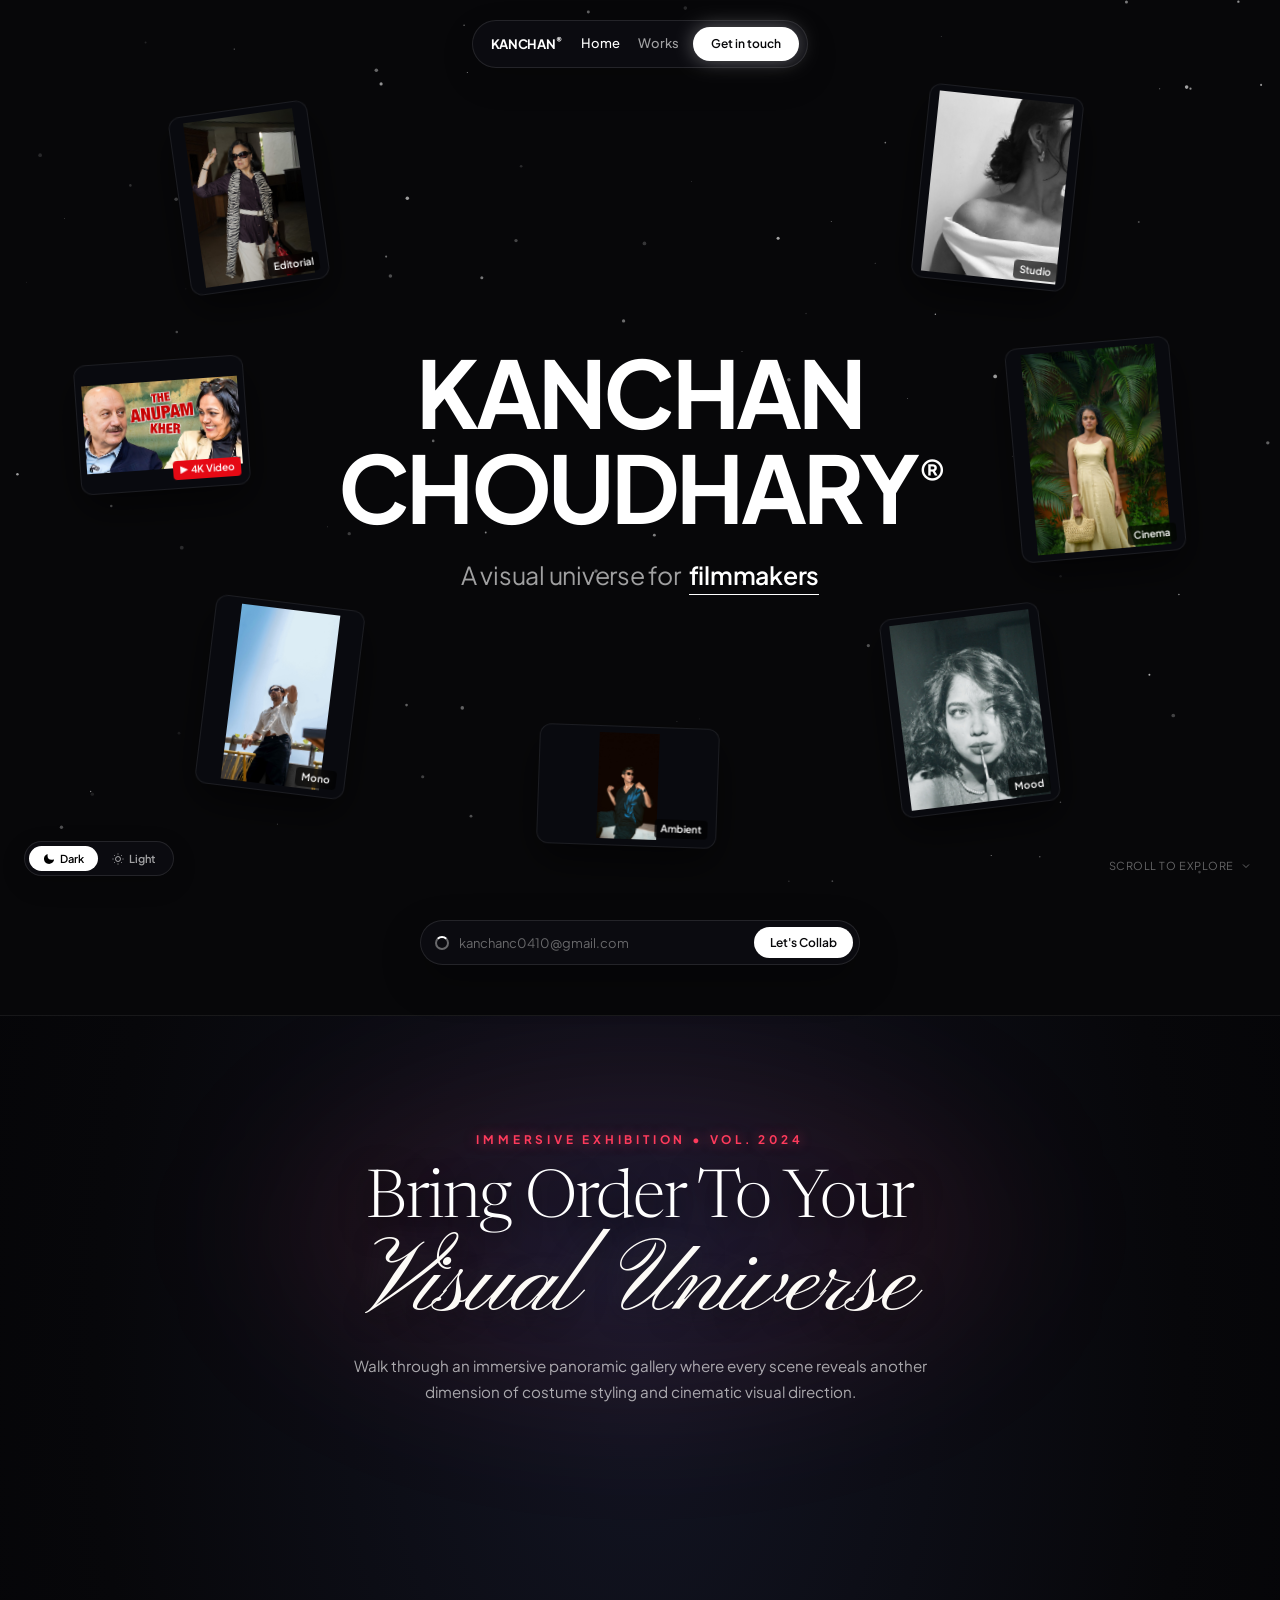
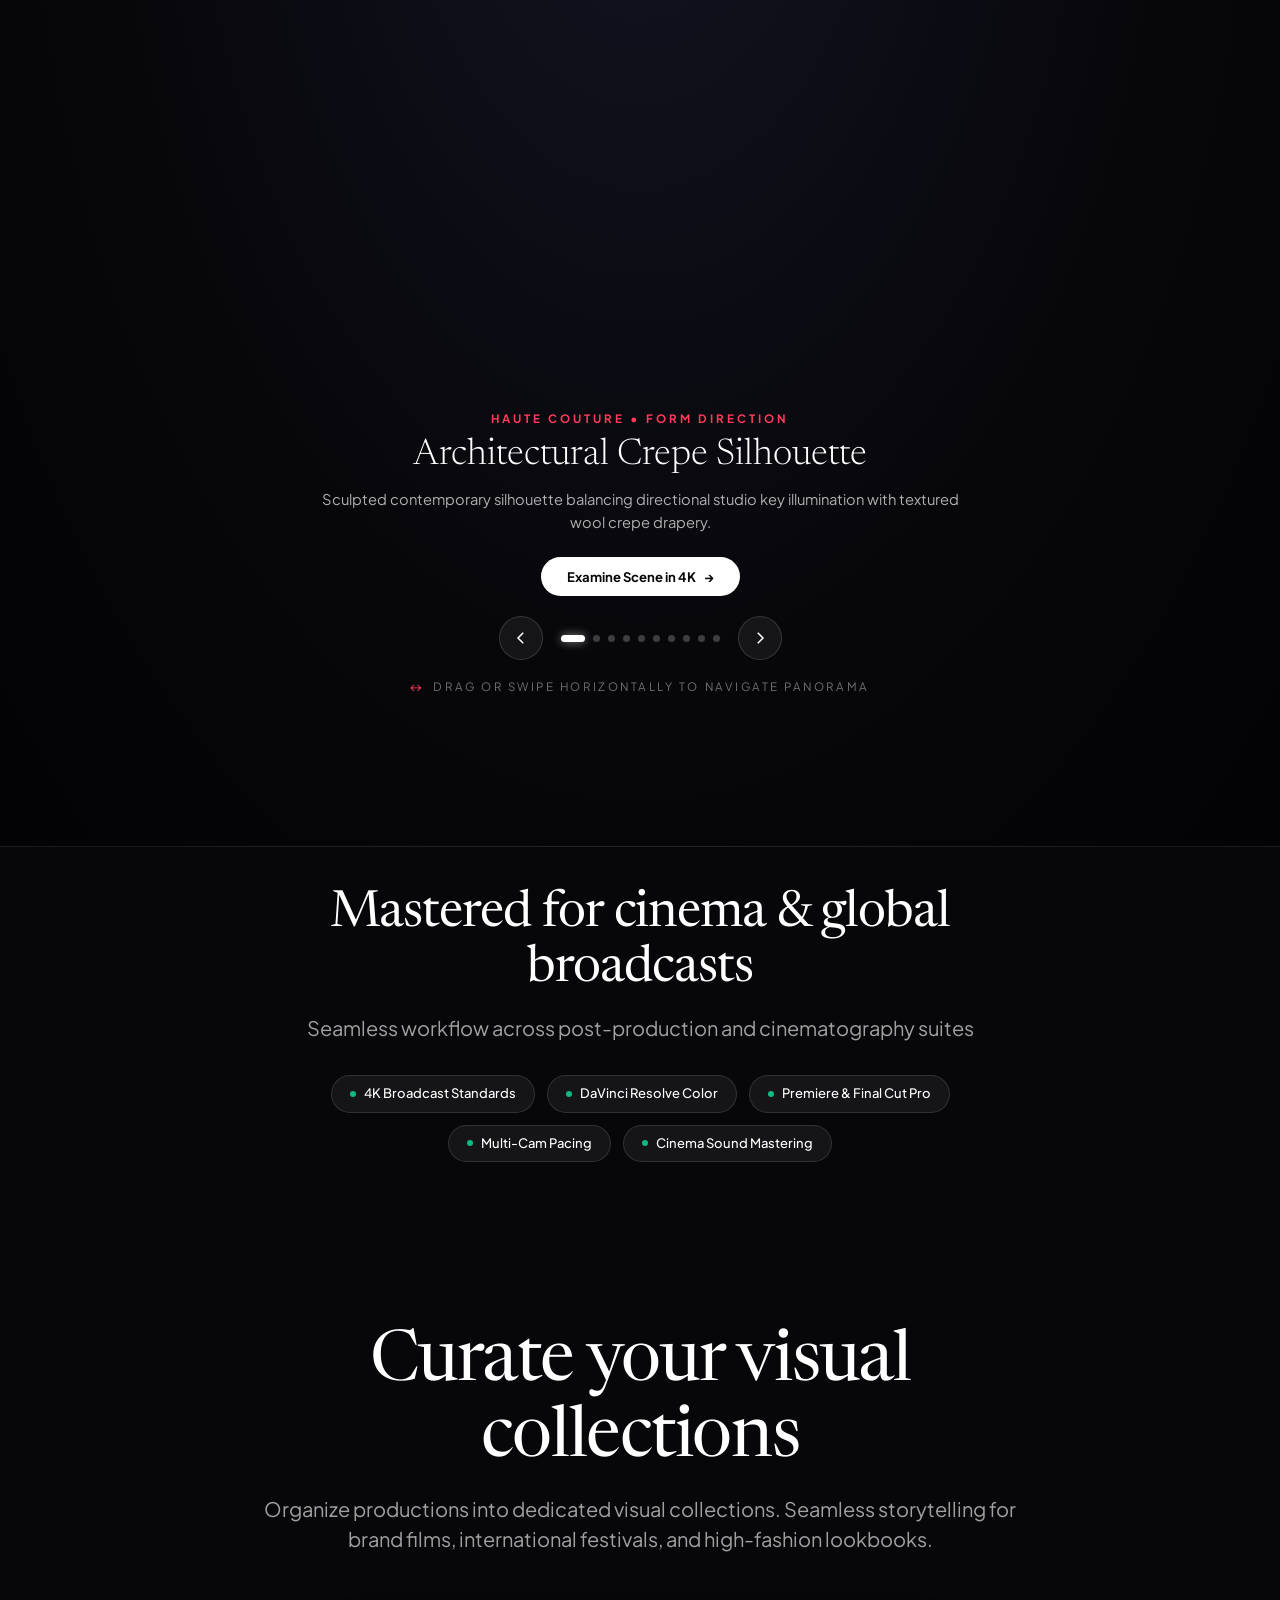
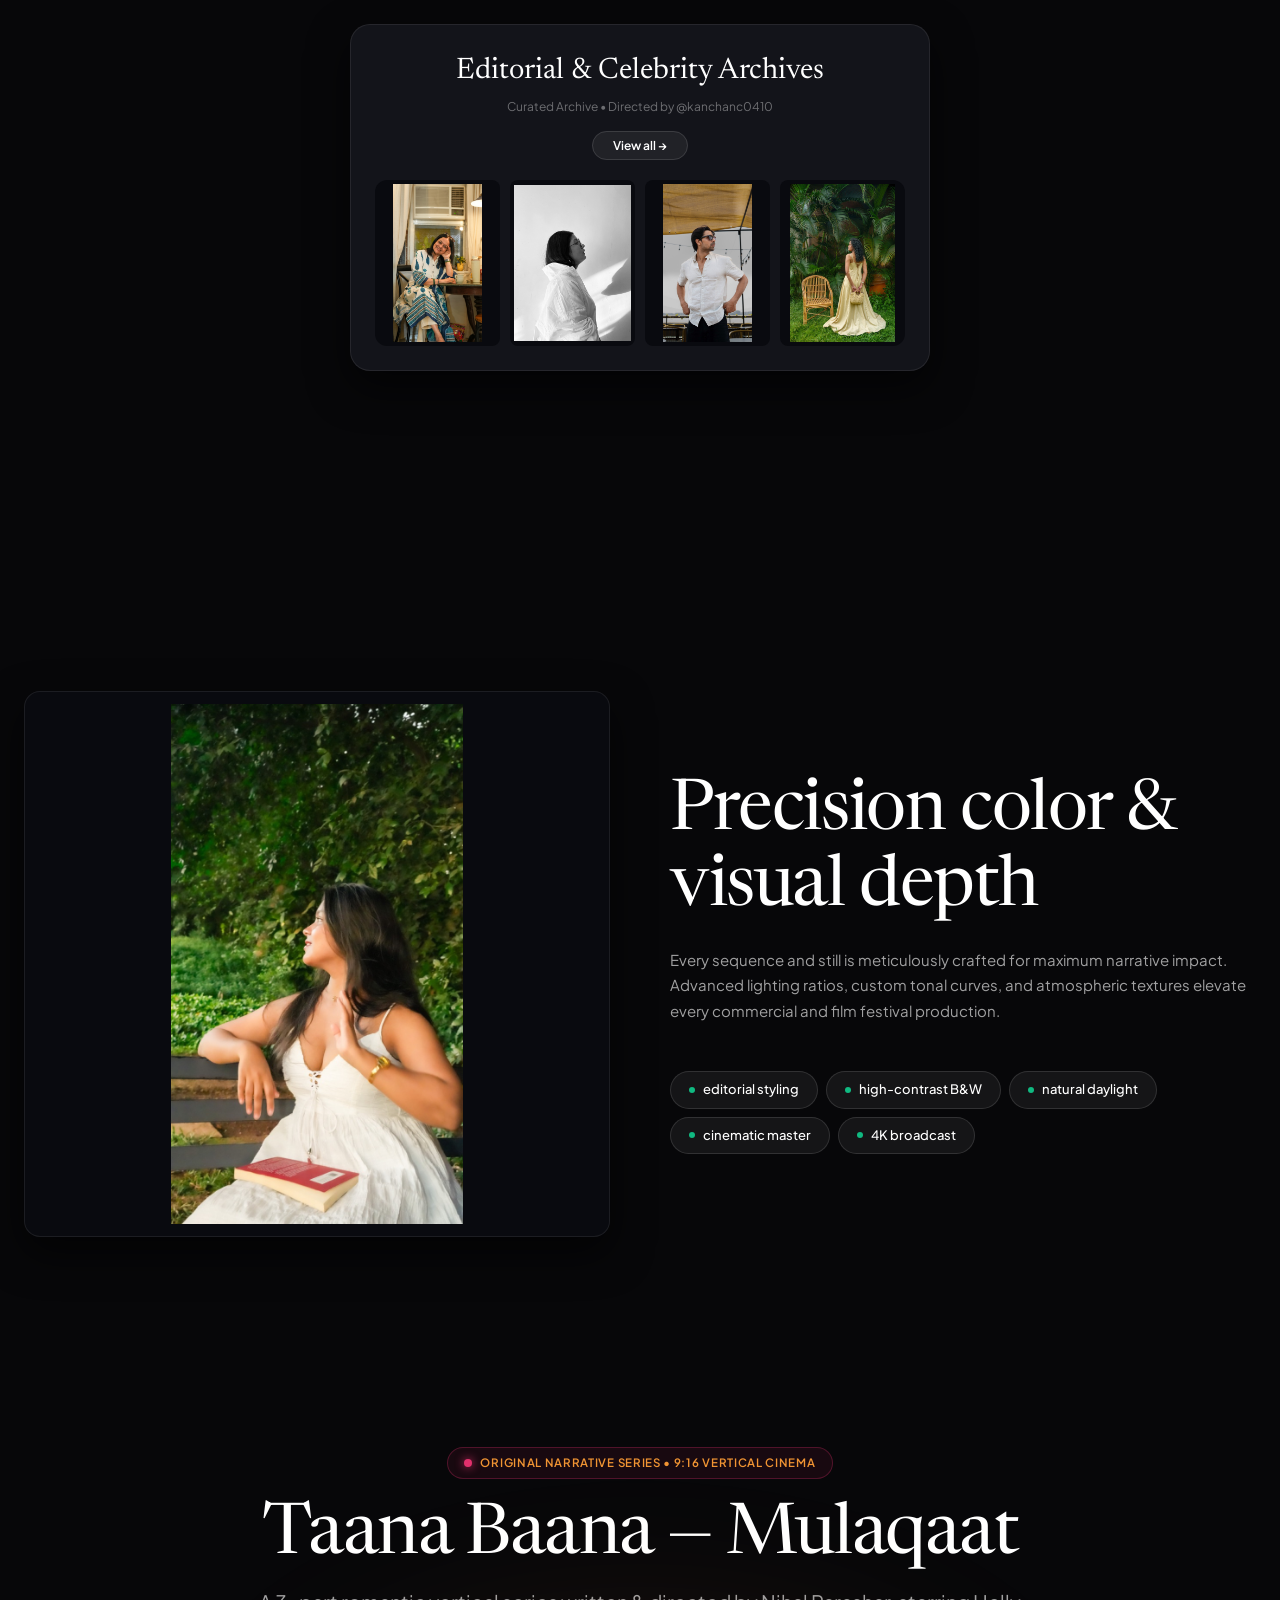
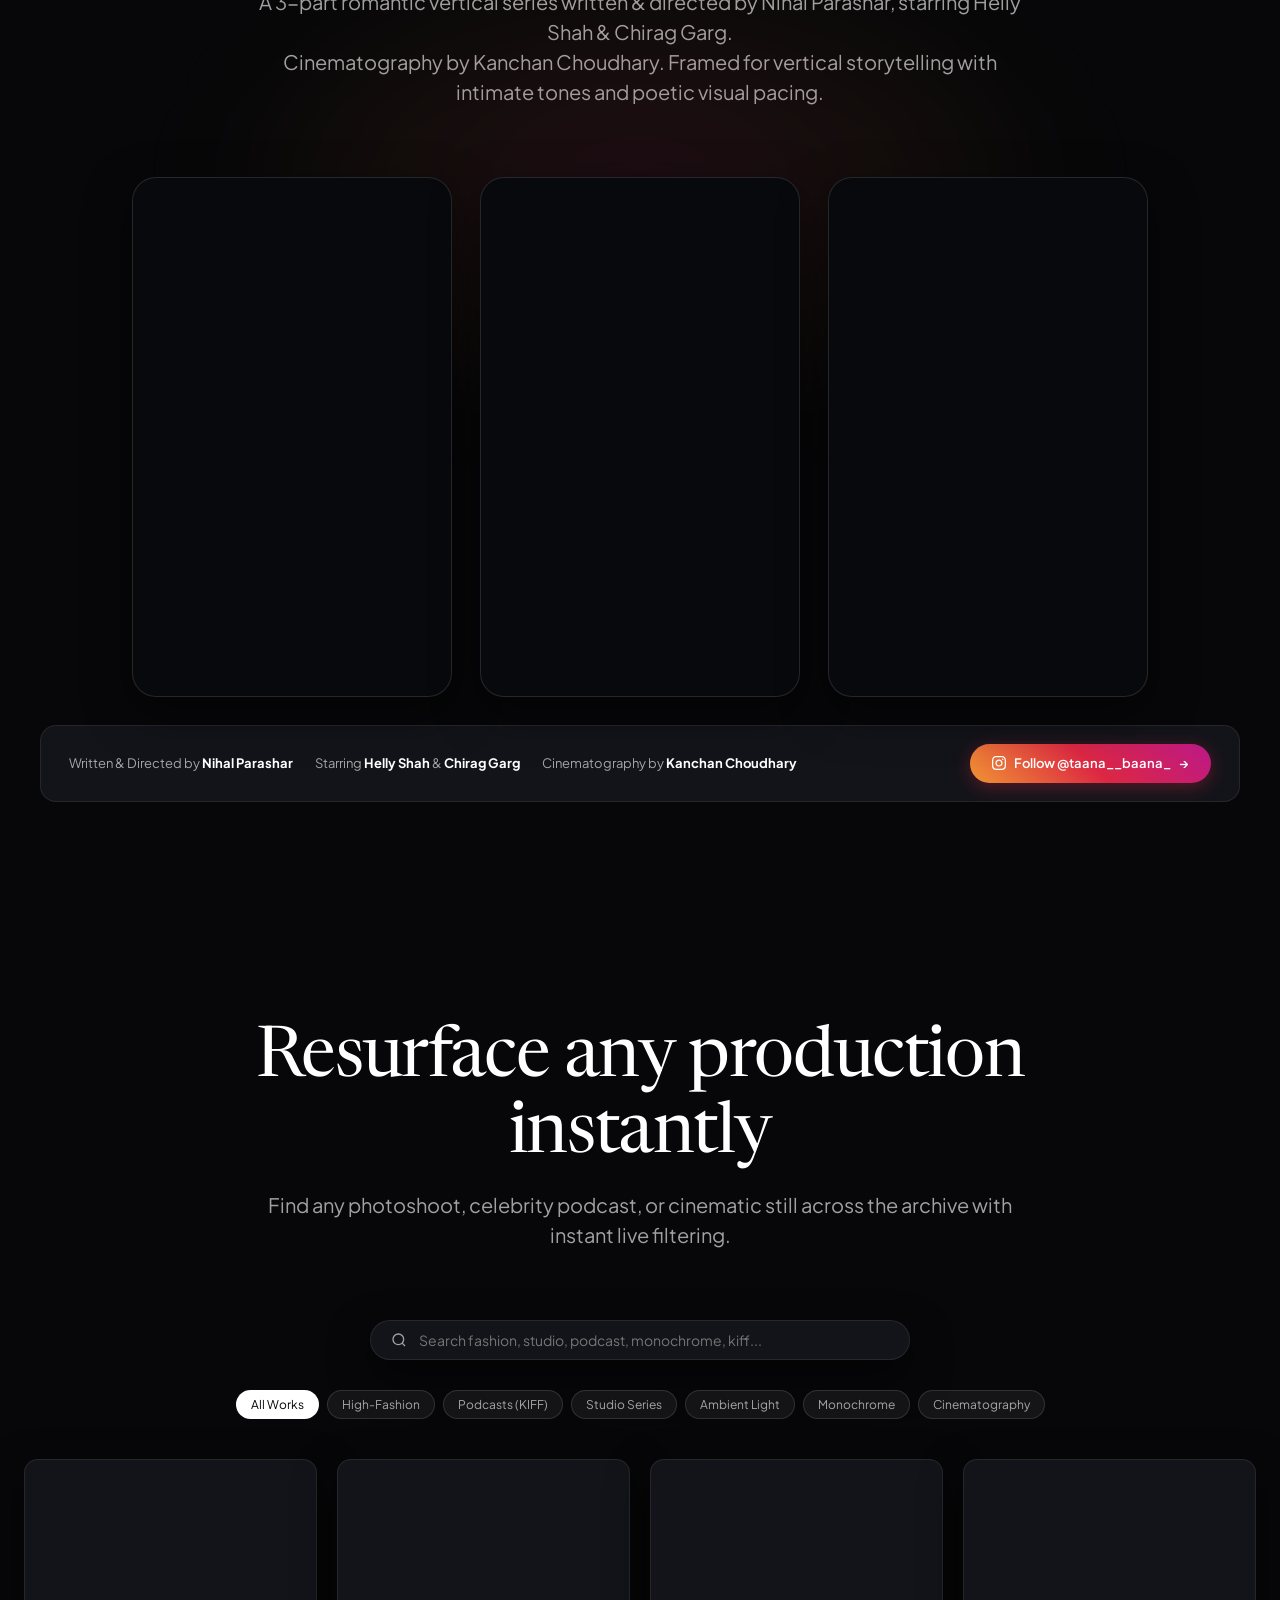
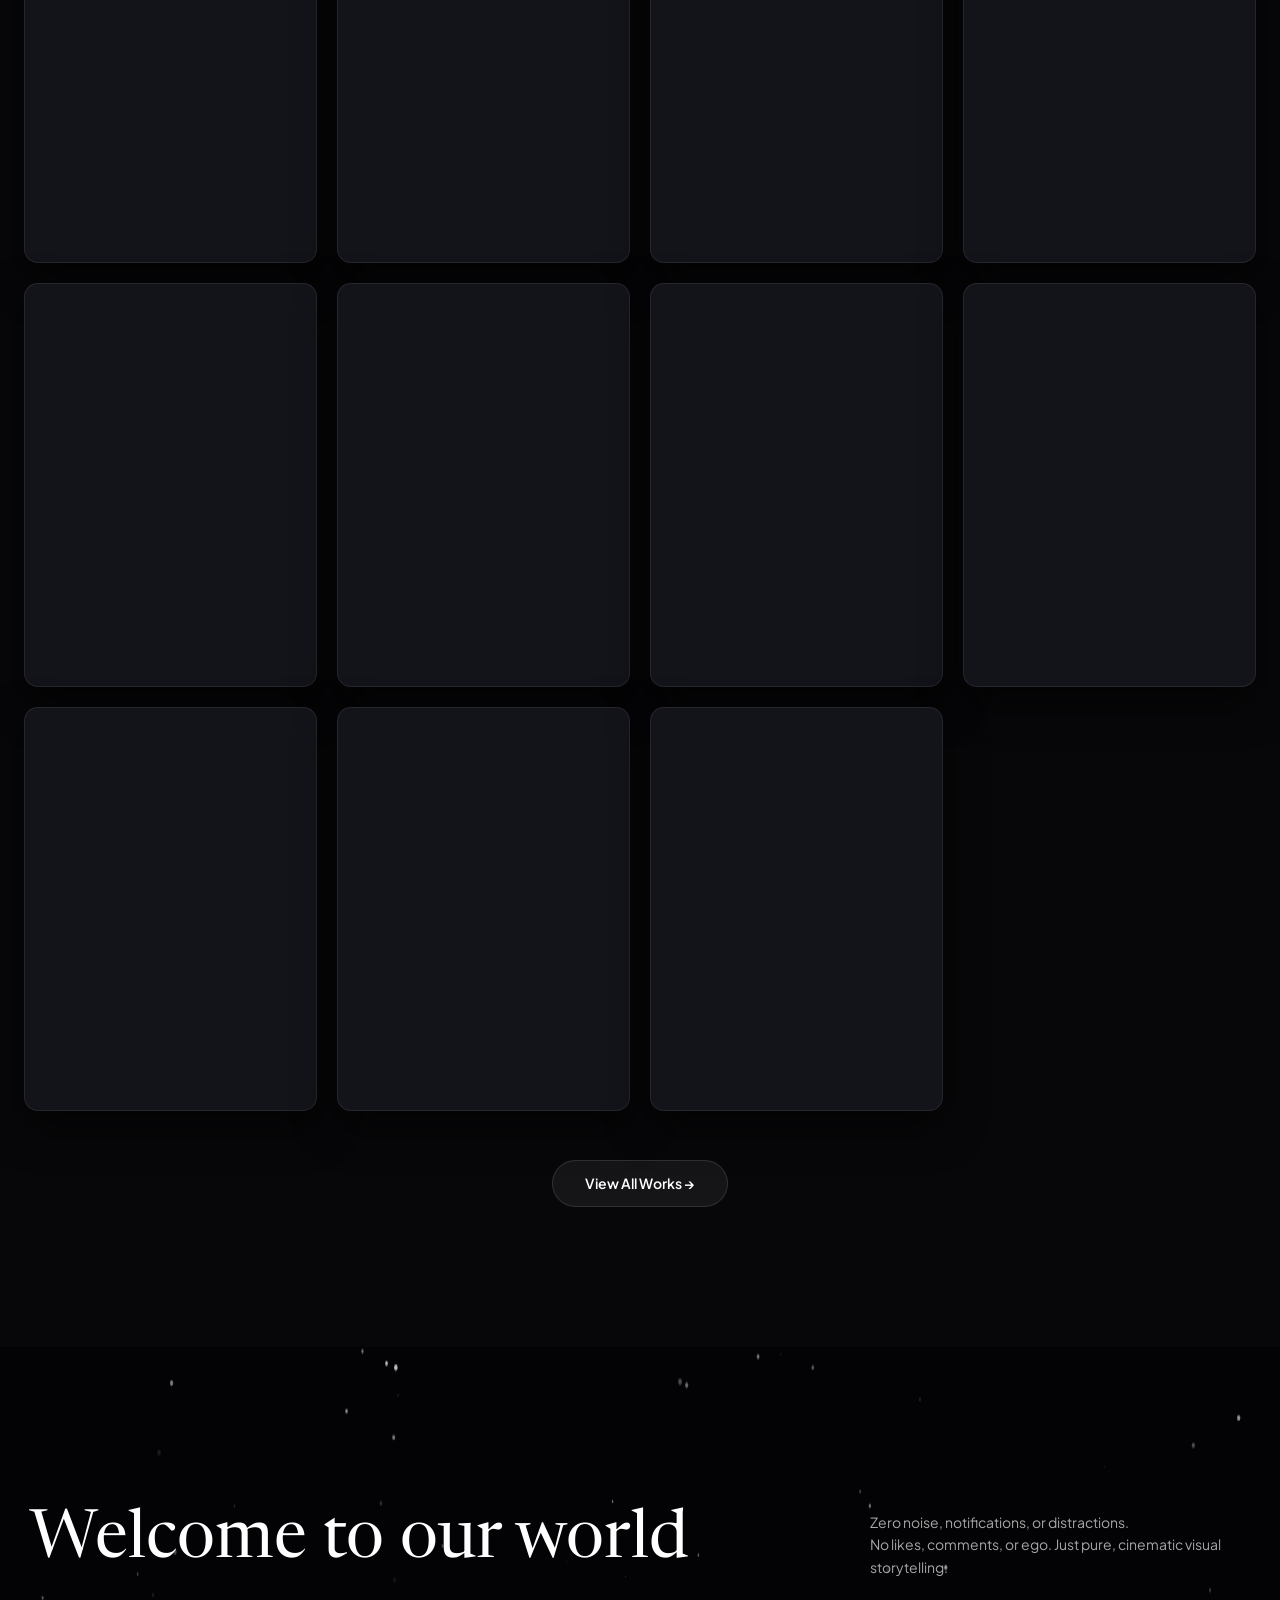
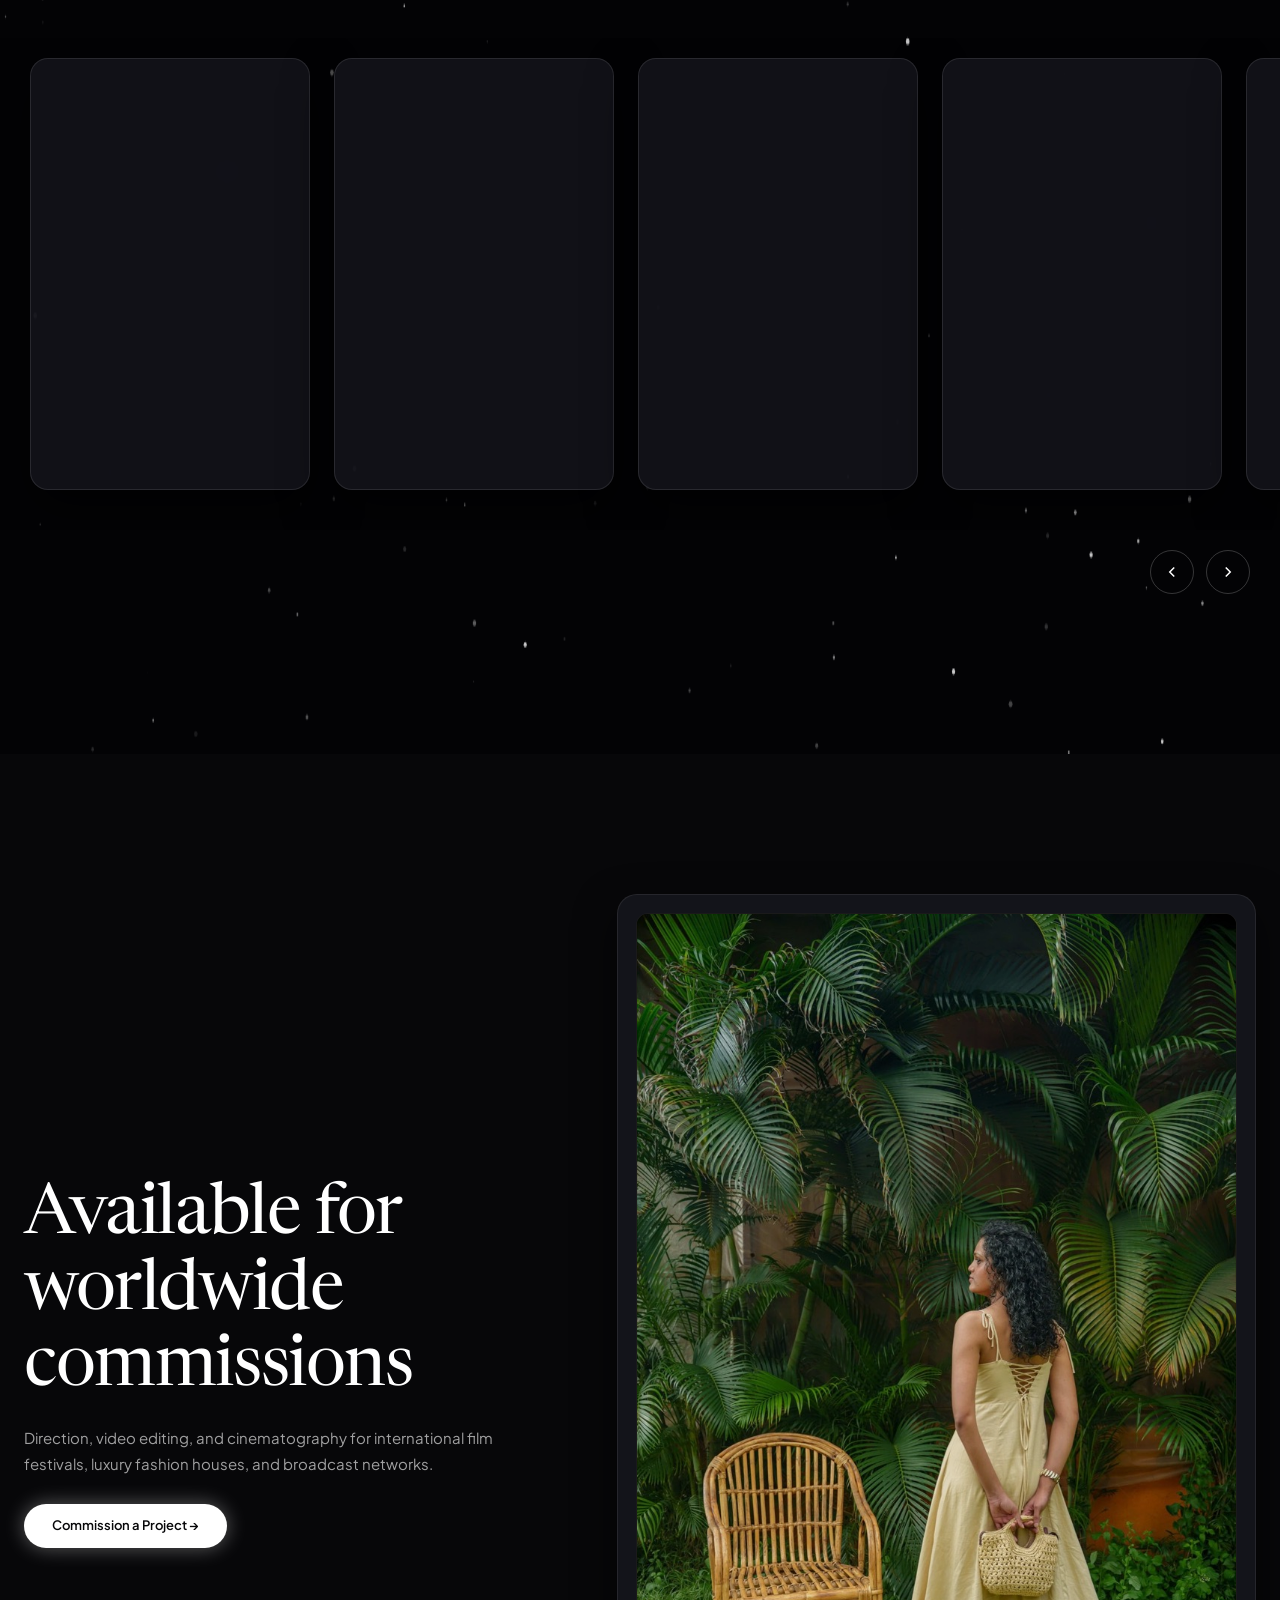
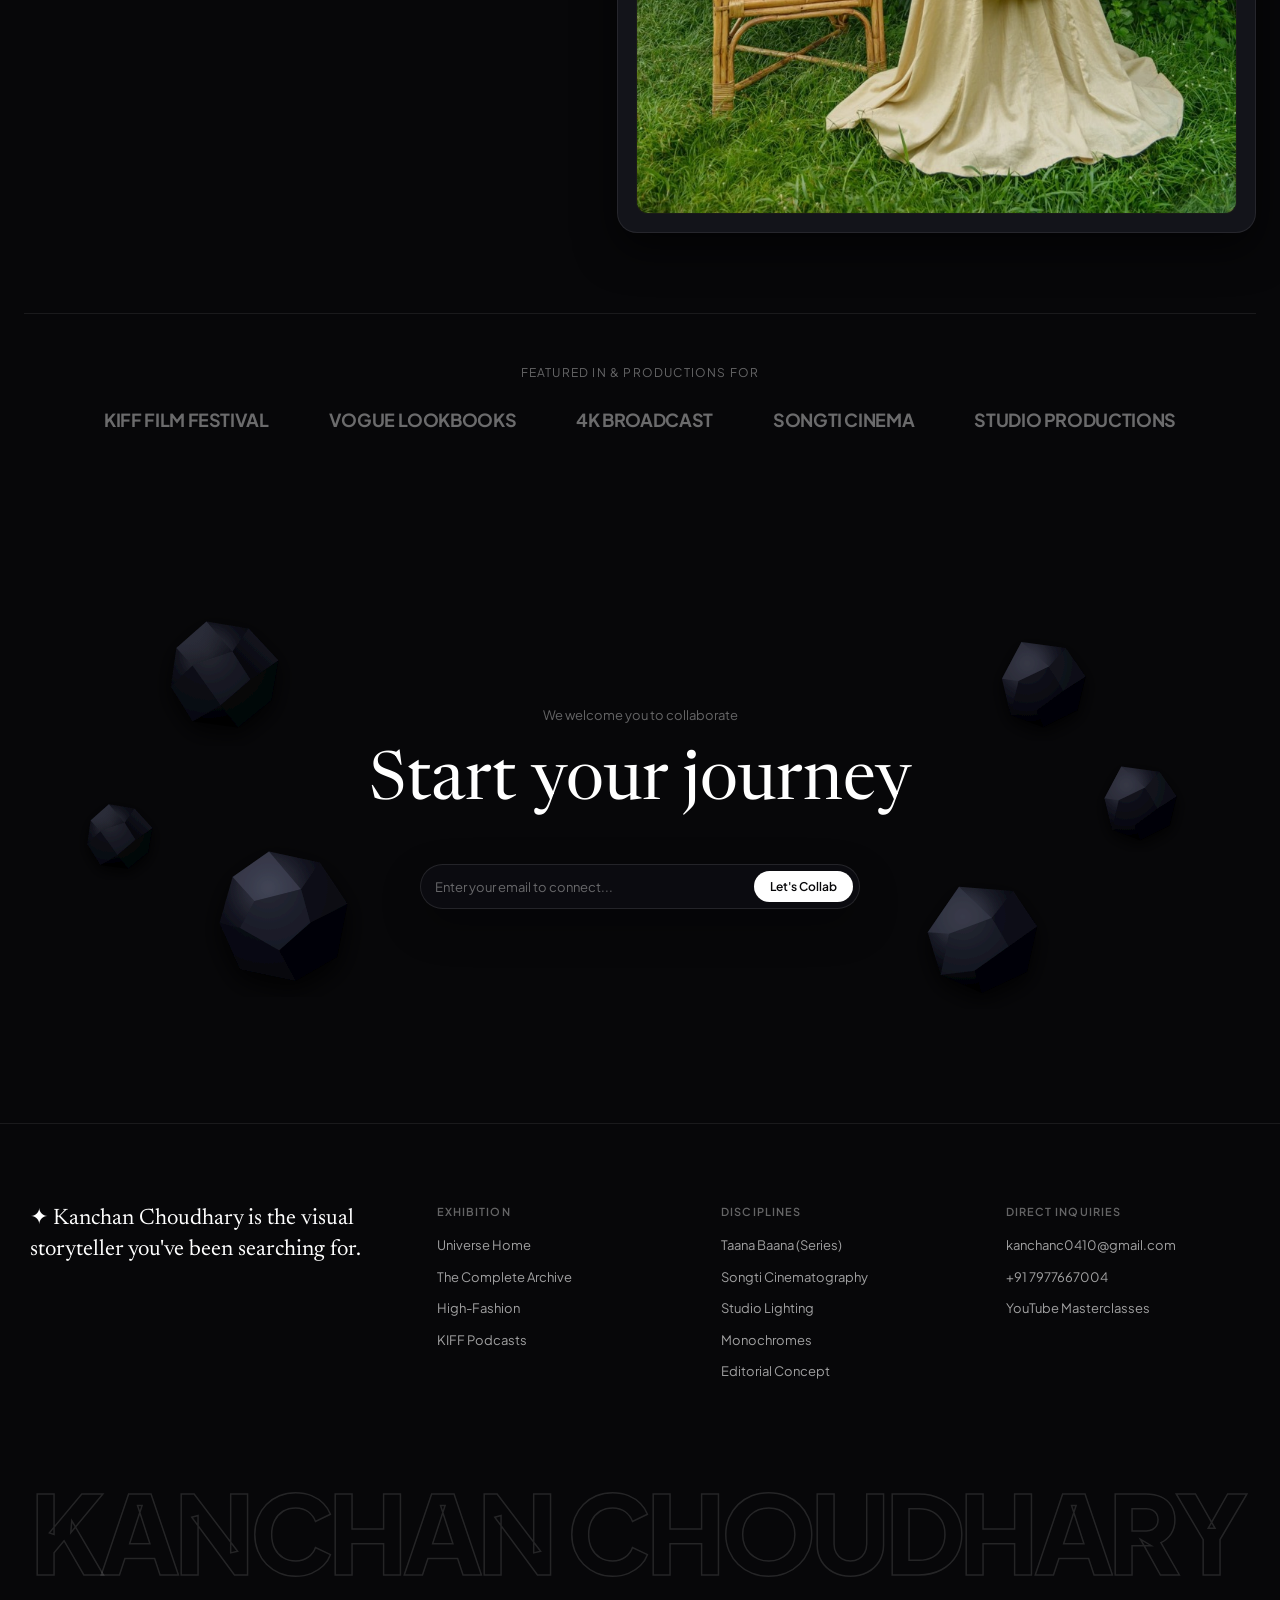
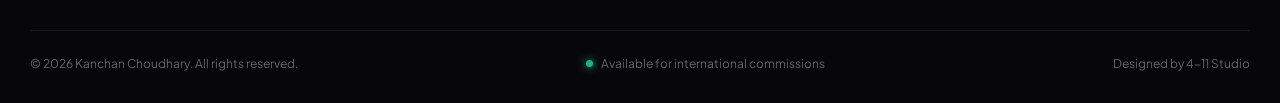
==== commit 17a93534: "Remove observer figure from 3D panorama gallery" ====
--- a/index.html
+++ b/index.html
@@ -303,11 +303,6 @@
 
         </div>
 
-        <!-- Museum Observer Figure standing at center front (Exact to video) -->
-        <div class="panorama-observer" aria-hidden="true">
-          <img src="assets/gallery_observer.svg" alt="" class="observer-svg">
-        </div>
-
       </div>
 
       <!-- Active Scene Floating Metadata Plaque -->
--- a/css/cosmos.css
+++ b/css/cosmos.css
@@ -2174,24 +2174,6 @@
   filter: brightness(1.04);
 }
 
-/* Museum Visitor Observer Figure (Exact to video) */
-.panorama-observer {
-  position: absolute;
-  bottom: 8px;
-  left: 50%;
-  transform: translateX(-50%);
-  width: 86px;
-  z-index: 22;
-  pointer-events: none;
-  filter: drop-shadow(0 16px 32px rgba(0, 0, 0, 0.95));
-}
-
-.observer-svg {
-  width: 100%;
-  height: auto;
-  display: block;
-}
-
 /* Active Scene Metadata Plaque */
 .panorama-scene-meta {
   text-align: center;
@@ -2330,9 +2312,6 @@
     width: 260px;
     height: 370px;
   }
-  .panorama-observer {
-    width: 74px;
-  }
 }
 
 @media (max-width: 768px) {
@@ -2347,10 +2326,6 @@
     height: 300px;
     border-radius: 14px;
   }
-  .panorama-observer {
-    width: 62px;
-    bottom: -4px;
-  }
   .panorama-main-title {
     font-size: 2.1rem;
   }
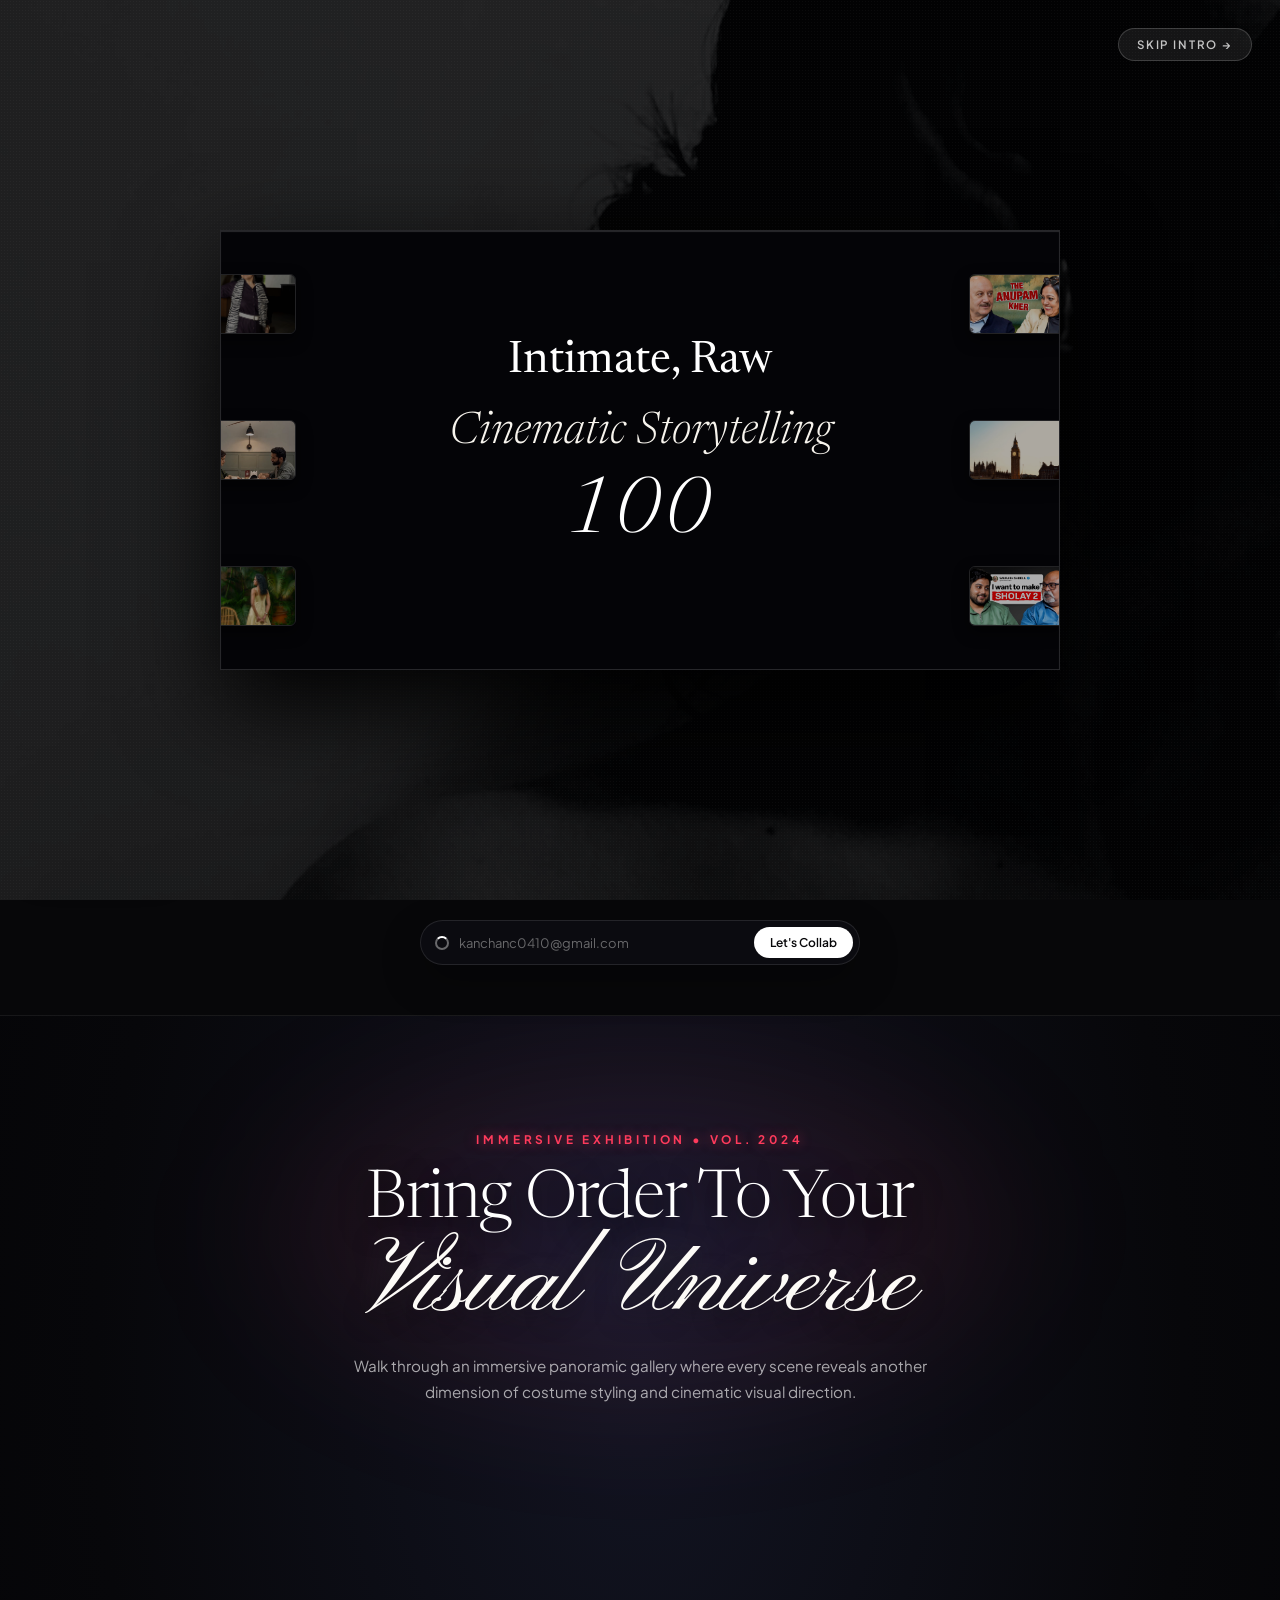
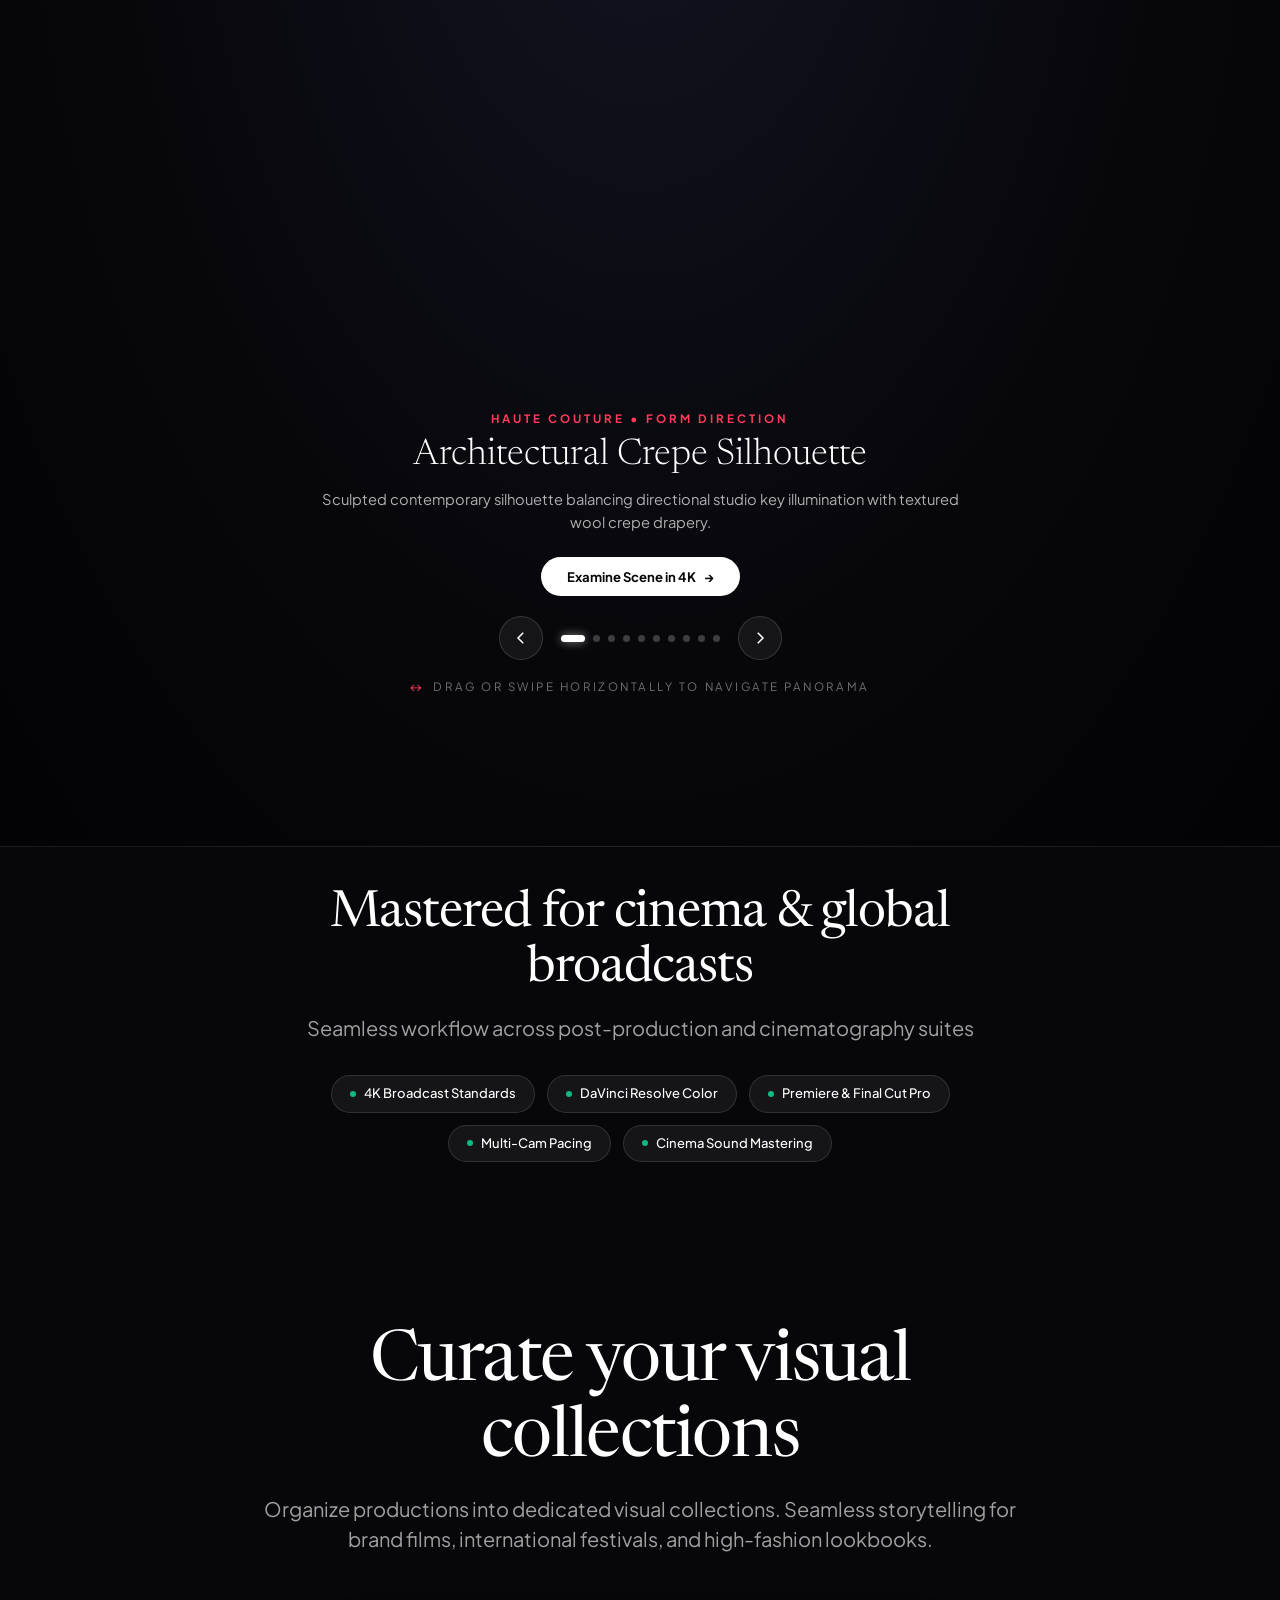
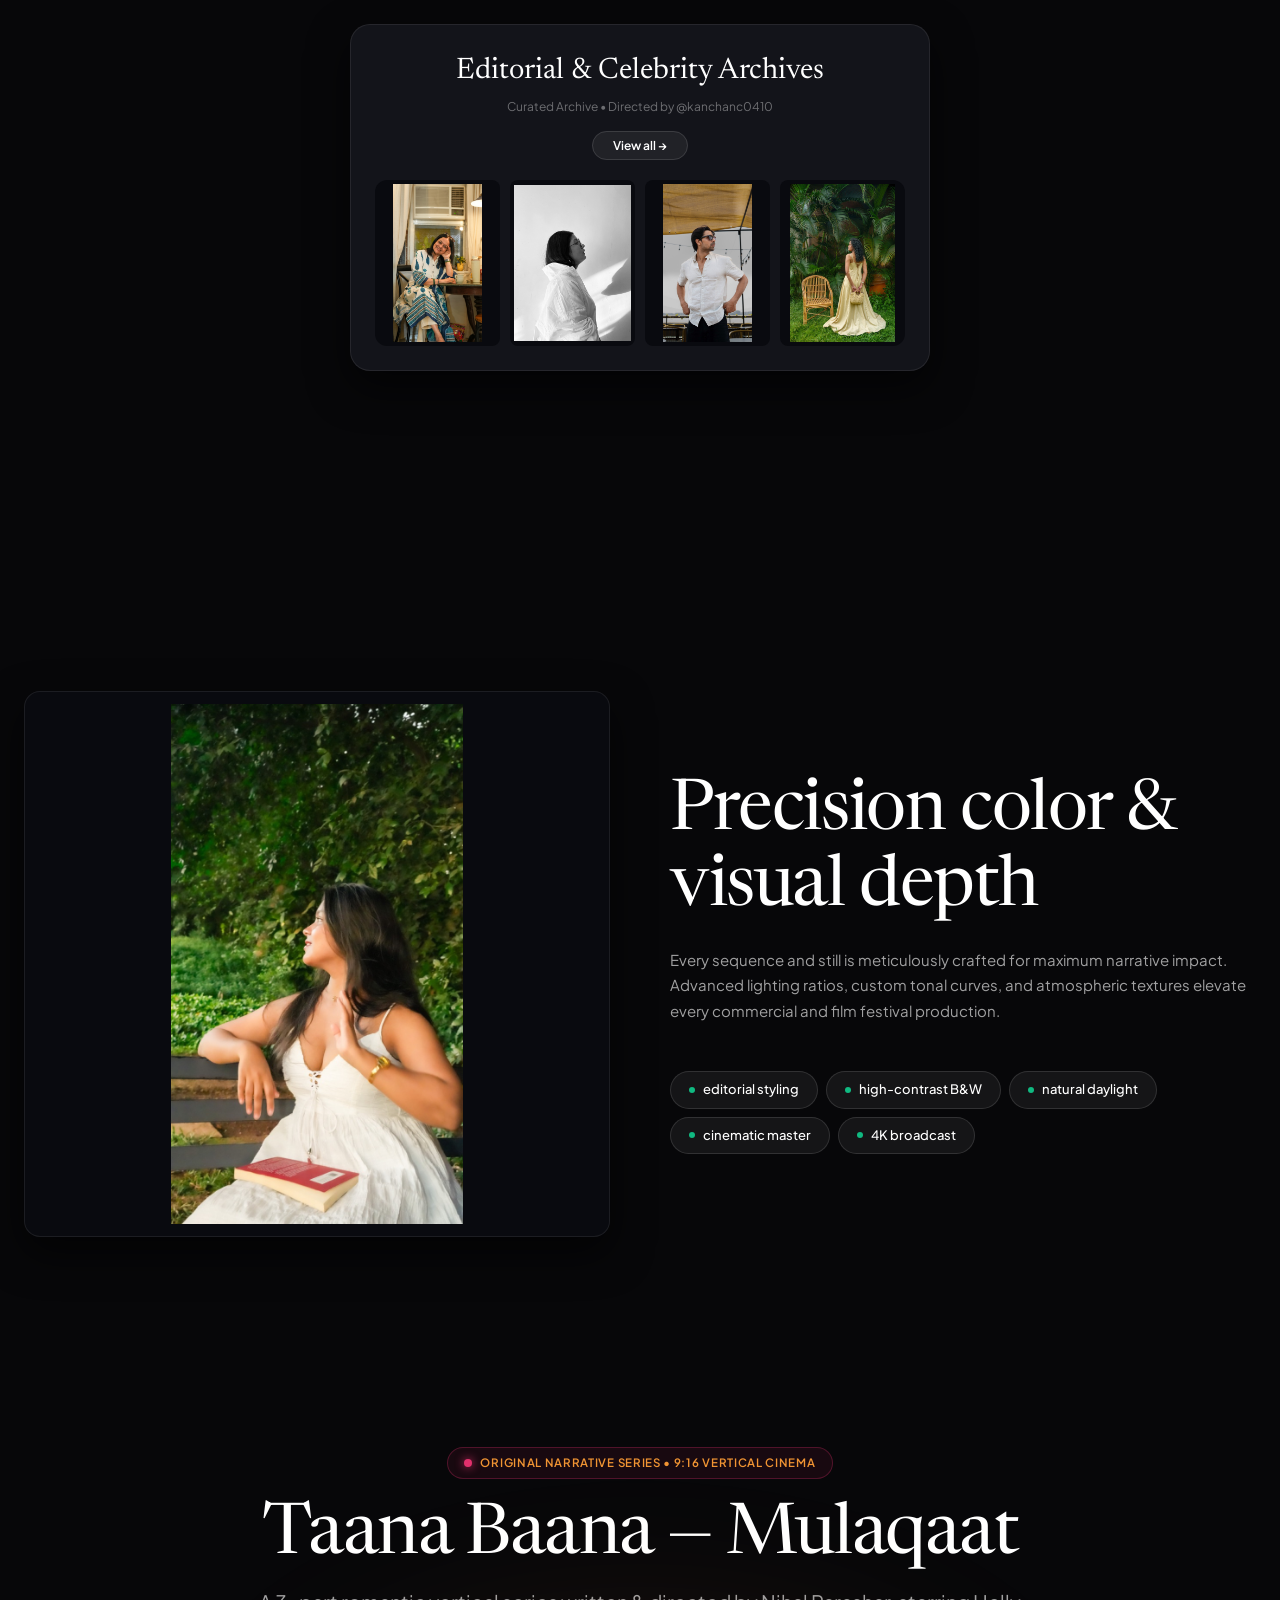
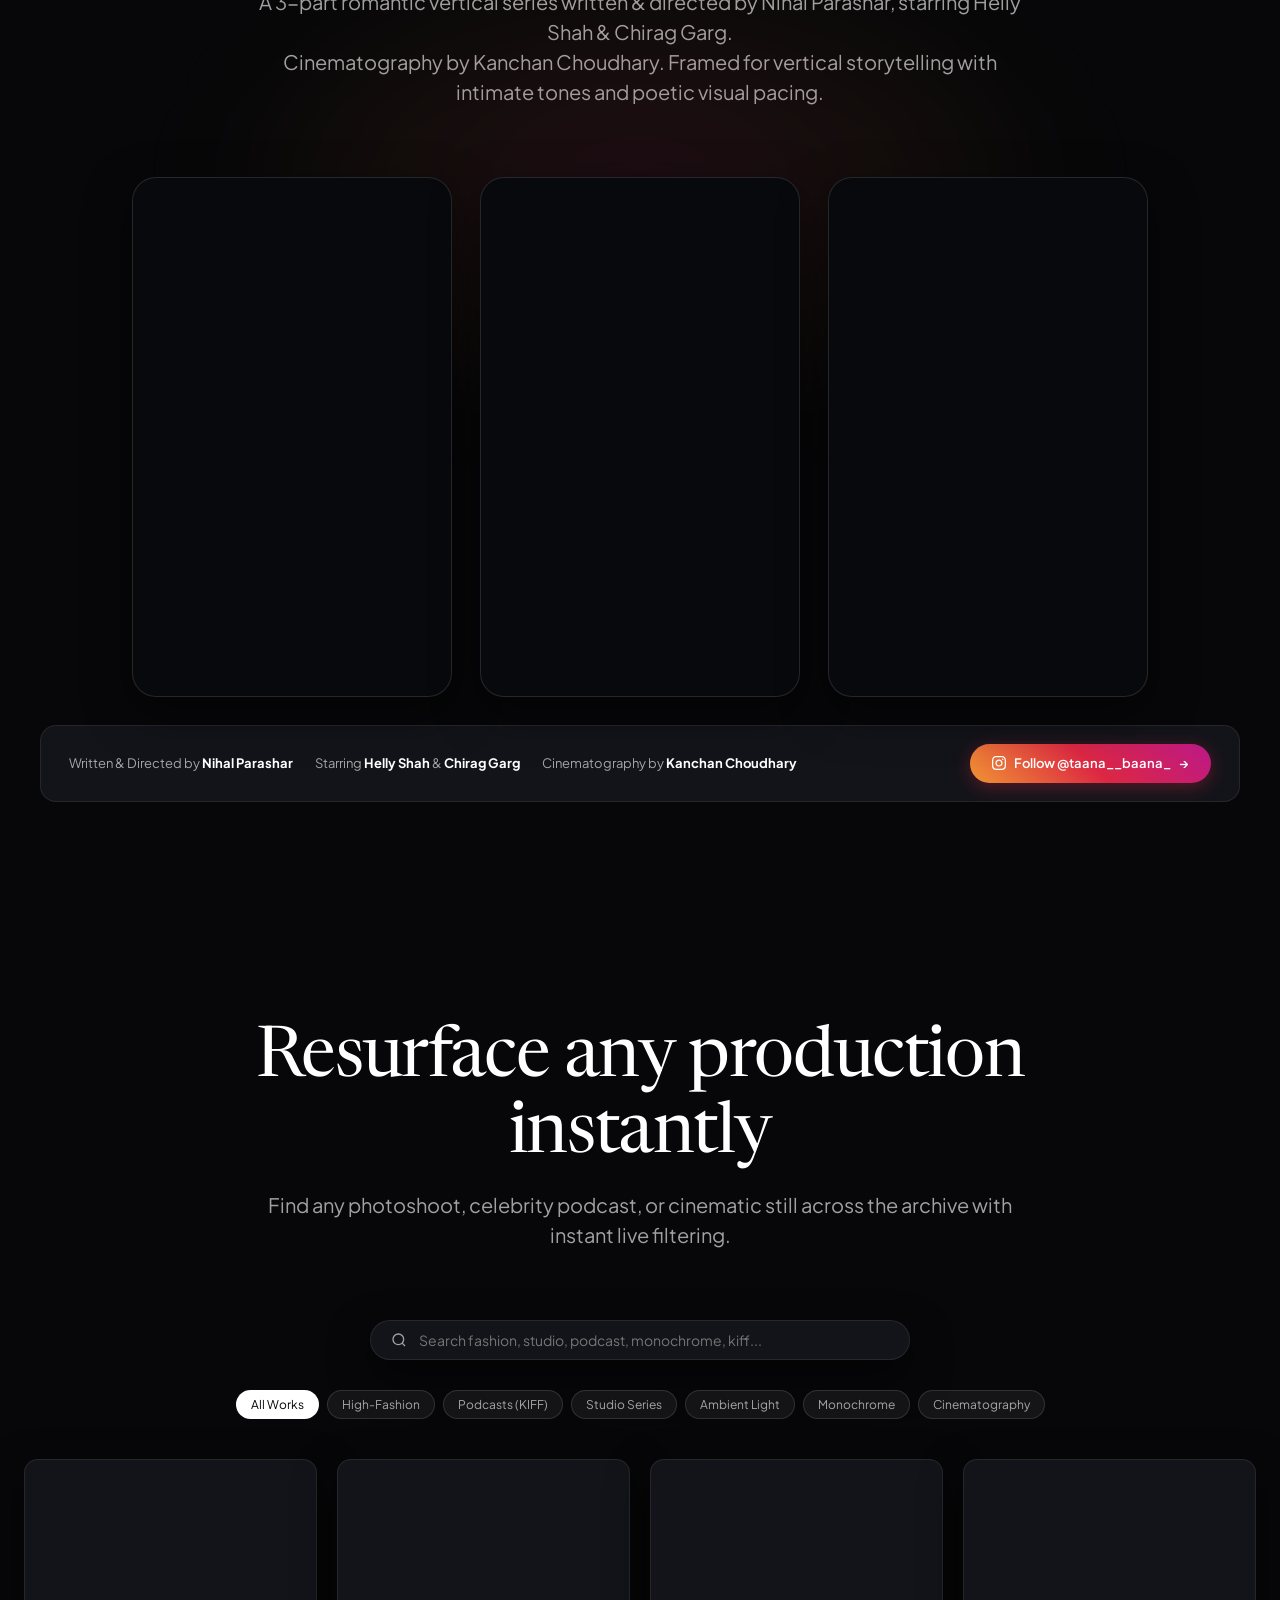
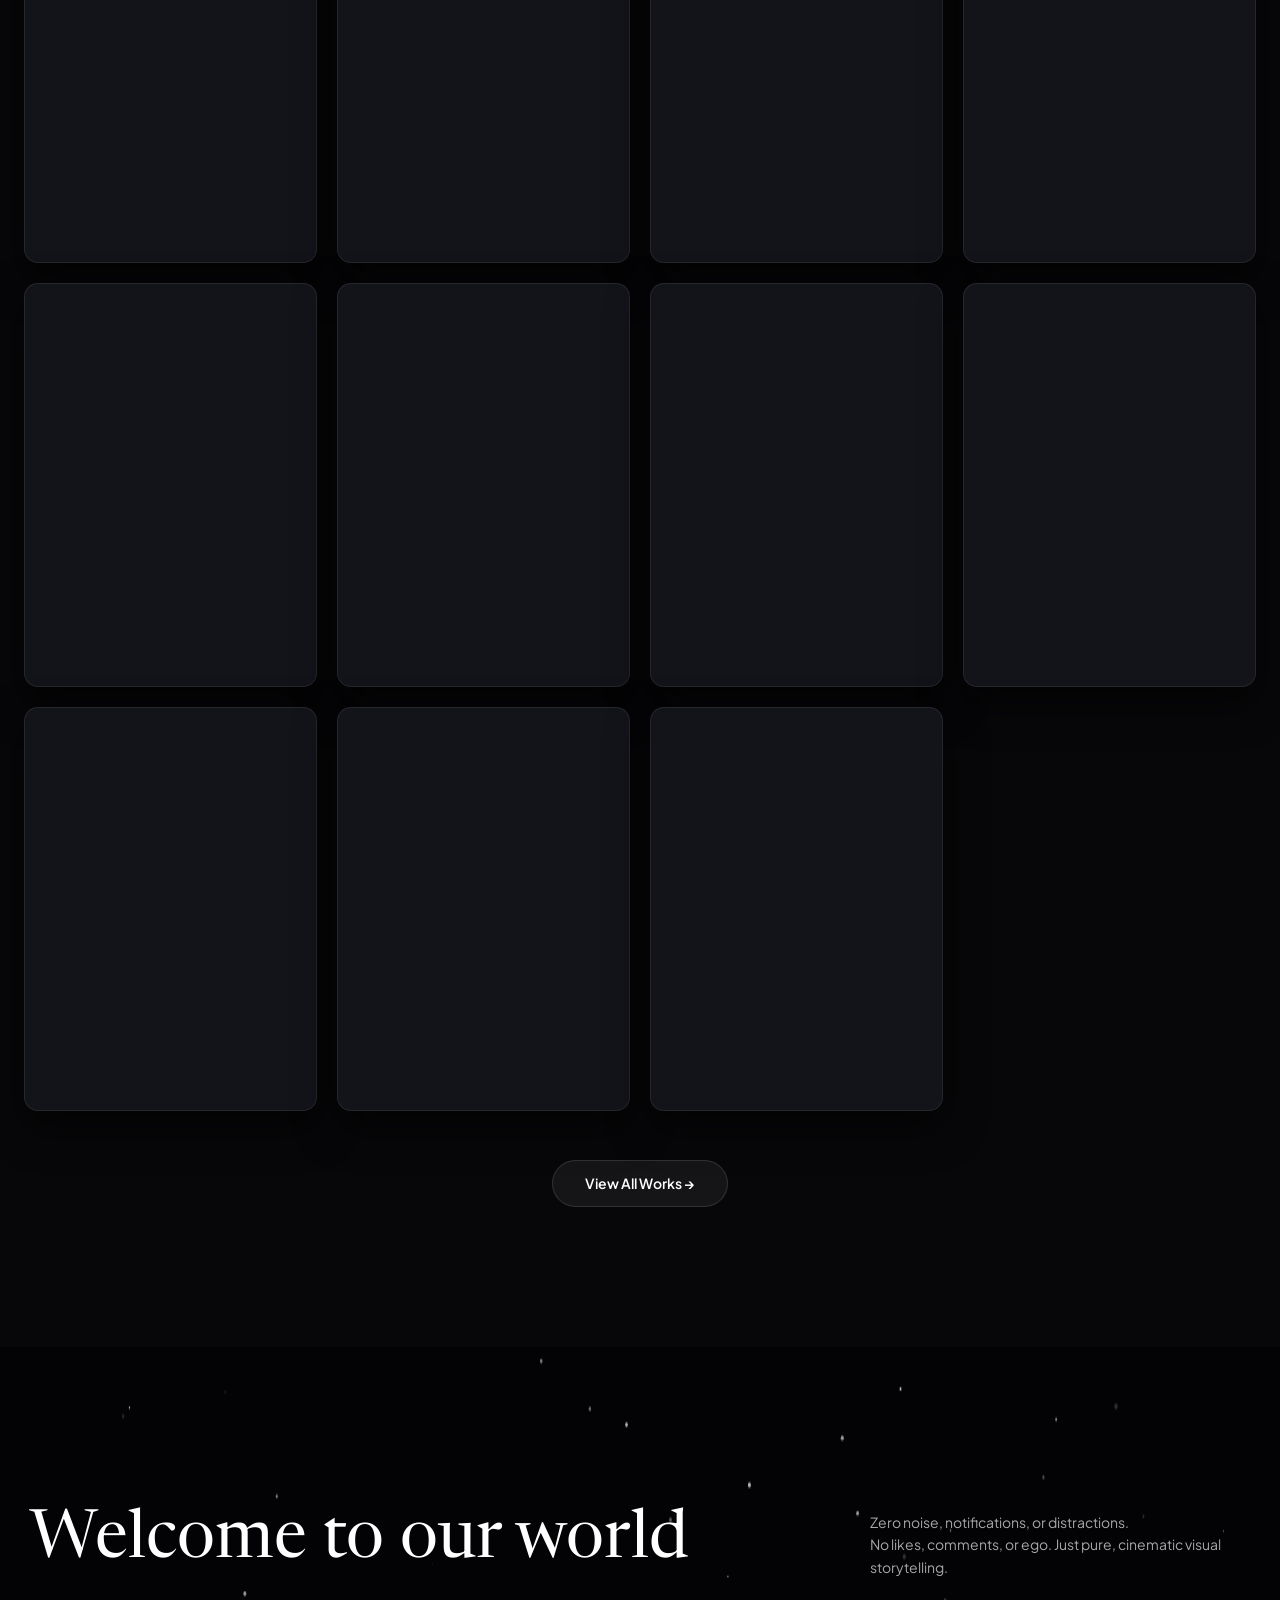
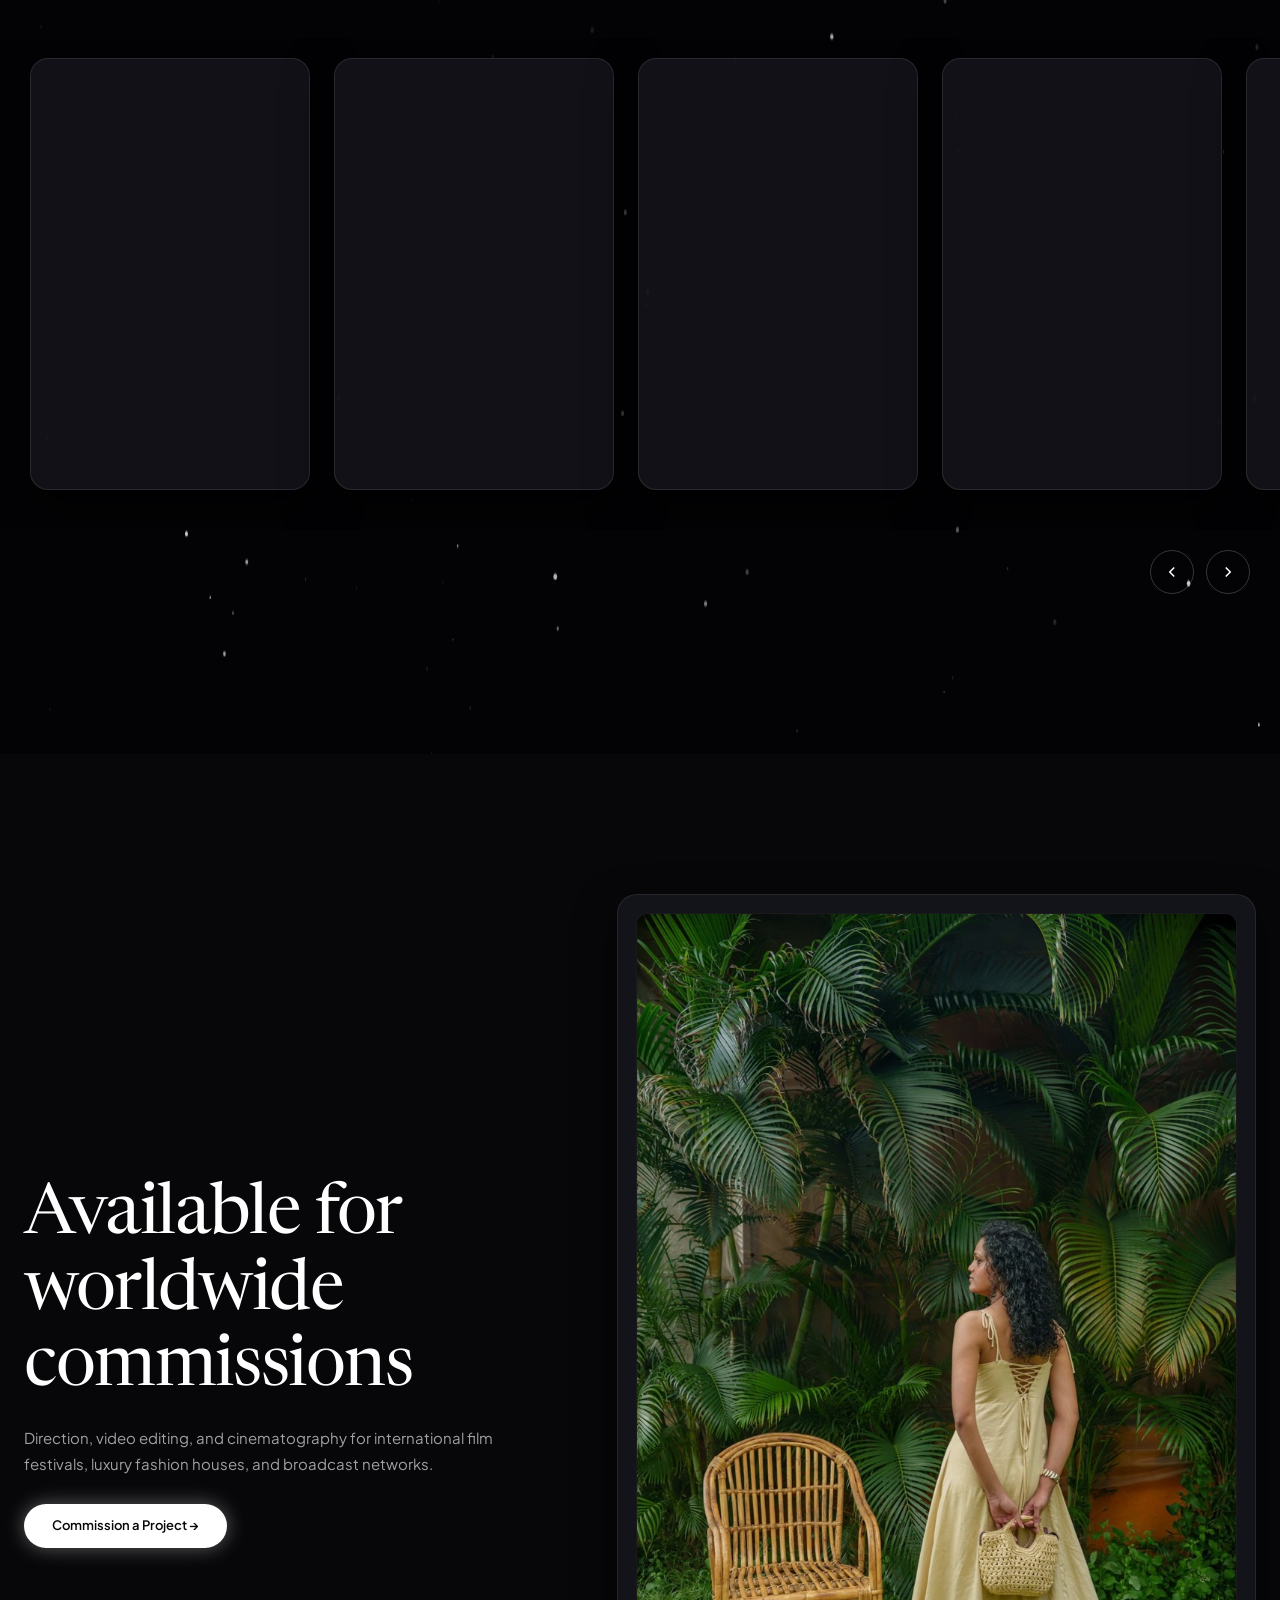
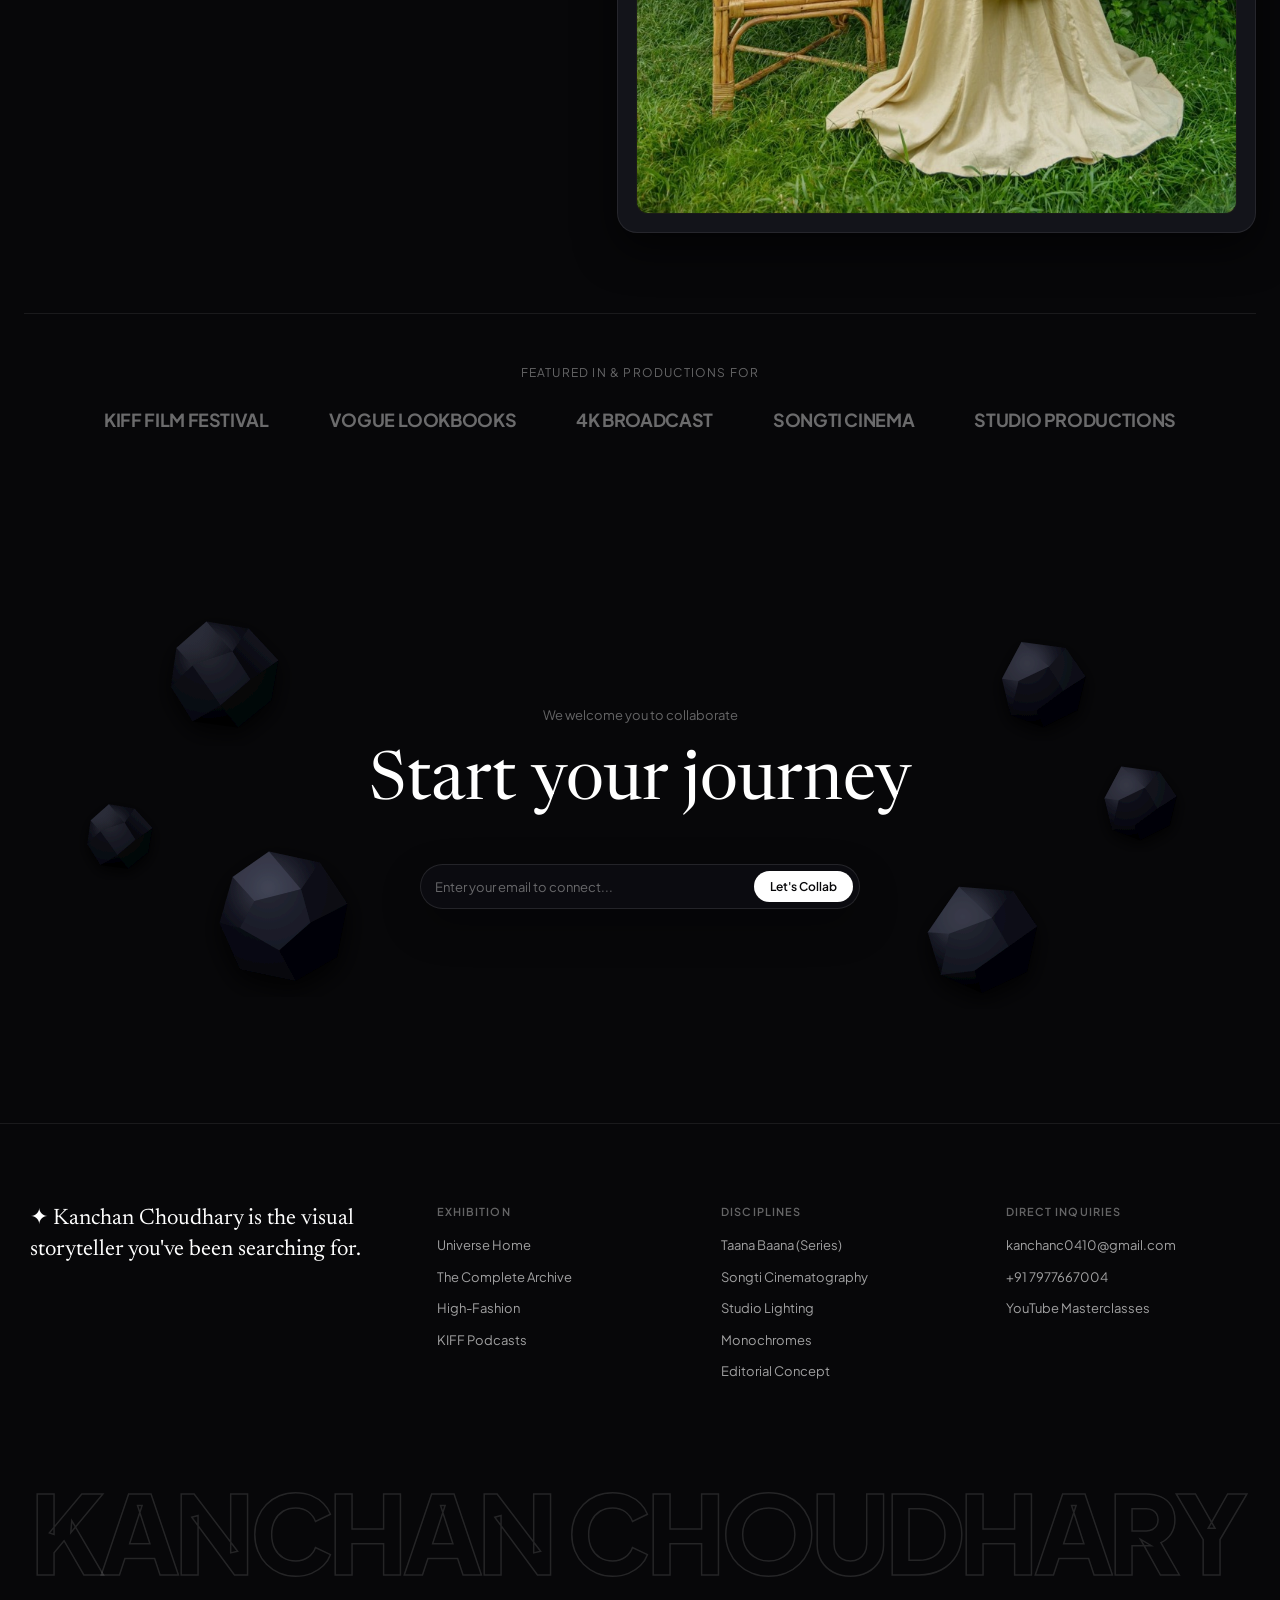
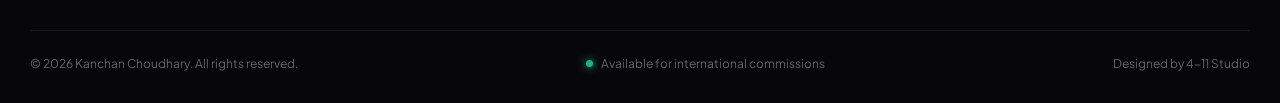
==== commit a1da9f5e: "Implement Jason Bergh-inspired split-shutter cinema preloader with manifesto, counter, and split cur" ====
--- a/index.html
+++ b/index.html
@@ -20,11 +20,59 @@
 <body>
 
   <!-- =========================================================================
-       1. COSMOS PRELOADER (Exact to 00:00 in video)
-       ========================================================================= -->
-  <div id="cosmos-loader">
-    <div class="loader-logo">KANCHAN CHOUDHARY<span style="font-size:0.5em; vertical-align:super;">®</span></div>
-    <div class="loader-counter" id="loader-counter">0%</div>
+       1. CINEMATIC SPLIT-SHUTTER PRELOADER (Inspired by Jason Bergh Film Director UI)
+       ========================================================================= -->
+  <div id="cosmos-loader" class="cinema-loader">
+    <!-- Backlit Dramatic Silhouette Backdrop (Exact to video) -->
+    <div class="loader-backlit-bg" style="background-image: url('assets/slide_5_1.jpg');"></div>
+    <div class="loader-film-grain" aria-hidden="true"></div>
+
+    <!-- Skip Button -->
+    <button type="button" class="loader-skip-btn" id="loader-skip-btn">Skip Intro &rarr;</button>
+
+    <!-- Central Cinematic Aperture / Shutter Box -->
+    <div class="loader-aperture-box">
+      
+      <!-- Film Vignettes sliding along the gates -->
+      <div class="loader-film-strip left-strip" aria-hidden="true">
+        <div class="film-vignette"><img src="assets/slide_10_1.jpg" alt="" loading="eager"></div>
+        <div class="film-vignette"><img src="assets/mulaqaat_ep1.jpg" alt="" loading="eager"></div>
+        <div class="film-vignette"><img src="assets/slide_7_4.jpg" alt="" loading="eager"></div>
+      </div>
+
+      <div class="loader-film-strip right-strip" aria-hidden="true">
+        <div class="film-vignette"><img src="assets/yt_anupam_kher.jpg" alt="" loading="eager"></div>
+        <div class="film-vignette"><img src="assets/slide_1_1.jpg" alt="" loading="eager"></div>
+        <div class="film-vignette"><img src="assets/yt_saurabh_shukla.jpg" alt="" loading="eager"></div>
+      </div>
+
+      <!-- Split Left Shutter Curtain -->
+      <div class="loader-shutter-curtain shutter-left">
+        <div class="shutter-inner">
+          <div class="shutter-logo-part logo-left-text" id="shutter-logo-left">Kanchan</div>
+        </div>
+      </div>
+
+      <!-- Split Right Shutter Curtain -->
+      <div class="loader-shutter-curtain shutter-right">
+        <div class="shutter-inner">
+          <div class="shutter-logo-part logo-right-text" id="shutter-logo-right">Choudhary</div>
+        </div>
+      </div>
+
+      <!-- Center Dynamic Display: Phrases, Numeric Counter -->
+      <div class="loader-center-content">
+        <!-- Phrase 1: Intimate, Raw / Human Storytelling -->
+        <div class="loader-phrase" id="loader-phrase">
+          <span class="phrase-top">Intimate, Raw</span>
+          <span class="phrase-bottom">Cinematic Storytelling</span>
+        </div>
+
+        <!-- Numeric Monoline Percentage Counter -->
+        <div class="loader-numeric-counter" id="loader-counter">00</div>
+      </div>
+
+    </div>
   </div>
 
 
--- a/css/cosmos.css
+++ b/css/cosmos.css
@@ -112,50 +112,273 @@
 }
 
 /* ==========================================================================
-   Preloader
+   Preloader: Cinematic Split-Shutter (Inspired by Jason Bergh Film Director UI)
    ========================================================================== */
-#cosmos-loader {
+#cosmos-loader.cinema-loader {
   position: fixed;
   inset: 0;
-  background: #f7f6f2;
-  color: #121214;
+  background: #06070a !important;
+  color: #ffffff;
   z-index: 999999;
   display: flex;
+  align-items: center;
+  justify-content: center;
+  overflow: hidden;
+  transition: opacity 0.65s cubic-bezier(0.22, 1, 0.36, 1), visibility 0.65s ease;
+  will-change: opacity;
+}
+
+#cosmos-loader.cinema-loader.loaded {
+  opacity: 0;
+  visibility: hidden;
+  pointer-events: none;
+}
+
+/* Backlit Dramatic Silhouette Backdrop (Exact to video) */
+.loader-backlit-bg {
+  position: absolute;
+  inset: 0;
+  background-size: cover;
+  background-position: center 25%;
+  filter: brightness(0.28) contrast(1.2) grayscale(0.65);
+  opacity: 0.65;
+  transform: scale(1.06);
+  transition: transform 4.5s ease-out;
+  pointer-events: none;
+}
+
+.loader-film-grain {
+  position: absolute;
+  inset: 0;
+  background-image: radial-gradient(rgba(255, 255, 255, 0.12) 1px, transparent 1px);
+  background-size: 3px 3px;
+  opacity: 0.25;
+  pointer-events: none;
+}
+
+/* Skip Intro Button */
+.loader-skip-btn {
+  position: absolute;
+  top: 28px;
+  right: 28px;
+  z-index: 30;
+  background: rgba(255, 255, 255, 0.08);
+  border: 1px solid rgba(255, 255, 255, 0.18);
+  color: rgba(255, 255, 255, 0.75);
+  font-family: var(--font-sans);
+  font-size: 0.72rem;
+  font-weight: 600;
+  letter-spacing: 0.16em;
+  text-transform: uppercase;
+  padding: 8px 18px;
+  border-radius: 999px;
+  cursor: pointer;
+  transition: all 0.25s ease;
+}
+
+.loader-skip-btn:hover {
+  background: #ffffff;
+  color: #070709;
+  border-color: #ffffff;
+  transform: translateY(-1px);
+}
+
+/* Central Cinematic Aperture / Shutter Box */
+.loader-aperture-box {
+  position: relative;
+  z-index: 10;
+  width: min(840px, 90vw);
+  height: min(440px, 54vh);
+  background: #040407;
+  border: 1px solid rgba(255, 255, 255, 0.14);
+  box-shadow: 0 32px 90px rgba(0, 0, 0, 0.98), inset 0 1px 1px rgba(255, 255, 255, 0.15);
+  display: flex;
+  align-items: center;
+  justify-content: center;
+  overflow: hidden;
+}
+
+/* Film Vignettes sliding horizontally on Left & Right gates */
+.loader-film-strip {
+  position: absolute;
+  top: 0;
+  bottom: 0;
+  display: flex;
   flex-direction: column;
-  justify-content: center;
-  align-items: center;
-  transition: opacity 0.25s ease, visibility 0.25s;
-  will-change: opacity;
+  justify-content: space-around;
+  width: 110px;
+  z-index: 2;
+  pointer-events: none;
+}
+
+.loader-film-strip.left-strip {
+  left: -20px;
+}
+
+.loader-film-strip.right-strip {
+  right: -20px;
+}
+
+.film-vignette {
+  width: 95px;
+  height: 60px;
+  border-radius: 6px;
+  overflow: hidden;
+  border: 1px solid rgba(255, 255, 255, 0.16);
+  box-shadow: 0 6px 16px rgba(0, 0, 0, 0.8);
+  opacity: 0.75;
+  margin: 10px 0;
+  transition: opacity 0.3s ease;
+}
+
+.film-vignette img {
+  width: 100%;
+  height: 100%;
+  object-fit: cover;
+  filter: brightness(0.88) contrast(1.05);
+}
+
+/* Split Shutters (The Theater Curtains) */
+.loader-shutter-curtain {
+  position: absolute;
+  top: 0;
+  bottom: 0;
+  width: 50.3%;
+  background: #040407;
+  z-index: 10;
+  display: flex;
+  align-items: center;
+  transition: transform 0.95s cubic-bezier(0.76, 0, 0.24, 1);
+  will-change: transform;
+}
+
+.shutter-left {
+  left: 0;
+  justify-content: flex-end;
+  border-right: 1px solid rgba(255, 255, 255, 0.08);
+}
+
+.shutter-right {
+  right: 0;
+  justify-content: flex-start;
+  border-left: 1px solid rgba(255, 255, 255, 0.08);
+}
+
+.shutter-inner {
+  padding: 0 16px;
+}
+
+.shutter-logo-part {
+  font-family: var(--font-serif);
+  font-size: clamp(2.4rem, 4.8vw, 3.8rem);
+  color: #ffffff;
+  letter-spacing: -0.01em;
+  opacity: 0;
+  transition: opacity 0.45s ease;
+}
+
+.shutter-logo-part.visible {
+  opacity: 1;
+}
+
+.logo-left-text {
+  font-weight: 400;
+  text-align: right;
+}
+
+.logo-right-text {
+  font-weight: 300;
+  font-style: italic;
+  color: #f7f4ed;
+  text-align: left;
+}
+
+/* Opening Split Transition */
+.cinema-loader.is-opening .shutter-left {
+  transform: translateX(-104%);
+}
+
+.cinema-loader.is-opening .shutter-right {
+  transform: translateX(104%);
+}
+
+/* Center Dynamic Display (Phrases & Counter) */
+.loader-center-content {
+  position: relative;
+  z-index: 5;
+  text-align: center;
+}
+
+.loader-phrase {
+  display: flex;
+  flex-direction: column;
+  align-items: center;
+  opacity: 0;
+  transform: translateY(10px);
+  transition: opacity 0.55s ease, transform 0.55s ease;
+}
+
+.loader-phrase.visible {
+  opacity: 1;
+  transform: translateY(0);
+}
+
+.phrase-top {
+  font-family: var(--font-serif);
+  font-size: clamp(1.8rem, 3.8vw, 2.8rem);
+  font-weight: 400;
+  color: #ffffff;
+}
+
+.phrase-bottom {
+  font-family: var(--font-serif);
+  font-size: clamp(1.8rem, 3.8vw, 2.8rem);
+  font-style: italic;
+  font-weight: 300;
+  color: #f7f4ed;
+  margin-top: 4px;
+}
+
+.loader-numeric-counter {
+  font-family: var(--font-serif);
+  font-size: clamp(3.2rem, 6.5vw, 4.8rem);
+  font-style: italic;
+  font-weight: 300;
+  color: #ffffff;
+  opacity: 0;
+  transition: opacity 0.35s ease;
+  letter-spacing: 0.05em;
+  margin-top: -10px;
+}
+
+.loader-numeric-counter.visible {
+  opacity: 1;
+}
+
+@media (max-width: 768px) {
+  .loader-aperture-box {
+    width: 92vw;
+    height: 380px;
+  }
+  .film-vignette {
+    width: 65px;
+    height: 44px;
+  }
+  .loader-film-strip.left-strip {
+    left: -10px;
+  }
+  .loader-film-strip.right-strip {
+    right: -10px;
+  }
+  .shutter-logo-part {
+    font-size: 2.2rem;
+  }
 }
 
 /* Rendering performance containment for smooth 60fps scrolling */
 .orbit-card, .moodboard-card, .resurface-item, .world-card, .photo-card-wrapper, .cinema-reel-frame, .panorama-card {
   contain: content;
   content-visibility: auto;
-}
-
-#cosmos-loader.loaded {
-  opacity: 0;
-  visibility: hidden;
-  pointer-events: none;
-}
-
-.loader-logo {
-  font-family: var(--font-sans);
-  font-size: clamp(2rem, 5vw, 3.5rem);
-  font-weight: 600;
-  letter-spacing: -0.04em;
-  margin-bottom: 1rem;
-}
-
-.loader-counter {
-  font-size: 11px;
-  letter-spacing: 0.1em;
-  color: #88888e;
-  font-weight: 500;
-  font-variant-numeric: tabular-nums;
-  position: absolute;
-  bottom: 40px;
 }
 
 /* ==========================================================================
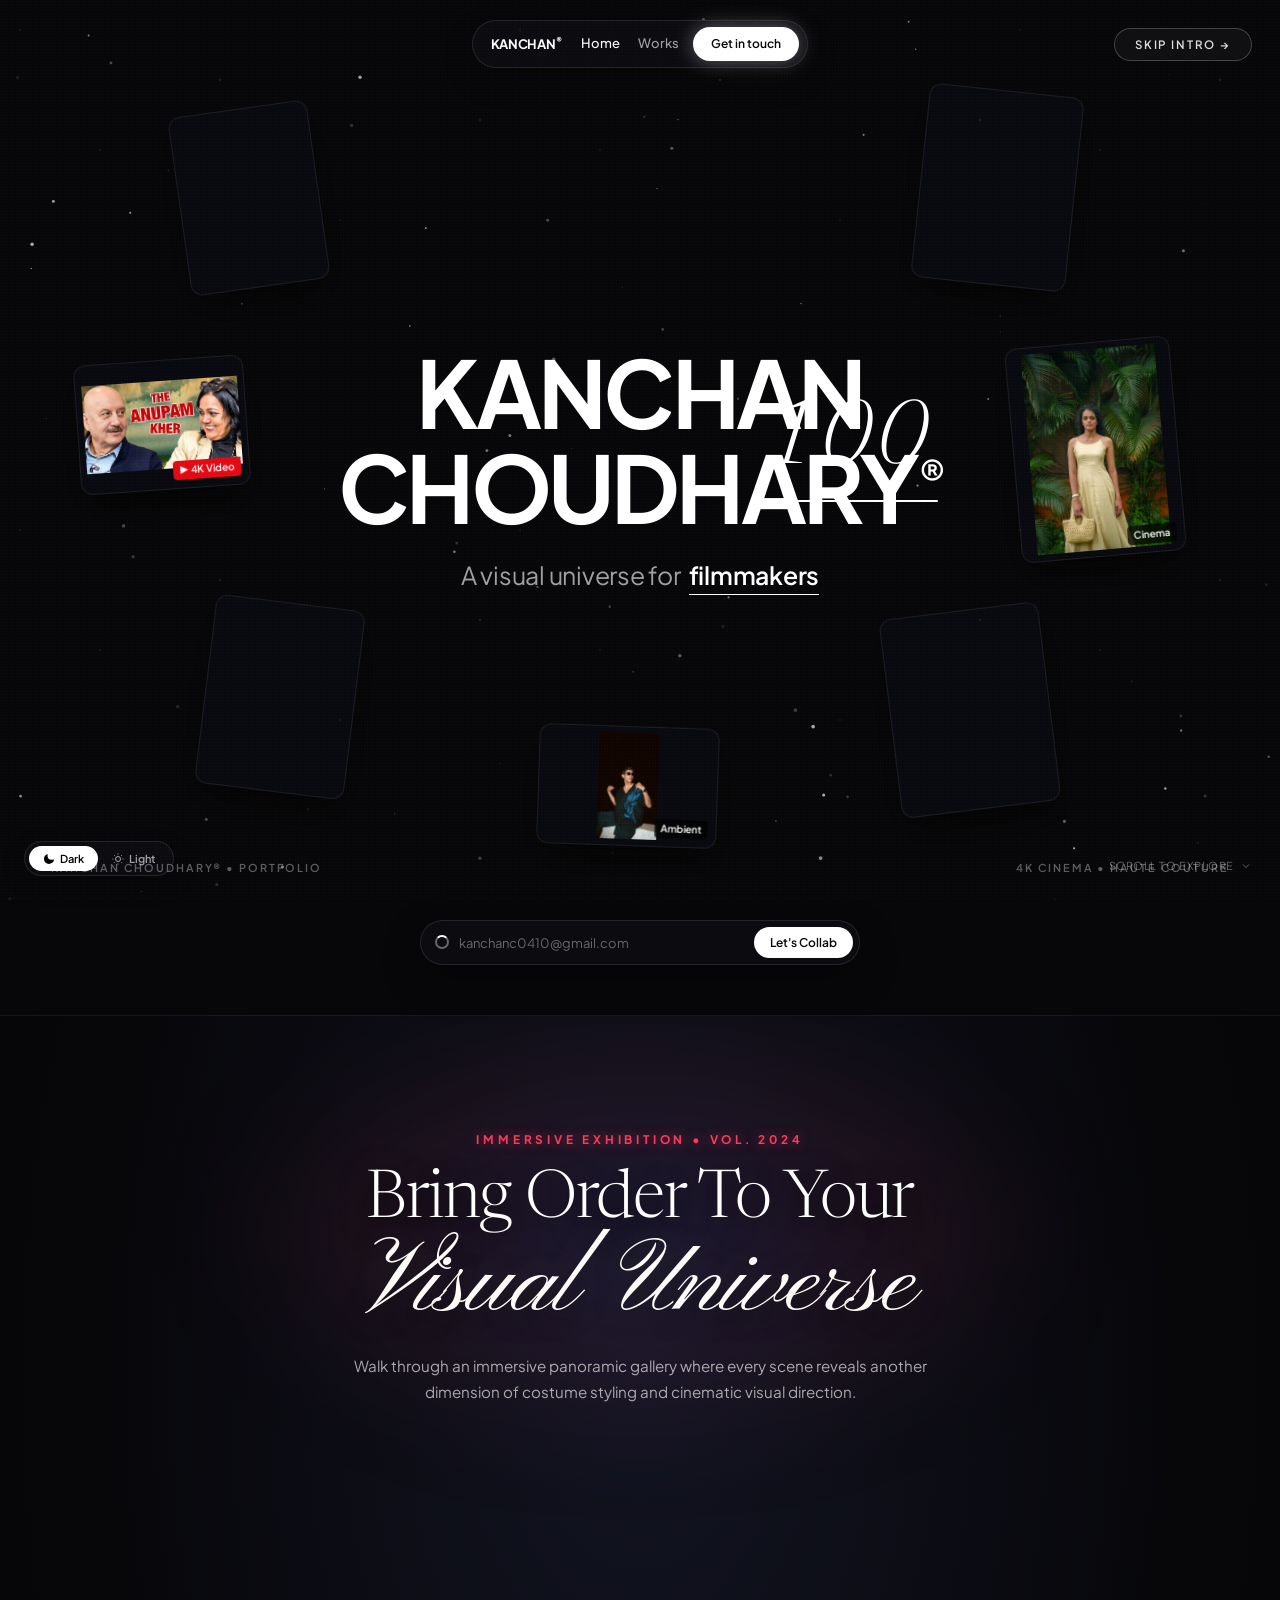
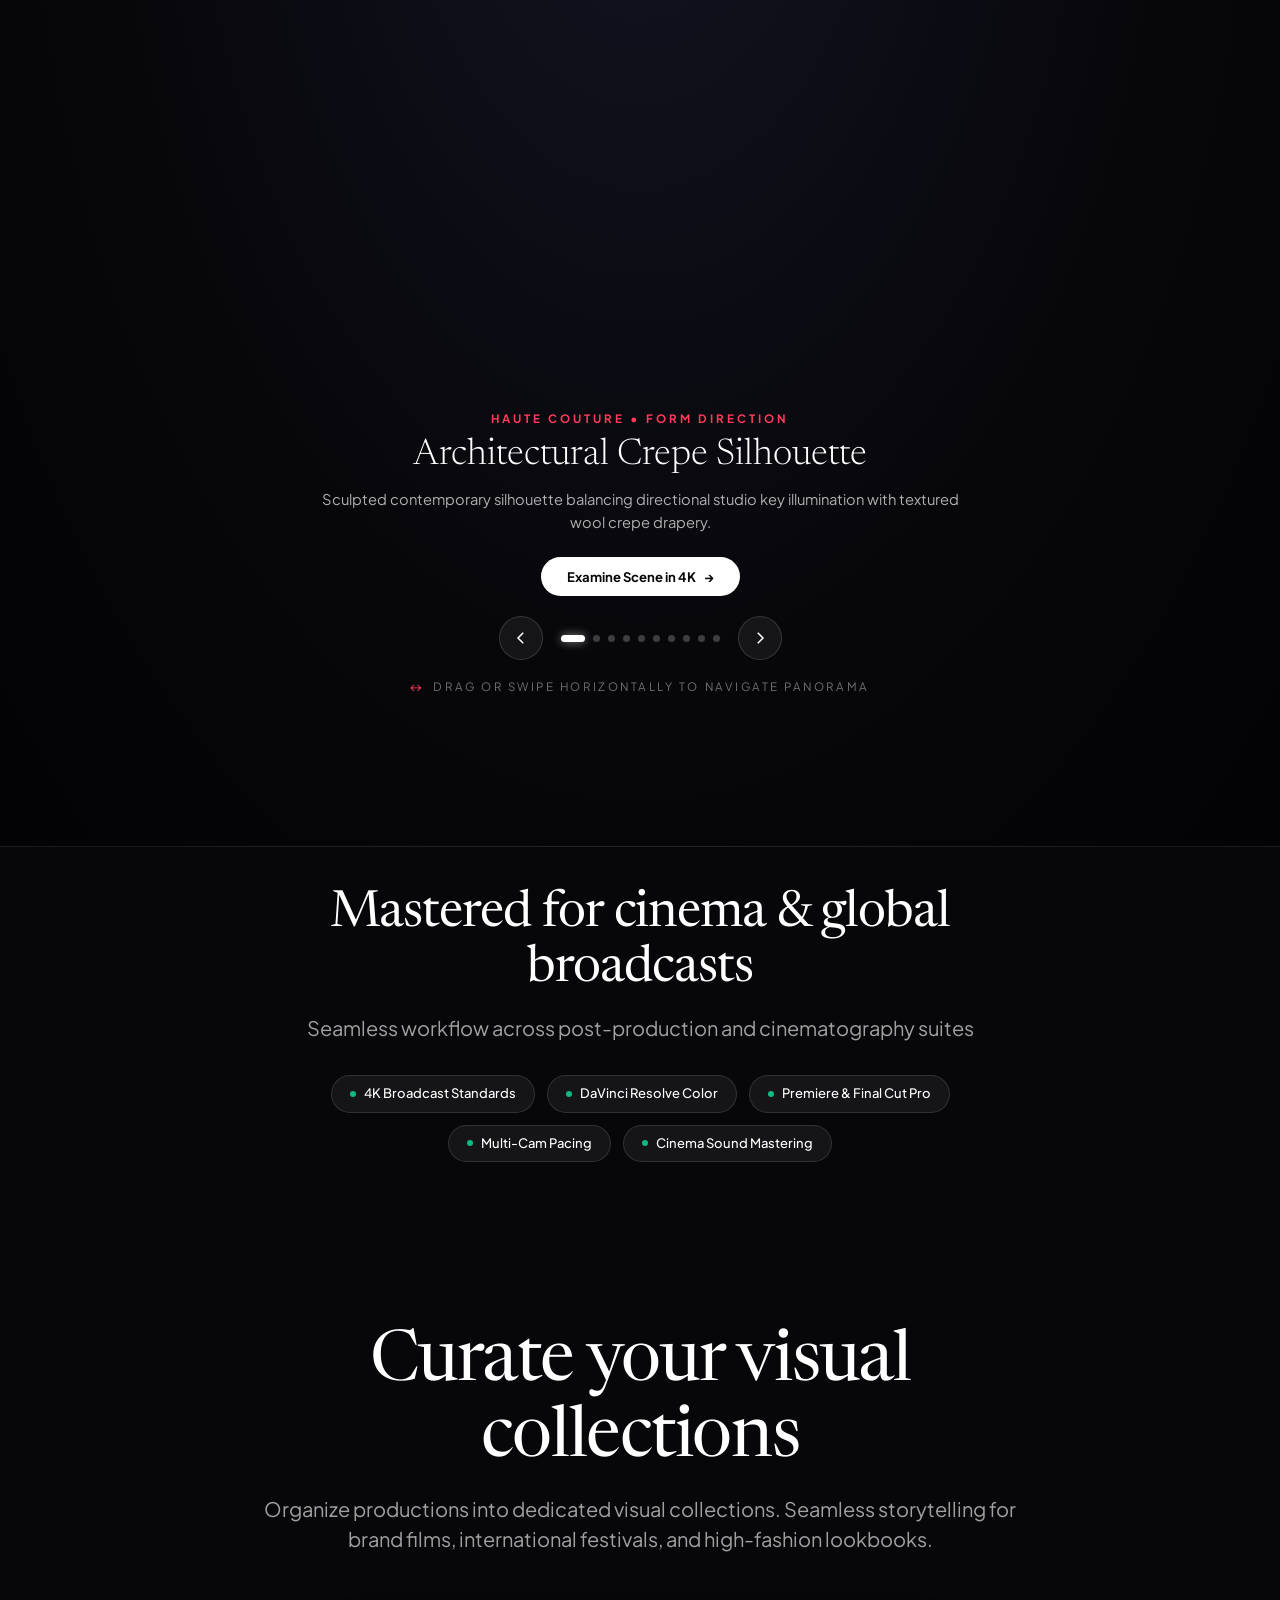
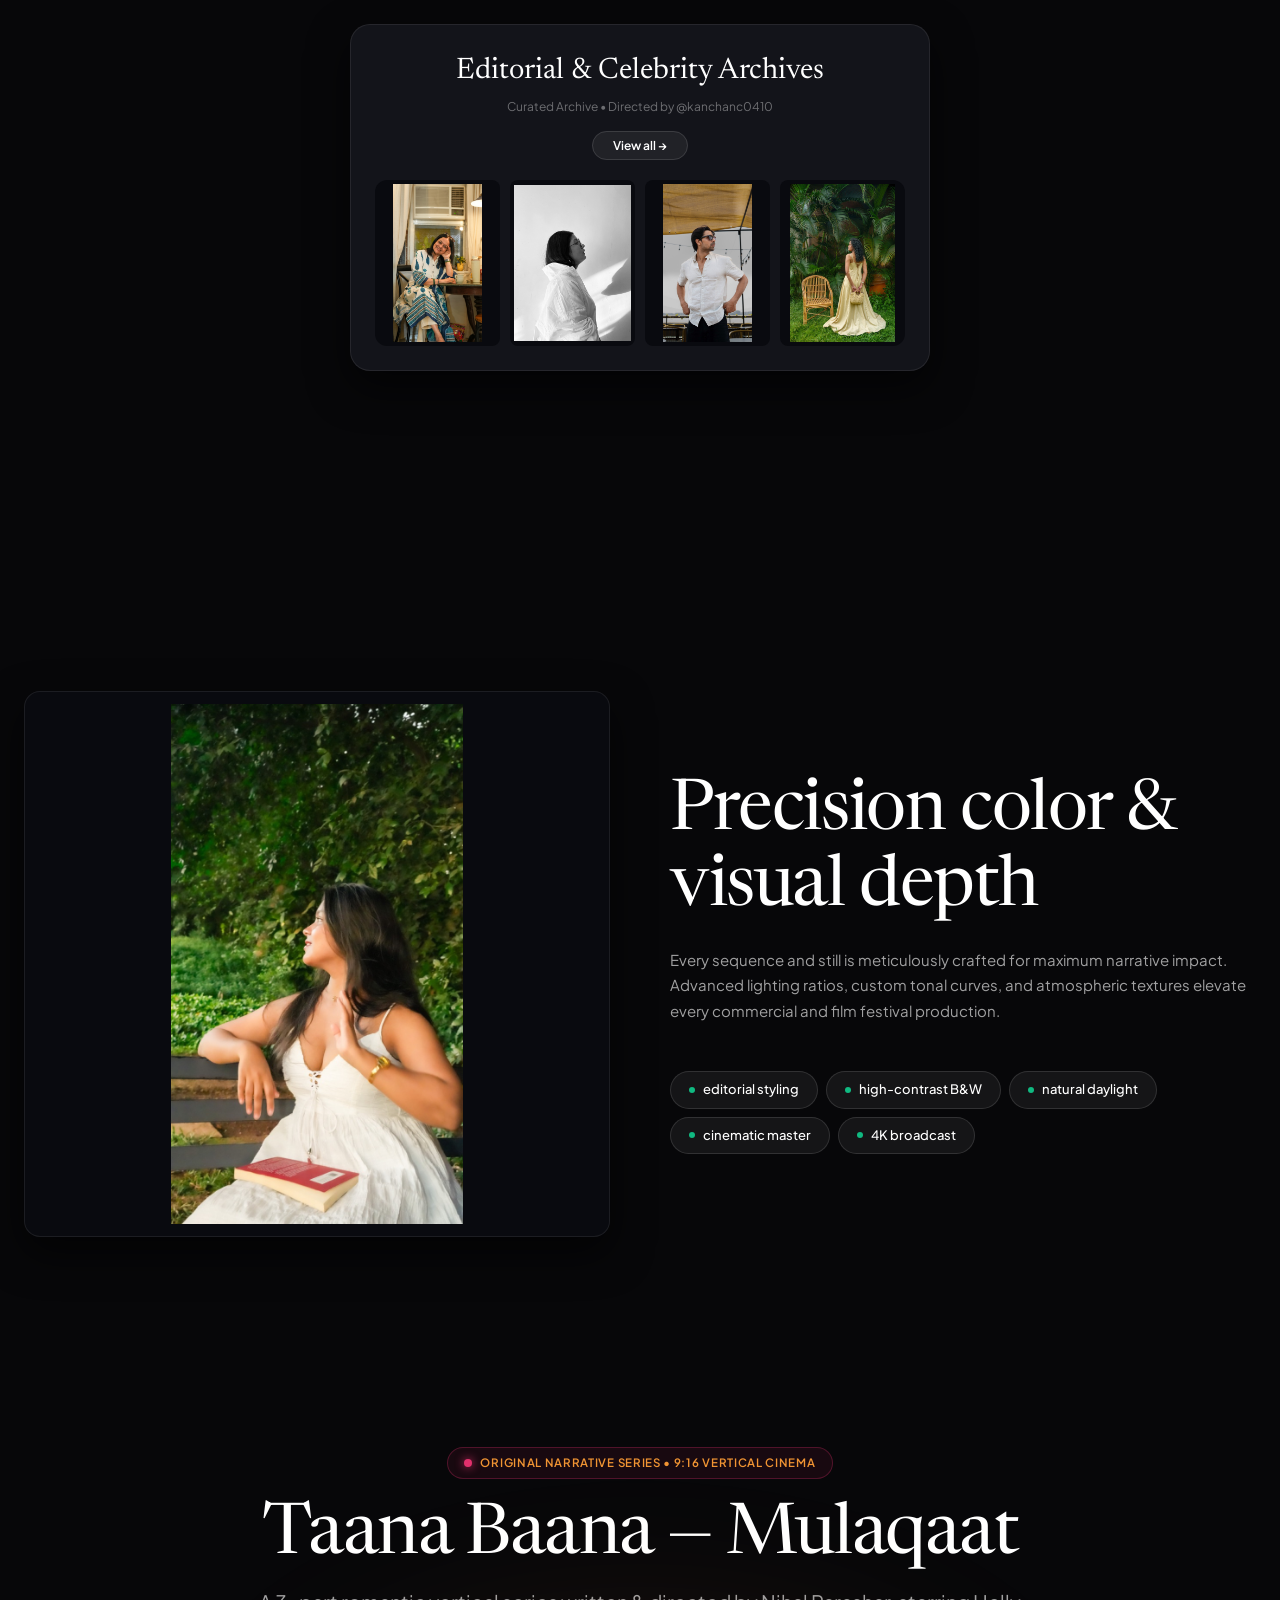
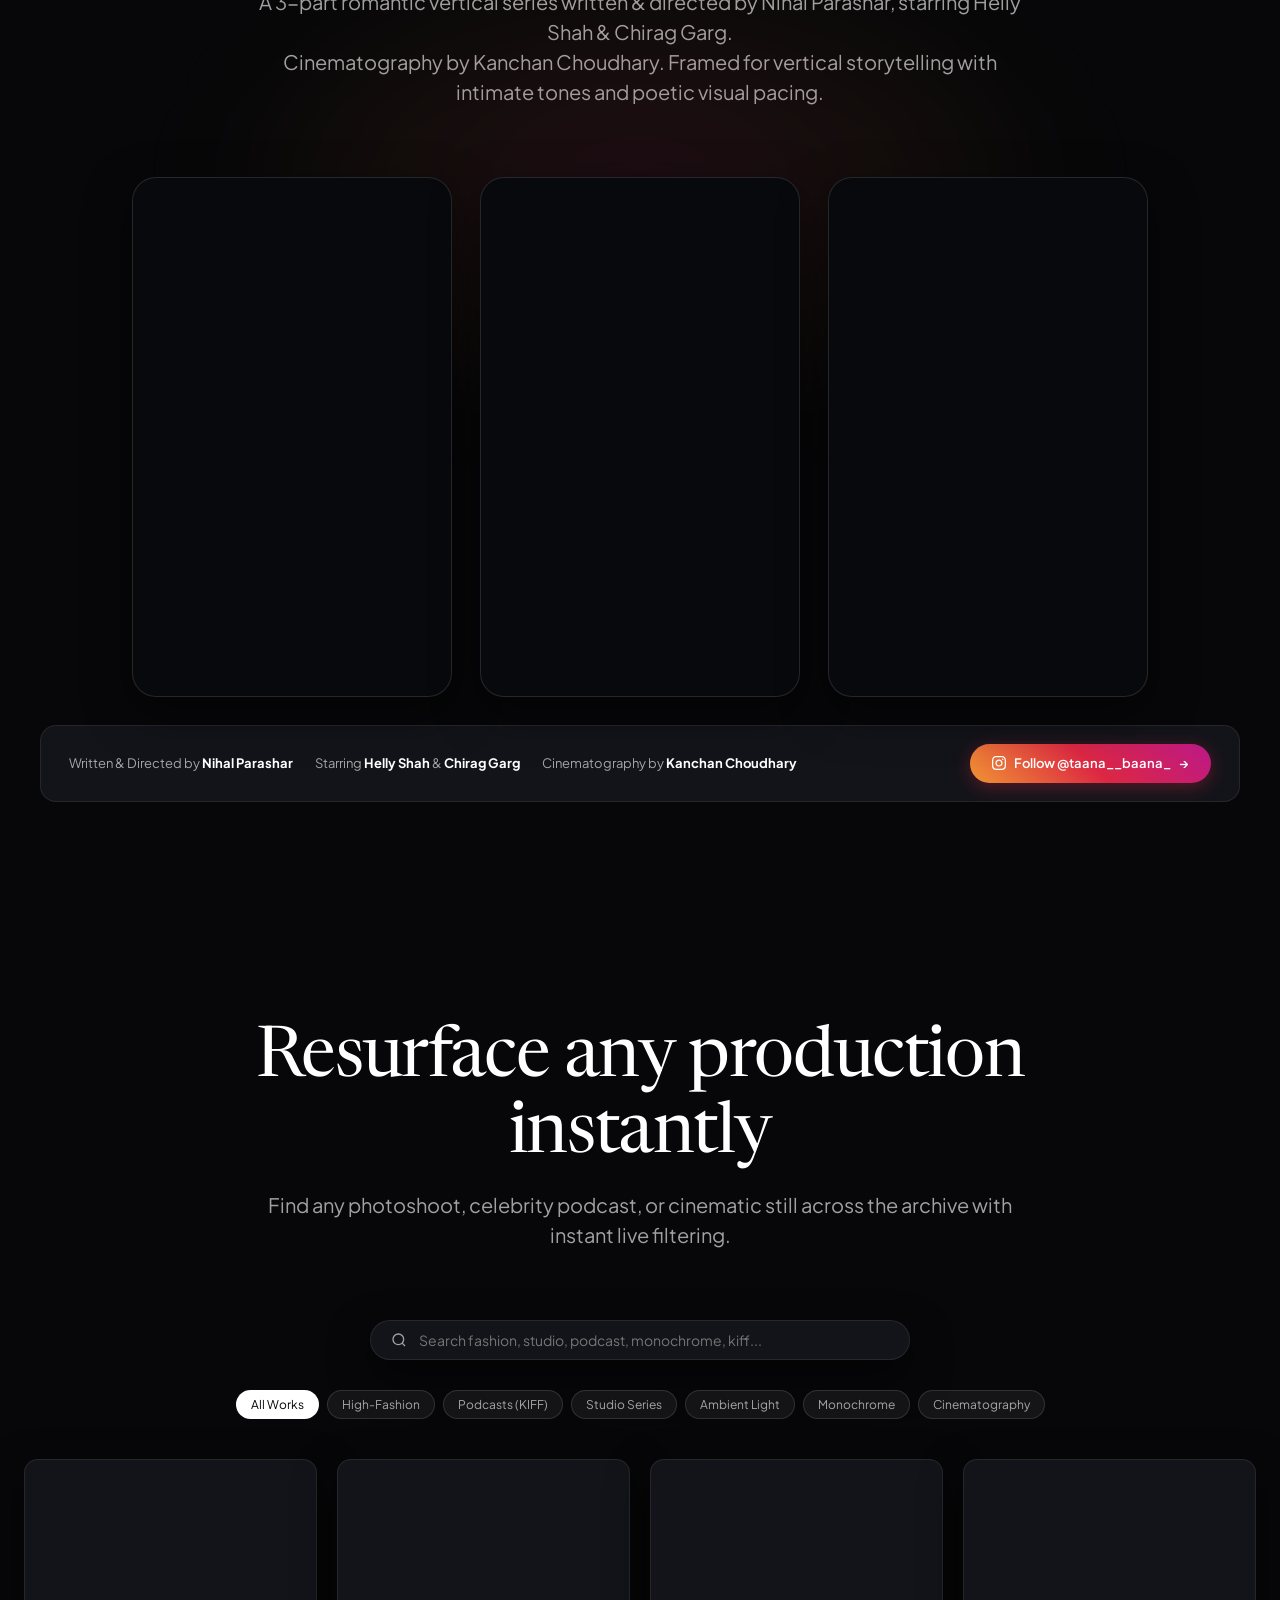
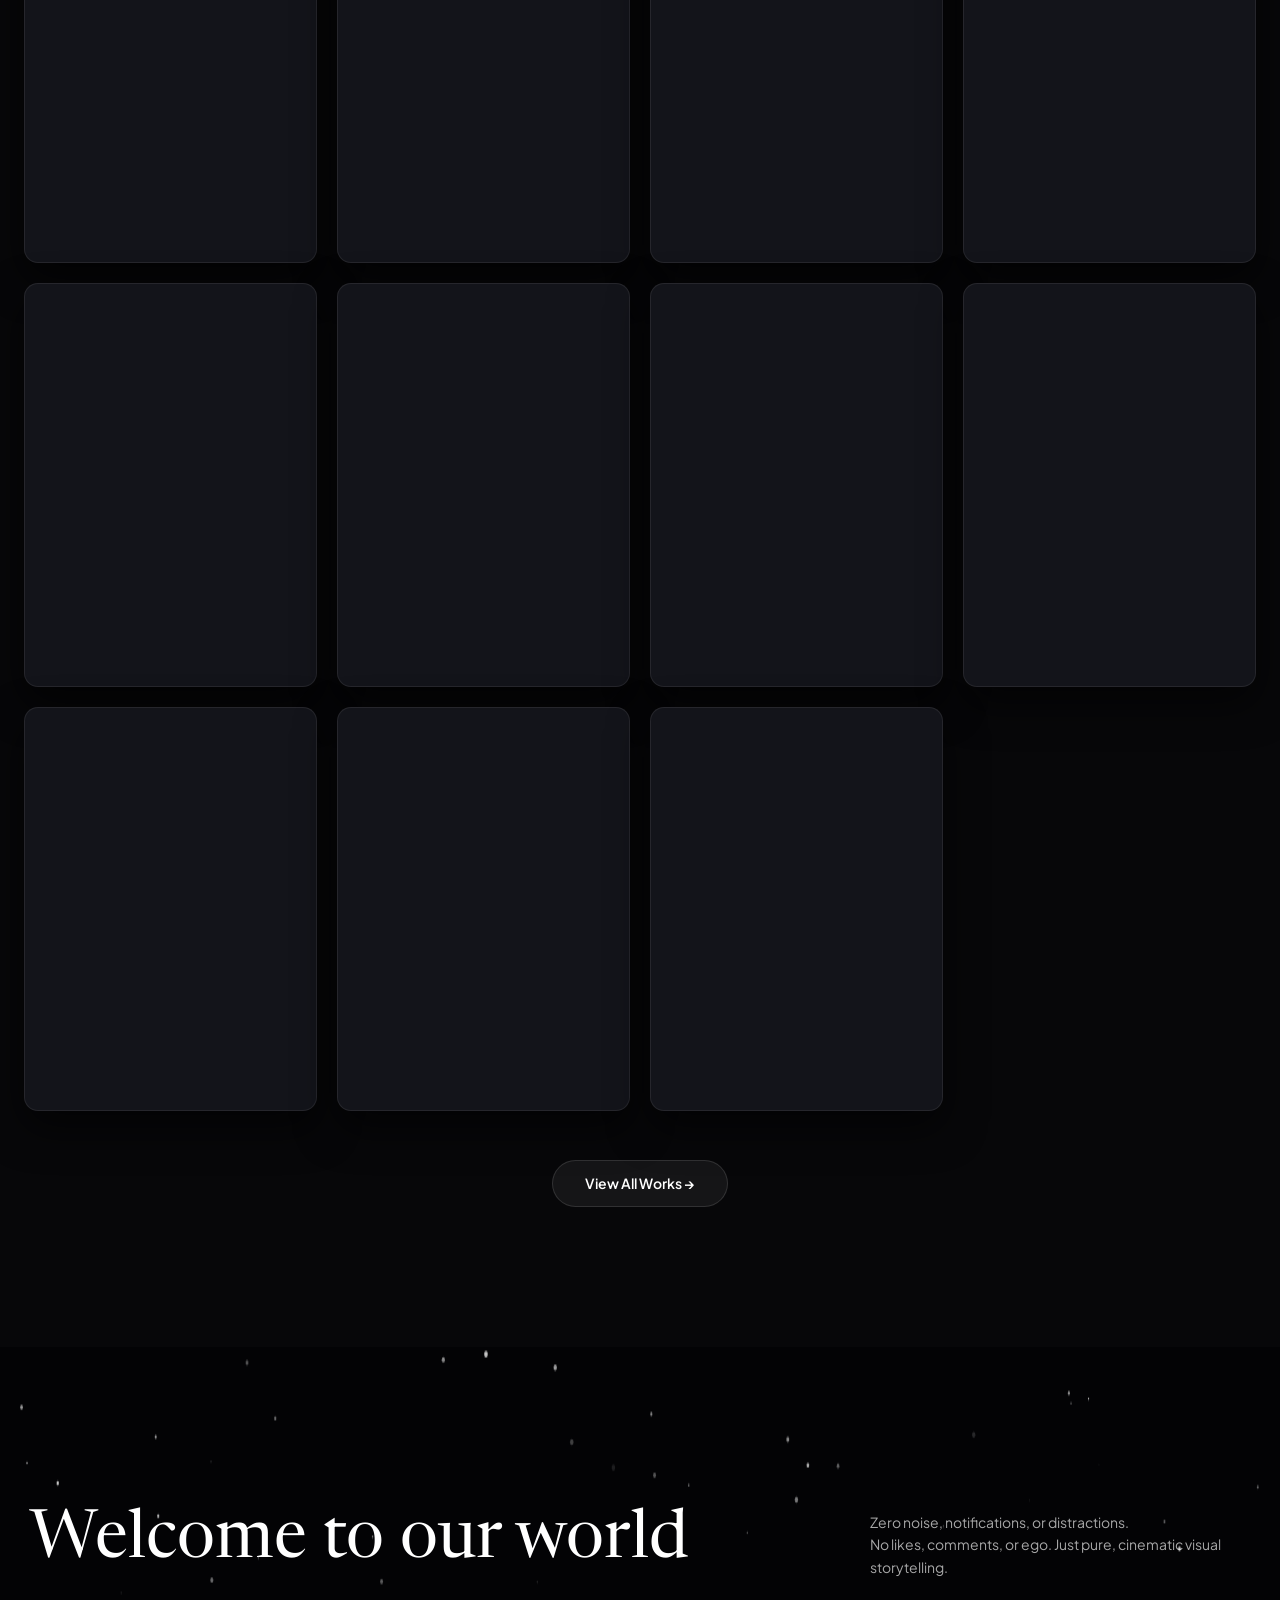
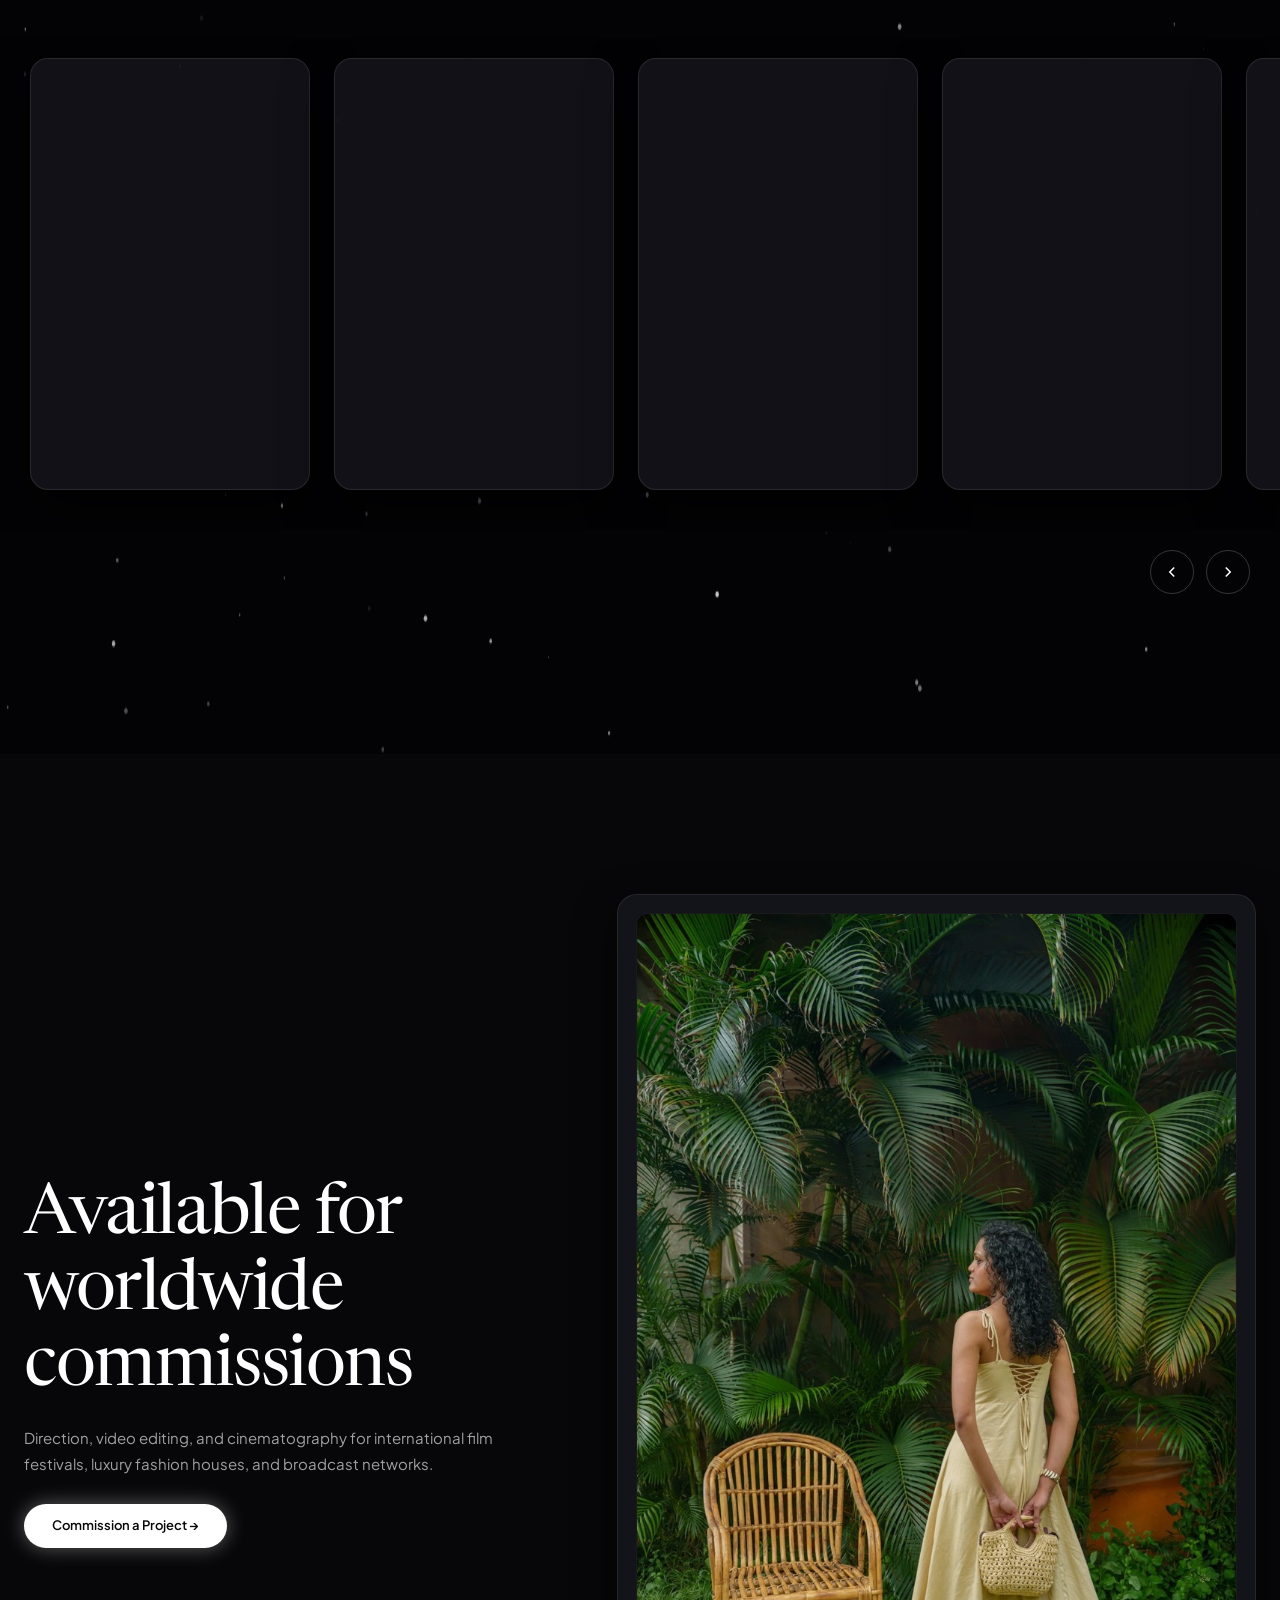
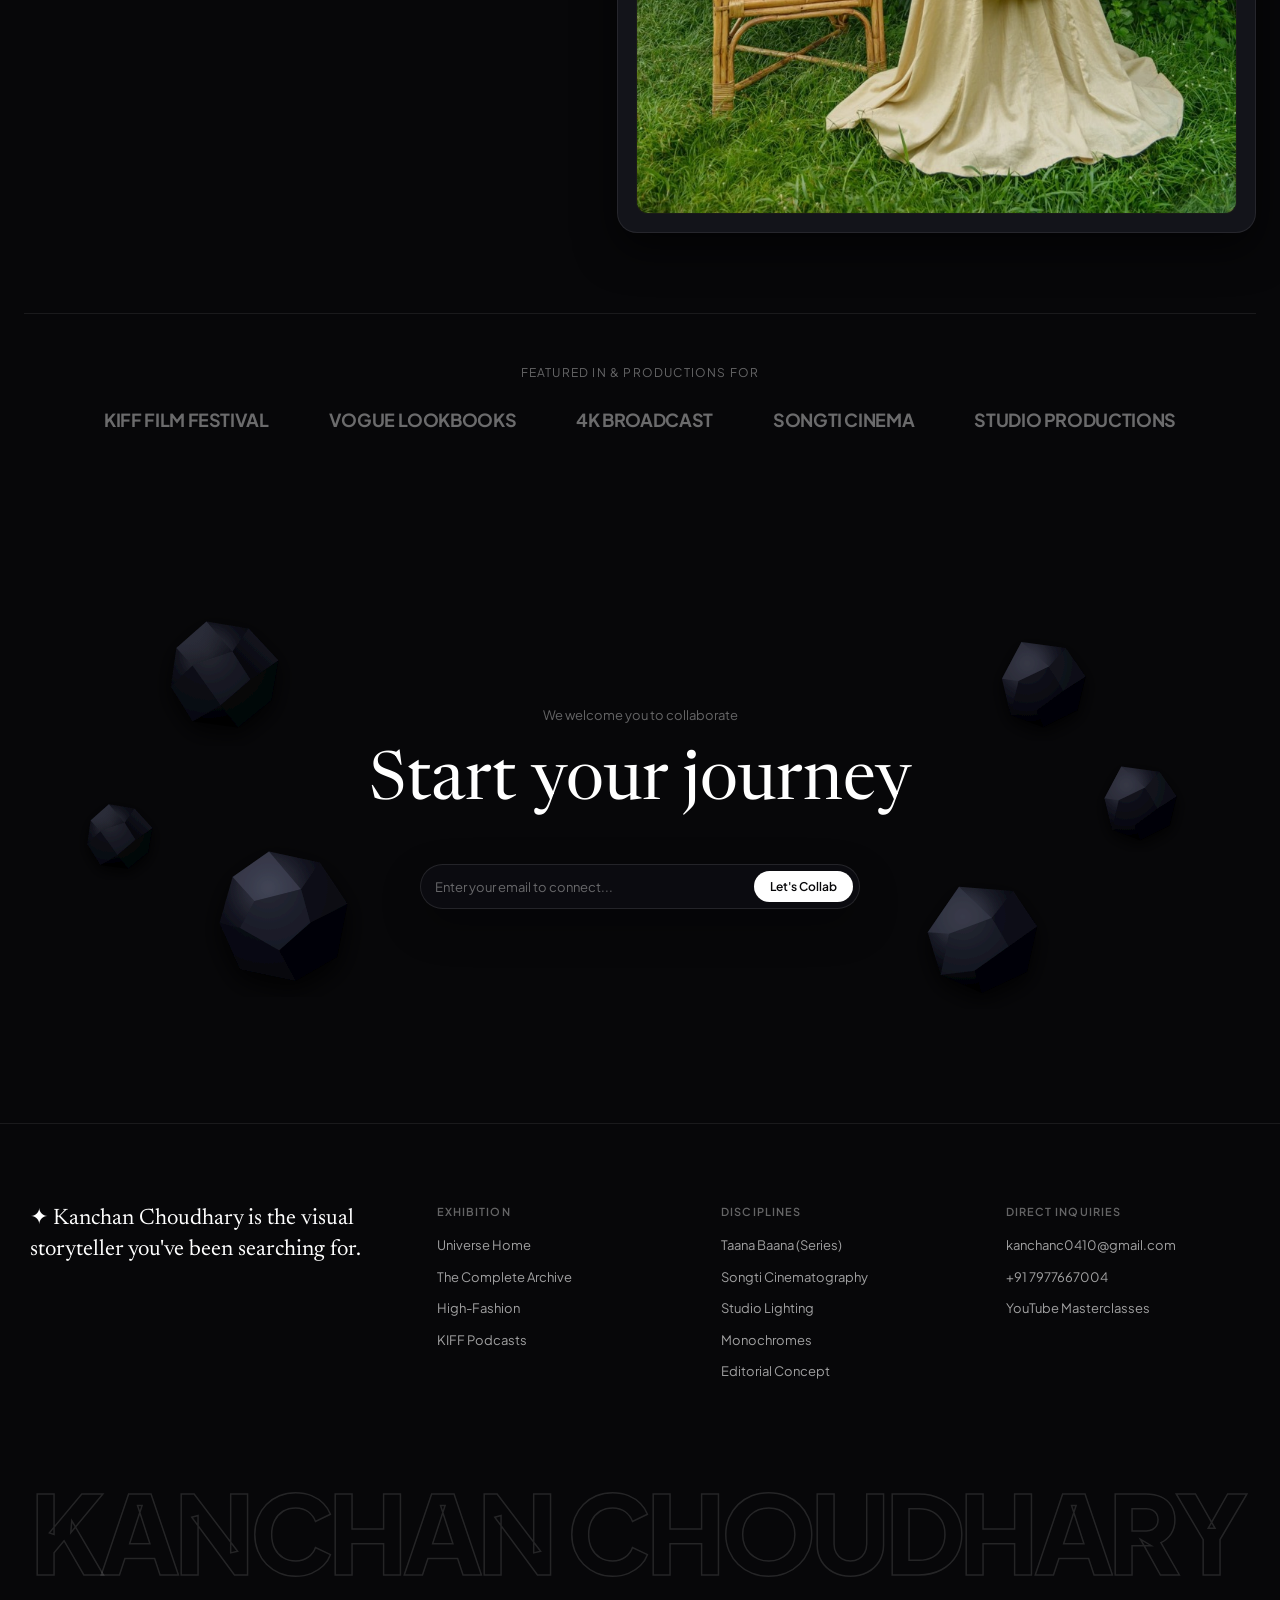
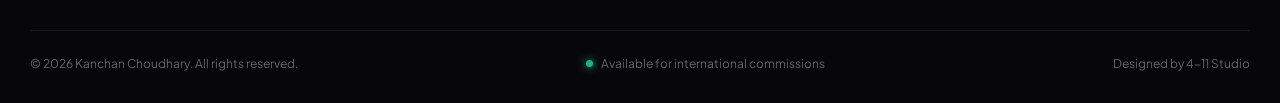
==== commit 181765dd: "Fix website loading page into full-screen theatrical split-curtain entrance with black galaxy univer" ====
--- a/index.html
+++ b/index.html
@@ -20,58 +20,65 @@
 <body>
 
   <!-- =========================================================================
-       1. CINEMATIC SPLIT-SHUTTER PRELOADER (Inspired by Jason Bergh Film Director UI)
-       ========================================================================= -->
-  <div id="cosmos-loader" class="cinema-loader">
-    <!-- Backlit Dramatic Silhouette Backdrop (Exact to video) -->
-    <div class="loader-backlit-bg" style="background-image: url('assets/slide_5_1.jpg');"></div>
+       1. CINEMATIC FULLSCREEN SPLIT-CURTAIN PRELOADER (Jason Bergh Director UI)
+       ========================================================================= -->
+  <div id="cosmos-loader" class="cinema-loader" aria-label="Loading Experience">
+    <!-- Starfield & Film Grain Ambient Layer -->
+    <div class="loader-galaxy-stars" aria-hidden="true"></div>
     <div class="loader-film-grain" aria-hidden="true"></div>
 
-    <!-- Skip Button -->
-    <button type="button" class="loader-skip-btn" id="loader-skip-btn">Skip Intro &rarr;</button>
-
-    <!-- Central Cinematic Aperture / Shutter Box -->
-    <div class="loader-aperture-box">
-      
-      <!-- Film Vignettes sliding along the gates -->
-      <div class="loader-film-strip left-strip" aria-hidden="true">
+    <!-- Skip Intro Button -->
+    <button type="button" class="loader-skip-btn" id="loader-skip-btn" aria-label="Skip Intro">Skip Intro &rarr;</button>
+
+    <!-- Theatrical Left Curtain (Covers Left Half 50.1vw) -->
+    <div class="loader-curtain curtain-left" id="curtain-left">
+      <!-- Vignettes along curtain edge -->
+      <div class="loader-film-strip strip-left" aria-hidden="true">
         <div class="film-vignette"><img src="assets/slide_10_1.jpg" alt="" loading="eager"></div>
         <div class="film-vignette"><img src="assets/mulaqaat_ep1.jpg" alt="" loading="eager"></div>
         <div class="film-vignette"><img src="assets/slide_7_4.jpg" alt="" loading="eager"></div>
       </div>
-
-      <div class="loader-film-strip right-strip" aria-hidden="true">
+      <!-- Brand Signature (Left Half) -->
+      <div class="curtain-brand-wrap brand-left-wrap">
+        <span class="curtain-brand-text brand-left-text" id="shutter-logo-left">Kanchan</span>
+      </div>
+    </div>
+
+    <!-- Theatrical Right Curtain (Covers Right Half 50.1vw) -->
+    <div class="loader-curtain curtain-right" id="curtain-right">
+      <!-- Vignettes along curtain edge -->
+      <div class="loader-film-strip strip-right" aria-hidden="true">
         <div class="film-vignette"><img src="assets/yt_anupam_kher.jpg" alt="" loading="eager"></div>
         <div class="film-vignette"><img src="assets/slide_1_1.jpg" alt="" loading="eager"></div>
         <div class="film-vignette"><img src="assets/yt_saurabh_shukla.jpg" alt="" loading="eager"></div>
       </div>
-
-      <!-- Split Left Shutter Curtain -->
-      <div class="loader-shutter-curtain shutter-left">
-        <div class="shutter-inner">
-          <div class="shutter-logo-part logo-left-text" id="shutter-logo-left">Kanchan</div>
-        </div>
-      </div>
-
-      <!-- Split Right Shutter Curtain -->
-      <div class="loader-shutter-curtain shutter-right">
-        <div class="shutter-inner">
-          <div class="shutter-logo-part logo-right-text" id="shutter-logo-right">Choudhary</div>
-        </div>
-      </div>
-
-      <!-- Center Dynamic Display: Phrases, Numeric Counter -->
-      <div class="loader-center-content">
-        <!-- Phrase 1: Intimate, Raw / Human Storytelling -->
-        <div class="loader-phrase" id="loader-phrase">
-          <span class="phrase-top">Intimate, Raw</span>
-          <span class="phrase-bottom">Cinematic Storytelling</span>
-        </div>
-
-        <!-- Numeric Monoline Percentage Counter -->
+      <!-- Brand Signature (Right Half) -->
+      <div class="curtain-brand-wrap brand-right-wrap">
+        <span class="curtain-brand-text brand-right-text" id="shutter-logo-right">Choudhary</span>
+      </div>
+    </div>
+
+    <!-- Center Stage (Manifesto & Numeric Counter) -->
+    <div class="loader-center-stage">
+      <!-- Phase 1: Director Manifesto -->
+      <div class="loader-phrase" id="loader-phrase">
+        <span class="phrase-top">Intimate, Raw</span>
+        <span class="phrase-bottom">Human Storytelling</span>
+      </div>
+
+      <!-- Phase 2: Numeric Counter -->
+      <div class="loader-counter-container" id="loader-counter-box">
         <div class="loader-numeric-counter" id="loader-counter">00</div>
-      </div>
-
+        <div class="loader-progress-track">
+          <div class="loader-progress-bar" id="loader-progress-bar"></div>
+        </div>
+      </div>
+    </div>
+
+    <!-- Bottom Meta Label -->
+    <div class="loader-footer-meta">
+      <span>KANCHAN CHOUDHARY® &bull; PORTFOLIO</span>
+      <span>4K CINEMA &bull; HAUTE COUTURE</span>
     </div>
   </div>
 
--- a/css/cosmos.css
+++ b/css/cosmos.css
@@ -112,66 +112,72 @@
 }
 
 /* ==========================================================================
-   Preloader: Cinematic Split-Shutter (Inspired by Jason Bergh Film Director UI)
+   Preloader: Cinematic Fullscreen Split-Curtain (Jason Bergh Director UI)
    ========================================================================== */
 #cosmos-loader.cinema-loader {
   position: fixed;
   inset: 0;
-  background: #06070a !important;
-  color: #ffffff;
   z-index: 999999;
+  background: transparent;
   display: flex;
   align-items: center;
   justify-content: center;
   overflow: hidden;
-  transition: opacity 0.65s cubic-bezier(0.22, 1, 0.36, 1), visibility 0.65s ease;
-  will-change: opacity;
+  user-select: none;
+  pointer-events: auto;
 }
 
 #cosmos-loader.cinema-loader.loaded {
-  opacity: 0;
-  visibility: hidden;
-  pointer-events: none;
-}
-
-/* Backlit Dramatic Silhouette Backdrop (Exact to video) */
-.loader-backlit-bg {
+  display: none !important;
+  pointer-events: none !important;
+}
+
+/* Starfield / Galaxy Ambient Texture */
+.loader-galaxy-stars {
   position: absolute;
   inset: 0;
-  background-size: cover;
-  background-position: center 25%;
-  filter: brightness(0.28) contrast(1.2) grayscale(0.65);
-  opacity: 0.65;
-  transform: scale(1.06);
-  transition: transform 4.5s ease-out;
+  background-image: 
+    radial-gradient(1px 1px at 20px 30px, #ffffff, rgba(0,0,0,0)),
+    radial-gradient(1px 1px at 100px 150px, #ffffff, rgba(0,0,0,0)),
+    radial-gradient(1.5px 1.5px at 220px 80px, #ffffff, rgba(0,0,0,0)),
+    radial-gradient(1px 1px at 340px 220px, #ffffff, rgba(0,0,0,0)),
+    radial-gradient(1.5px 1.5px at 480px 120px, #ffffff, rgba(0,0,0,0));
+  background-repeat: repeat;
+  background-size: 500px 500px;
+  opacity: 0.18;
   pointer-events: none;
-}
-
+  z-index: 5;
+}
+
+/* Film Grain Overlay */
 .loader-film-grain {
   position: absolute;
   inset: 0;
   background-image: radial-gradient(rgba(255, 255, 255, 0.12) 1px, transparent 1px);
   background-size: 3px 3px;
-  opacity: 0.25;
+  opacity: 0.22;
   pointer-events: none;
+  z-index: 50;
 }
 
 /* Skip Intro Button */
 .loader-skip-btn {
-  position: absolute;
+  position: fixed;
   top: 28px;
   right: 28px;
-  z-index: 30;
-  background: rgba(255, 255, 255, 0.08);
-  border: 1px solid rgba(255, 255, 255, 0.18);
-  color: rgba(255, 255, 255, 0.75);
+  z-index: 100;
+  background: rgba(20, 20, 24, 0.7);
+  border: 1px solid rgba(255, 255, 255, 0.22);
+  color: rgba(255, 255, 255, 0.85);
   font-family: var(--font-sans);
   font-size: 0.72rem;
   font-weight: 600;
   letter-spacing: 0.16em;
   text-transform: uppercase;
-  padding: 8px 18px;
+  padding: 8px 20px;
   border-radius: 999px;
+  backdrop-filter: blur(8px);
+  -webkit-backdrop-filter: blur(8px);
   cursor: pointer;
   transition: all 0.25s ease;
 }
@@ -183,22 +189,87 @@
   transform: translateY(-1px);
 }
 
-/* Central Cinematic Aperture / Shutter Box */
-.loader-aperture-box {
-  position: relative;
+/* Theatrical Curtains (Full Viewport Panels) */
+.loader-curtain {
+  position: absolute;
+  top: 0;
+  bottom: 0;
+  width: 50.1vw;
+  background: #050608;
   z-index: 10;
-  width: min(840px, 90vw);
-  height: min(440px, 54vh);
-  background: #040407;
-  border: 1px solid rgba(255, 255, 255, 0.14);
-  box-shadow: 0 32px 90px rgba(0, 0, 0, 0.98), inset 0 1px 1px rgba(255, 255, 255, 0.15);
-  display: flex;
-  align-items: center;
-  justify-content: center;
-  overflow: hidden;
-}
-
-/* Film Vignettes sliding horizontally on Left & Right gates */
+  display: flex;
+  align-items: center;
+  overflow: hidden;
+  will-change: transform;
+  transition: transform 1.1s cubic-bezier(0.77, 0, 0.175, 1);
+}
+
+.curtain-left {
+  left: 0;
+  justify-content: flex-end;
+  border-right: 1px solid rgba(255, 255, 255, 0.08);
+}
+
+.curtain-right {
+  right: 0;
+  justify-content: flex-start;
+  border-left: 1px solid rgba(255, 255, 255, 0.08);
+}
+
+/* Opening Split Transition */
+.cinema-loader.is-opening .curtain-left {
+  transform: translateX(-101%);
+}
+
+.cinema-loader.is-opening .curtain-right {
+  transform: translateX(101%);
+}
+
+/* Brand Signatures on Curtains */
+.curtain-brand-wrap {
+  position: absolute;
+  top: 50%;
+  transform: translateY(-50%);
+  display: flex;
+  align-items: center;
+  z-index: 15;
+}
+
+.brand-left-wrap {
+  right: 12px;
+}
+
+.brand-right-wrap {
+  left: 12px;
+}
+
+.curtain-brand-text {
+  font-family: var(--font-serif);
+  font-size: clamp(2.8rem, 6vw, 4.6rem);
+  color: #ffffff;
+  letter-spacing: -0.02em;
+  opacity: 0;
+  transition: opacity 0.4s ease;
+  white-space: nowrap;
+}
+
+.curtain-brand-text.visible {
+  opacity: 1;
+}
+
+.brand-left-text {
+  font-weight: 400;
+  text-align: right;
+}
+
+.brand-right-text {
+  font-weight: 300;
+  font-style: italic;
+  color: #f7f4ed;
+  text-align: left;
+}
+
+/* Film Vignettes along left & right curtain gates */
 .loader-film-strip {
   position: absolute;
   top: 0;
@@ -206,28 +277,27 @@
   display: flex;
   flex-direction: column;
   justify-content: space-around;
+  width: 140px;
+  z-index: 12;
+  pointer-events: none;
+}
+
+.loader-film-strip.strip-left {
+  left: 3.5vw;
+}
+
+.loader-film-strip.strip-right {
+  right: 3.5vw;
+}
+
+.film-vignette {
   width: 110px;
-  z-index: 2;
-  pointer-events: none;
-}
-
-.loader-film-strip.left-strip {
-  left: -20px;
-}
-
-.loader-film-strip.right-strip {
-  right: -20px;
-}
-
-.film-vignette {
-  width: 95px;
-  height: 60px;
+  height: 72px;
   border-radius: 6px;
   overflow: hidden;
-  border: 1px solid rgba(255, 255, 255, 0.16);
-  box-shadow: 0 6px 16px rgba(0, 0, 0, 0.8);
-  opacity: 0.75;
-  margin: 10px 0;
+  border: 1px solid rgba(255, 255, 255, 0.18);
+  box-shadow: 0 10px 24px rgba(0, 0, 0, 0.9);
+  opacity: 0.65;
   transition: opacity 0.3s ease;
 }
 
@@ -235,87 +305,28 @@
   width: 100%;
   height: 100%;
   object-fit: cover;
-  filter: brightness(0.88) contrast(1.05);
-}
-
-/* Split Shutters (The Theater Curtains) */
-.loader-shutter-curtain {
-  position: absolute;
-  top: 0;
-  bottom: 0;
-  width: 50.3%;
-  background: #040407;
-  z-index: 10;
-  display: flex;
-  align-items: center;
-  transition: transform 0.95s cubic-bezier(0.76, 0, 0.24, 1);
-  will-change: transform;
-}
-
-.shutter-left {
-  left: 0;
-  justify-content: flex-end;
-  border-right: 1px solid rgba(255, 255, 255, 0.08);
-}
-
-.shutter-right {
-  right: 0;
-  justify-content: flex-start;
-  border-left: 1px solid rgba(255, 255, 255, 0.08);
-}
-
-.shutter-inner {
-  padding: 0 16px;
-}
-
-.shutter-logo-part {
-  font-family: var(--font-serif);
-  font-size: clamp(2.4rem, 4.8vw, 3.8rem);
-  color: #ffffff;
-  letter-spacing: -0.01em;
+  filter: brightness(0.85) contrast(1.1);
+}
+
+/* Center Stage (Manifesto & Numeric Counter) */
+.loader-center-stage {
+  position: fixed;
+  inset: 0;
+  display: flex;
+  align-items: center;
+  justify-content: center;
+  z-index: 25; /* Sits proudly in front of curtains during countdown */
+  pointer-events: none;
+  text-align: center;
+}
+
+.loader-phrase {
+  display: flex;
+  flex-direction: column;
+  align-items: center;
   opacity: 0;
-  transition: opacity 0.45s ease;
-}
-
-.shutter-logo-part.visible {
-  opacity: 1;
-}
-
-.logo-left-text {
-  font-weight: 400;
-  text-align: right;
-}
-
-.logo-right-text {
-  font-weight: 300;
-  font-style: italic;
-  color: #f7f4ed;
-  text-align: left;
-}
-
-/* Opening Split Transition */
-.cinema-loader.is-opening .shutter-left {
-  transform: translateX(-104%);
-}
-
-.cinema-loader.is-opening .shutter-right {
-  transform: translateX(104%);
-}
-
-/* Center Dynamic Display (Phrases & Counter) */
-.loader-center-content {
-  position: relative;
-  z-index: 5;
-  text-align: center;
-}
-
-.loader-phrase {
-  display: flex;
-  flex-direction: column;
-  align-items: center;
-  opacity: 0;
-  transform: translateY(10px);
-  transition: opacity 0.55s ease, transform 0.55s ease;
+  transform: translateY(12px);
+  transition: opacity 0.5s ease, transform 0.5s ease;
 }
 
 .loader-phrase.visible {
@@ -325,53 +336,89 @@
 
 .phrase-top {
   font-family: var(--font-serif);
-  font-size: clamp(1.8rem, 3.8vw, 2.8rem);
+  font-size: clamp(2rem, 4.5vw, 3.4rem);
   font-weight: 400;
   color: #ffffff;
+  letter-spacing: -0.01em;
 }
 
 .phrase-bottom {
   font-family: var(--font-serif);
-  font-size: clamp(1.8rem, 3.8vw, 2.8rem);
+  font-size: clamp(2rem, 4.5vw, 3.4rem);
   font-style: italic;
   font-weight: 300;
   color: #f7f4ed;
   margin-top: 4px;
 }
 
+.loader-counter-container {
+  display: flex;
+  flex-direction: column;
+  align-items: center;
+  opacity: 0;
+  transition: opacity 0.35s ease;
+}
+
+.loader-counter-container.visible {
+  opacity: 1;
+}
+
 .loader-numeric-counter {
   font-family: var(--font-serif);
-  font-size: clamp(3.2rem, 6.5vw, 4.8rem);
+  font-size: clamp(3.6rem, 7.5vw, 5.5rem);
   font-style: italic;
   font-weight: 300;
   color: #ffffff;
-  opacity: 0;
-  transition: opacity 0.35s ease;
-  letter-spacing: 0.05em;
-  margin-top: -10px;
-}
-
-.loader-numeric-counter.visible {
-  opacity: 1;
+  letter-spacing: 0.04em;
+  line-height: 1;
+}
+
+.loader-progress-track {
+  width: 180px;
+  height: 2px;
+  background: rgba(255, 255, 255, 0.15);
+  border-radius: 2px;
+  margin-top: 14px;
+  overflow: hidden;
+}
+
+.loader-progress-bar {
+  width: 0%;
+  height: 100%;
+  background: #ffffff;
+  transition: width 0.05s linear;
+}
+
+.loader-footer-meta {
+  position: fixed;
+  bottom: 24px;
+  left: 4%;
+  right: 4%;
+  display: flex;
+  justify-content: space-between;
+  font-size: 0.68rem;
+  font-weight: 600;
+  letter-spacing: 0.18em;
+  color: rgba(255, 255, 255, 0.35);
+  z-index: 30;
+  pointer-events: none;
 }
 
 @media (max-width: 768px) {
-  .loader-aperture-box {
-    width: 92vw;
-    height: 380px;
-  }
-  .film-vignette {
-    width: 65px;
-    height: 44px;
-  }
-  .loader-film-strip.left-strip {
-    left: -10px;
-  }
-  .loader-film-strip.right-strip {
-    right: -10px;
-  }
-  .shutter-logo-part {
+  .loader-film-strip {
+    display: none; /* Clean on mobile */
+  }
+  .curtain-brand-text {
     font-size: 2.2rem;
+  }
+  .phrase-top, .phrase-bottom {
+    font-size: 1.8rem;
+  }
+  .loader-numeric-counter {
+    font-size: 3.2rem;
+  }
+  .loader-footer-meta {
+    display: none;
   }
 }
 
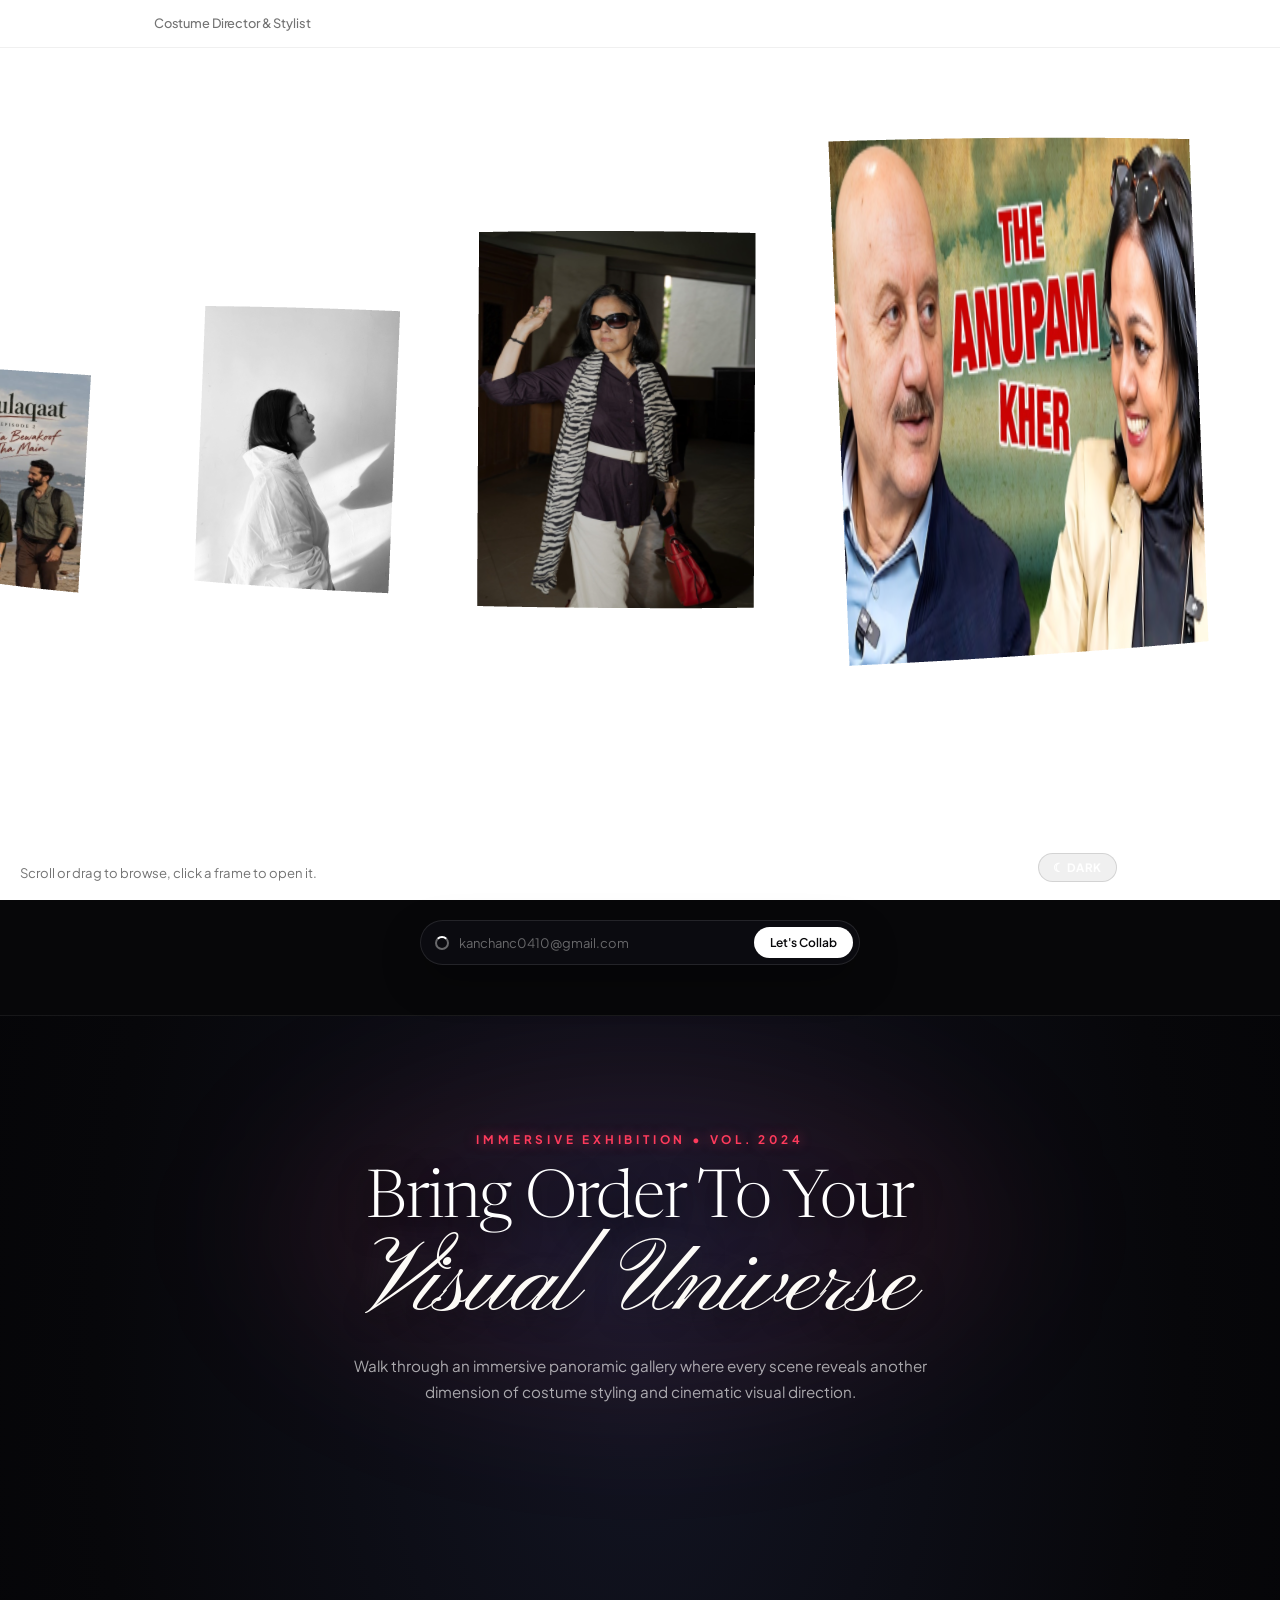
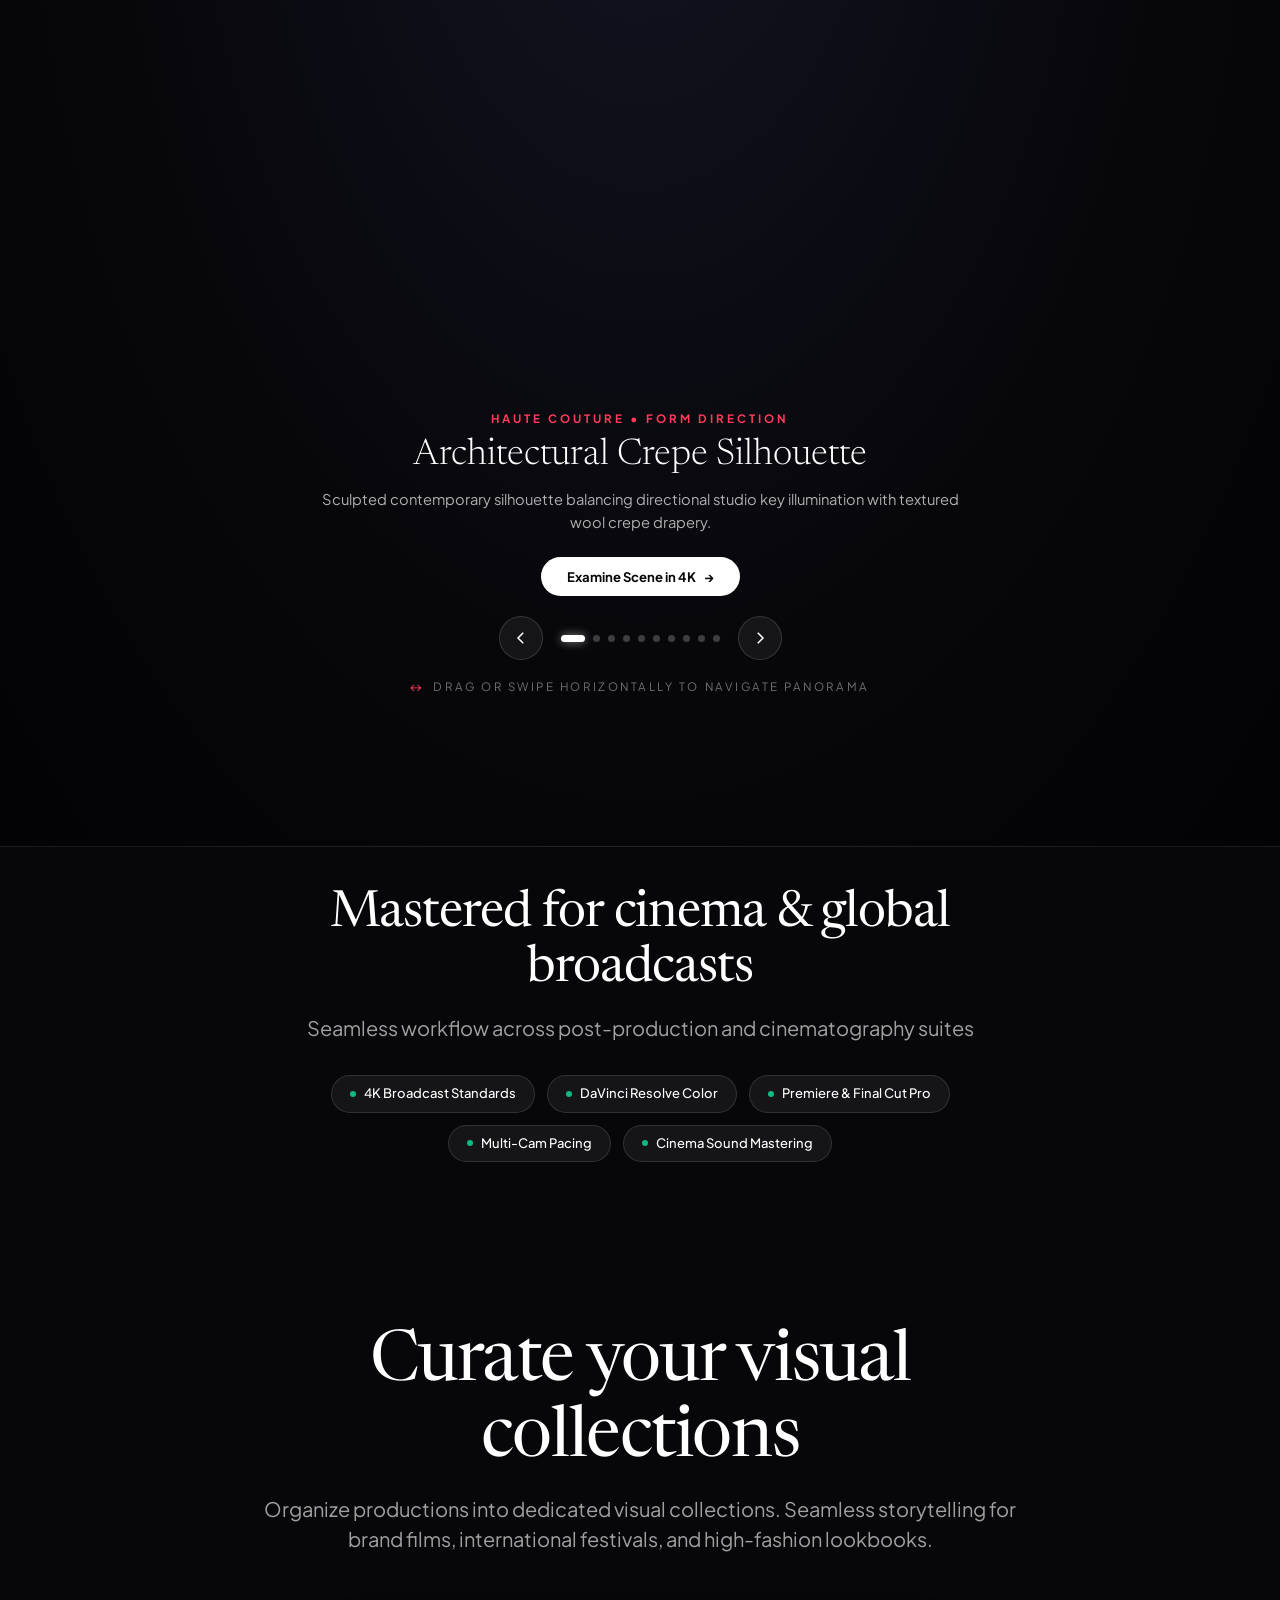
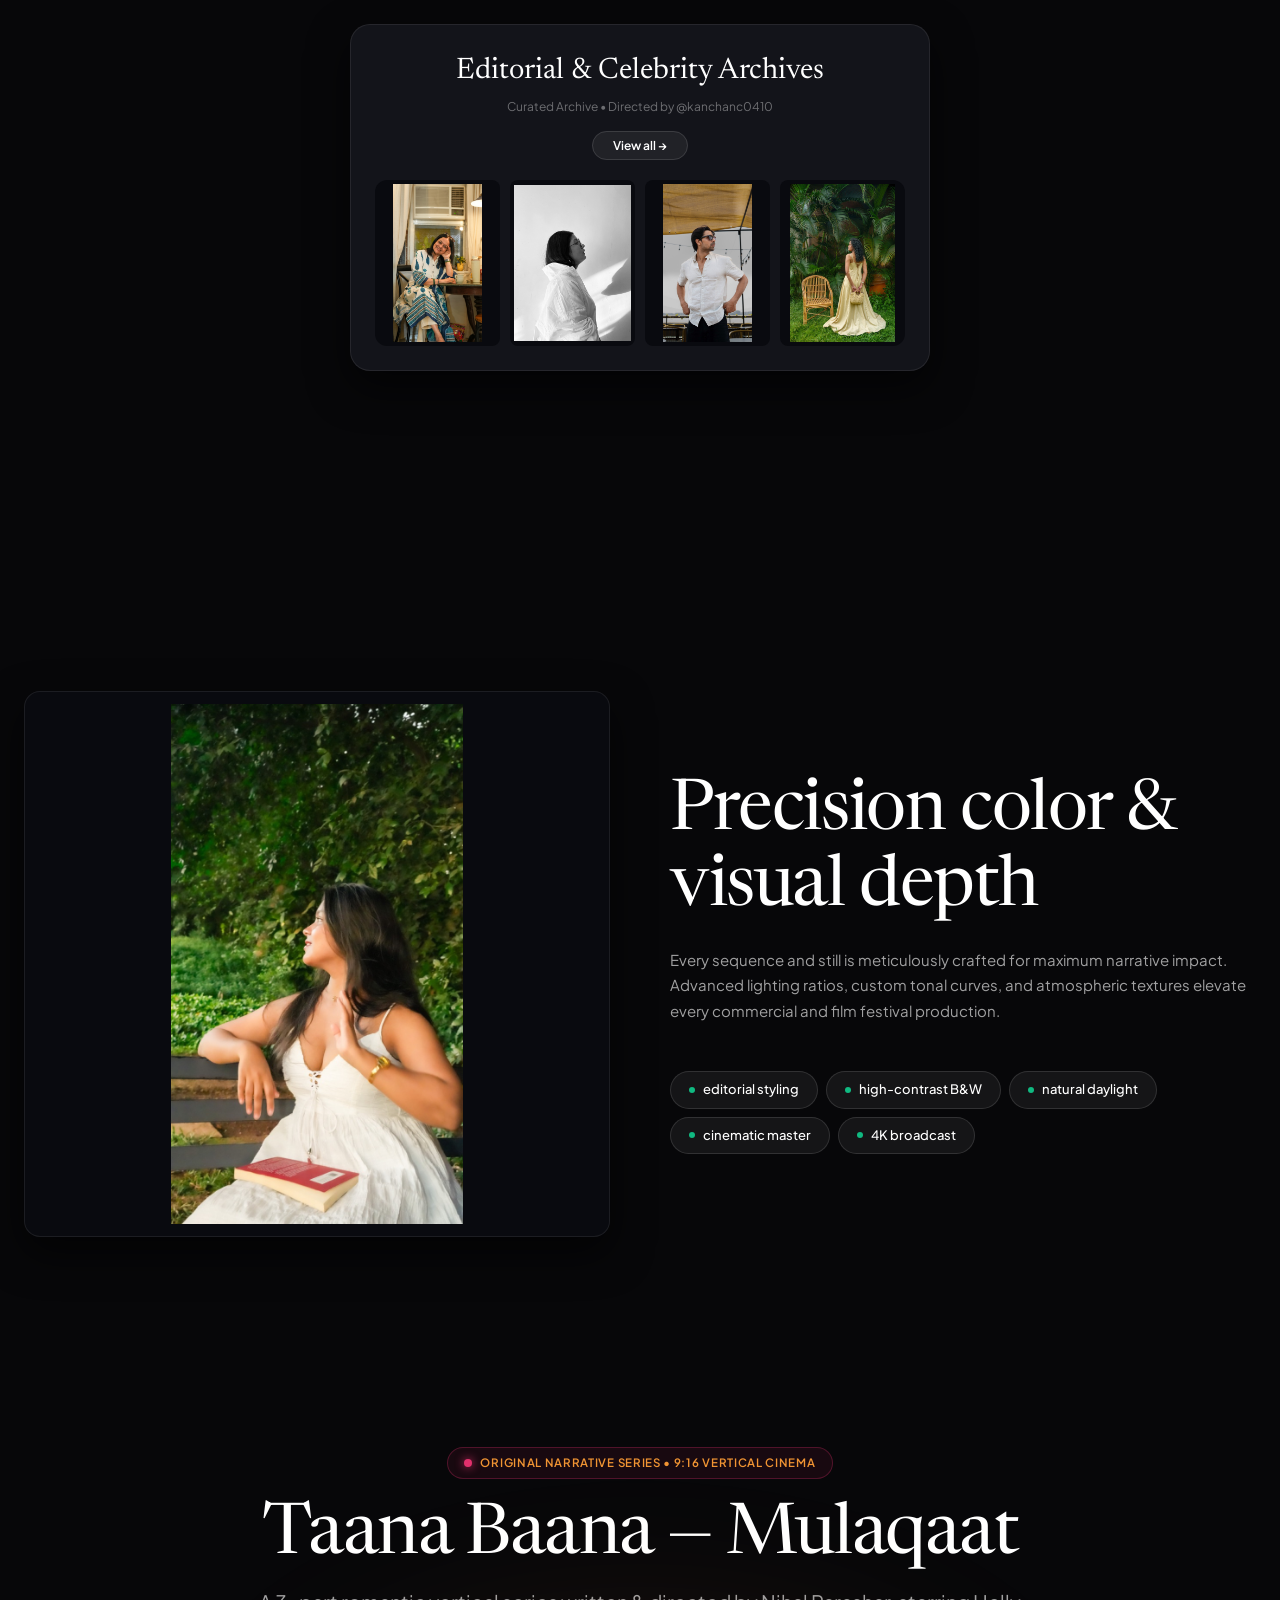
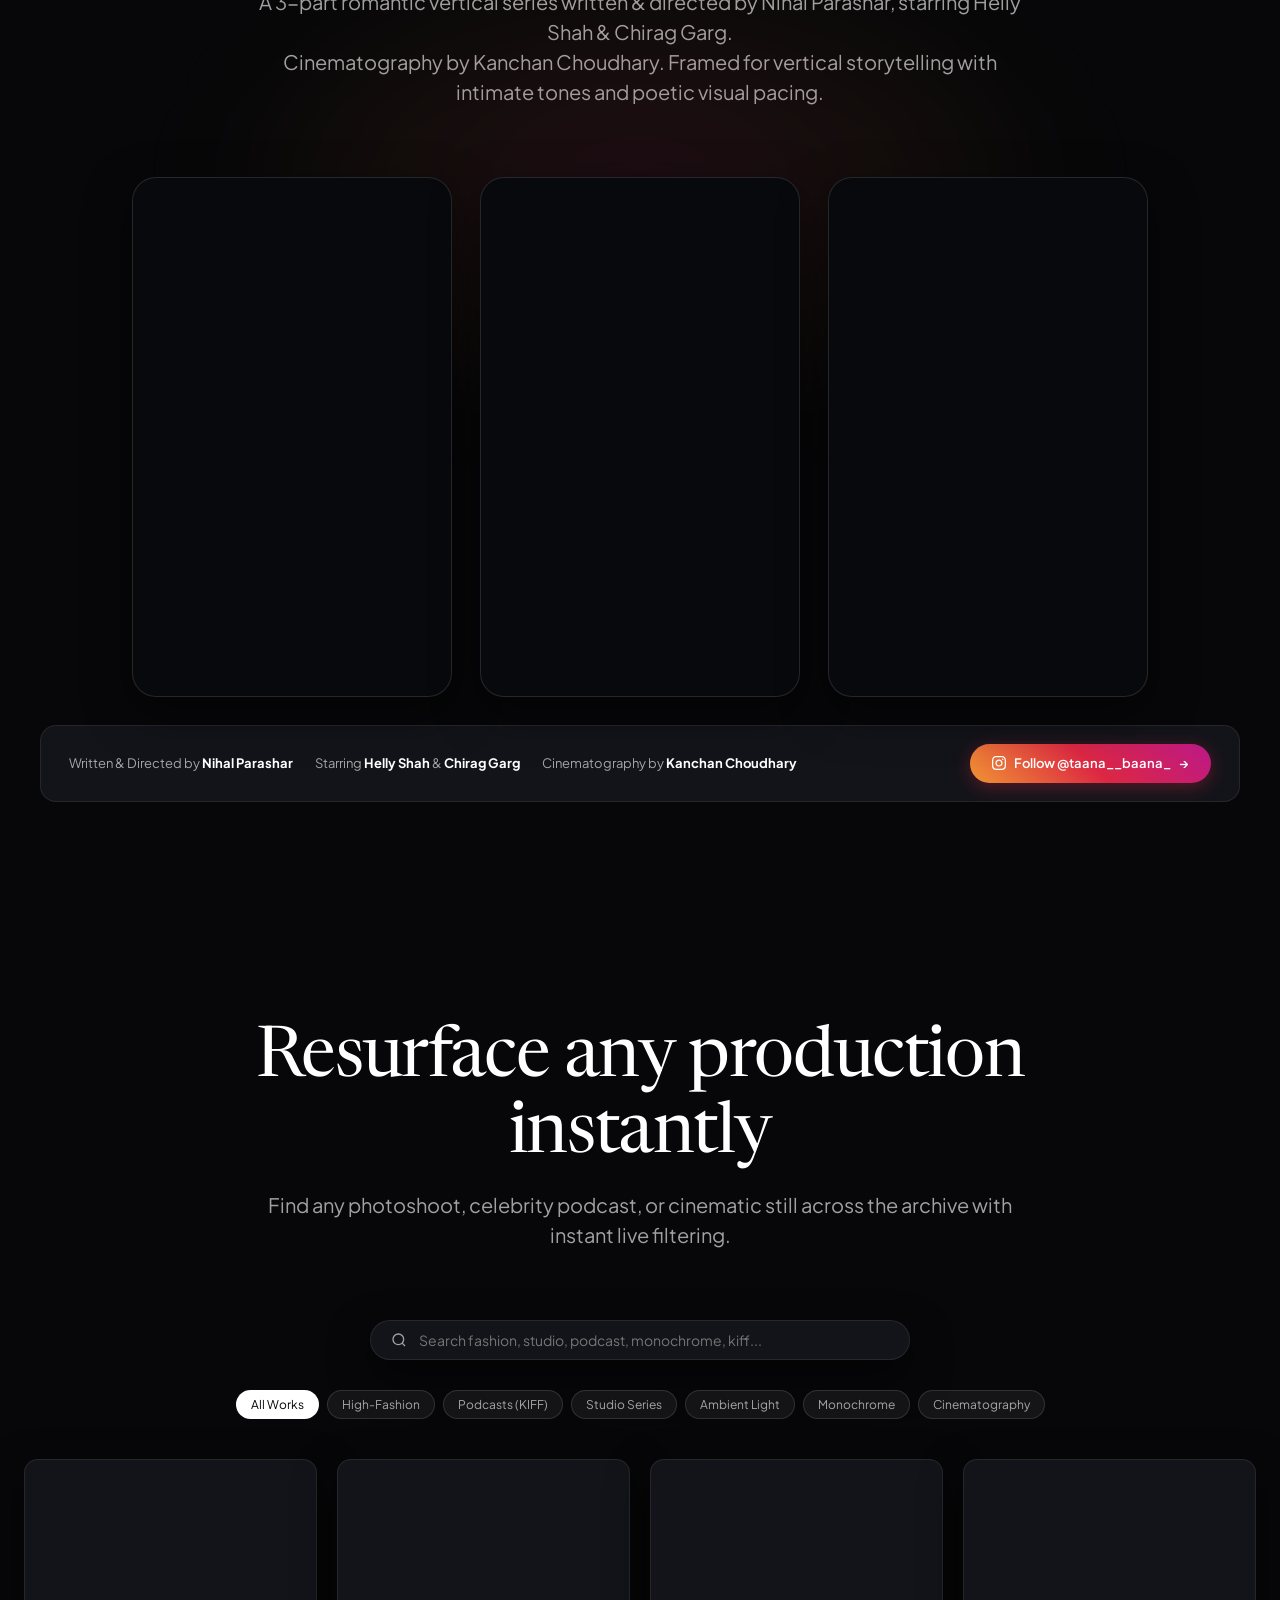
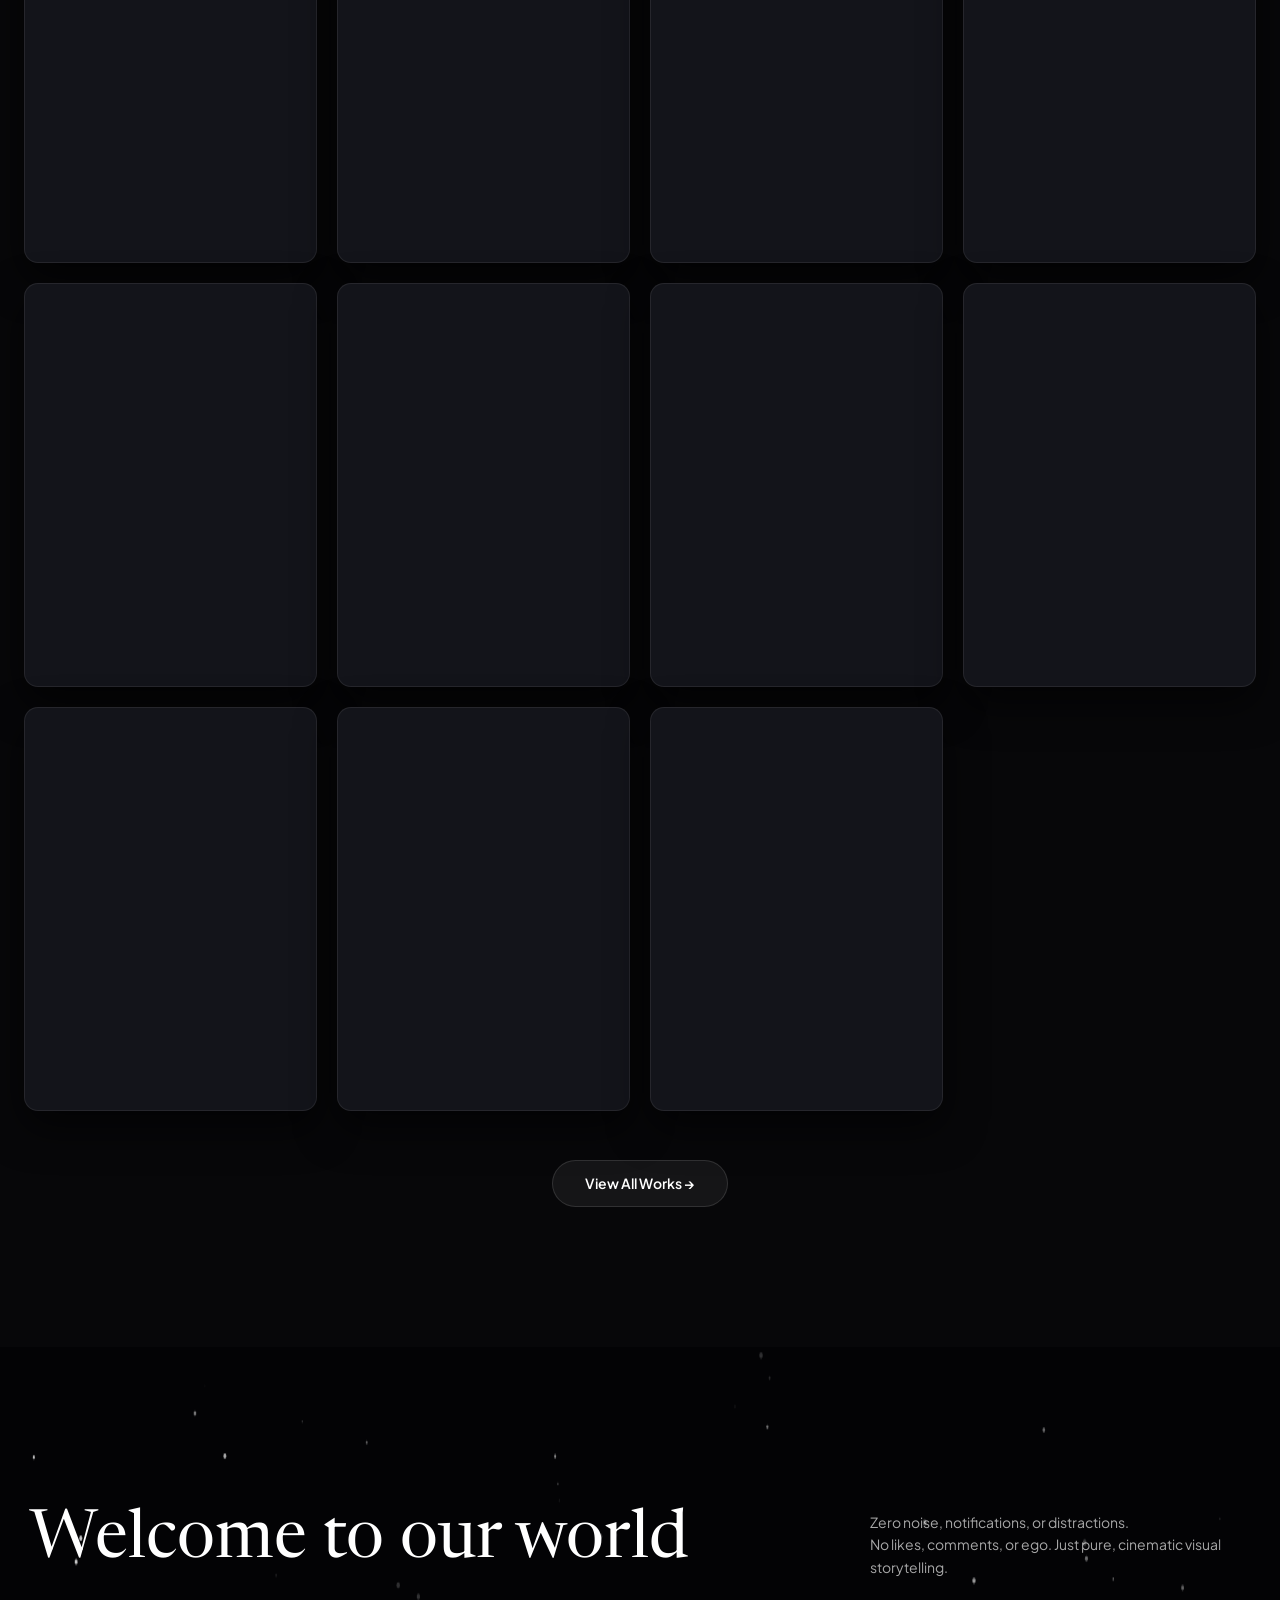
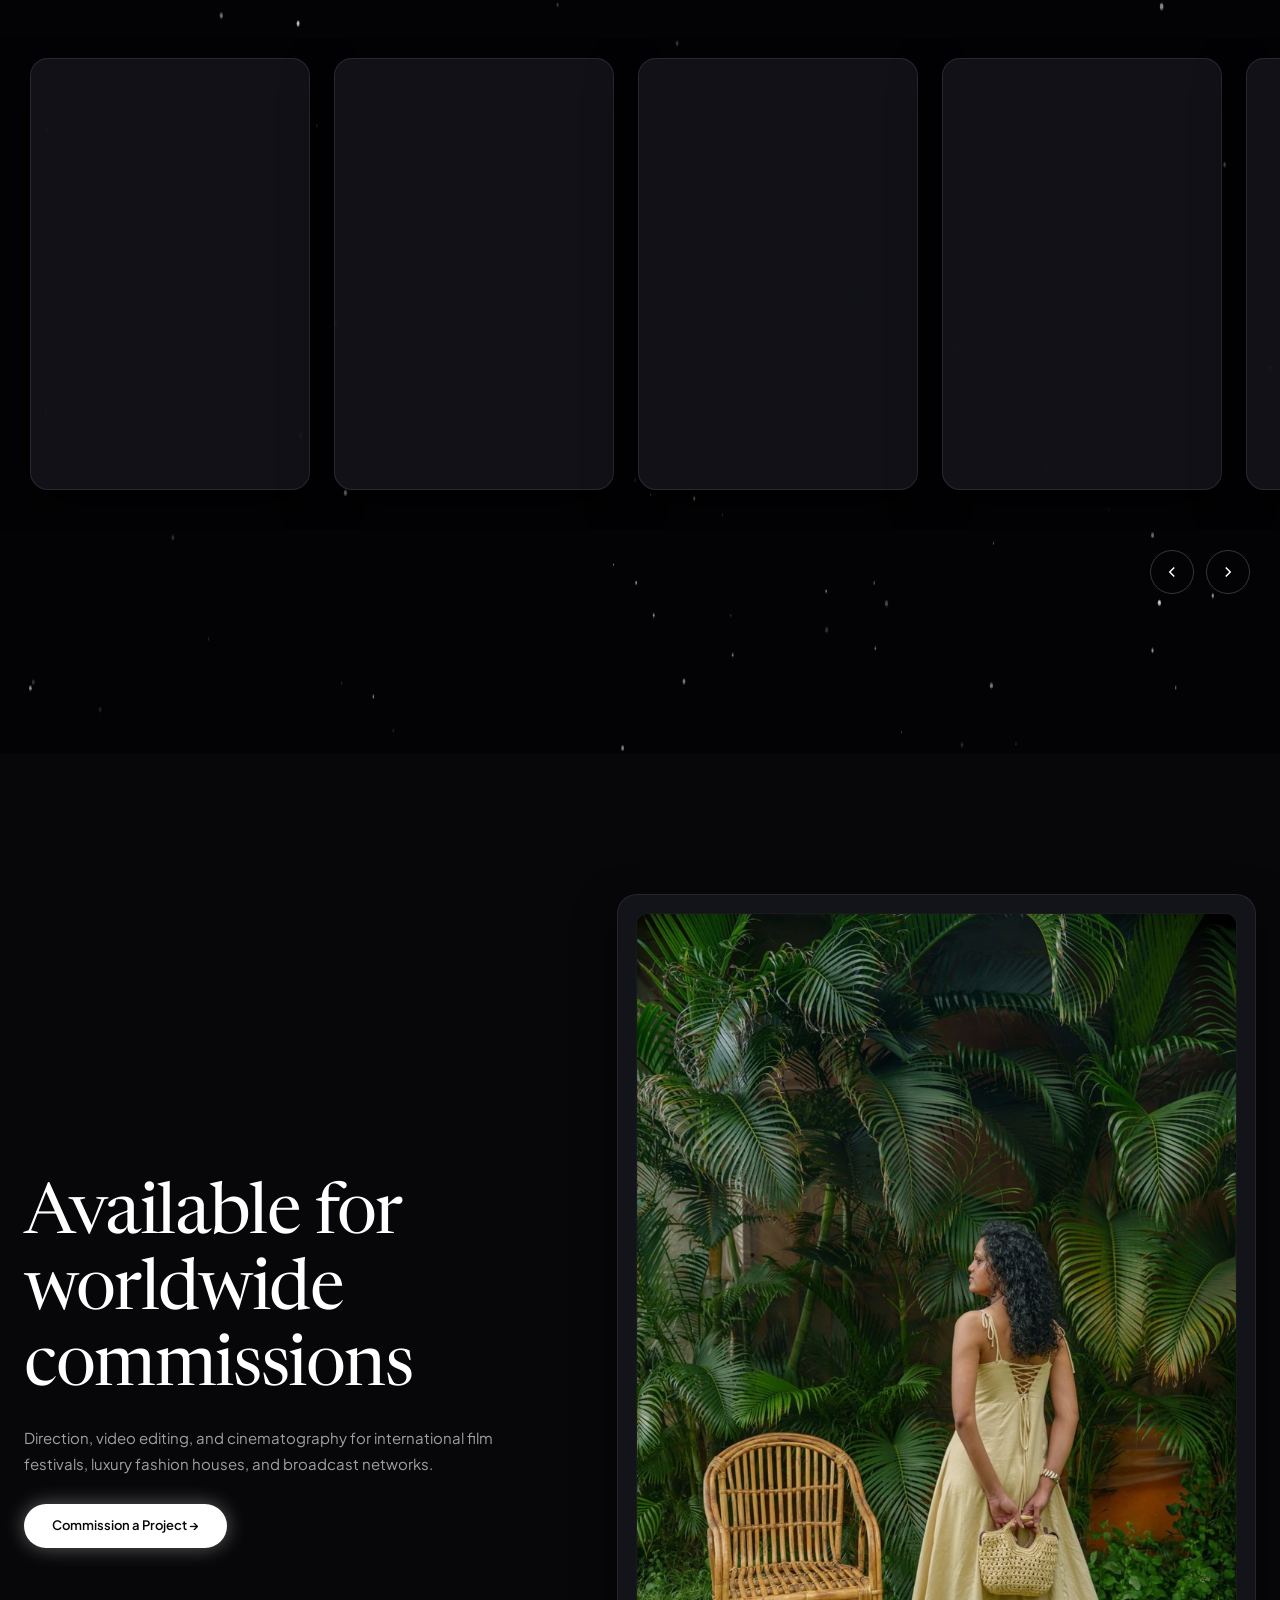
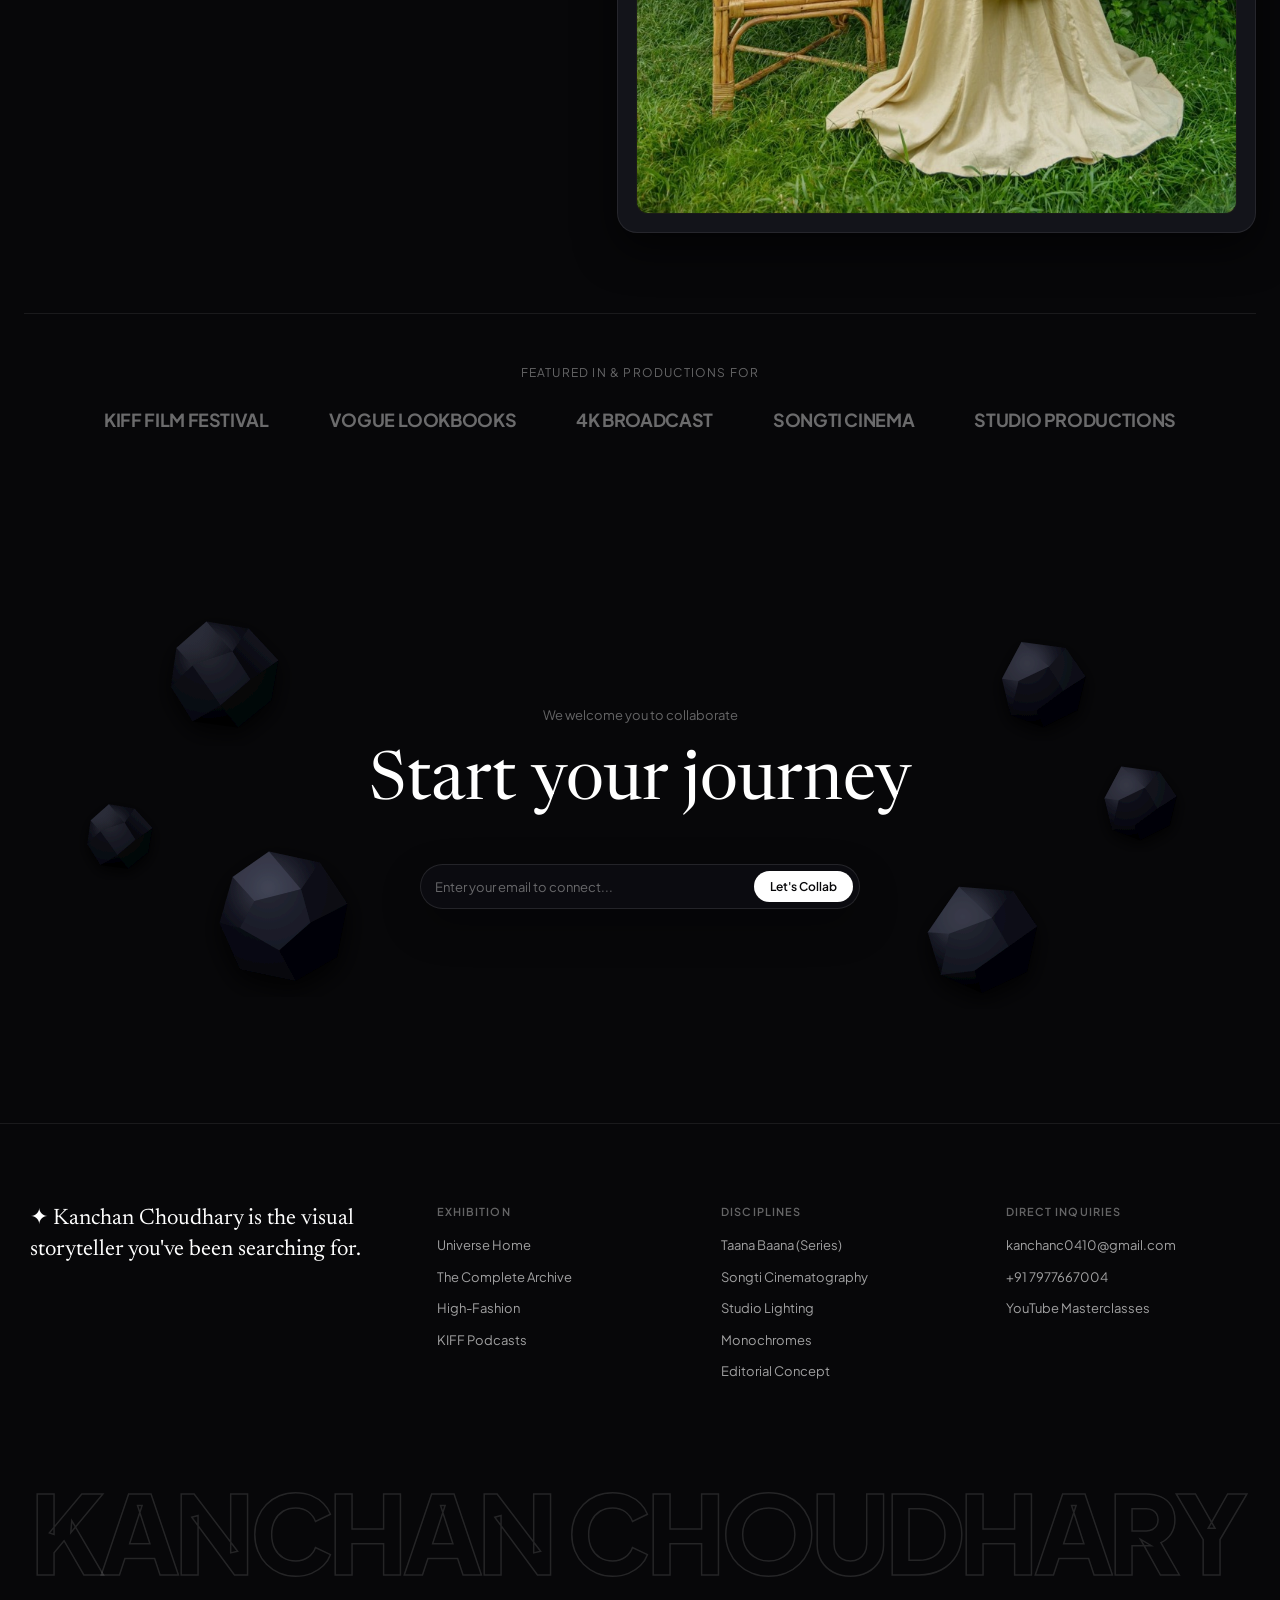
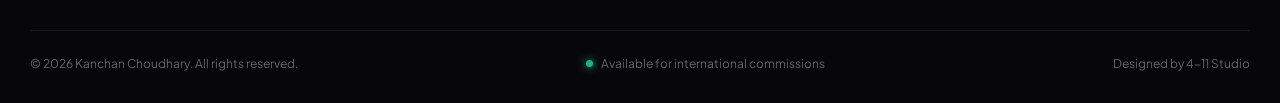
==== commit 61a85cdc: "Implement Aren Vale opening page on index.html with rapid photo montage Bend Loader, 3D Curved Ribbo" ====
--- a/index.html
+++ b/index.html
@@ -16,179 +16,66 @@
 
   <!-- Cosmos Stylesheet -->
   <link rel="stylesheet" href="css/cosmos.css">
+  <!-- Aren Vale Opening Stylesheet -->
+  <link rel="stylesheet" href="css/arenvale.css">
 </head>
 <body>
 
   <!-- =========================================================================
-       1. CINEMATIC FULLSCREEN SPLIT-CURTAIN PRELOADER (Jason Bergh Director UI)
-       ========================================================================= -->
-  <div id="cosmos-loader" class="cinema-loader" aria-label="Loading Experience">
-    <!-- Starfield & Film Grain Ambient Layer -->
-    <div class="loader-galaxy-stars" aria-hidden="true"></div>
-    <div class="loader-film-grain" aria-hidden="true"></div>
-
-    <!-- Skip Intro Button -->
-    <button type="button" class="loader-skip-btn" id="loader-skip-btn" aria-label="Skip Intro">Skip Intro &rarr;</button>
-
-    <!-- Theatrical Left Curtain (Covers Left Half 50.1vw) -->
-    <div class="loader-curtain curtain-left" id="curtain-left">
-      <!-- Vignettes along curtain edge -->
-      <div class="loader-film-strip strip-left" aria-hidden="true">
-        <div class="film-vignette"><img src="assets/slide_10_1.jpg" alt="" loading="eager"></div>
-        <div class="film-vignette"><img src="assets/mulaqaat_ep1.jpg" alt="" loading="eager"></div>
-        <div class="film-vignette"><img src="assets/slide_7_4.jpg" alt="" loading="eager"></div>
-      </div>
-      <!-- Brand Signature (Left Half) -->
-      <div class="curtain-brand-wrap brand-left-wrap">
-        <span class="curtain-brand-text brand-left-text" id="shutter-logo-left">Kanchan</span>
-      </div>
-    </div>
-
-    <!-- Theatrical Right Curtain (Covers Right Half 50.1vw) -->
-    <div class="loader-curtain curtain-right" id="curtain-right">
-      <!-- Vignettes along curtain edge -->
-      <div class="loader-film-strip strip-right" aria-hidden="true">
-        <div class="film-vignette"><img src="assets/yt_anupam_kher.jpg" alt="" loading="eager"></div>
-        <div class="film-vignette"><img src="assets/slide_1_1.jpg" alt="" loading="eager"></div>
-        <div class="film-vignette"><img src="assets/yt_saurabh_shukla.jpg" alt="" loading="eager"></div>
-      </div>
-      <!-- Brand Signature (Right Half) -->
-      <div class="curtain-brand-wrap brand-right-wrap">
-        <span class="curtain-brand-text brand-right-text" id="shutter-logo-right">Choudhary</span>
-      </div>
-    </div>
-
-    <!-- Center Stage (Manifesto & Numeric Counter) -->
-    <div class="loader-center-stage">
-      <!-- Phase 1: Director Manifesto -->
-      <div class="loader-phrase" id="loader-phrase">
-        <span class="phrase-top">Intimate, Raw</span>
-        <span class="phrase-bottom">Human Storytelling</span>
-      </div>
-
-      <!-- Phase 2: Numeric Counter -->
-      <div class="loader-counter-container" id="loader-counter-box">
-        <div class="loader-numeric-counter" id="loader-counter">00</div>
-        <div class="loader-progress-track">
-          <div class="loader-progress-bar" id="loader-progress-bar"></div>
-        </div>
-      </div>
-    </div>
-
-    <!-- Bottom Meta Label -->
-    <div class="loader-footer-meta">
-      <span>KANCHAN CHOUDHARY® &bull; PORTFOLIO</span>
-      <span>4K CINEMA &bull; HAUTE COUTURE</span>
+       1. AREN VALE BEND LOADER PRELOADER (Exact to arenvale.framer.photos)
+       ========================================================================= -->
+  <div id="arenvale-loader" class="arenvale-loader" aria-label="Developing Archive">
+    <div class="arenvale-loader-frame">
+      <img src="assets/slide_10_1.jpg" alt="Portfolio Preview" id="arenvale-loader-img"/>
+    </div>
+    <div class="arenvale-loader-bar">
+      <span class="loader-bar-title">Kanchan Choudhary</span>
+      <span class="loader-bar-status">Developing Archive...</span>
+      <span class="loader-bar-counter" id="arenvale-counter">000</span>
     </div>
   </div>
 
-
-  <!-- =========================================================================
-       FLOATING TOP NAVIGATION PILL
-       ========================================================================= -->
-  <div class="cosmos-nav-wrapper">
-    <nav class="cosmos-nav">
-      <a href="index.html" class="nav-brand">KANCHAN<span style="font-size:0.7em; vertical-align:super;">®</span></a>
-      <div class="nav-links">
-        <a href="index.html" class="nav-link active">Home</a>
-        <a href="work.html" class="nav-link">Works</a>
-      </div>
-      <a href="mailto:kanchanc0410@gmail.com" class="nav-cta-btn">Get in touch</a>
+  <!-- =========================================================================
+       AREN VALE FIXED TOP EDITORIAL NAVIGATION
+       ========================================================================= -->
+  <header class="arenvale-header" role="banner">
+    <div class="header-left">
+      <a href="index.html" class="header-brand">Kanchan Choudhary</a>
+      <span class="header-role">Costume Director &amp; Stylist</span>
+    </div>
+    <div class="header-center">
+      Open for select cinema &amp; editorial commissions, 2026
+    </div>
+    <nav class="header-right" aria-label="Main navigation">
+      <a href="work.html" class="header-nav-link active">Works</a>
+      <a href="#order" class="header-nav-link">Archive</a>
+      <a href="#world" class="header-nav-link">About</a>
+      <a href="mailto:choudharykanchan12@gmail.com" class="header-nav-link">Contact</a>
     </nav>
-  </div>
-
-
-  <!-- =========================================================================
-       BOTTOM FLOATING CONTROLS: Dark | Light Switch & Scroll Indicator
-       ========================================================================= -->
-  <div class="bottom-controls-left">
-    <div class="theme-pill-switch">
-      <button type="button" class="theme-btn active" id="theme-btn-dark" aria-label="Dark Mode">
-        <svg viewBox="0 0 24 24" fill="currentColor"><path d="M21.64 13a1 1 0 0 0-1.05-.14 8.05 8.05 0 0 1-3.37.73A8.15 8.15 0 0 1 9.08 5.49a8.59 8.59 0 0 1 .25-2A1 1 0 0 0 8 2.36a10.14 10.14 0 1 0 14 11.69 1 1 0 0 0-.36-1.05z"/></svg>
-        Dark
-      </button>
-      <button type="button" class="theme-btn" id="theme-btn-light" aria-label="Light Mode">
-        <svg viewBox="0 0 24 24" fill="none" stroke="currentColor" stroke-width="2"><circle cx="12" cy="12" r="5"/><path d="M12 1v2M12 21v2M4.22 4.22l1.42 1.42M18.36 18.36l1.42 1.42M1 12h2M21 12h2M4.22 19.78l1.42-1.42M18.36 5.64l1.42-1.42"/></svg>
-        Light
-      </button>
-    </div>
-  </div>
-
-  <div class="bottom-controls-right">
-    <div class="scroll-hint">
-      <span>Scroll to explore</span>
-      <svg width="12" height="12" viewBox="0 0 24 24" fill="none" stroke="currentColor" stroke-width="2"><path d="M6 9l6 6 6-6"/></svg>
-    </div>
-  </div>
-
-
-  <!-- =========================================================================
-       HERO SECTION (Cosmic Constellation Vortex 00:01 - 00:07)
-       ========================================================================= -->
-  <section class="hero-cosmos" id="hero">
-    <canvas id="cosmos-starfield"></canvas>
-
-    <!-- 3D Orbit Layer with Floating Kanchan Moodboard Cards -->
-    <div class="hero-vortex-orbit">
-      <div class="orbit-layer">
-
-        <!-- Card 1: High-Fashion Portrait -->
-        <div class="orbit-card card-orbit-1" data-lightbox="true" data-src="assets/slide_10_1.jpg" data-title="High-Fashion Editorial Portrait">
-          <img src="assets/slide_10_1.jpg" alt="High-Fashion Editorial Portrait" loading="eager"/>
-          <span class="orbit-badge">Editorial</span>
-        </div>
-
-        <!-- Card 2: Studio Lighting Series -->
-        <div class="orbit-card card-orbit-2" data-lightbox="true" data-src="assets/slide_5_1.jpg" data-title="Sculptural Rim Lighting">
-          <img src="assets/slide_5_1.jpg" alt="Sculptural Rim Lighting" loading="eager"/>
-          <span class="orbit-badge">Studio</span>
-        </div>
-
-        <!-- Card 3: KIFF 4K Celebrity Masterclass (Anupam Kher) -->
-        <div class="orbit-card card-orbit-3" data-lightbox="true" data-video-id="Sh0jTGE660o" data-title="Anupam Kher Unfiltered — KIFF Masterclass">
-          <img src="assets/yt_anupam_kher.jpg" alt="Anupam Kher KIFF Masterclass" loading="eager"/>
-          <span class="orbit-badge" style="background:#e50914; color:#fff;">▶ 4K Video</span>
-        </div>
-
-        <!-- Card 4: Songti Cinematography Still -->
-        <div class="orbit-card card-orbit-4" data-lightbox="true" data-src="assets/slide_7_1.jpg" data-title="Songti Film Production Still">
-          <img src="assets/slide_7_1.jpg" alt="Songti Film Production Still" loading="eager"/>
-          <span class="orbit-badge">Cinema</span>
-        </div>
-
-        <!-- Card 5: Monochrome & Tone -->
-        <div class="orbit-card card-orbit-5" data-lightbox="true" data-src="assets/slide_13_1.jpg" data-title="Deep Monochrome Contrast">
-          <img src="assets/slide_13_1.jpg" alt="Deep Monochrome Contrast" loading="eager"/>
-          <span class="orbit-badge">Mono</span>
-        </div>
-
-        <!-- Card 6: Mood & Styling Series -->
-        <div class="orbit-card card-orbit-6" data-lightbox="true" data-src="assets/slide_6_1.jpg" data-title="Natural Daylight Mood">
-          <img src="assets/slide_6_1.jpg" alt="Natural Daylight Mood" loading="eager"/>
-          <span class="orbit-badge">Mood</span>
-        </div>
-
-        <!-- Card 7: Ambient Light Series -->
-        <div class="orbit-card card-orbit-7" data-lightbox="true" data-src="assets/slide_8_1.jpg" data-title="Organic Daylight Reflections">
-          <img src="assets/slide_8_1.jpg" alt="Organic Daylight Reflections" loading="eager"/>
-          <span class="orbit-badge">Ambient</span>
-        </div>
-
-      </div>
-    </div>
-
-    <!-- Center Hero Typography -->
-    <div class="hero-content">
-      <h1 class="hero-title">
-        KANCHAN CHOUDHARY<span class="trademark">®</span>
-      </h1>
-      <div class="hero-subtitle-container">
-        <span class="hero-static-sub">A visual universe for</span>
-        <span id="hero-cycle" class="hero-cycling-word">directors</span>
+  </header>
+
+  <!-- =========================================================================
+       2. HERO SECTION: 3D BEND CAROUSEL RIBBON (Exact to arenvale.framer.photos)
+       ========================================================================= -->
+  <section class="hero-arenvale" id="hero">
+    <canvas id="bend-carousel-canvas"></canvas>
+
+    <!-- Aren Vale Editorial Footer Overlay -->
+    <div class="arenvale-footer-overlay">
+      <div class="arenvale-bio-box">
+        <p class="arenvale-bio-statement">
+          Kanchan Choudhary is an auteur costume director and visual stylist in Mumbai, designing narrative worlds for cinema, masterclasses, and haute couture.
+        </p>
+        <p class="arenvale-bio-sub">
+          Scroll or drag to browse, click a frame to open it.
+        </p>
+      </div>
+      <div class="arenvale-footer-controls">
+        <button type="button" class="theme-toggle-pill" id="arenvale-theme-toggle">☾ DARK</button>
+        <a href="#order" class="scroll-down-hint">Scroll to explore &darr;</a>
       </div>
     </div>
   </section>
-
 
   <!-- =========================================================================
        STICKY FLOATING INPUT PILL (Transform from 00:08 - 00:11)
@@ -1040,6 +927,9 @@
     </div>
   </div>
 
+  <!-- Vendor Three.js & Aren Vale Scripts -->
+  <script src="js/vendor/three.min.js"></script>
+  <script src="js/arenvale.js"></script>
   <!-- Cosmos Scripts -->
   <script src="js/cosmos.js"></script>
 </body>
--- a/css/arenvale.css
+++ b/css/arenvale.css
@@ -0,0 +1,295 @@
+/* ==========================================================================
+   AREN VALE HERO & OPENING ENTRANCE (Inspired by arenvale.framer.photos)
+   ========================================================================== */
+
+/* --------------------------------------------------------------------------
+   1. BEND LOADER PRELOADER (Exact to Aren Vale)
+   -------------------------------------------------------------------------- */
+#arenvale-loader {
+  position: fixed;
+  inset: 0;
+  z-index: 999999;
+  background-color: var(--bg-color, #ffffff);
+  color: var(--text-primary, #0a0a0a);
+  display: flex;
+  align-items: center;
+  justify-content: center;
+  overflow: hidden;
+  user-select: none;
+  transition: opacity 0.45s cubic-bezier(0.16, 1, 0.3, 1), transform 0.45s cubic-bezier(0.16, 1, 0.3, 1);
+}
+
+#arenvale-loader.is-loaded {
+  opacity: 0;
+  pointer-events: none;
+  transform: scale(1.02);
+  visibility: hidden;
+}
+
+/* Center Rapid Photographic Montage Frame */
+.arenvale-loader-frame {
+  position: relative;
+  width: min(280px, 75vw);
+  height: min(380px, 55vh);
+  border-radius: 4px;
+  overflow: hidden;
+  box-shadow: 0 20px 60px rgba(0, 0, 0, 0.18);
+  background: #000000;
+}
+
+.arenvale-loader-frame img {
+  width: 100%;
+  height: 100%;
+  object-fit: cover;
+  display: block;
+}
+
+/* Bottom Bar during Preloader */
+.arenvale-loader-bar {
+  position: absolute;
+  bottom: 24px;
+  left: 24px;
+  right: 24px;
+  display: flex;
+  align-items: center;
+  justify-content: space-between;
+  font-family: var(--font-sans);
+  font-size: 0.8rem;
+  font-weight: 500;
+  letter-spacing: -0.01em;
+  color: var(--text-primary, #0a0a0a);
+}
+
+.loader-bar-title {
+  font-weight: 700;
+}
+
+.loader-bar-status {
+  color: #737373;
+}
+
+.loader-bar-counter {
+  font-variant-numeric: tabular-nums;
+  font-weight: 700;
+}
+
+/* --------------------------------------------------------------------------
+   2. HERO SECTION & 3D BEND CAROUSEL CANVAS
+   -------------------------------------------------------------------------- */
+.hero-arenvale {
+  position: relative;
+  width: 100vw;
+  height: 100vh;
+  min-height: 600px;
+  overflow: hidden;
+  background-color: var(--bg-color, #ffffff);
+  color: var(--text-primary, #0a0a0a);
+}
+
+#bend-carousel-canvas {
+  position: absolute;
+  inset: 0;
+  width: 100%;
+  height: 100%;
+  display: block;
+  cursor: grab;
+  outline: none;
+}
+
+#bend-carousel-canvas:active {
+  cursor: grabbing;
+}
+
+/* --------------------------------------------------------------------------
+   3. AREN VALE FIXED TOP EDITORIAL NAVIGATION
+   -------------------------------------------------------------------------- */
+.arenvale-header {
+  position: fixed;
+  top: 0;
+  left: 0;
+  right: 0;
+  height: 48px;
+  padding: 14px 20px;
+  z-index: 1000;
+  display: flex;
+  align-items: center;
+  justify-content: space-between;
+  font-family: var(--font-sans);
+  font-size: 0.8rem;
+  font-weight: 500;
+  letter-spacing: -0.01em;
+  color: var(--text-primary, #0a0a0a);
+  pointer-events: auto;
+  user-select: none;
+  backdrop-filter: blur(8px);
+  -webkit-backdrop-filter: blur(8px);
+  background: rgba(255, 255, 255, 0.7);
+  transition: background-color 0.3s ease, border-color 0.3s ease;
+  border-bottom: 1px solid rgba(0, 0, 0, 0.06);
+}
+
+body.dark-theme .arenvale-header {
+  background: rgba(5, 6, 8, 0.7);
+  border-bottom: 1px solid rgba(255, 255, 255, 0.08);
+}
+
+.header-left {
+  display: flex;
+  align-items: center;
+  gap: 8px;
+}
+
+.header-brand {
+  font-weight: 700;
+  color: var(--text-primary, #0a0a0a);
+  text-decoration: none;
+}
+
+.header-role {
+  color: #737373;
+}
+
+.header-center {
+  color: var(--text-primary, #0a0a0a);
+  font-weight: 500;
+}
+
+.header-right {
+  display: flex;
+  align-items: center;
+  gap: 20px;
+}
+
+.header-nav-link {
+  color: var(--text-primary, #0a0a0a);
+  text-decoration: none;
+  font-weight: 500;
+  transition: opacity 0.2s ease;
+}
+
+.header-nav-link:hover {
+  opacity: 0.65;
+}
+
+.header-nav-link.active {
+  font-weight: 700;
+}
+
+/* --------------------------------------------------------------------------
+   4. AREN VALE BOTTOM EDITORIAL BIO & STATUS OVERLAY
+   -------------------------------------------------------------------------- */
+.arenvale-footer-overlay {
+  position: absolute;
+  bottom: 18px;
+  left: 20px;
+  right: 20px;
+  z-index: 900;
+  display: flex;
+  align-items: flex-end;
+  justify-content: space-between;
+  pointer-events: none;
+  user-select: none;
+  font-family: var(--font-sans);
+  font-size: 0.82rem;
+  line-height: 1.4;
+}
+
+.arenvale-bio-box {
+  max-width: 460px;
+  pointer-events: auto;
+  color: var(--text-primary, #0a0a0a);
+}
+
+.arenvale-bio-statement {
+  font-weight: 600;
+  margin-bottom: 2px;
+}
+
+.arenvale-bio-sub {
+  color: #737373;
+  font-weight: 400;
+}
+
+.arenvale-footer-controls {
+  display: flex;
+  align-items: center;
+  gap: 16px;
+  pointer-events: auto;
+}
+
+.theme-toggle-pill {
+  background: rgba(0, 0, 0, 0.06);
+  border: 1px solid rgba(0, 0, 0, 0.12);
+  color: var(--text-primary, #0a0a0a);
+  padding: 6px 14px;
+  border-radius: 999px;
+  font-family: inherit;
+  font-size: 0.72rem;
+  font-weight: 700;
+  letter-spacing: 0.05em;
+  text-transform: uppercase;
+  cursor: pointer;
+  transition: all 0.2s ease;
+}
+
+body.dark-theme .theme-toggle-pill {
+  background: rgba(255, 255, 255, 0.08);
+  border-color: rgba(255, 255, 255, 0.18);
+}
+
+.theme-toggle-pill:hover {
+  transform: translateY(-1px);
+  border-color: var(--text-primary, #0a0a0a);
+}
+
+.scroll-down-hint {
+  display: inline-flex;
+  align-items: center;
+  gap: 6px;
+  color: var(--text-primary, #0a0a0a);
+  font-size: 0.74rem;
+  font-weight: 600;
+  text-decoration: none;
+  padding: 6px 12px;
+  transition: opacity 0.2s ease;
+}
+
+.scroll-down-hint:hover {
+  opacity: 0.65;
+}
+
+/* --------------------------------------------------------------------------
+   5. RESPONSIVE DESIGN (Tablets & Mobile)
+   -------------------------------------------------------------------------- */
+@media (max-width: 860px) {
+  .header-center {
+    display: none;
+  }
+  .header-role {
+    display: none;
+  }
+  .arenvale-bio-box {
+    max-width: 340px;
+    font-size: 0.75rem;
+  }
+}
+
+@media (max-width: 600px) {
+  .arenvale-header {
+    padding: 12px 14px;
+  }
+  .header-right {
+    gap: 12px;
+  }
+  .arenvale-footer-overlay {
+    flex-direction: column;
+    align-items: flex-start;
+    gap: 12px;
+    bottom: 14px;
+    left: 14px;
+    right: 14px;
+  }
+  .arenvale-bio-box {
+    max-width: 100%;
+  }
+}
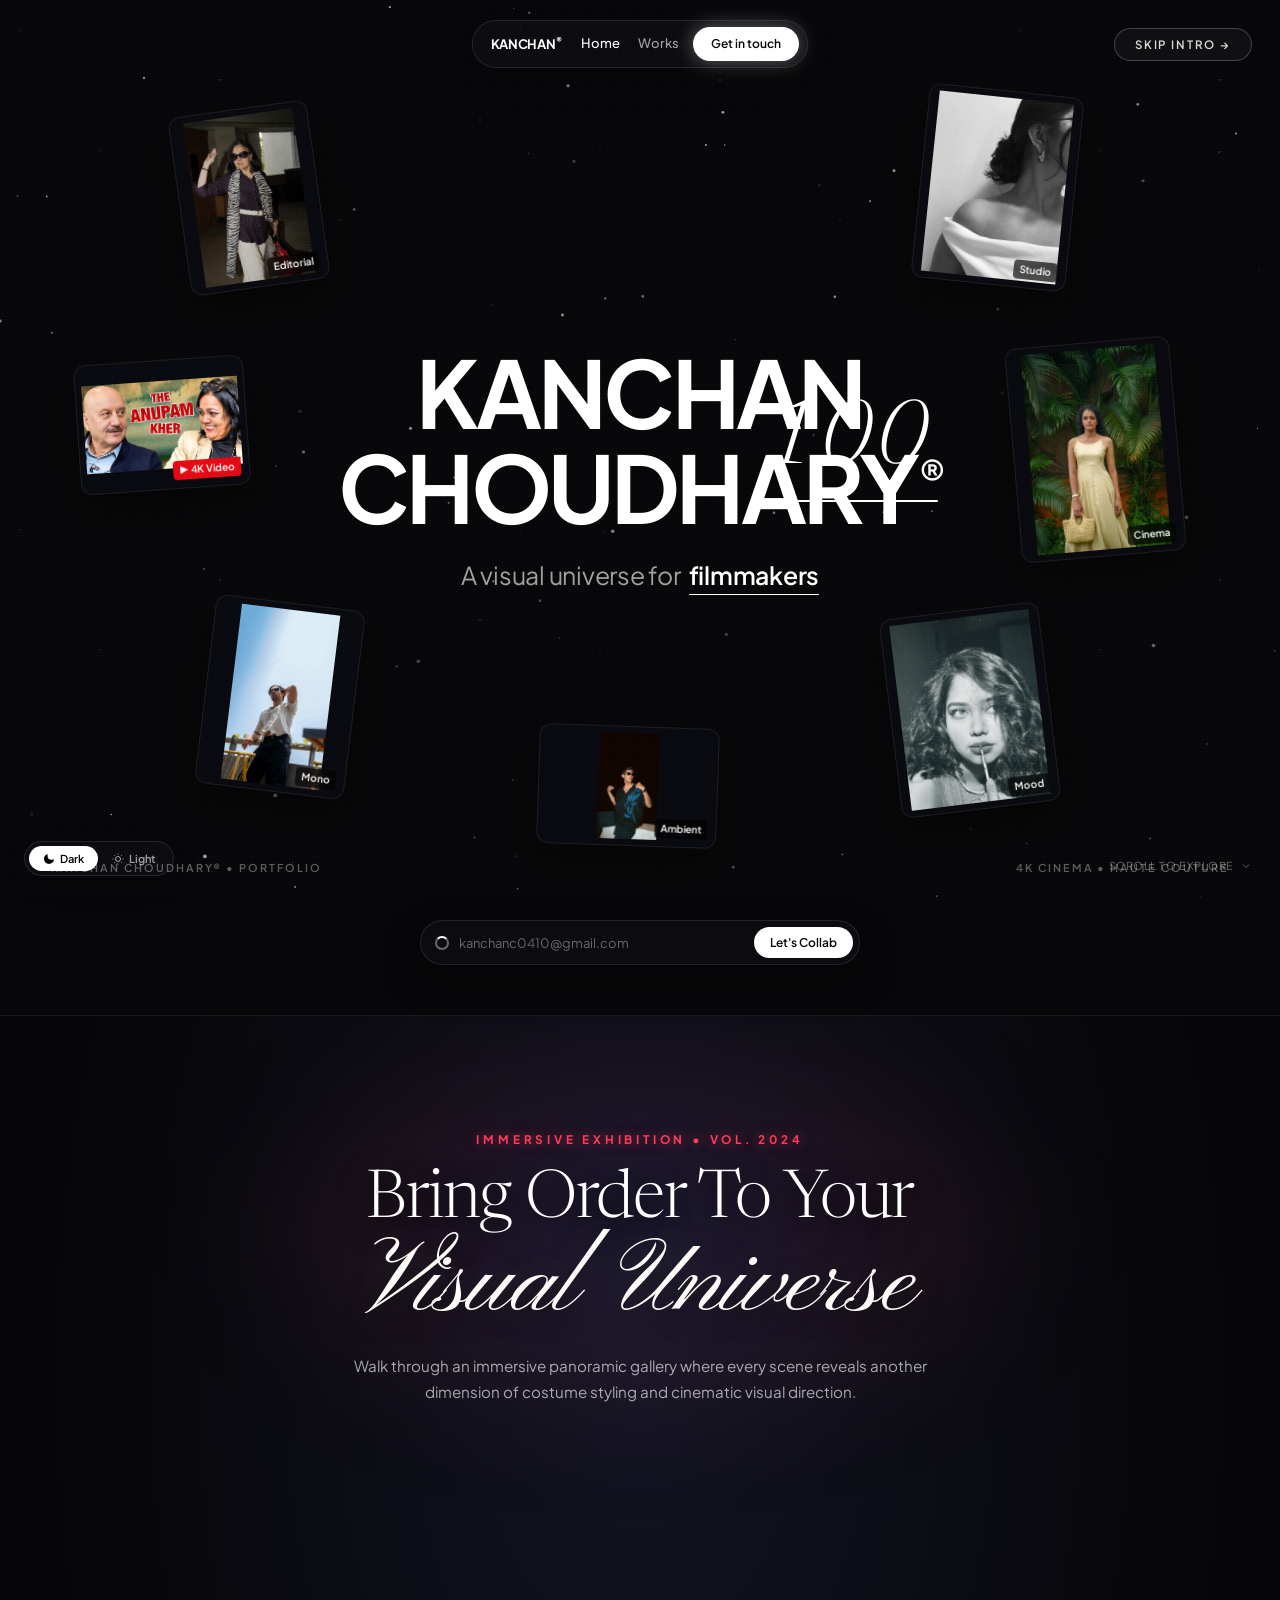
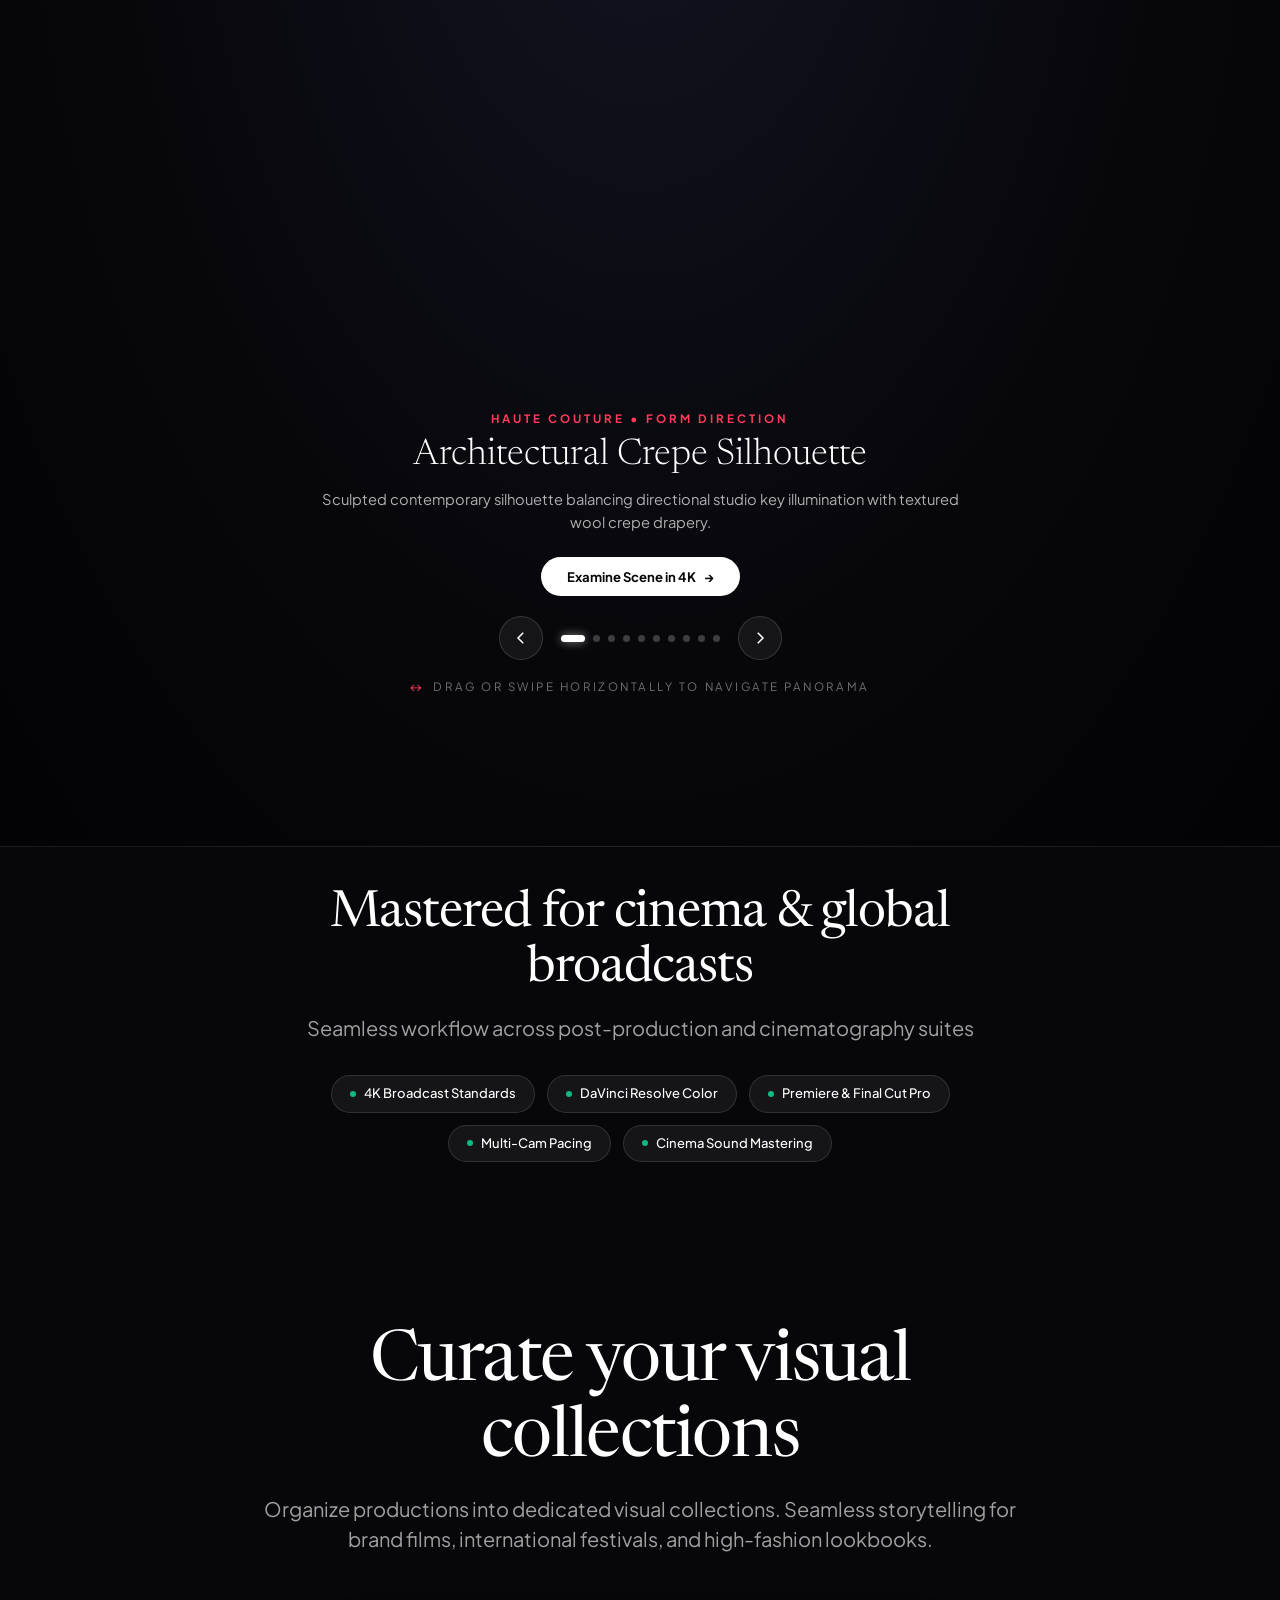
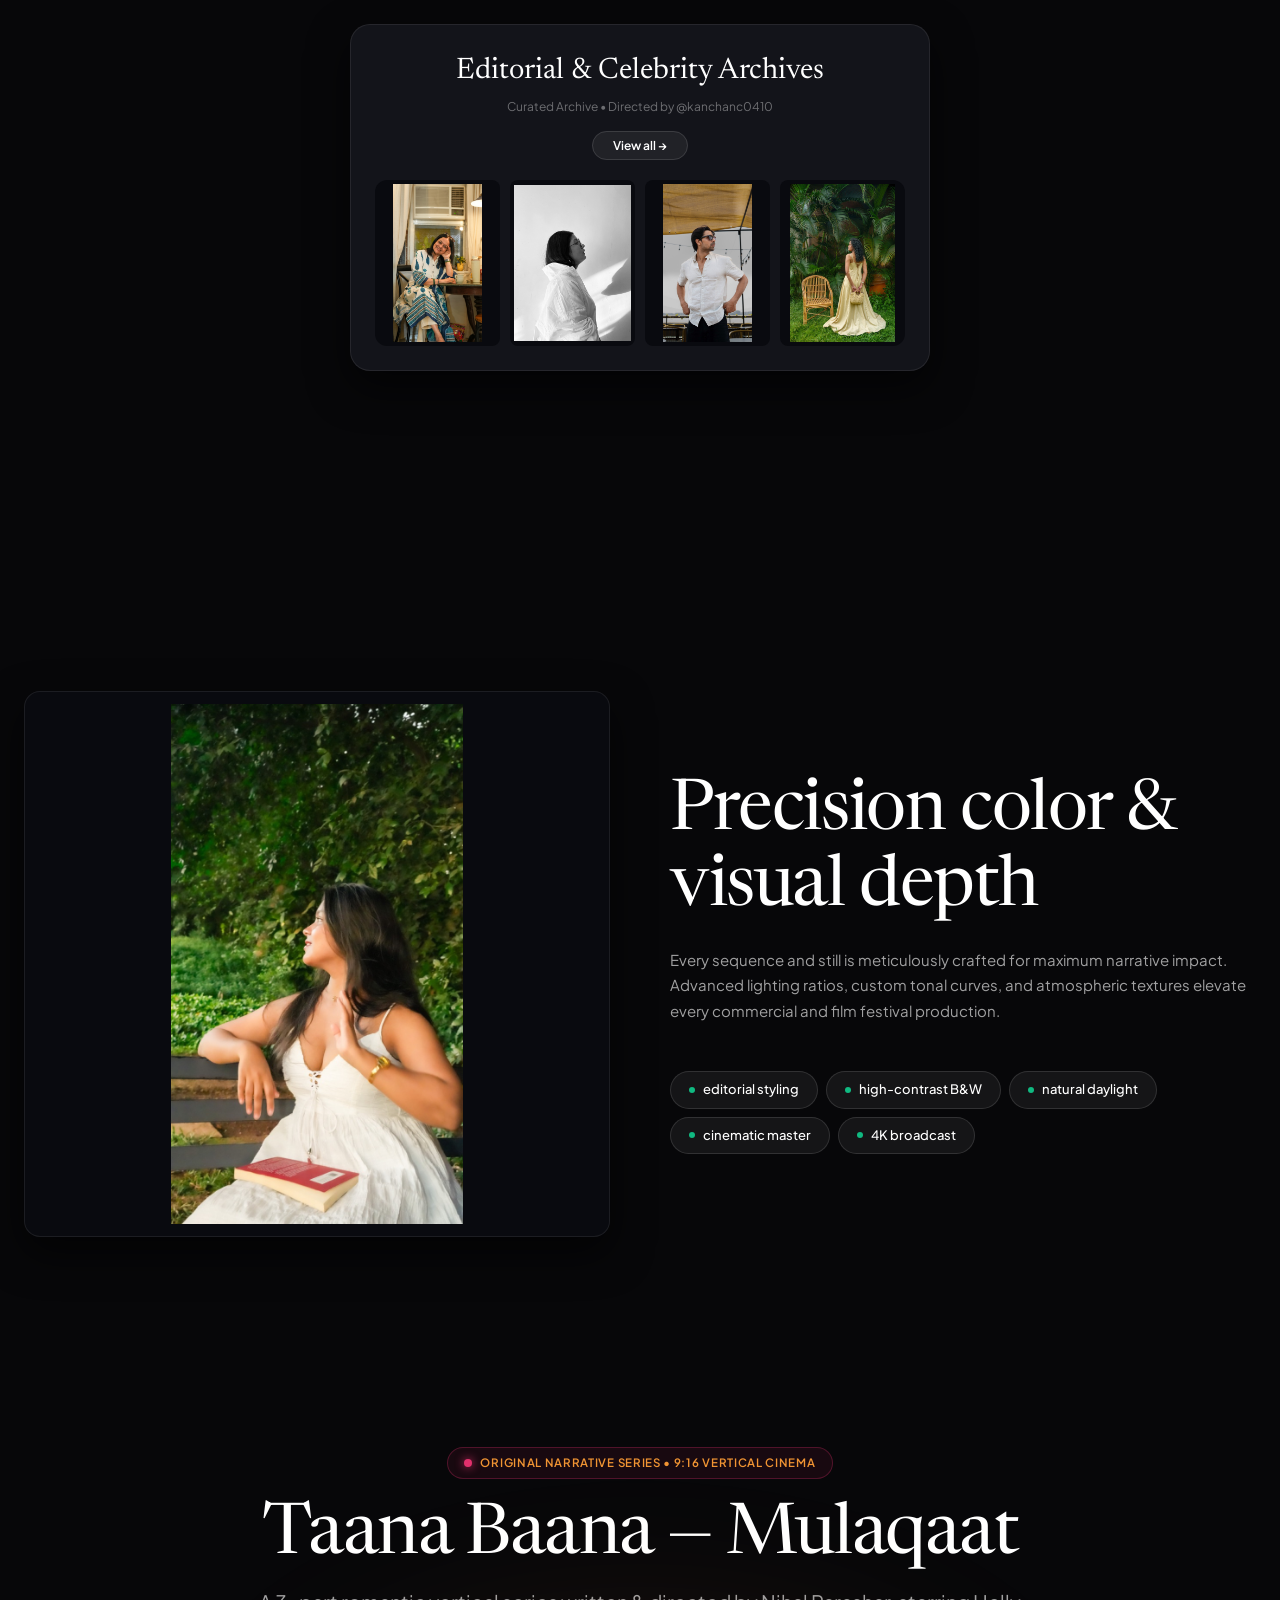
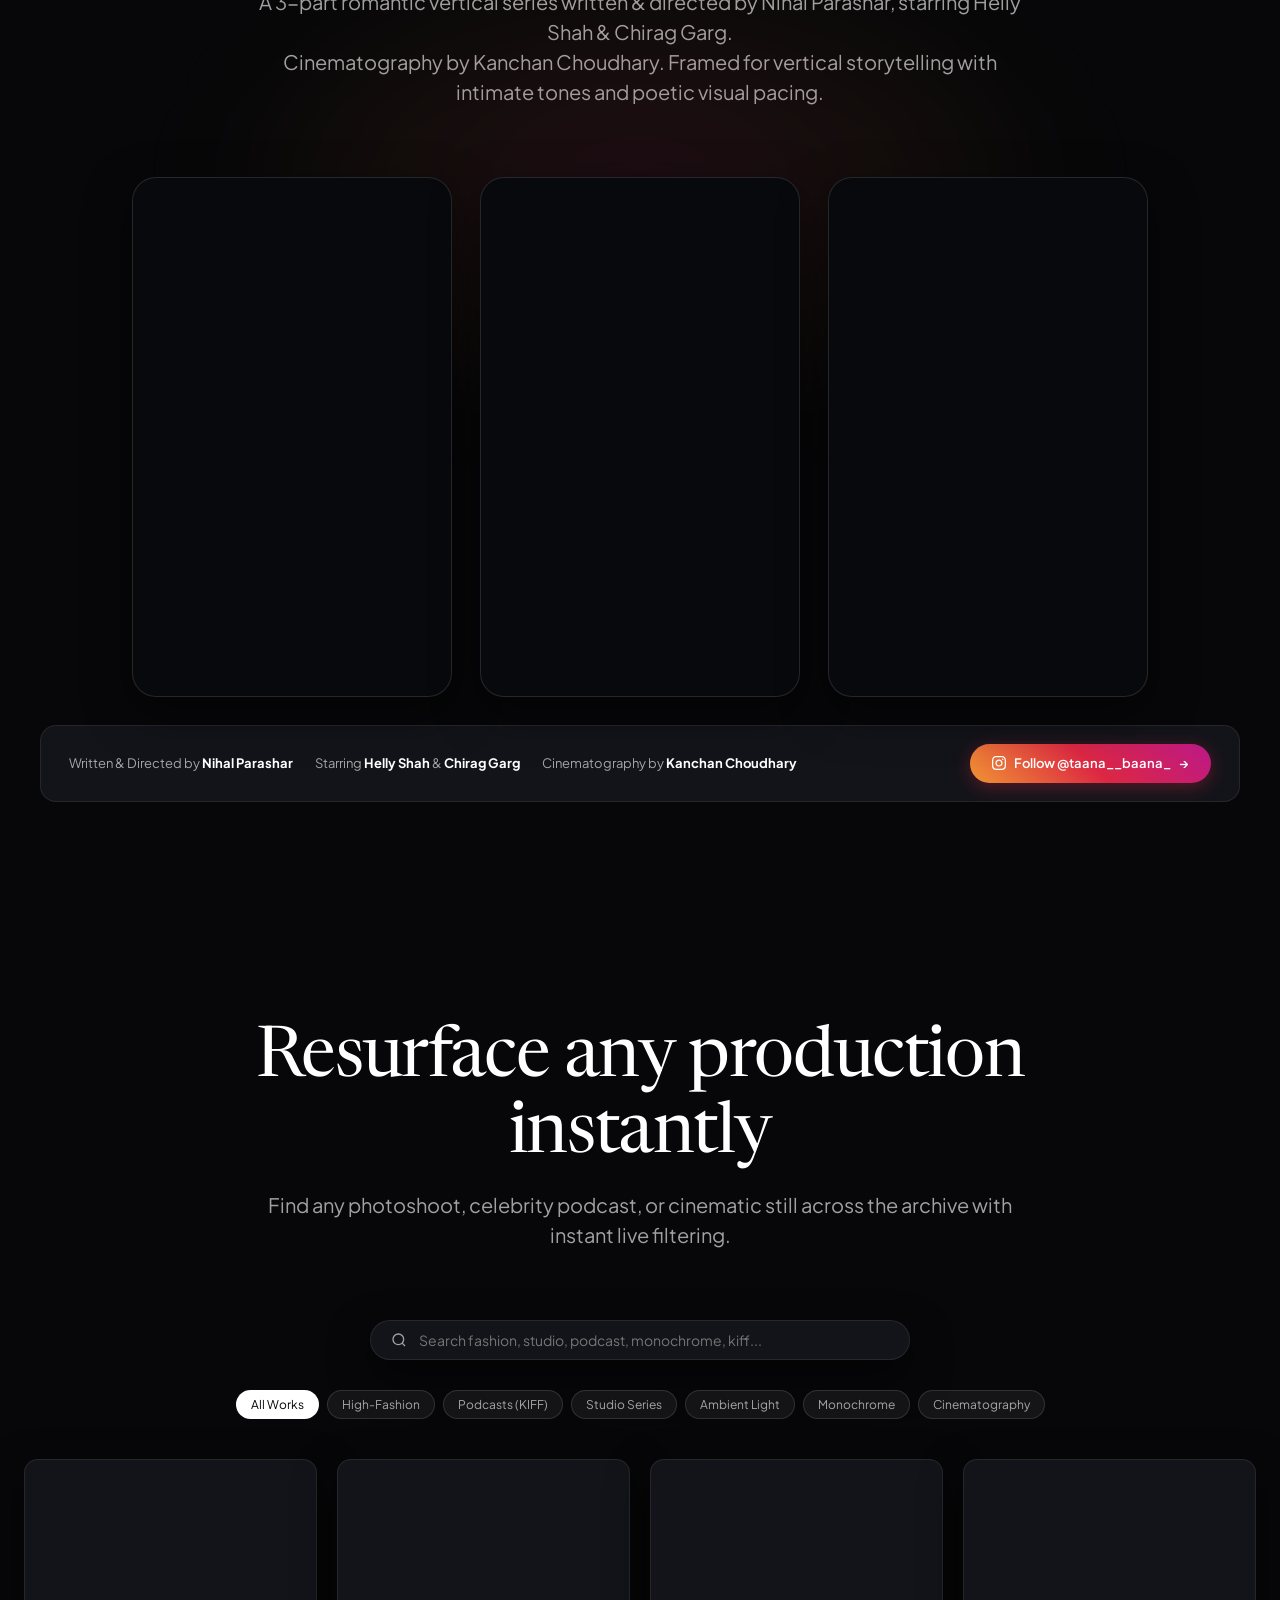
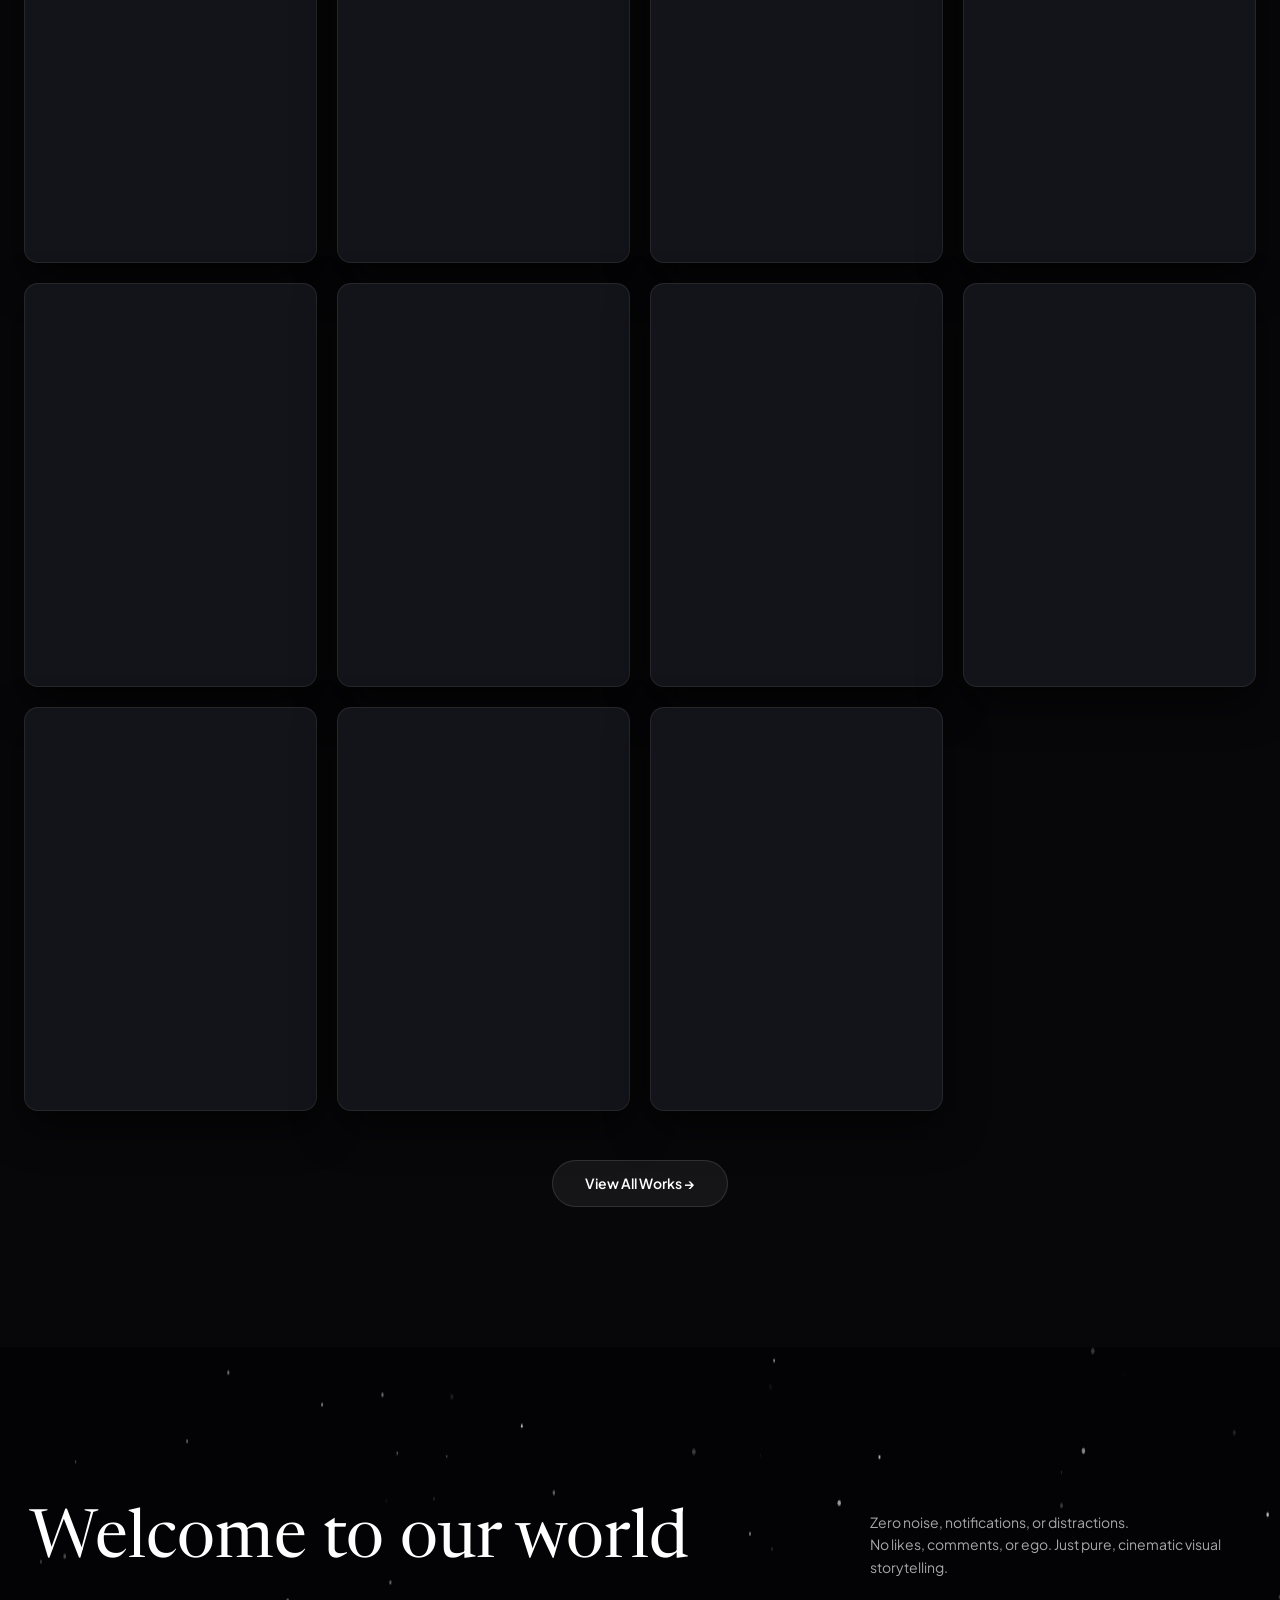
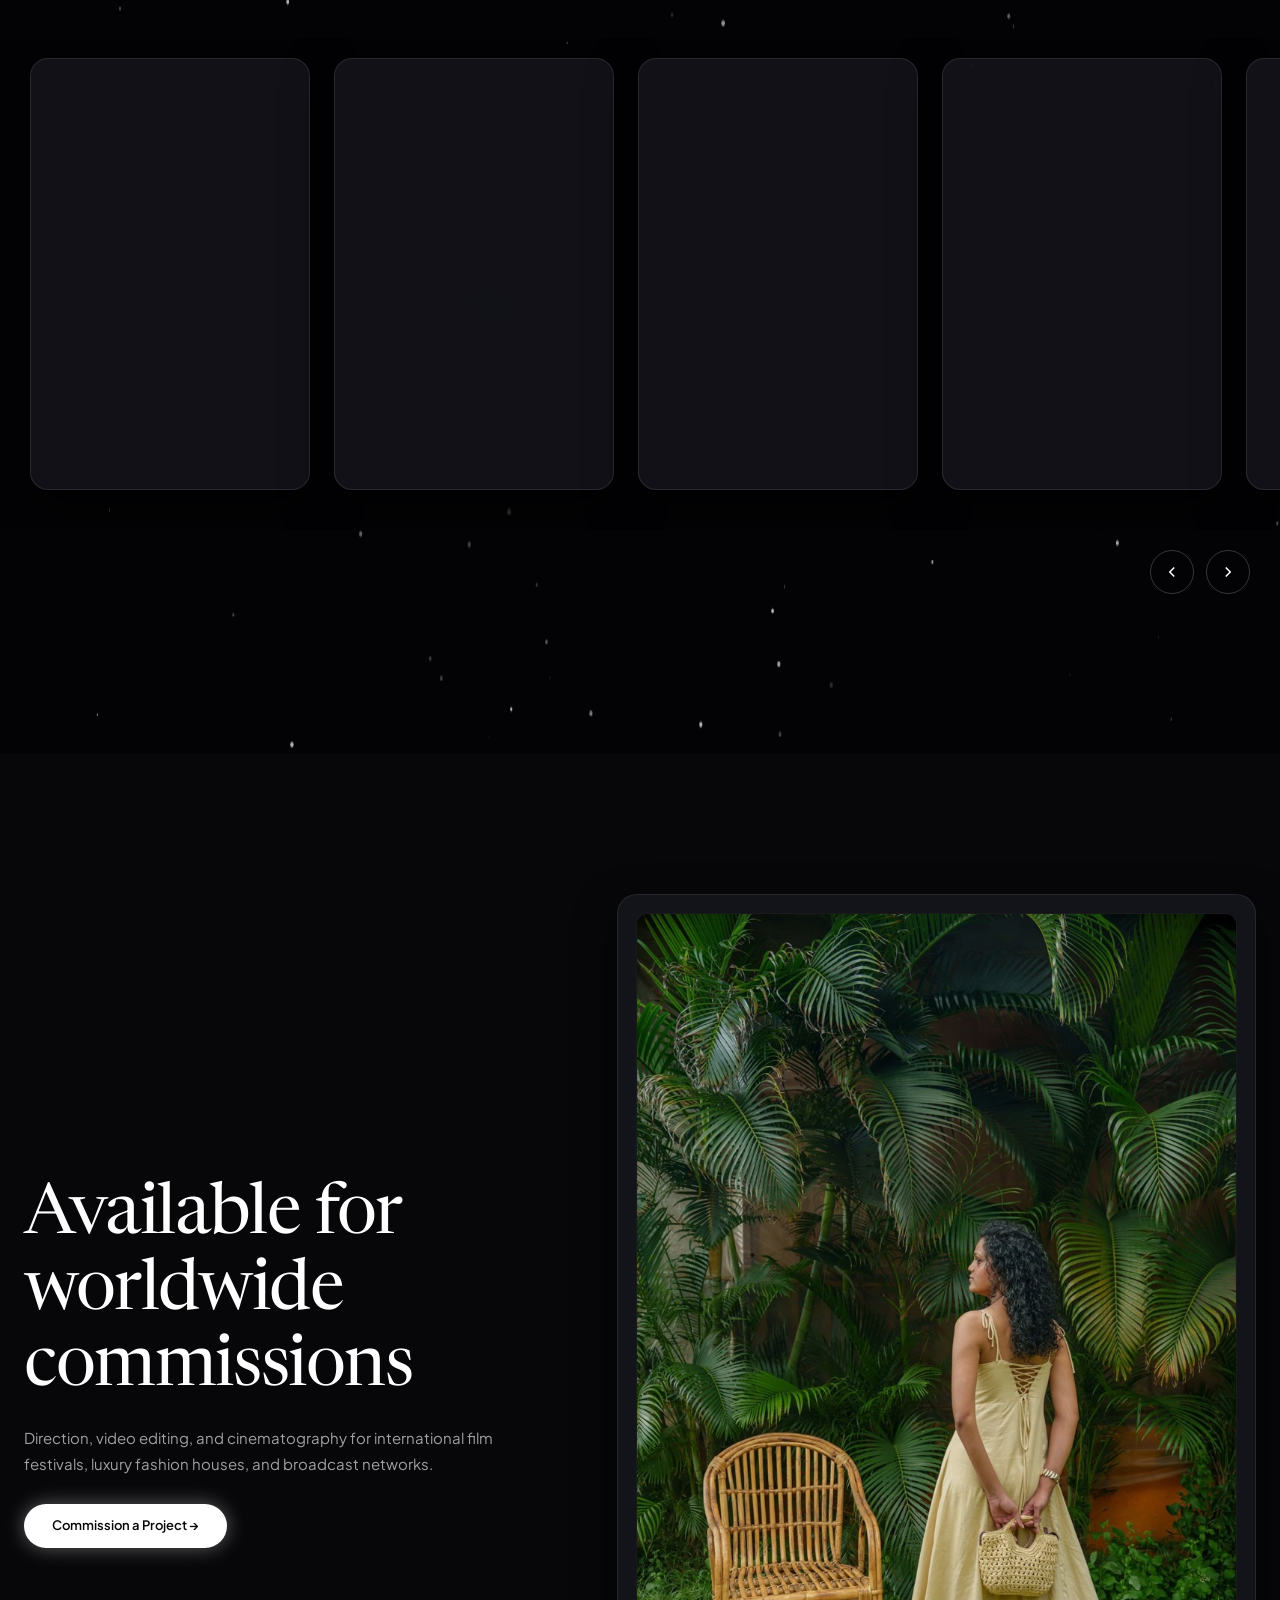
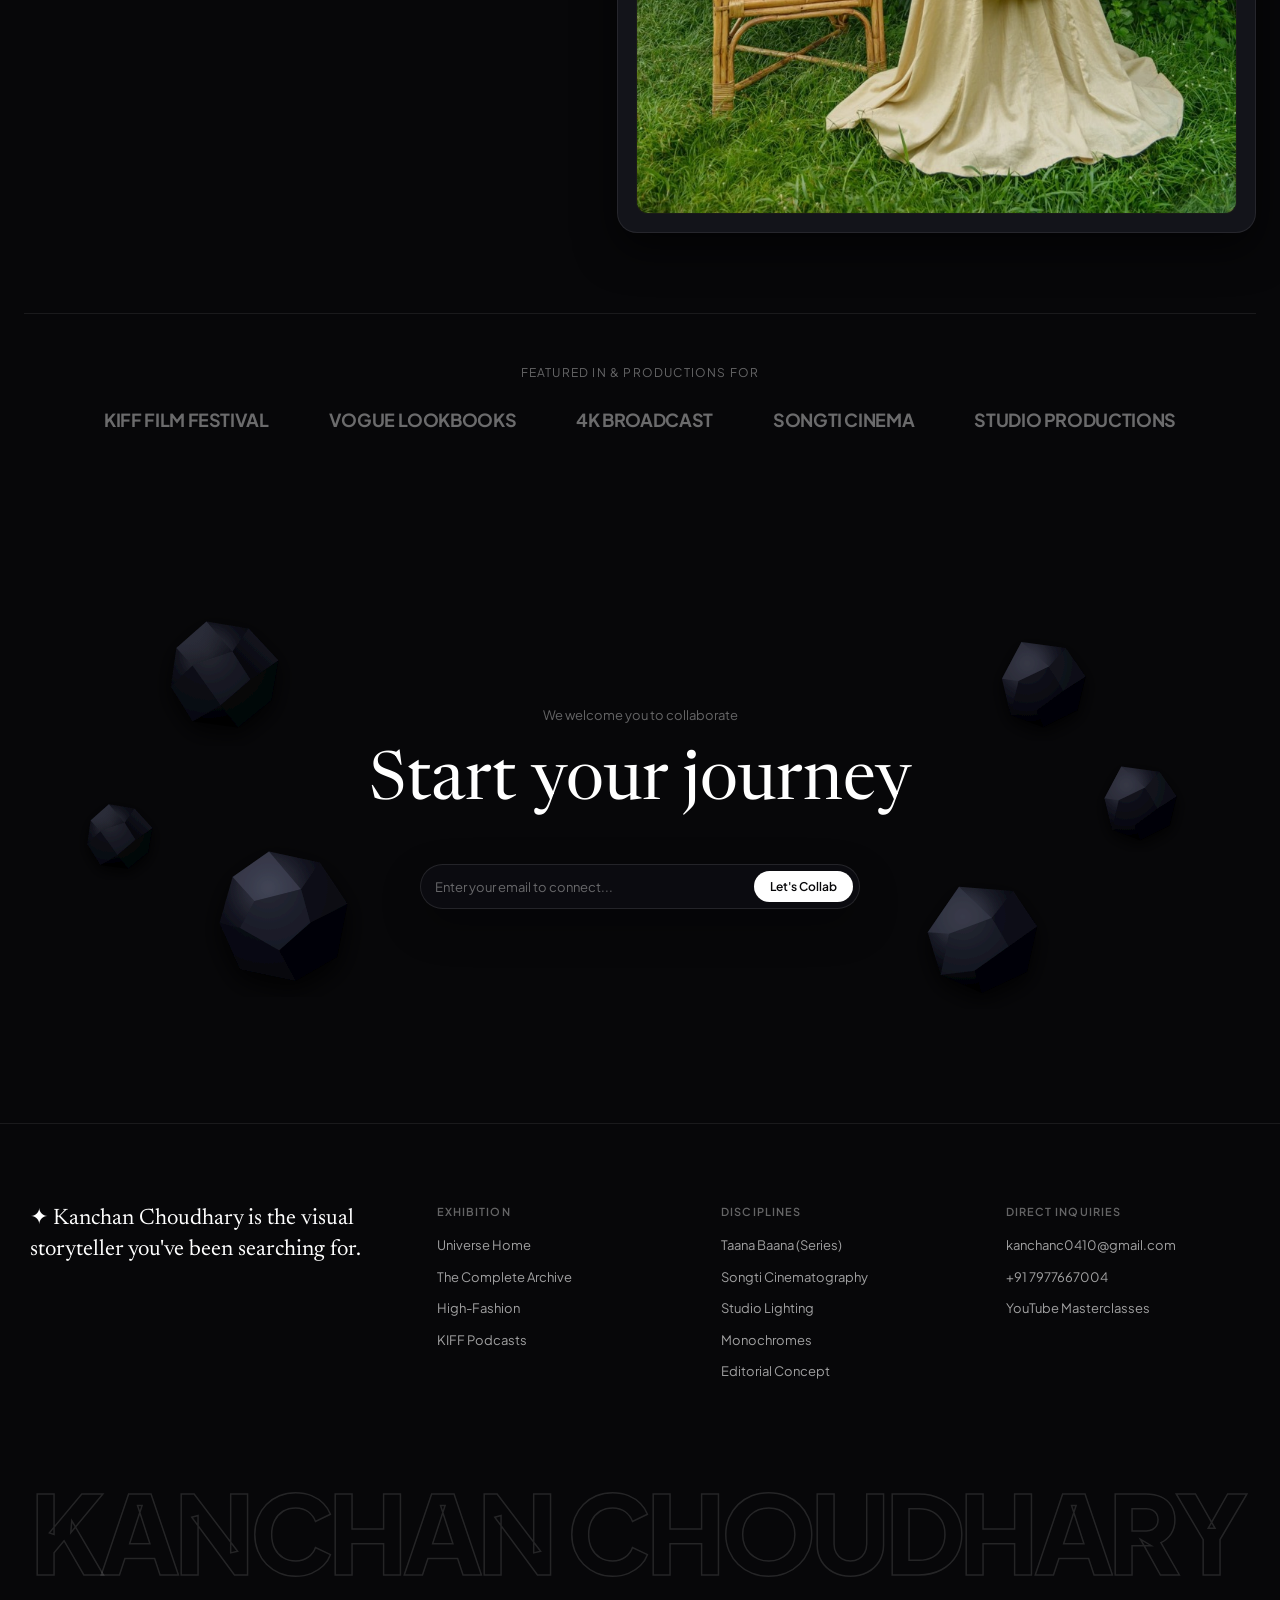
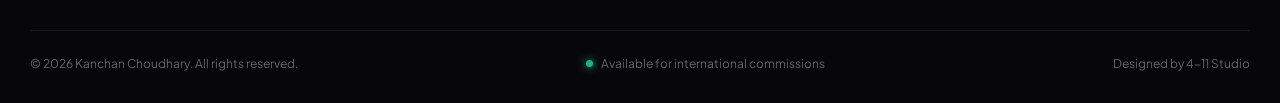
==== commit f01aa81c: "Remove Aren Vale bend ribbon section and restore original black galaxy universe design on homepage" ====
--- a/index.html
+++ b/index.html
@@ -16,66 +16,179 @@
 
   <!-- Cosmos Stylesheet -->
   <link rel="stylesheet" href="css/cosmos.css">
-  <!-- Aren Vale Opening Stylesheet -->
-  <link rel="stylesheet" href="css/arenvale.css">
 </head>
 <body>
 
   <!-- =========================================================================
-       1. AREN VALE BEND LOADER PRELOADER (Exact to arenvale.framer.photos)
-       ========================================================================= -->
-  <div id="arenvale-loader" class="arenvale-loader" aria-label="Developing Archive">
-    <div class="arenvale-loader-frame">
-      <img src="assets/slide_10_1.jpg" alt="Portfolio Preview" id="arenvale-loader-img"/>
-    </div>
-    <div class="arenvale-loader-bar">
-      <span class="loader-bar-title">Kanchan Choudhary</span>
-      <span class="loader-bar-status">Developing Archive...</span>
-      <span class="loader-bar-counter" id="arenvale-counter">000</span>
+       1. CINEMATIC FULLSCREEN SPLIT-CURTAIN PRELOADER (Jason Bergh Director UI)
+       ========================================================================= -->
+  <div id="cosmos-loader" class="cinema-loader" aria-label="Loading Experience">
+    <!-- Starfield & Film Grain Ambient Layer -->
+    <div class="loader-galaxy-stars" aria-hidden="true"></div>
+    <div class="loader-film-grain" aria-hidden="true"></div>
+
+    <!-- Skip Intro Button -->
+    <button type="button" class="loader-skip-btn" id="loader-skip-btn" aria-label="Skip Intro">Skip Intro &rarr;</button>
+
+    <!-- Theatrical Left Curtain (Covers Left Half 50.1vw) -->
+    <div class="loader-curtain curtain-left" id="curtain-left">
+      <!-- Vignettes along curtain edge -->
+      <div class="loader-film-strip strip-left" aria-hidden="true">
+        <div class="film-vignette"><img src="assets/slide_10_1.jpg" alt="" loading="eager"></div>
+        <div class="film-vignette"><img src="assets/mulaqaat_ep1.jpg" alt="" loading="eager"></div>
+        <div class="film-vignette"><img src="assets/slide_7_4.jpg" alt="" loading="eager"></div>
+      </div>
+      <!-- Brand Signature (Left Half) -->
+      <div class="curtain-brand-wrap brand-left-wrap">
+        <span class="curtain-brand-text brand-left-text" id="shutter-logo-left">Kanchan</span>
+      </div>
+    </div>
+
+    <!-- Theatrical Right Curtain (Covers Right Half 50.1vw) -->
+    <div class="loader-curtain curtain-right" id="curtain-right">
+      <!-- Vignettes along curtain edge -->
+      <div class="loader-film-strip strip-right" aria-hidden="true">
+        <div class="film-vignette"><img src="assets/yt_anupam_kher.jpg" alt="" loading="eager"></div>
+        <div class="film-vignette"><img src="assets/slide_1_1.jpg" alt="" loading="eager"></div>
+        <div class="film-vignette"><img src="assets/yt_saurabh_shukla.jpg" alt="" loading="eager"></div>
+      </div>
+      <!-- Brand Signature (Right Half) -->
+      <div class="curtain-brand-wrap brand-right-wrap">
+        <span class="curtain-brand-text brand-right-text" id="shutter-logo-right">Choudhary</span>
+      </div>
+    </div>
+
+    <!-- Center Stage (Manifesto & Numeric Counter) -->
+    <div class="loader-center-stage">
+      <!-- Phase 1: Director Manifesto -->
+      <div class="loader-phrase" id="loader-phrase">
+        <span class="phrase-top">Intimate, Raw</span>
+        <span class="phrase-bottom">Human Storytelling</span>
+      </div>
+
+      <!-- Phase 2: Numeric Counter -->
+      <div class="loader-counter-container" id="loader-counter-box">
+        <div class="loader-numeric-counter" id="loader-counter">00</div>
+        <div class="loader-progress-track">
+          <div class="loader-progress-bar" id="loader-progress-bar"></div>
+        </div>
+      </div>
+    </div>
+
+    <!-- Bottom Meta Label -->
+    <div class="loader-footer-meta">
+      <span>KANCHAN CHOUDHARY® &bull; PORTFOLIO</span>
+      <span>4K CINEMA &bull; HAUTE COUTURE</span>
     </div>
   </div>
 
-  <!-- =========================================================================
-       AREN VALE FIXED TOP EDITORIAL NAVIGATION
-       ========================================================================= -->
-  <header class="arenvale-header" role="banner">
-    <div class="header-left">
-      <a href="index.html" class="header-brand">Kanchan Choudhary</a>
-      <span class="header-role">Costume Director &amp; Stylist</span>
-    </div>
-    <div class="header-center">
-      Open for select cinema &amp; editorial commissions, 2026
-    </div>
-    <nav class="header-right" aria-label="Main navigation">
-      <a href="work.html" class="header-nav-link active">Works</a>
-      <a href="#order" class="header-nav-link">Archive</a>
-      <a href="#world" class="header-nav-link">About</a>
-      <a href="mailto:choudharykanchan12@gmail.com" class="header-nav-link">Contact</a>
+
+  <!-- =========================================================================
+       FLOATING TOP NAVIGATION PILL
+       ========================================================================= -->
+  <div class="cosmos-nav-wrapper">
+    <nav class="cosmos-nav">
+      <a href="index.html" class="nav-brand">KANCHAN<span style="font-size:0.7em; vertical-align:super;">®</span></a>
+      <div class="nav-links">
+        <a href="index.html" class="nav-link active">Home</a>
+        <a href="work.html" class="nav-link">Works</a>
+      </div>
+      <a href="mailto:kanchanc0410@gmail.com" class="nav-cta-btn">Get in touch</a>
     </nav>
-  </header>
-
-  <!-- =========================================================================
-       2. HERO SECTION: 3D BEND CAROUSEL RIBBON (Exact to arenvale.framer.photos)
-       ========================================================================= -->
-  <section class="hero-arenvale" id="hero">
-    <canvas id="bend-carousel-canvas"></canvas>
-
-    <!-- Aren Vale Editorial Footer Overlay -->
-    <div class="arenvale-footer-overlay">
-      <div class="arenvale-bio-box">
-        <p class="arenvale-bio-statement">
-          Kanchan Choudhary is an auteur costume director and visual stylist in Mumbai, designing narrative worlds for cinema, masterclasses, and haute couture.
-        </p>
-        <p class="arenvale-bio-sub">
-          Scroll or drag to browse, click a frame to open it.
-        </p>
-      </div>
-      <div class="arenvale-footer-controls">
-        <button type="button" class="theme-toggle-pill" id="arenvale-theme-toggle">☾ DARK</button>
-        <a href="#order" class="scroll-down-hint">Scroll to explore &darr;</a>
+  </div>
+
+
+  <!-- =========================================================================
+       BOTTOM FLOATING CONTROLS: Dark | Light Switch & Scroll Indicator
+       ========================================================================= -->
+  <div class="bottom-controls-left">
+    <div class="theme-pill-switch">
+      <button type="button" class="theme-btn active" id="theme-btn-dark" aria-label="Dark Mode">
+        <svg viewBox="0 0 24 24" fill="currentColor"><path d="M21.64 13a1 1 0 0 0-1.05-.14 8.05 8.05 0 0 1-3.37.73A8.15 8.15 0 0 1 9.08 5.49a8.59 8.59 0 0 1 .25-2A1 1 0 0 0 8 2.36a10.14 10.14 0 1 0 14 11.69 1 1 0 0 0-.36-1.05z"/></svg>
+        Dark
+      </button>
+      <button type="button" class="theme-btn" id="theme-btn-light" aria-label="Light Mode">
+        <svg viewBox="0 0 24 24" fill="none" stroke="currentColor" stroke-width="2"><circle cx="12" cy="12" r="5"/><path d="M12 1v2M12 21v2M4.22 4.22l1.42 1.42M18.36 18.36l1.42 1.42M1 12h2M21 12h2M4.22 19.78l1.42-1.42M18.36 5.64l1.42-1.42"/></svg>
+        Light
+      </button>
+    </div>
+  </div>
+
+  <div class="bottom-controls-right">
+    <div class="scroll-hint">
+      <span>Scroll to explore</span>
+      <svg width="12" height="12" viewBox="0 0 24 24" fill="none" stroke="currentColor" stroke-width="2"><path d="M6 9l6 6 6-6"/></svg>
+    </div>
+  </div>
+
+
+  <!-- =========================================================================
+       HERO SECTION (Cosmic Constellation Vortex 00:01 - 00:07)
+       ========================================================================= -->
+  <section class="hero-cosmos" id="hero">
+    <canvas id="cosmos-starfield"></canvas>
+
+    <!-- 3D Orbit Layer with Floating Kanchan Moodboard Cards -->
+    <div class="hero-vortex-orbit">
+      <div class="orbit-layer">
+
+        <!-- Card 1: High-Fashion Portrait -->
+        <div class="orbit-card card-orbit-1" data-lightbox="true" data-src="assets/slide_10_1.jpg" data-title="High-Fashion Editorial Portrait">
+          <img src="assets/slide_10_1.jpg" alt="High-Fashion Editorial Portrait" loading="eager"/>
+          <span class="orbit-badge">Editorial</span>
+        </div>
+
+        <!-- Card 2: Studio Lighting Series -->
+        <div class="orbit-card card-orbit-2" data-lightbox="true" data-src="assets/slide_5_1.jpg" data-title="Sculptural Rim Lighting">
+          <img src="assets/slide_5_1.jpg" alt="Sculptural Rim Lighting" loading="eager"/>
+          <span class="orbit-badge">Studio</span>
+        </div>
+
+        <!-- Card 3: KIFF 4K Celebrity Masterclass (Anupam Kher) -->
+        <div class="orbit-card card-orbit-3" data-lightbox="true" data-video-id="Sh0jTGE660o" data-title="Anupam Kher Unfiltered — KIFF Masterclass">
+          <img src="assets/yt_anupam_kher.jpg" alt="Anupam Kher KIFF Masterclass" loading="eager"/>
+          <span class="orbit-badge" style="background:#e50914; color:#fff;">▶ 4K Video</span>
+        </div>
+
+        <!-- Card 4: Songti Cinematography Still -->
+        <div class="orbit-card card-orbit-4" data-lightbox="true" data-src="assets/slide_7_1.jpg" data-title="Songti Film Production Still">
+          <img src="assets/slide_7_1.jpg" alt="Songti Film Production Still" loading="eager"/>
+          <span class="orbit-badge">Cinema</span>
+        </div>
+
+        <!-- Card 5: Monochrome & Tone -->
+        <div class="orbit-card card-orbit-5" data-lightbox="true" data-src="assets/slide_13_1.jpg" data-title="Deep Monochrome Contrast">
+          <img src="assets/slide_13_1.jpg" alt="Deep Monochrome Contrast" loading="eager"/>
+          <span class="orbit-badge">Mono</span>
+        </div>
+
+        <!-- Card 6: Mood & Styling Series -->
+        <div class="orbit-card card-orbit-6" data-lightbox="true" data-src="assets/slide_6_1.jpg" data-title="Natural Daylight Mood">
+          <img src="assets/slide_6_1.jpg" alt="Natural Daylight Mood" loading="eager"/>
+          <span class="orbit-badge">Mood</span>
+        </div>
+
+        <!-- Card 7: Ambient Light Series -->
+        <div class="orbit-card card-orbit-7" data-lightbox="true" data-src="assets/slide_8_1.jpg" data-title="Organic Daylight Reflections">
+          <img src="assets/slide_8_1.jpg" alt="Organic Daylight Reflections" loading="eager"/>
+          <span class="orbit-badge">Ambient</span>
+        </div>
+
+      </div>
+    </div>
+
+    <!-- Center Hero Typography -->
+    <div class="hero-content">
+      <h1 class="hero-title">
+        KANCHAN CHOUDHARY<span class="trademark">®</span>
+      </h1>
+      <div class="hero-subtitle-container">
+        <span class="hero-static-sub">A visual universe for</span>
+        <span id="hero-cycle" class="hero-cycling-word">directors</span>
       </div>
     </div>
   </section>
+
 
   <!-- =========================================================================
        STICKY FLOATING INPUT PILL (Transform from 00:08 - 00:11)
@@ -927,9 +1040,6 @@
     </div>
   </div>
 
-  <!-- Vendor Three.js & Aren Vale Scripts -->
-  <script src="js/vendor/three.min.js"></script>
-  <script src="js/arenvale.js"></script>
   <!-- Cosmos Scripts -->
   <script src="js/cosmos.js"></script>
 </body>
